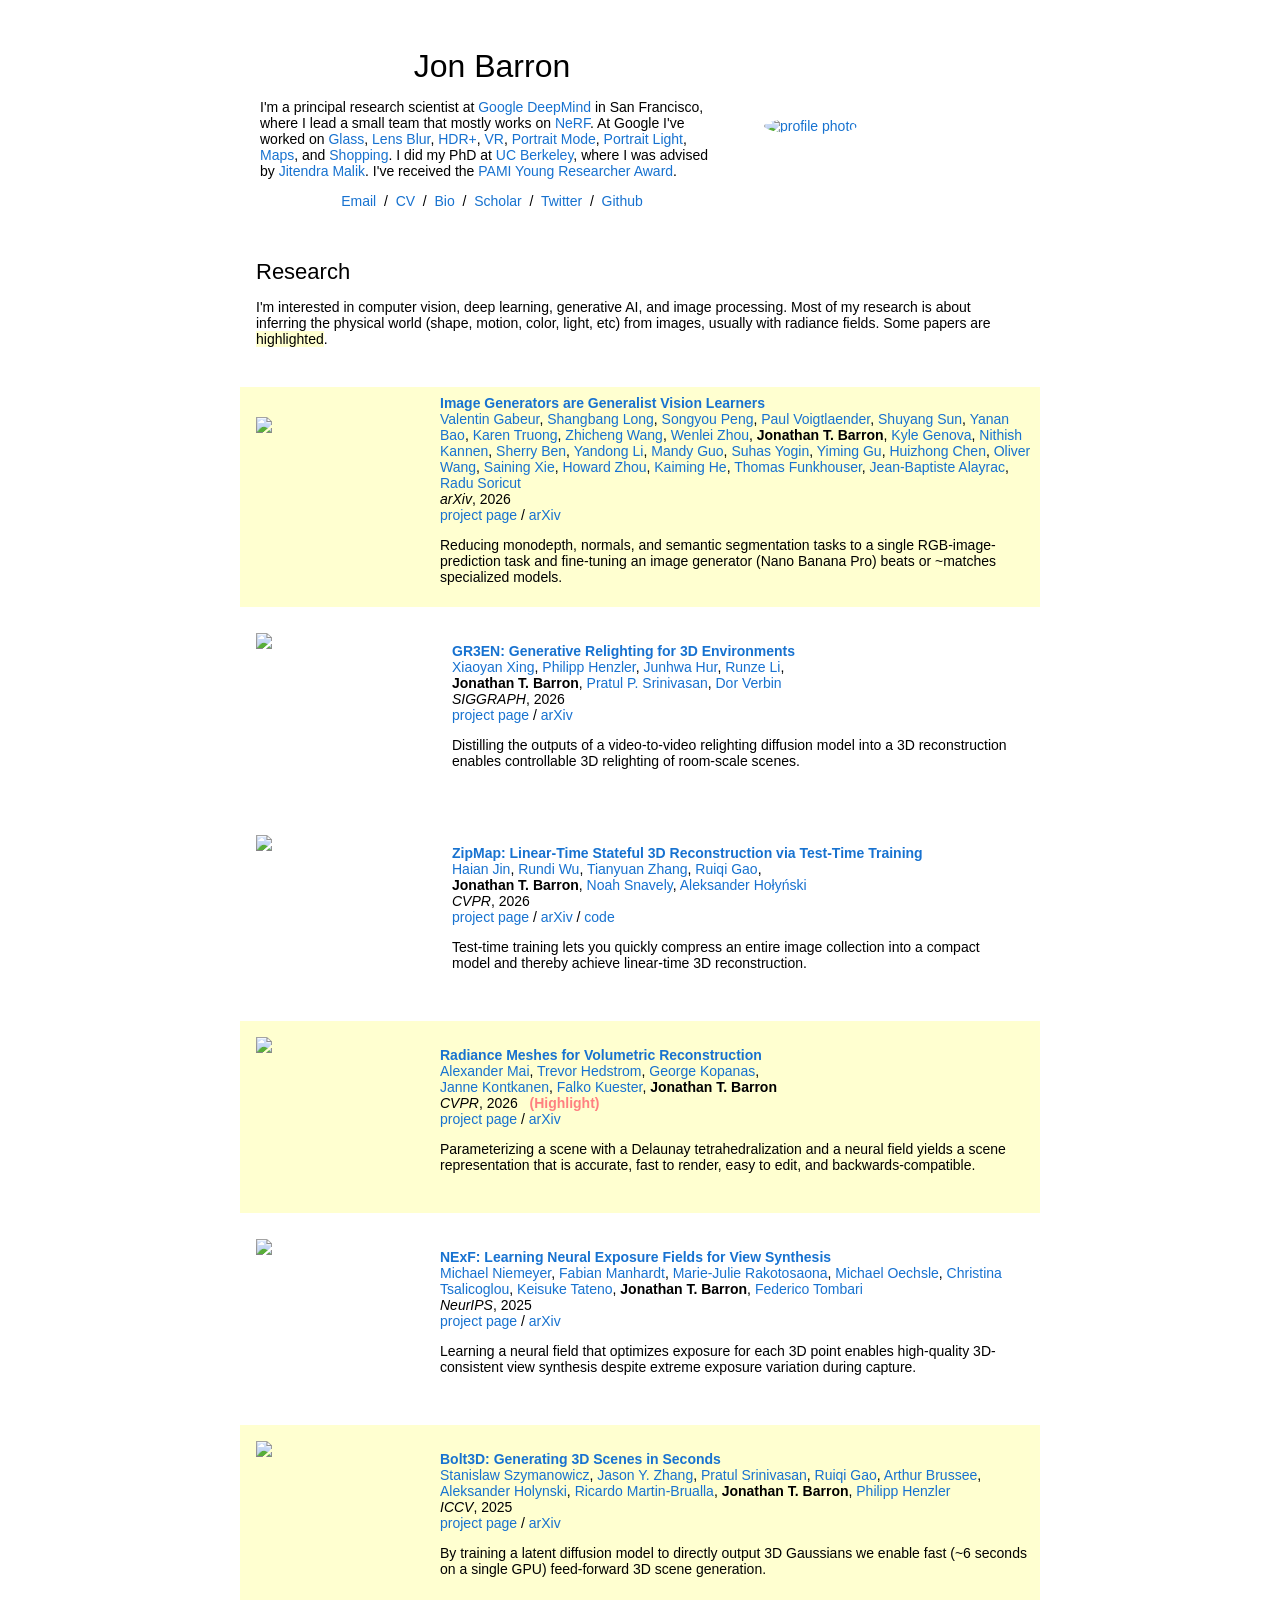
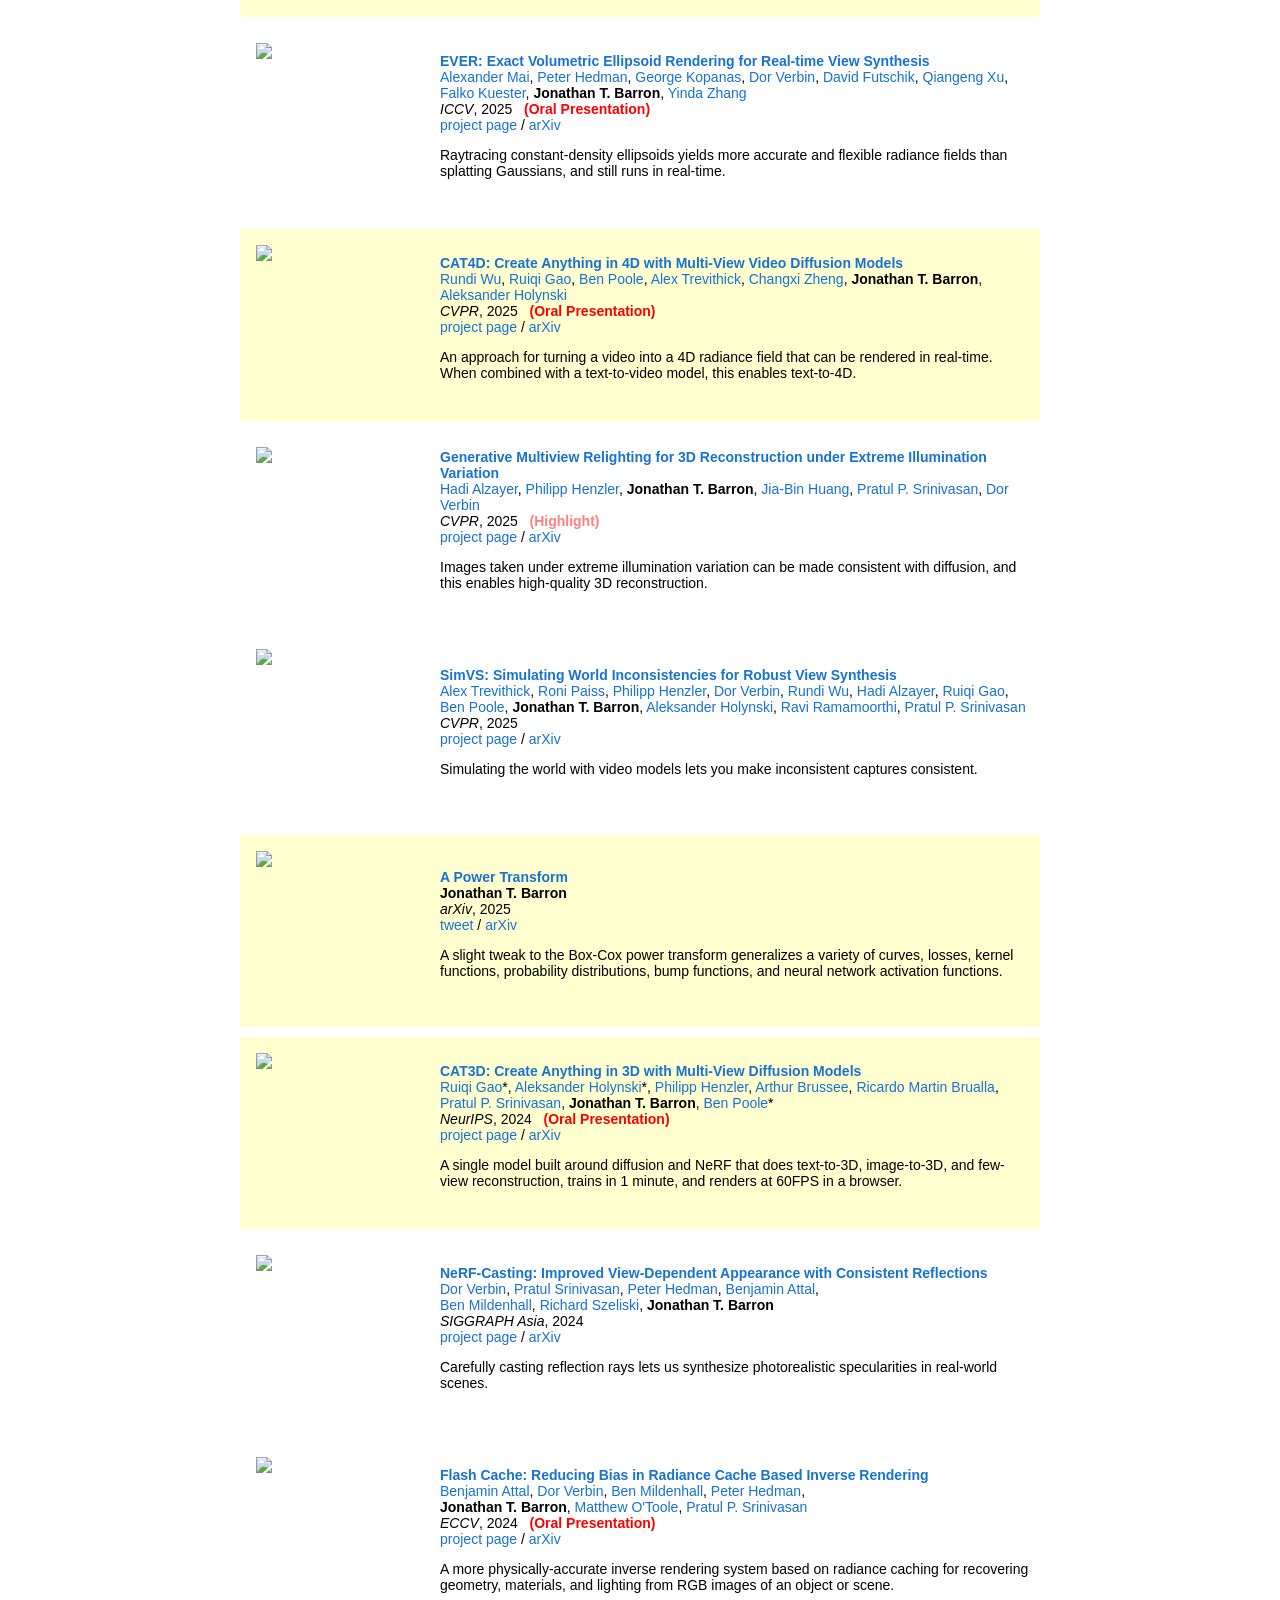
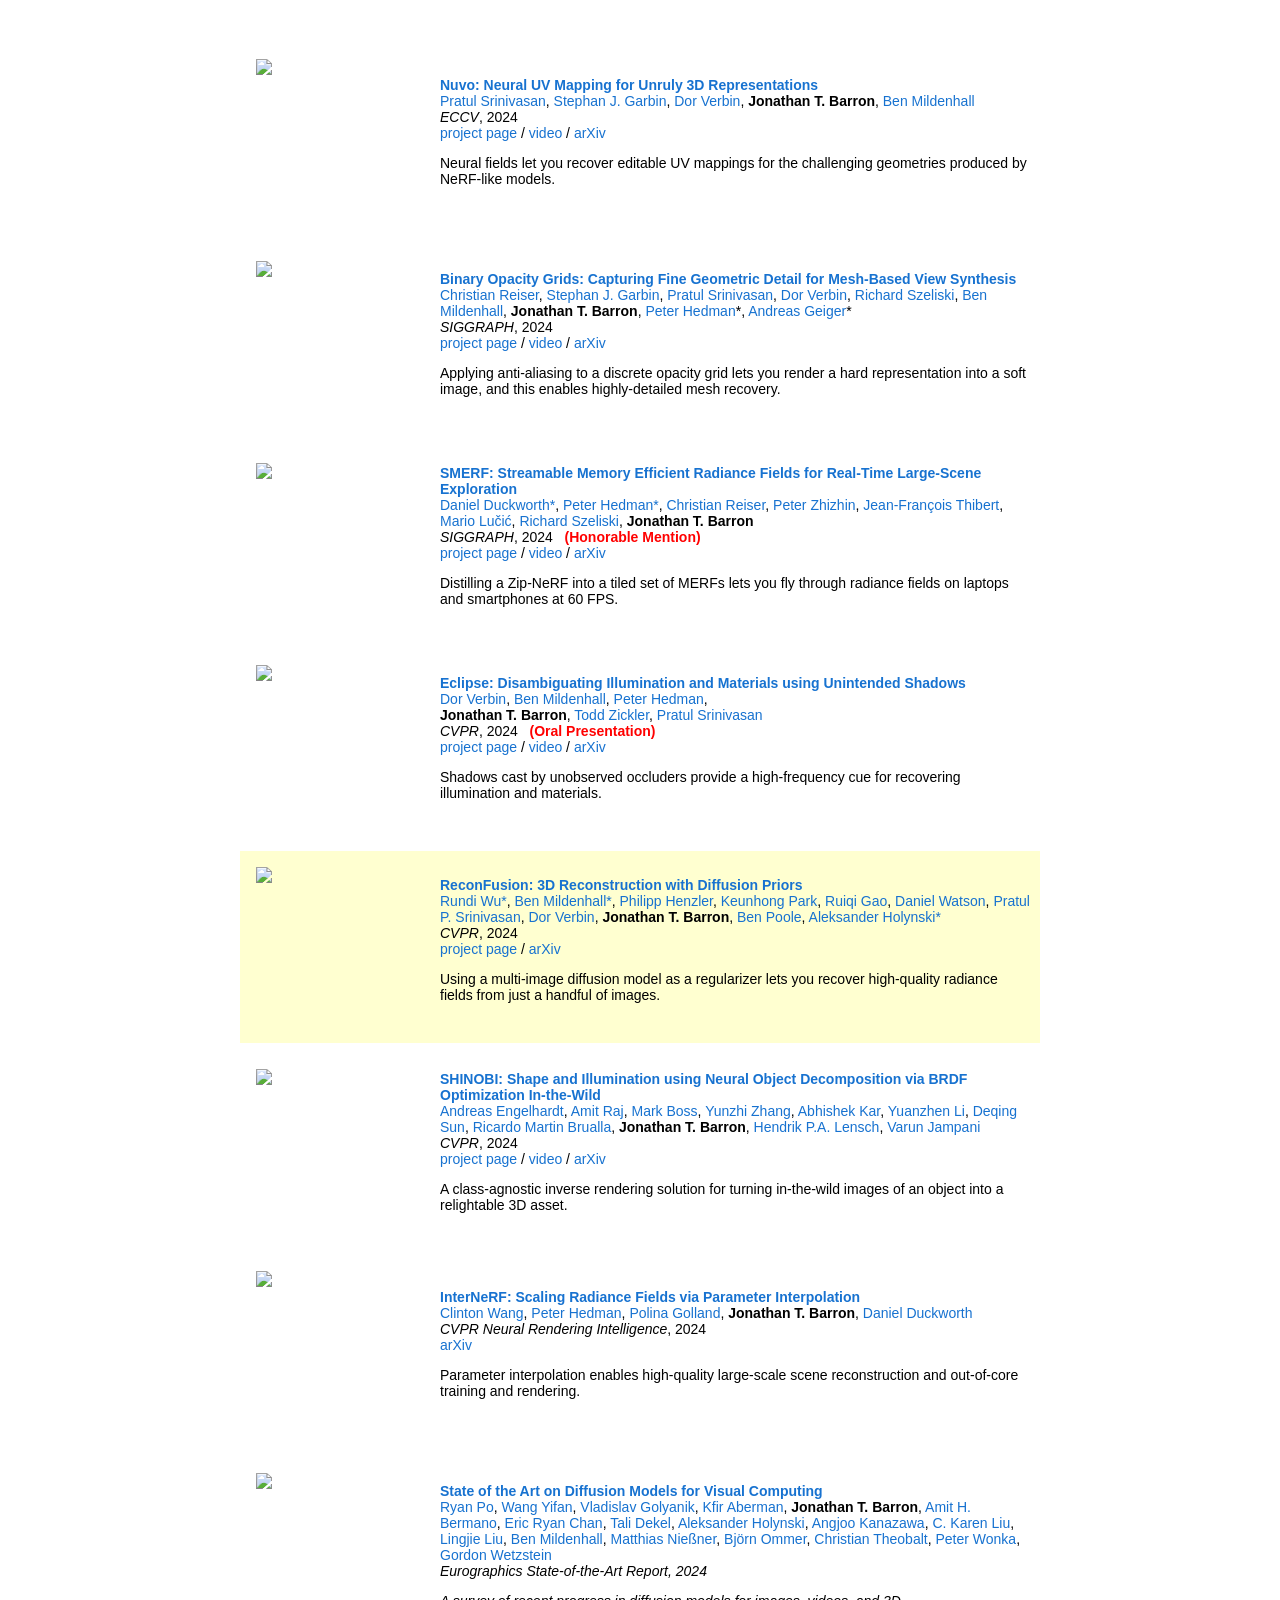
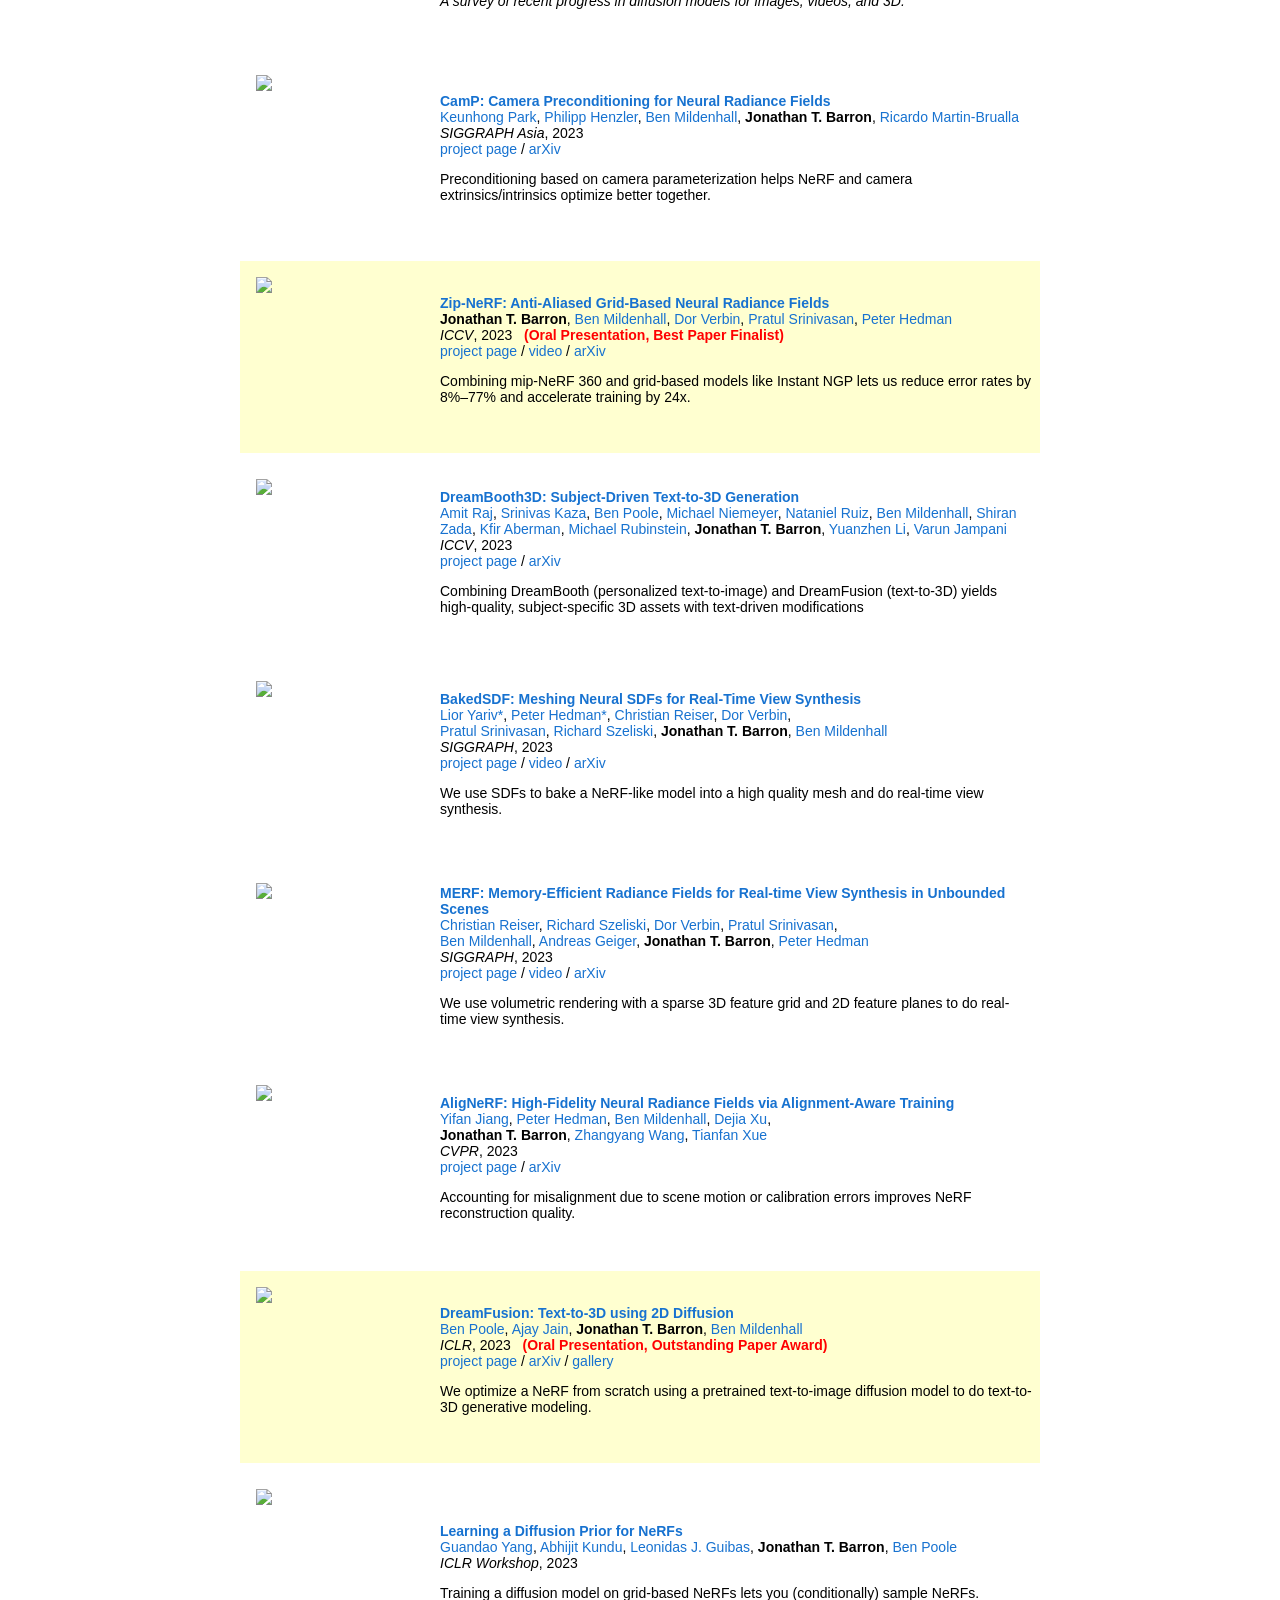
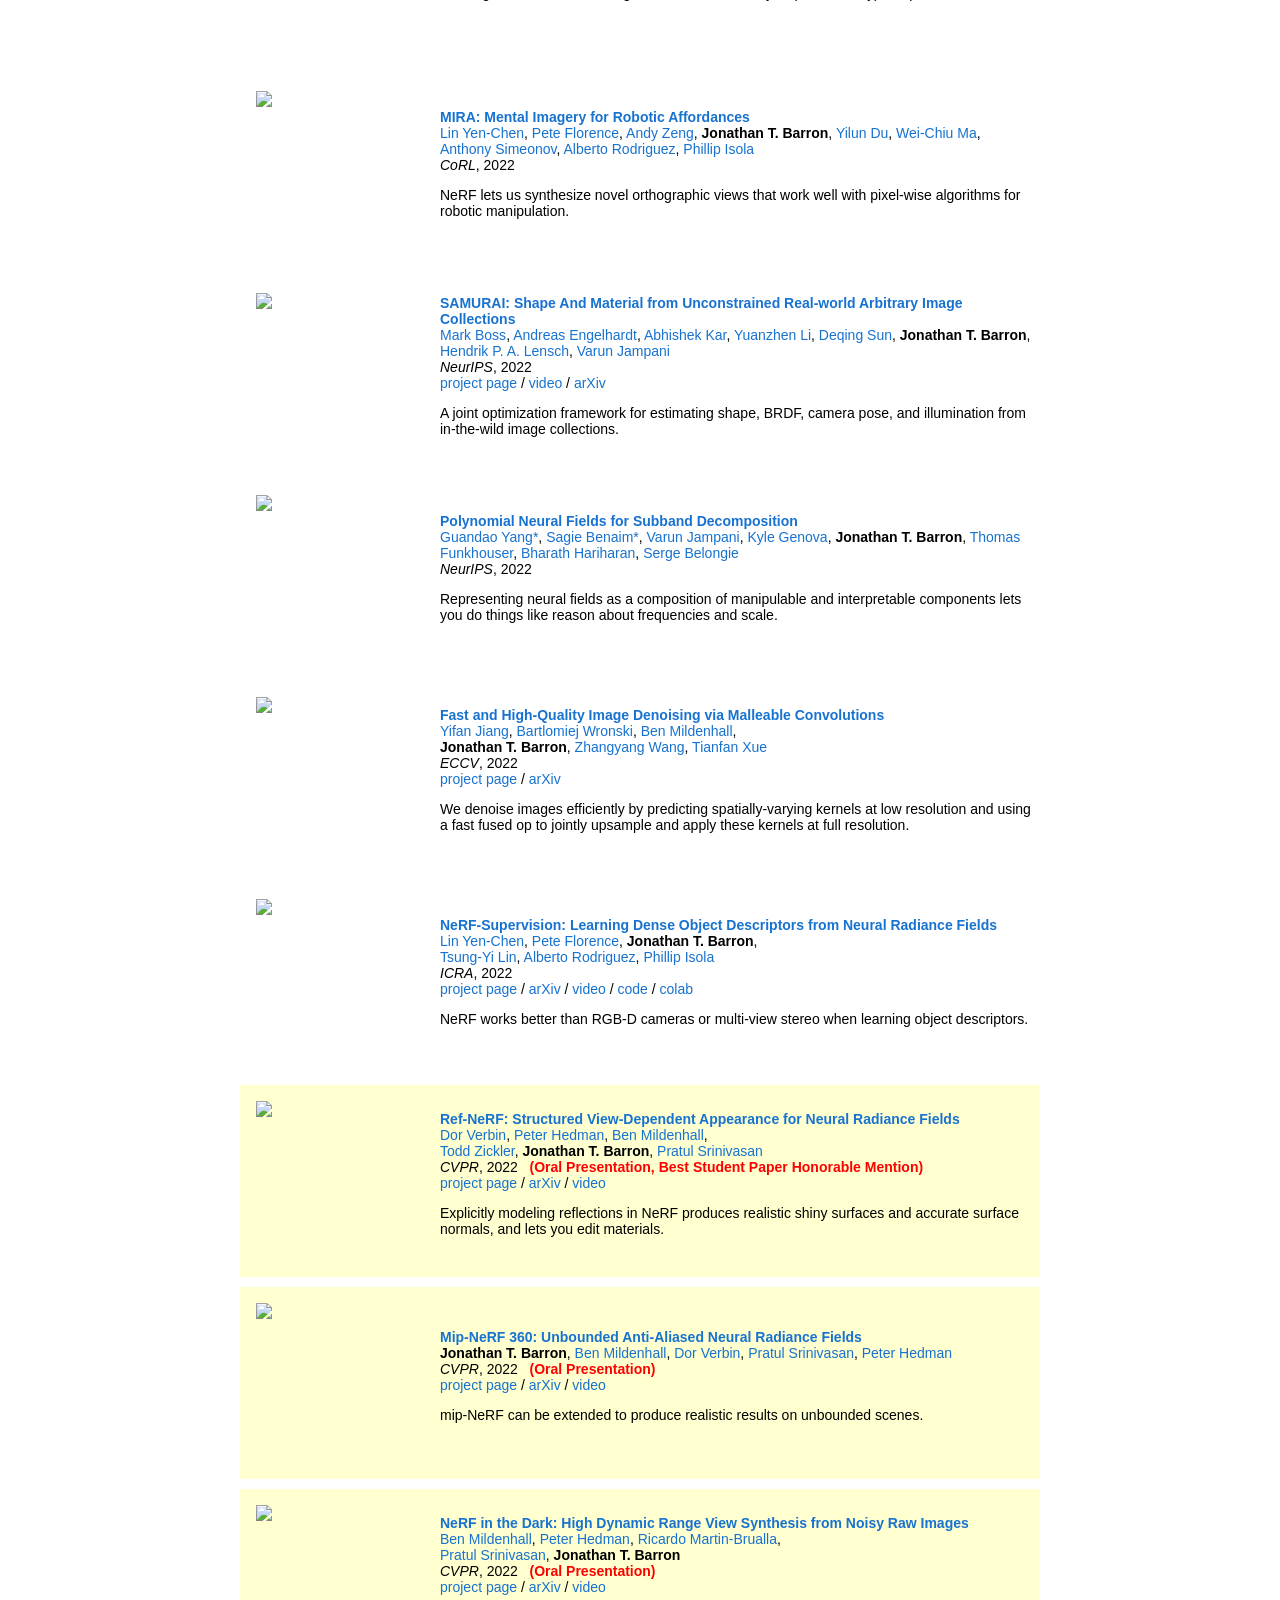
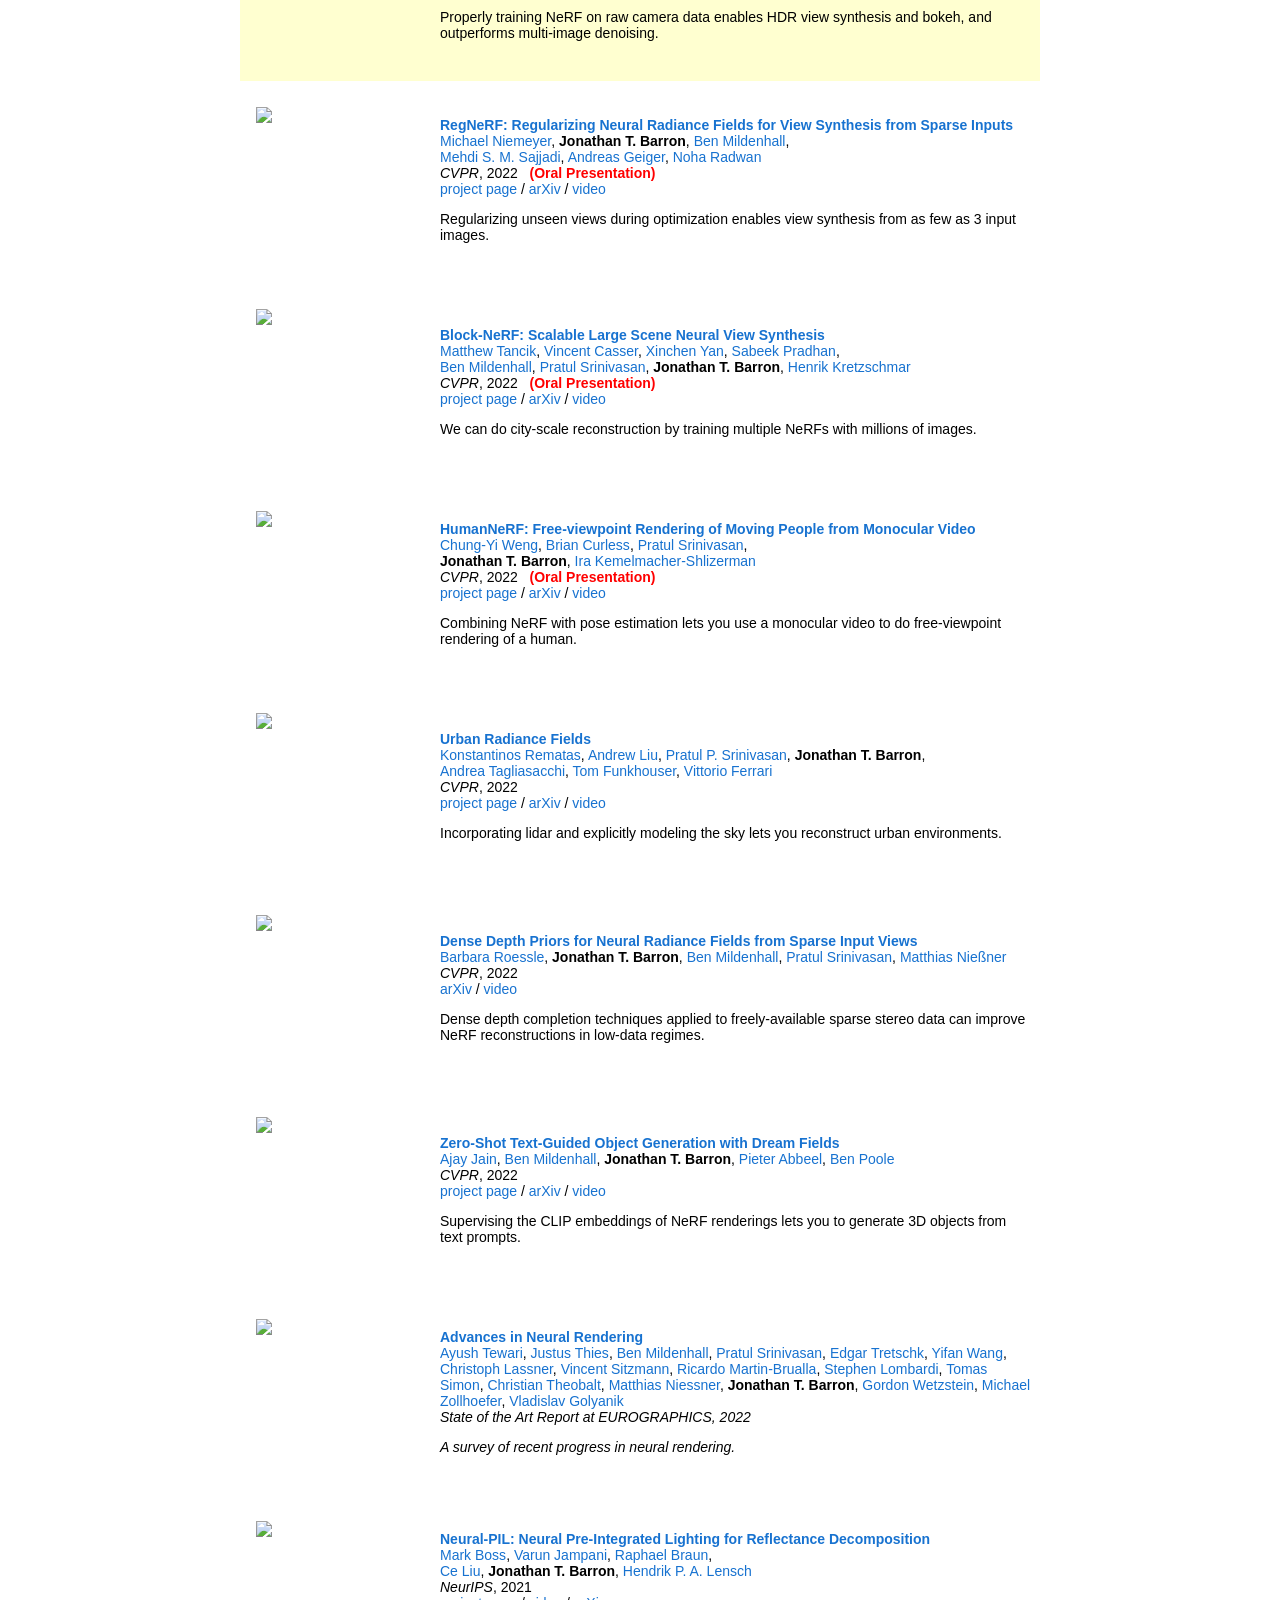
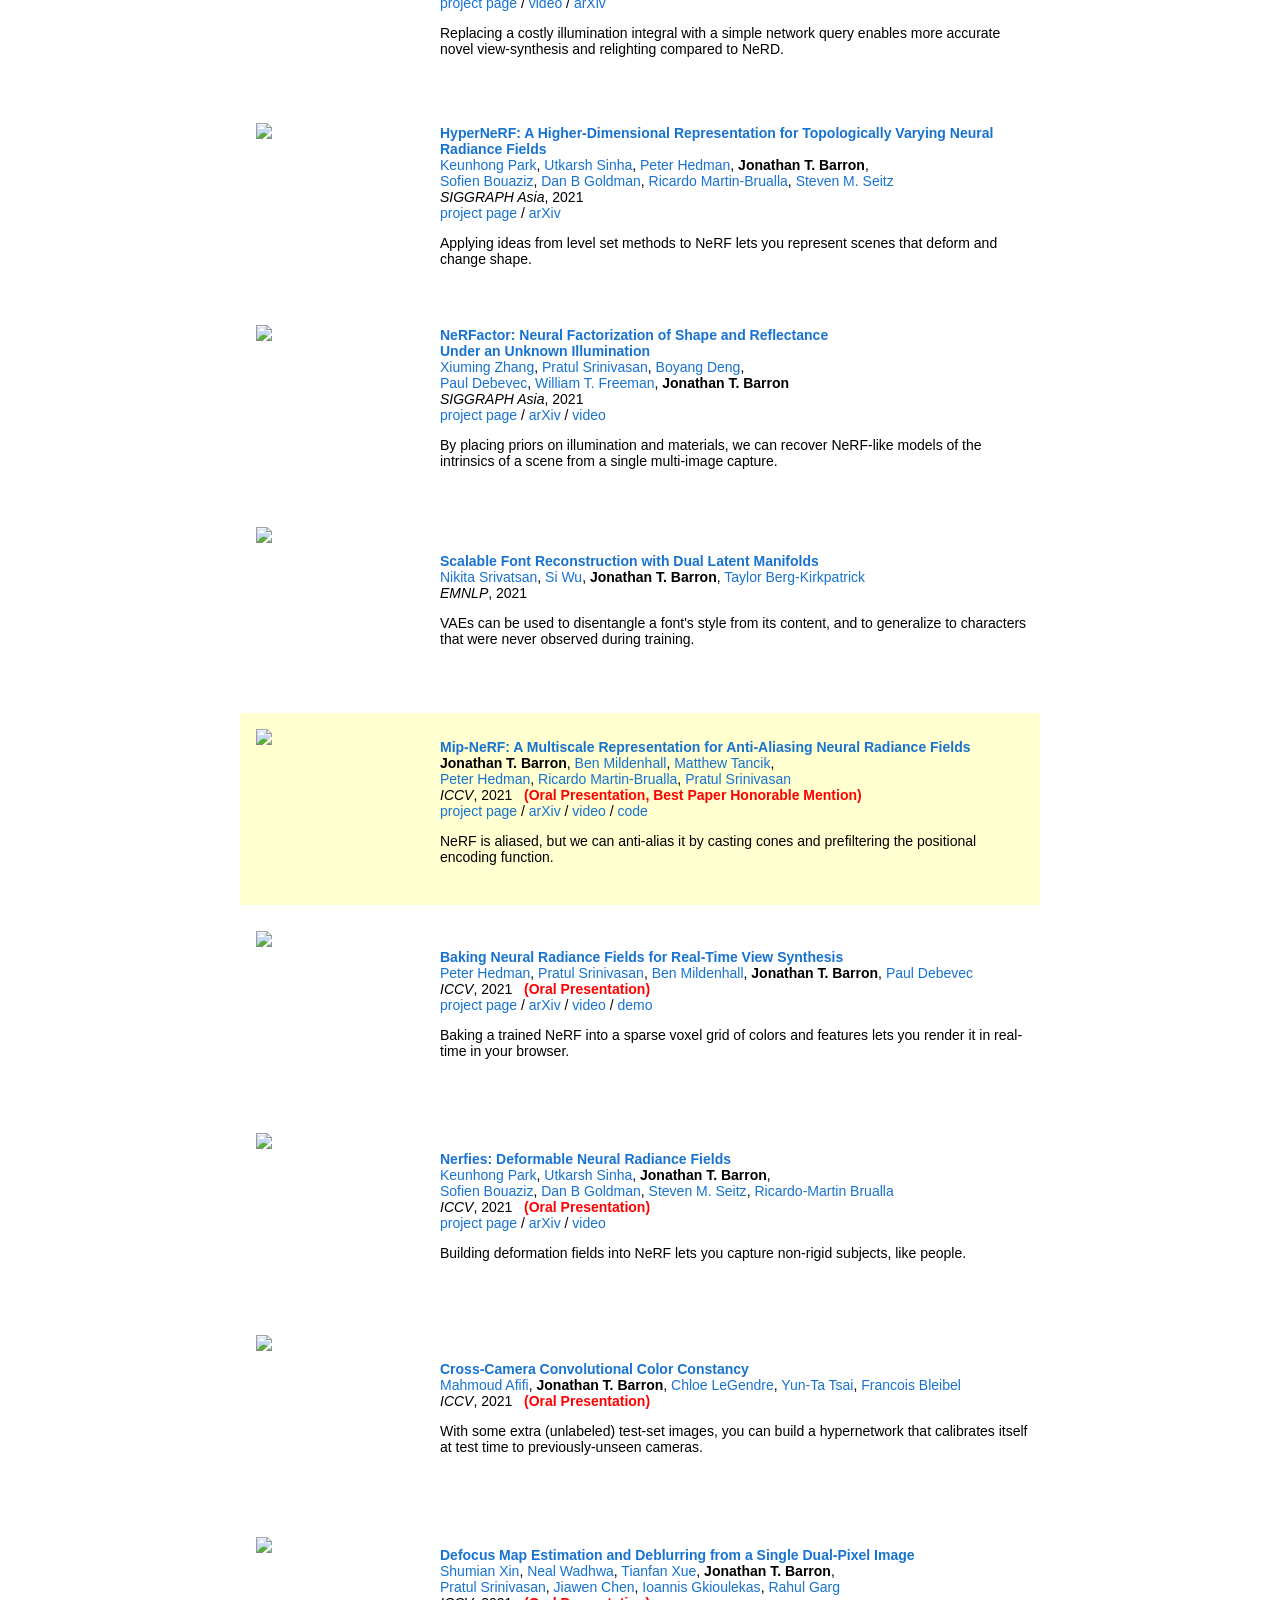
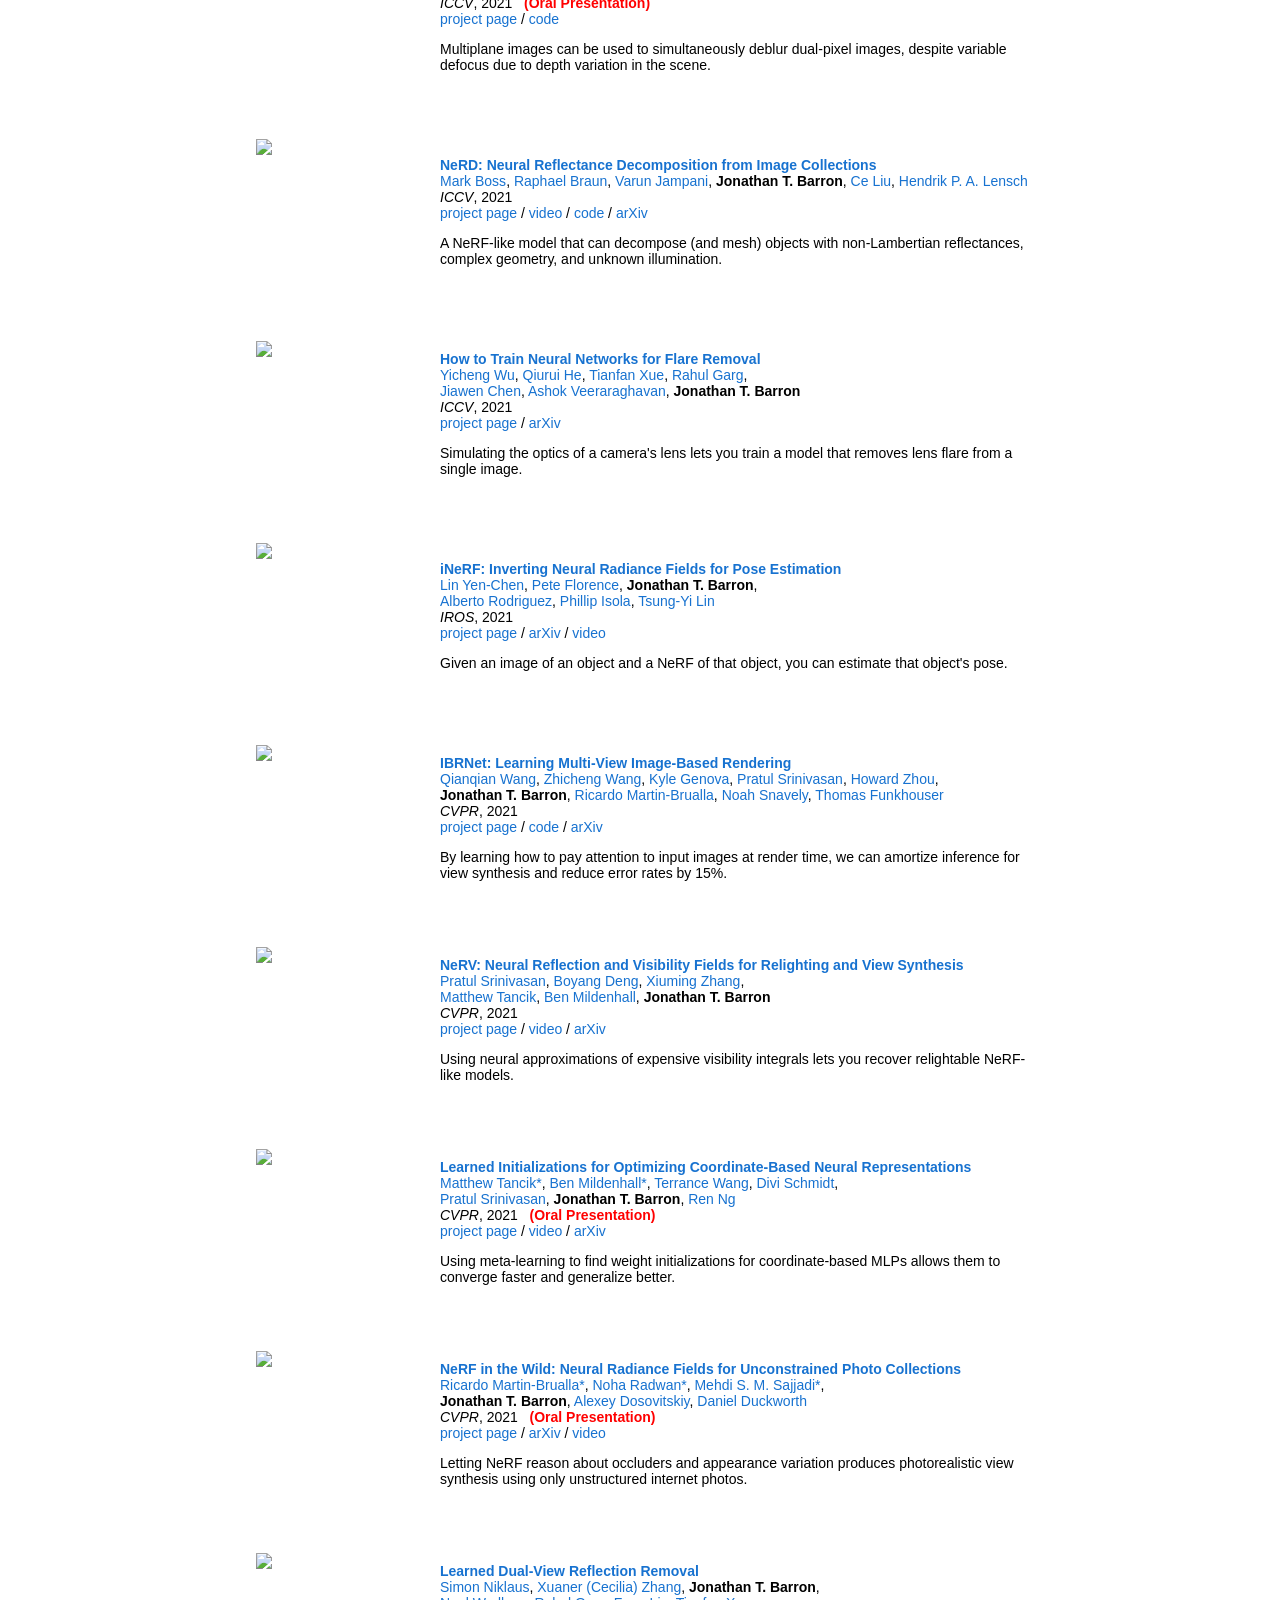
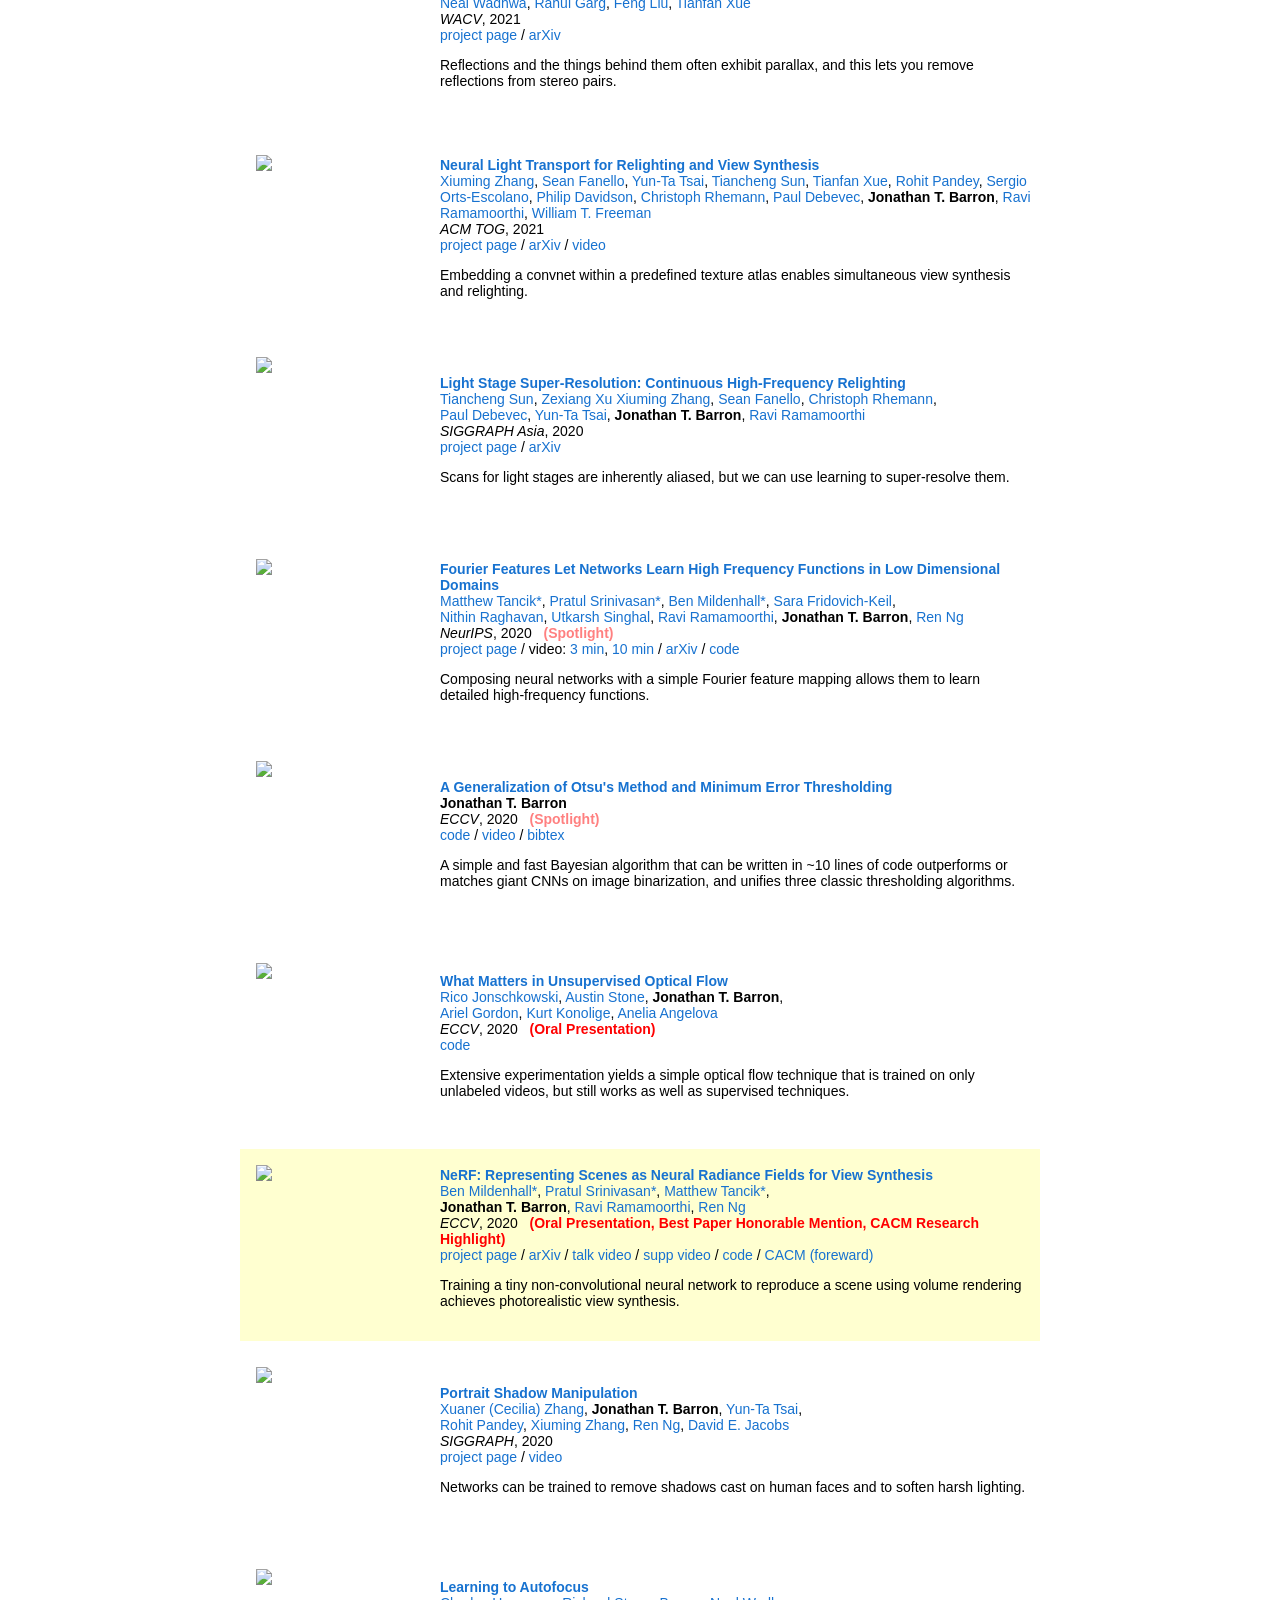
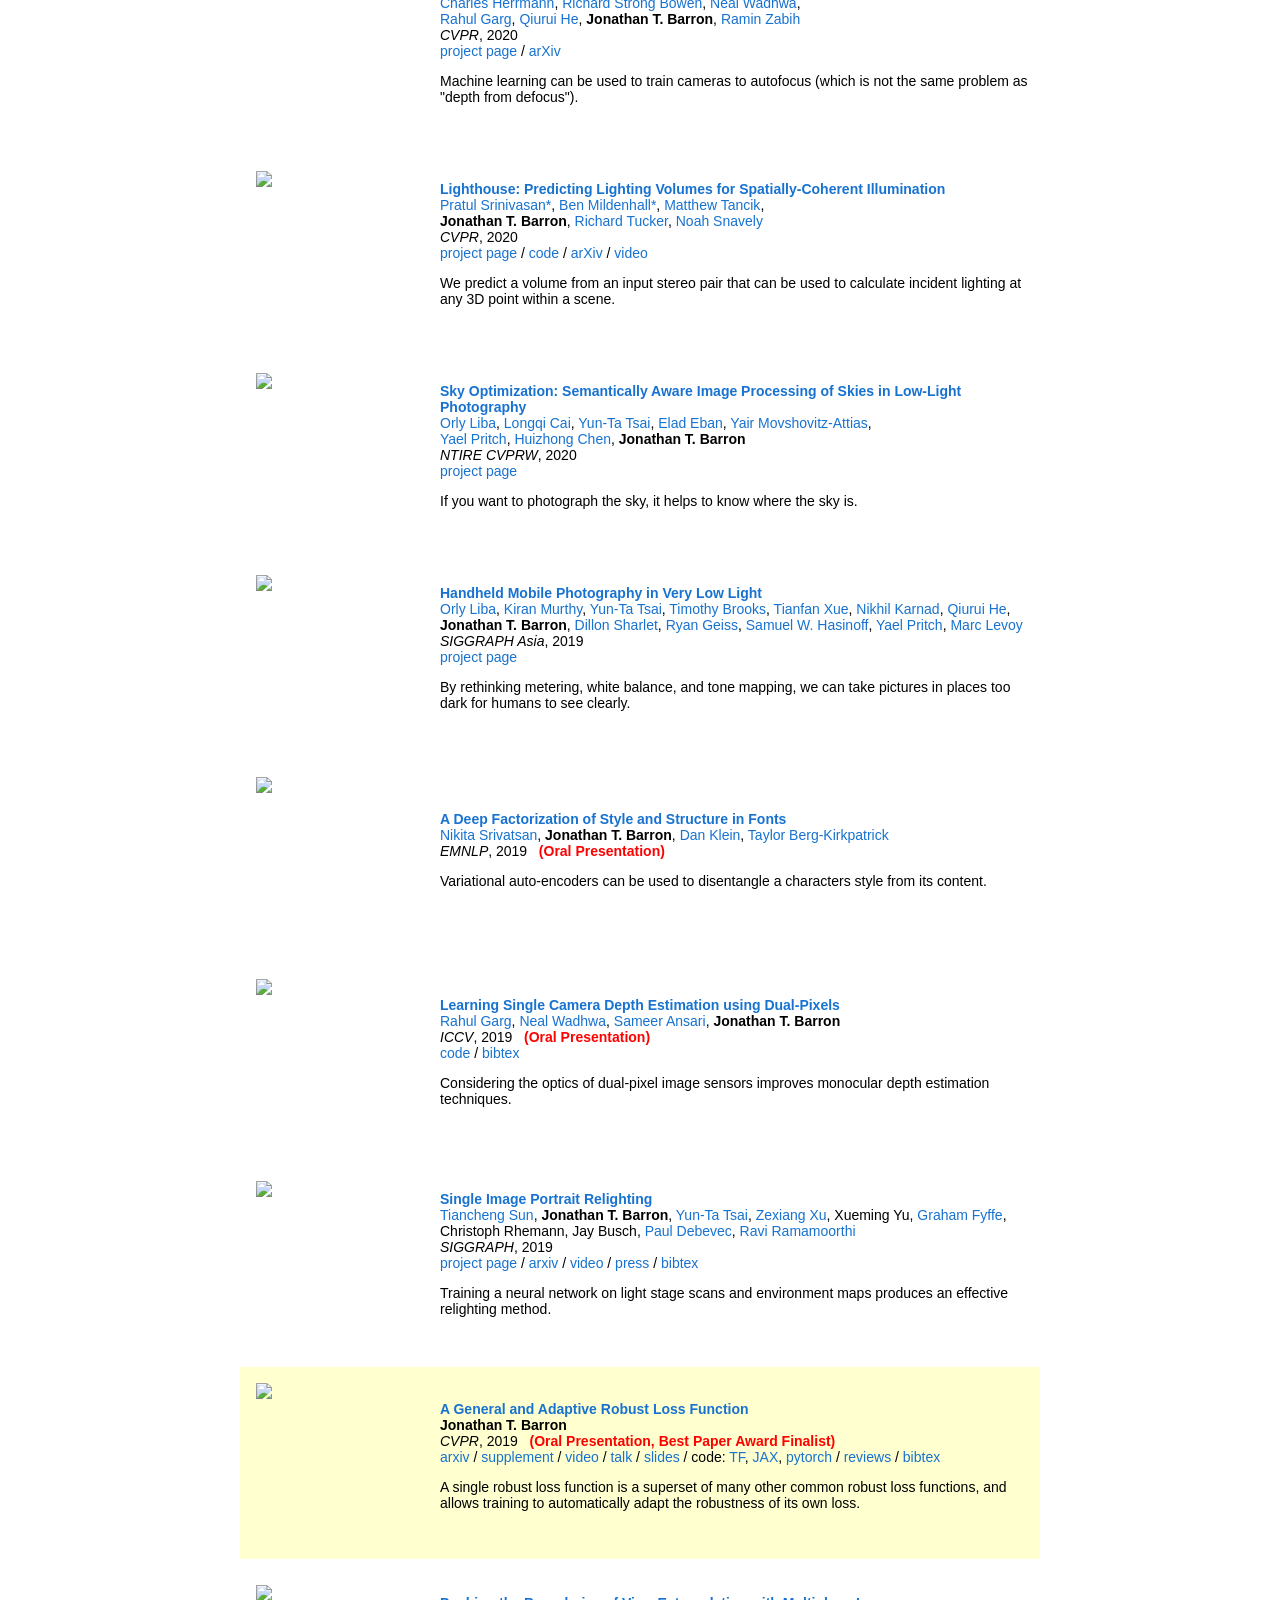
==== index.html @ f756d3bb "Initial commit, based on Jon Barron's template" ====
<!DOCTYPE HTML>
<html lang="en">
  <head>
    <meta http-equiv="Content-Type" content="text/html; charset=UTF-8">

    <title>Jon Barron</title>

    <meta name="author" content="Jon Barron">
    <meta name="viewport" content="width=device-width, initial-scale=1">
    <link rel="shortcut icon" href="images/favicon/favicon.ico" type="image/x-icon">
    <link rel="stylesheet" type="text/css" href="stylesheet.css">
    
  </head>

  <body>
    <table style="width:100%;max-width:800px;border:0px;border-spacing:0px;border-collapse:separate;margin-right:auto;margin-left:auto;"><tbody>
      <tr style="padding:0px">
        <td style="padding:0px">
          <table style="width:100%;border:0px;border-spacing:0px;border-collapse:separate;margin-right:auto;margin-left:auto;"><tbody>
            <tr style="padding:0px">
              <td style="padding:2.5%;width:63%;vertical-align:middle">
                <p class="name" style="text-align: center;">
                  Jon Barron
                </p>
                <p>
		I'm a principal research scientist at <a href="https://deepmind.google/">Google DeepMind</a> in San Francisco, where I lead a small team that mostly works on <a href="https://www.matthewtancik.com/nerf">NeRF</a>.
		At Google I've worked on <a href="https://www.google.com/glass/start/">Glass</a>,  <a href="https://ai.googleblog.com/2014/04/lens-blur-in-new-google-camera-app.html">Lens Blur</a>, <a href="https://ai.googleblog.com/2014/10/hdr-low-light-and-high-dynamic-range.html">HDR+</a>, <a href="https://blog.google/products/google-ar-vr/introducing-next-generation-jump/">VR</a>, <a href="https://ai.googleblog.com/2017/10/portrait-mode-on-pixel-2-and-pixel-2-xl.html">Portrait Mode</a>, <a href="https://ai.googleblog.com/2020/12/portrait-light-enhancing-portrait.html">Portrait Light</a>, <a href="https://blog.google/products/maps/three-maps-updates-io-2022/">Maps</a>, and <a href="https://research.google/blog/bringing-3d-shoppable-products-online-with-generative-ai/">Shopping</a>.
		I did my PhD at <a href="http://www.eecs.berkeley.edu/">UC Berkeley</a>, where I was advised by <a href="http://www.cs.berkeley.edu/~malik/">Jitendra Malik</a>.
		I've received the <a href="https://www.thecvf.com/?page_id=413#YRA">PAMI Young Researcher Award</a>.
                </p>
                <p style="text-align:center">
                  <a href="mailto:jonbarron@gmail.com">Email</a> &nbsp;/&nbsp;
                  <a href="data/JonBarron-CV.pdf">CV</a> &nbsp;/&nbsp;
                  <a href="data/JonBarron-bio.txt">Bio</a> &nbsp;/&nbsp;
                  <a href="https://scholar.google.com/citations?hl=en&user=jktWnL8AAAAJ">Scholar</a> &nbsp;/&nbsp;
                  <a href="https://twitter.com/jon_barron">Twitter</a> &nbsp;/&nbsp;
                  <a href="https://github.com/jonbarron/">Github</a>
                </p>
              </td>
              <td style="padding:2.5%;width:37%;max-width:37%">
                <a href="images/JonBarron.jpg"><img style="width:100%;max-width:100%;object-fit: cover; border-radius: 50%;" alt="profile photo" src="images/JonBarron.jpg" class="hoverZoomLink"></a>
              </td>
            </tr>
          </tbody></table>
          <table style="width:100%;border:0px;border-spacing:0px;border-collapse:separate;margin-right:auto;margin-left:auto;"><tbody>
              <tr>
              <td style="padding:16px;width:100%;vertical-align:middle">
                <h2>Research</h2>
                <p>
                  I'm interested in computer vision, deep learning, generative AI, and image processing. Most of my research is about inferring the physical world (shape, motion, color, light, etc) from images, usually with radiance fields. Some papers are <span class="highlight">highlighted</span>.
                </p>
              </td>
            </tr>
          </tbody></table>
          <table style="width:100%;border:0px;border-spacing:0px 10px;border-collapse:separate;margin-right:auto;margin-left:auto;"><tbody>


<tr onmouseout="vbanana_stop()" onmouseover="vbanana_start()" bgcolor="#ffffd0">
  <td style="padding:16px;width:20%;vertical-align:middle">
    <div class="one">
      <div class="two" id='vbanana_image'>
        <img src='images/vbanana_after.jpg' width=100%>
      </div>
      <img src='images/vbanana_before.jpg' width=100%>
    </div>
    <script type="text/javascript">
      function vbanana_start() {
        document.getElementById('vbanana_image').style.opacity = "1";
      }

      function vbanana_stop() {
        document.getElementById('vbanana_image').style.opacity = "0";
      }
      vbanana_stop()
    </script>
  </td>
  <td style="padding:8px;width:80%;vertical-align:middle">
    <a href="https://vision-banana.github.io/">
      <span class="papertitle">Image Generators are Generalist Vision Learners</span>
    </a>
    <br>
    <a href="https://gabeur.github.io/">Valentin Gabeur</a>,
    <a href="https://scholar.google.com/scholar?q=Shangbang+Long">Shangbang Long</a>,
    <a href="https://pengsongyou.github.io/">Songyou Peng</a>,
    <a href="https://scholar.google.com/scholar?q=Paul+Voigtlaender">Paul Voigtlaender</a>,
    <a href="https://kevinshuyangsun.github.io/">Shuyang Sun</a>,
    <a href="https://scholar.google.com/scholar?q=Yanan+Bao">Yanan Bao</a>,
    <a href="https://scholar.google.com/scholar?q=Karen+Truong">Karen Truong</a>,
    <a href="https://scholar.google.com/scholar?q=Zhicheng+Wang">Zhicheng Wang</a>,
    <a href="https://scholar.google.com/scholar?q=Wenlei+Zhou">Wenlei Zhou</a>,
    <strong>Jonathan T. Barron</strong>,
    <a href="https://kylegenova.com/">Kyle Genova</a>,
    <a href="https://scholar.google.com/scholar?q=Nithish+Kannen">Nithish Kannen</a>,
    <a href="https://scholar.google.com/scholar?q=Sherry+Ben">Sherry Ben</a>,
    <a href="https://scholar.google.com/scholar?q=Yandong+Li">Yandong Li</a>,
    <a href="https://scholar.google.com/scholar?q=Mandy+Guo">Mandy Guo</a>,
    <a href="https://scholar.google.com/scholar?q=Suhas+Yogin">Suhas Yogin</a>,
    <a href="https://scholar.google.com/scholar?q=Yiming+Gu">Yiming Gu</a>,
    <a href="https://scholar.google.com/scholar?q=Huizhong+Chen">Huizhong Chen</a>,
    <a href="https://www.oliverwang.info/">Oliver Wang</a>,
    <a href="https://sainingxie.com/">Saining Xie</a>,
    <a href="https://scholar.google.com/scholar?q=Howard+Zhou">Howard Zhou</a>,
    <a href="https://kaiminghe.github.io/">Kaiming He</a>,
    <a href="https://www.cs.princeton.edu/~funk/">Thomas Funkhouser</a>,
    <a href="https://www.jbalayrac.com/">Jean-Baptiste Alayrac</a>,
    <a href="https://research.google/people/radu-soricut/">Radu Soricut</a>
    <br>
    <em>arXiv</em>, 2026
    <br>
    <a href="https://vision-banana.github.io/">project page</a>
    /
    <a href="https://arxiv.org/abs/2604.20329">arXiv</a>
    <p></p>
    <p>
    Reducing monodepth, normals, and semantic segmentation tasks to a single RGB-image-prediction task and fine-tuning an image generator (Nano Banana Pro) beats or ~matches specialized models.
    </p>
  </td>
</tr>


<tr onmouseout="gr3en_stop()" onmouseover="gr3en_start()">
  <td style="padding:16px;width:20%;vertical-align:middle">
    <div class="one">
      <div class="two" id='gr3en_image'><video  width=100% height=100% muted autoplay loop>
      <source src="images/gr3en.mp4" type="video/mp4">
      Your browser does not support the video tag.
      </video></div>
      <img src='images/gr3en.jpg' width="160">
    </div>
    <script type="text/javascript">
      function gr3en_start() {
        document.getElementById('gr3en_image').style.opacity = "1";
      }

      function gr3en_stop() {
        document.getElementById('gr3en_image').style.opacity = "0";
      }
      gr3en_stop()
    </script>
  </td>
  <td style="padding:20px;width:75%;vertical-align:middle">
    <a href="https://gr3en-relight.github.io/">
      <span class="papertitle">GR3EN: Generative Relighting for 3D Environments</span>
    </a>
    <br>
    <a href="https://xyxingx.github.io/">Xiaoyan Xing</a>,
    <a href="https://henzler.github.io/">Philipp Henzler</a>,
    <a href="https://hurjunhwa.github.io/">Junhwa Hur</a>,
    <a href="https://bragilee.github.io/">Runze Li</a>, <br>
    <strong>Jonathan T. Barron</strong>,
    <a href="https://pratulsrinivasan.github.io/">Pratul P. Srinivasan</a>,
    <a href="https://dorverbin.github.io/">Dor Verbin</a>
    <br>
    <em>SIGGRAPH</em>, 2026
    <br>
    <a href="https://gr3en-relight.github.io/">project page</a> /
    <a href="https://arxiv.org/abs/2601.16272">arXiv</a>
    <p></p>
    <p>
		Distilling the outputs of a video-to-video relighting diffusion model into a 3D reconstruction enables controllable 3D relighting of room-scale scenes.
    </p>
  </td>
</tr>


<tr onmouseout="zipmap_stop()" onmouseover="zipmap_start()">
  <td style="padding:16px;width:20%;vertical-align:middle">
    <div class="one">
      <div class="two" id='zipmap_image'><video  width=100% height=100% muted autoplay loop>
      <source src="images/zipmap.mp4" type="video/mp4">
      Your browser does not support the video tag.
      </video></div>
      <img src='images/zipmap.jpg' width="160">
    </div>
    <script type="text/javascript">
      function zipmap_start() {
        document.getElementById('zipmap_image').style.opacity = "1";
      }

      function zipmap_stop() {
        document.getElementById('zipmap_image').style.opacity = "0";
      }
      zipmap_stop()
    </script>
  </td>
  <td style="padding:20px;width:75%;vertical-align:middle">
    <a href="https://haian-jin.github.io/ZipMap/">
      <span class="papertitle">ZipMap: Linear-Time Stateful 3D Reconstruction via Test-Time Training</span>
    </a>
    <br>
    <a href="https://haian-jin.github.io/">Haian Jin</a>,
    <a href="https://rundiwu.github.io/">Rundi Wu</a>,
    <a href="https://tianyuanzhang.com/">Tianyuan Zhang</a>,
    <a href="https://ruiqigao.github.io/">Ruiqi Gao</a>, <br>
    <strong>Jonathan T. Barron</strong>,
    <a href="https://www.cs.cornell.edu/~snavely/">Noah Snavely</a>,
    <a href="https://holynski.org/">Aleksander Hołyński</a>
    <br>
    <em>CVPR</em>, 2026
    <br>
    <a href="https://haian-jin.github.io/ZipMap/">project page</a> /
    <a href="https://arxiv.org/abs/2603.04385">arXiv</a> /
    <a href="https://github.com/Haian-Jin/ZipMap">code</a>
    <p></p>
    <p>
		Test-time training lets you quickly compress an entire image collection into a compact model and thereby achieve linear-time 3D reconstruction.
    </p>
  </td>
</tr>


<tr onmouseout="radmesh_stop()" onmouseover="radmesh_start()" bgcolor="#ffffd0">
  <td style="padding:16px;width:20%;vertical-align:middle">
    <div class="one">
      <div class="two" id='radmesh_image'>
        <img src='images/radmesh_after.jpg' width=100%>
      </div>
      <img src='images/radmesh_before.jpg' width=100%>
    </div>
    <script type="text/javascript">
      function radmesh_start() {
        document.getElementById('radmesh_image').style.opacity = "1";
      }

      function radmesh_stop() {
        document.getElementById('radmesh_image').style.opacity = "0";
      }
      radmesh_stop()
    </script>
  </td>
  <td style="padding:8px;width:80%;vertical-align:middle">
    <a href="https://half-potato.gitlab.io/rm/">
      <span class="papertitle">Radiance Meshes for Volumetric Reconstruction</span>
    </a>
    <br>
    <a href="https://half-potato.gitlab.io/">Alexander Mai</a>,
    <a href="https://github.com/Shmaug">Trevor Hedstrom</a>,
    <a href="https://grgkopanas.github.io/">George Kopanas</a>, <br>
	<a href="https://mediatech.aalto.fi/~janne/index.php">Janne Kontkanen</a>, 
    <a href="https://jacobsschool.ucsd.edu/faculty/profile?id=253">Falko Kuester</a>,
    <strong>Jonathan T. Barron</strong>
    <br>
    <em>CVPR</em>, 2026 &nbsp <font color=#FF8080><strong>(Highlight)</strong></font>
    <br>
    <a href="https://half-potato.gitlab.io/rm/">project page</a>
    /
    <a href="https://arxiv.org/abs/2512.04076">arXiv</a>
    <p></p>
    <p>
	Parameterizing a scene with a Delaunay tetrahedralization and a neural field yields a scene representation that is accurate, fast to render, easy to edit, and backwards-compatible.
    </p>
  </td>
</tr>

<tr onmouseout="nexf_stop()" onmouseover="nexf_start()">
      <td style="padding:16px;width:20%;vertical-align:middle">
        <div class="one">
          <div class="two" id='nexf_image'>
					  <img src='images/nexf_after.jpg' width=100%>
					</div>
          <img src='images/nexf_before.jpg' width=100%>
        </div>
        <script type="text/javascript">
          function nexf_start() {
            document.getElementById('nexf_image').style.opacity = "1";
          }

          function nexf_stop() {
            document.getElementById('nexf_image').style.opacity = "0";
          }
          nexf_stop()
        </script>
      </td>
      <td style="padding:8px;width:80%;vertical-align:middle">
        <a href="https://m-niemeyer.github.io/nexf/">
          <span class="papertitle">NExF: Learning Neural Exposure Fields for View Synthesis</span>
        </a>
        <br>
        <a href="https://m-niemeyer.github.io/">Michael Niemeyer</a>,
        <a href="https://campar.in.tum.de/Main/FabianManhardt">Fabian Manhardt</a>,
        <a href="http://www.lix.polytechnique.fr/Labo/Marie-Julie.RAKOTOSAONA/">Marie-Julie Rakotosaona</a>,
        <a href="https://moechsle.github.io">Michael Oechsle</a>,
        <a href="https://ait.ethz.ch/people/ctsalico">Christina Tsalicoglou</a>,
        <a href="https://scholar.google.com/citations?user=ml3laqEAAAAJ&hl=ja">Keisuke Tateno</a>,
        <strong>Jonathan T. Barron</strong>,
        <a href="https://federicotombari.github.io/">Federico Tombari</a>
        <br>
        <em>NeurIPS</em>, 2025
        <br>
        <a href="https://m-niemeyer.github.io/nexf/">project page</a>
        /
        <a href="https://arxiv.org/abs/2510.08279">arXiv</a>
        <p></p>
        <p>
		Learning a neural field that optimizes exposure for each 3D point enables high-quality 3D-consistent view synthesis despite extreme exposure variation during capture.
        </p>
      </td>
    </tr>
	
    <tr onmouseout="bolt3d_stop()" onmouseover="bolt3d_start()"  bgcolor="#ffffd0">
      <td style="padding:16px;width:20%;vertical-align:middle">
        <div class="one">
          <div class="two" id='bolt3d_image'><video  width=100% height=100% muted autoplay loop>
          <source src="images/bolt3d.mp4" type="video/mp4">
          Your browser does not support the video tag.

          </video></div>
          <img src='images/bolt3d.jpg' width="160">
        </div>
        <script type="text/javascript">
          function bolt3d_start() {
            document.getElementById('bolt3d_image').style.opacity = "1";
          }

          function bolt3d_stop() {
            document.getElementById('bolt3d_image').style.opacity = "0";
          }
          bolt3d_stop()
        </script>
      </td>
      <td style="padding:8px;width:80%;vertical-align:middle">
        <a href="https://szymanowiczs.github.io/bolt3d">
          <span class="papertitle">Bolt3D: Generating 3D Scenes in Seconds</span>
        </a>
        <br>
        <a href="https://szymanowiczs.github.io/">Stanislaw Szymanowicz</a>,
        <a href="https://jasonyzhang.com">Jason Y. Zhang</a>,
        <a href="https://pratulsrinivasan.github.io">Pratul Srinivasan</a>,
        <a href="https://ruiqigao.github.io">Ruiqi Gao</a>,
        <a href="https://github.com/ArthurBrussee">Arthur Brussee</a>,
        <a href="https://holynski.org">Aleksander Holynski</a>,
        <a href="https://ricardomartinbrualla.com">Ricardo Martin-Brualla</a>,
		<strong>Jonathan T. Barron</strong>,
        <a href="https://henzler.github.io">Philipp Henzler</a>
        <br>
        <em>ICCV</em>, 2025
        <br>
        <a href="https://szymanowiczs.github.io/bolt3d">project page</a>
        /
        <a href="https://szymanowiczs.github.io/bolt3d">arXiv</a>
        <p></p>
        <p>
		By training a latent diffusion model to directly output 3D Gaussians we enable fast (~6 seconds on a single GPU) feed-forward 3D scene generation.
        </p>
      </td>
    </tr>

    <tr onmouseout="ever_stop()" onmouseover="ever_start()">
      <td style="padding:16px;width:20%;vertical-align:middle">
        <div class="one">
          <div class="two" id='ever_image'>
					  <img src='images/ever_after.png' width=100%>
					</div>
          <img src='images/ever_before.png' width=100%>
        </div>
        <script type="text/javascript">
          function ever_start() {
            document.getElementById('ever_image').style.opacity = "1";
          }

          function ever_stop() {
            document.getElementById('ever_image').style.opacity = "0";
          }
          ever_stop()
        </script>
      </td>
      <td style="padding:8px;width:80%;vertical-align:middle">
        <a href="https://half-potato.gitlab.io/posts/ever/">
			<span class="papertitle">EVER: Exact Volumetric Ellipsoid Rendering for Real-time View Synthesis
</span>
        </a>
        <br>
				<a href="https://half-potato.gitlab.io/">Alexander Mai</a>, 
				<a href="https://phogzone.com/">Peter Hedman</a>,
				<a href="https://grgkopanas.github.io/">George Kopanas</a>,
        <a href="https://dorverbin.github.io/">Dor Verbin</a>,
        <a href="https://scholar.google.com/citations?user=ozNFrecAAAAJ&hl=en">David Futschik</a>,
        <a href="https://xharlie.github.io/">Qiangeng Xu</a>,
        <a href="https://jacobsschool.ucsd.edu/faculty/profile?id=253">Falko Kuester</a>,
				<strong>Jonathan T. Barron</strong>,
        <a href="https://www.zhangyinda.com/">Yinda Zhang</a>
				<br>
        <em>ICCV</em>, 2025 &nbsp <font color="red"><strong>(Oral Presentation)</strong></font>
        <br>
        <a href="https://half-potato.gitlab.io/posts/ever/">project page</a>
        /
        <a href="https://arxiv.org/abs/2410.01804">arXiv</a>
        <p></p>
        <p>
				Raytracing constant-density ellipsoids yields more accurate and flexible radiance fields than splatting Gaussians, and still runs in real-time.
        </p>
      </td>
    </tr>


    <tr onmouseout="cat4d_stop()" onmouseover="cat4d_start()" bgcolor="#ffffd0">
      <td style="padding:16px;width:20%;vertical-align:middle">
        <div class="one">
          <div class="two" id='cat4d_image'><video  width=100% height=100% muted autoplay loop>
          <source src="images/cat4d.mp4" type="video/mp4">
          Your browser does not support the video tag.
          </video></div>
          <img src='images/cat4d.jpg' width="160">
        </div>
        <script type="text/javascript">
          function cat4d_start() {
            document.getElementById('cat4d_image').style.opacity = "1";
          }

          function cat4d_stop() {
            document.getElementById('cat4d_image').style.opacity = "0";
          }
          cat4d_stop()
        </script>
      </td>
      <td style="padding:8px;width:80%;vertical-align:middle">
        <a href="https://cat-4d.github.io/">
			<span class="papertitle">CAT4D: Create Anything in 4D with Multi-View Video Diffusion Models
</span>
        </a>
        <br>
				<a href="https://www.cs.columbia.edu/~rundi/">Rundi Wu</a>,
				<a href="https://ruiqigao.github.io/">Ruiqi Gao</a>,
				<a href="https://poolio.github.io/">Ben Poole</a>,
				<a href="https://alextrevithick.github.io/">Alex Trevithick</a>,
				<a href="https://www.cs.columbia.edu/~cxz/index.htm/">Changxi Zheng</a>,
				<strong>Jonathan T. Barron</strong>,
				<a href="https://holynski.org/">Aleksander Holynski</a>
        <br>
        <em>CVPR</em>, 2025 &nbsp <font color="red"><strong>(Oral Presentation)</strong></font>
        <br>
        <a href="https://cat-4d.github.io/">project page</a>
        /
        <a href="https://arxiv.org/abs/2411.18613">arXiv</a>
        <p></p>
        <p>
				An approach for turning a video into a 4D radiance field that can be rendered in real-time. When combined with a text-to-video model, this enables text-to-4D.
        </p>
      </td>
    </tr>


    <tr onmouseout="r2r_stop()" onmouseover="r2r_start()">
      <td style="padding:16px;width:20%;vertical-align:middle">
        <div class="one">
          <div class="two" id='r2r_image'><video  width=100% muted autoplay loop>
          <source src="images/r2r.mp4" type="video/mp4">
          Your browser does not support the video tag.
          </video></div>
          <img src='images/r2r.jpg' width=100%>
        </div>
        <script type="text/javascript">
          function r2r_start() {
            document.getElementById('r2r_image').style.opacity = "1";
          }

          function r2r_stop() {
            document.getElementById('r2r_image').style.opacity = "0";
          }
          r2r_stop()
        </script>
      </td>
      <td style="padding:8px;width:80%;vertical-align:middle">
        <a href="https://relight-to-reconstruct.github.io/">
          <span class="papertitle">Generative Multiview Relighting for
3D Reconstruction under Extreme Illumination Variation</span>
        </a>
        <br>
        <a href="https://hadizayer.github.io/">Hadi Alzayer</a>,
        <a href="https://henzler.github.io/">Philipp Henzler</a>,
				<strong>Jonathan T. Barron</strong>, 
        <a href="https://jbhuang0604.github.io/">Jia-Bin Huang</a>,
        <a href="https://pratulsrinivasan.github.io/">Pratul P. Srinivasan</a>, 
        <a href="https://dorverbin.github.io/">Dor Verbin</a>
        <br>
        <em>CVPR</em>, 2025 &nbsp <font color=#FF8080><strong>(Highlight)</strong></font>
        <br>
        <a href="https://relight-to-reconstruct.github.io/">project page</a>
        /
        <a href="https://arxiv.org/abs/2412.15211">arXiv</a>
        <p></p>
        <p>
				Images taken under extreme illumination variation can be made consistent with diffusion, and this enables high-quality 3D reconstruction.
        </p>
      </td>
    </tr>


    <tr onmouseout="simvs_stop()" onmouseover="simvs_start()">
      <td style="padding:16px;width:20%;vertical-align:middle">
        <div class="one">
          <div class="two" id='simvs_image'><video  width=100% muted autoplay loop>
          <source src="images/simvs.mp4" type="video/mp4">
          Your browser does not support the video tag.
          </video></div>
          <img src='images/simvs.jpg' width=100%>
        </div>
        <script type="text/javascript">
          function simvs_start() {
            document.getElementById('simvs_image').style.opacity = "1";
          }

          function simvs_stop() {
            document.getElementById('simvs_image').style.opacity = "0";
          }
          simvs_stop()
        </script>
      </td>
      <td style="padding:8px;width:80%;vertical-align:middle">
        <a href="https://alextrevithick.github.io/simvs/">
          <span class="papertitle">SimVS: Simulating World Inconsistencies for Robust View Synthesis</span>
        </a>
        <br>
        <a href="https://alextrevithick.github.io/">Alex Trevithick</a>,
        <a href="https://scholar.google.com/citations?user=-KSDNZQAAAAJ&hl=en">Roni Paiss</a>,
        <a href="https://henzler.github.io/">Philipp Henzler</a>,
        <a href="https://dorverbin.github.io/">Dor Verbin</a>,
        <a href="https://www.cs.columbia.edu/~rundi/">Rundi Wu</a>,
        <a href="https://hadizayer.github.io/">Hadi Alzayer</a>,
        <a href="https://ruiqigao.github.io/">Ruiqi Gao</a>,
        <a  href="https://poolio.github.io/">Ben Poole</a>,
				<strong>Jonathan T. Barron</strong>, 
        <a href="https://holynski.org/">Aleksander Holynski</a>,
        <a href="https://cseweb.ucsd.edu/~ravir/">Ravi Ramamoorthi</a>,
        <a href="https://pratulsrinivasan.github.io/">Pratul P. Srinivasan</a>
        <br>
        <em>CVPR</em>, 2025
        <br>
        <a href="https://alextrevithick.github.io/simvs/">project page</a>
        /
        <a href="https://arxiv.org/abs/2412.07696">arXiv</a>
        <p></p>
        <p>
        Simulating the world with video models lets you make inconsistent captures consistent.
        </p>
      </td>
    </tr>


    <tr onmouseout="power_stop()" onmouseover="power_start()" bgcolor="#ffffd0">
      <td style="padding:16px;width:20%;vertical-align:middle">
        <div class="one">
          <div class="two" id='power_image'><video  width=100% height=100% muted autoplay loop>
          <source src="images/power.mp4" type="video/mp4">
          Your browser does not support the video tag.
          </video></div>
          <img src='images/power.png' width="160">
        </div>
        <script type="text/javascript">
          function power_start() {
            document.getElementById('power_image').style.opacity = "1";
          }

          function power_stop() {
            document.getElementById('power_image').style.opacity = "0";
          }
          power_stop()
        </script>
      </td>
      <td style="padding:8px;width:80%;vertical-align:middle">
        <a href="https://x.com/jon_barron/status/1891918200931061996">
			<span class="papertitle">A Power Transform
</span>
        </a>
        <br>
				<strong>Jonathan T. Barron</strong>
        <br>
        <em>arXiv</em>, 2025
        <br>
        <a href="https://x.com/jon_barron/status/1891918200931061996">tweet</a>
        /
        <a href="https://arxiv.org/abs/2502.10647">arXiv</a>
        <p></p>
        <p>
				A slight tweak to the Box-Cox power transform generalizes a variety of curves, losses, kernel functions, probability distributions, bump functions, and neural network activation functions.
        </p>
      </td>
    </tr>


    <tr onmouseout="cat3d_stop()" onmouseover="cat3d_start()" bgcolor="#ffffd0">
      <td style="padding:16px;width:20%;vertical-align:middle">
        <div class="one">
          <div class="two" id='cat3d_image'><video  width=100% height=100% muted autoplay loop>
          <source src="images/cat3d.mp4" type="video/mp4">
          Your browser does not support the video tag.
          </video></div>
          <img src='images/cat3d.jpg' width="160">
        </div>
        <script type="text/javascript">
          function cat3d_start() {
            document.getElementById('cat3d_image').style.opacity = "1";
          }

          function cat3d_stop() {
            document.getElementById('cat3d_image').style.opacity = "0";
          }
          cat3d_stop()
        </script>
      </td>
      <td style="padding:8px;width:80%;vertical-align:middle">
        <a href="https://cat3d.github.io/">
			<span class="papertitle">CAT3D: Create Anything in 3D with Multi-View Diffusion Models
</span>
        </a>
        <br>
				<a href="https://ruiqigao.github.io/">Ruiqi Gao</a>*,
        <a href="https://holynski.org/">Aleksander Holynski</a>*, 
        <a href="https://henzler.github.io/">Philipp Henzler</a>,
        <a href="https://github.com/ArthurBrussee">Arthur Brussee</a>, 
				<a href="http://ricardomartinbrualla.com/">Ricardo Martin Brualla</a>, 
        <a href="https://pratulsrinivasan.github.io/">Pratul P. Srinivasan</a>,
				<strong>Jonathan T. Barron</strong>,
        <a href="https://poolio.github.io/">Ben Poole</a>*

        <br>
        <em>NeurIPS</em>, 2024 &nbsp <font color="red"><strong>(Oral Presentation)</strong></font>
        <br>
        <a href="https://cat3d.github.io/">project page</a>
        /
        <a href="https://arxiv.org/abs/2405.10314">arXiv</a>
        <p></p>
        <p>
				A single model built around diffusion and NeRF that does text-to-3D, image-to-3D, and few-view reconstruction, trains in 1 minute, and renders at 60FPS in a browser.
        </p>
      </td>
    </tr>


    <tr onmouseout="nerfcasting_stop()" onmouseover="nerfcasting_start()">
      <td style="padding:16px;width:20%;vertical-align:middle">
        <div class="one">
          <div class="two" id='nerfcasting_image'><video  width=100% muted autoplay loop>
          <source src="images/nerfcasting.mp4" type="video/mp4">
          Your browser does not support the video tag.
          </video></div>
          <img src='images/nerfcasting.jpg' width=100%>
        </div>
        <script type="text/javascript">
          function nerfcasting_start() {
            document.getElementById('nerfcasting_image').style.opacity = "1";
          }

          function nerfcasting_stop() {
            document.getElementById('nerfcasting_image').style.opacity = "0";
          }
          nerfcasting_stop()
        </script>
      </td>
      <td style="padding:8px;width:80%;vertical-align:middle">
        <a href="https://nerf-casting.github.io/">
          <span class="papertitle">NeRF-Casting: Improved View-Dependent Appearance with Consistent Reflections</span>
        </a>
        <br>
				
        <a href="https://dorverbin.github.io/">Dor Verbin</a>,
        <a href="https://pratulsrinivasan.github.io/">Pratul Srinivasan</a>,
				<a href="https://phogzone.com/">Peter Hedman</a>,
				<a href="https://benattal.github.io/">Benjamin Attal</a>, <br>
				<a href="https://bmild.github.io/">Ben Mildenhall</a>,
				<a href="https://szeliski.org/RichardSzeliski.htm">Richard Szeliski</a>,
				<strong>Jonathan T. Barron</strong>
        <br>
        <em>SIGGRAPH Asia</em>, 2024
        <br>
        <a href="https://nerf-casting.github.io/">project page</a>
        /
        <a href="https://arxiv.org/abs/2405.14871">arXiv</a>
        <p></p>
        <p>
        Carefully casting reflection rays lets us synthesize photorealistic specularities in real-world scenes.
        </p>
      </td>
    </tr>


    <tr onmouseout="flash_cache_stop()" onmouseover="flash_cache_start()">
      <td style="padding:16px;width:20%;vertical-align:middle">
        <div class="one">
          <div class="two" id='flash_cache_image'><video  width=100% muted autoplay loop>
          <source src="images/flash_cache.mp4" type="video/mp4">
          Your browser does not support the video tag.
          </video></div>
          <img src='images/flash_cache.jpg' width=100%>
        </div>
        <script type="text/javascript">
          function flash_cache_start() {
            document.getElementById('flash_cache_image').style.opacity = "1";
          }

          function flash_cache_stop() {
            document.getElementById('flash_cache_image').style.opacity = "0";
          }
          flash_cache_stop()
        </script>
      </td>
      <td style="padding:8px;width:80%;vertical-align:middle">
        <a href="https://benattal.github.io/flash-cache/">
          <span class="papertitle">Flash Cache: Reducing Bias in Radiance Cache Based Inverse Rendering</span>
        </a>
        <br>
				<a href="https://benattal.github.io/">Benjamin Attal</a>,
        <a href="https://dorverbin.github.io/">Dor Verbin</a>,
        <a href="https://bmild.github.io/">Ben Mildenhall</a>,
        <a href="https://phogzone.com/">Peter Hedman</a>, <br>
				<strong>Jonathan T. Barron</strong>,
        <a href="https://www.cs.cmu.edu/~motoole2/">Matthew O'Toole</a>,
        <a href="https://pratulsrinivasan.github.io/">Pratul P. Srinivasan</a>
        <br>
        <em>ECCV</em>, 2024 &nbsp <font color="red"><strong>(Oral Presentation)</strong></font>
        <br>
        <a href="https://benattal.github.io/flash-cache/">project page</a>
        /
        <a href="TODO">arXiv</a>
        <p></p>
        <p>
          A more physically-accurate inverse rendering system based on radiance caching for recovering geometry, materials, and lighting from RGB images of an object or scene.
        </p>
      </td>
    </tr>



    <tr onmouseout="nuvo_stop()" onmouseover="nuvo_start()">
      <td style="padding:16px;width:20%;vertical-align:middle">
        <div class="one">
          <div class="two" id='nuvo_image'><video  width=100% muted autoplay loop>
          <source src="images/nuvo.mp4" type="video/mp4">
          Your browser does not support the video tag.
          </video></div>
          <img src='images/nuvo.jpg' width=100%>
        </div>
        <script type="text/javascript">
          function nuvo_start() {
            document.getElementById('nuvo_image').style.opacity = "1";
          }

          function nuvo_stop() {
            document.getElementById('nuvo_image').style.opacity = "0";
          }
          nuvo_stop()
        </script>
      </td>
      <td style="padding:8px;width:80%;vertical-align:middle">
        <a href="https://pratulsrinivasan.github.io/nuvo/">
          <span class="papertitle">Nuvo: Neural UV Mapping for Unruly 3D Representations</span>
        </a>
        <br>
        <a href="https://pratulsrinivasan.github.io/">Pratul Srinivasan</a>,
        <a href="http://stephangarbin.com/">Stephan J. Garbin</a>,
        <a href="https://dorverbin.github.io/">Dor Verbin</a>,
		<strong>Jonathan T. Barron</strong>,
        <a href="https://bmild.github.io/">Ben Mildenhall</a>
        <br>
        <em>ECCV</em>, 2024
        <br>
        <a href="https://pratulsrinivasan.github.io/nuvo/">project page</a>
        /
        <a href="https://www.youtube.com/watch?v=hmJiOSTDQZI">video</a>
        /
        <a href="http://arxiv.org/abs/2312.05283">arXiv</a>
        <p></p>
        <p>
        Neural fields let you recover editable UV mappings for the challenging geometries produced by NeRF-like models.
        </p>
      </td>
    </tr>


    <tr onmouseout="bog_stop()" onmouseover="bog_start()">
      <td style="padding:16px;width:20%;vertical-align:middle">
        <div class="one">
          <div class="two" id='bog_image'><video  width=100% muted autoplay loop>
          <source src="images/bog.jpg" type="video/mp4">
          Your browser does not support the video tag.
          </video></div>
          <img src='images/bog.jpg' width=100%>
        </div>
        <script type="text/javascript">
          function bog_start() {
            document.getElementById('bog_image').style.opacity = "1";
          }

          function bog_stop() {
            document.getElementById('bog_image').style.opacity = "0";
          }
          bog_stop()
        </script>
      </td>
      <td style="padding:8px;width:80%;vertical-align:middle">
        <a href="https://creiser.github.io/binary_opacity_grid/">
          <span class="papertitle">Binary Opacity Grids: Capturing Fine Geometric Detail for Mesh-Based View Synthesis
</span>
        </a>
        <br>
				<a href="https://creiser.github.io/">Christian Reiser</a>,
				<a href="http://stephangarbin.com/">Stephan J. Garbin</a>,
				<a href="https://pratulsrinivasan.github.io/">Pratul Srinivasan</a>,
				<a href="https://dorverbin.github.io/">Dor Verbin</a>,
				<a href="https://szeliski.org/RichardSzeliski.htm">Richard Szeliski</a>,
				<a href="https://bmild.github.io/">Ben Mildenhall</a>,
				<strong>Jonathan T. Barron</strong>,
				<a href="https://phogzone.com/">Peter Hedman</a>*,
				<a href="https://www.cvlibs.net/">Andreas Geiger</a>*		
        <br>
        <em>SIGGRAPH</em>, 2024
        <br>
        <a href="https://creiser.github.io/binary_opacity_grid/">project page</a>
        /
        <a href="https://www.youtube.com/watch?v=2TPUmGRg8bM">video</a>
        /
        <a href="https://arxiv.org/abs/2402.12377">arXiv</a>
        <p></p>
        <p>
        Applying anti-aliasing to a discrete opacity grid lets you render a hard representation into a soft image, and this enables highly-detailed mesh recovery.
        </p>
      </td>
    </tr>

    <tr onmouseout="smerf_stop()" onmouseover="smerf_start()">
      <td style="padding:16px;width:20%;vertical-align:middle">
        <div class="one">
          <div class="two" id='smerf_image'><video  width=100% muted autoplay loop>
          <source src="images/smerf.mp4" type="video/mp4">
          Your browser does not support the video tag.
          </video></div>
          <img src='images/smerf.jpg' width=100%>
        </div>
        <script type="text/javascript">
          function smerf_start() {
            document.getElementById('smerf_image').style.opacity = "1";
          }

          function smerf_stop() {
            document.getElementById('smerf_image').style.opacity = "0";
          }
          smerf_stop()
        </script>
      </td>
      <td style="padding:8px;width:80%;vertical-align:middle">
        <a href="https://smerf-3d.github.io/">
          <span class="papertitle">SMERF: Streamable Memory Efficient Radiance Fields for Real-Time Large-Scene Exploration</span>
        </a>
        <br>
		<a href="http://www.stronglyconvex.com/about.html">Daniel Duckworth*</a>,
		<a href="https://phogzone.com/">Peter Hedman*</a>,
		<a href="https://creiser.github.io/">Christian Reiser</a>,
		<a href="">Peter Zhizhin</a>,
		<a href="">Jean-François Thibert</a>,
        <a href="https://lucic.ai/">Mario Lučić</a>,
        <a href="https://szeliski.org/">Richard Szeliski</a>,
		<strong>Jonathan T. Barron</strong>
        <br>
        <em>SIGGRAPH</em>, 2024 &nbsp <font color="red"><strong>(Honorable Mention)</strong></font>
        <br>
        <a href="https://smerf-3d.github.io/">project page</a>
        /
        <a href="https://www.youtube.com/watch?v=zhO8iUBpnCc">video</a>
        /
        <a href="https://arxiv.org/abs/2312.07541">arXiv</a>
        <p></p>
        <p>
        Distilling a Zip-NeRF into a tiled set of MERFs lets you fly through radiance fields on laptops and smartphones at 60 FPS.
        </p>
      </td>
    </tr>
	



  <tr onmouseout="eclipse_stop()" onmouseover="eclipse_start()">
    <td style="padding:16px;width:20%;vertical-align:middle">
      <div class="one">
        <div class="two" id='eclipse_image'><video  width=100% height=100% muted autoplay loop>
        <source src="images/eclipse_after.mp4" type="video/mp4">
        Your browser does not support the video tag.
        </video></div>
        <img src='images/eclipse_before.jpg' width="160">
      </div>
      <script type="text/javascript">
        function eclipse_start() {
          document.getElementById('eclipse_image').style.opacity = "1";
        }

        function eclipse_stop() {
          document.getElementById('eclipse_image').style.opacity = "0";
        }
        eclipse_stop()
      </script>
    </td>
    <td style="padding:8px;width:80%;vertical-align:middle">
      <a href="https://dorverbin.github.io/eclipse">
        <span class="papertitle">Eclipse: Disambiguating Illumination and Materials using Unintended Shadows</span>
      </a>
      <br>
      <a href="https://dorverbin.github.io/">Dor Verbin</a>,
      <a href="https://bmild.github.io/">Ben Mildenhall</a>,
      <a href="https://phogzone.com/">Peter Hedman</a>, <br>
      <strong>Jonathan T. Barron</strong>,
      <a href="Todd Zickler">Todd Zickler</a>,
      <a href="https://pratulsrinivasan.github.io/">Pratul Srinivasan</a>
      <br>
      <em>CVPR</em>, 2024 &nbsp <font color="red"><strong>(Oral Presentation)</strong></font>
      <br>
      <a href="https://dorverbin.github.io/eclipse">project page</a>
      /
      <a href="https://www.youtube.com/watch?v=amQLGyza3EU">video</a>
      /
      <a href="https://arxiv.org/abs/2305.16321">arXiv</a>
      <p></p>
      <p>
      Shadows cast by unobserved occluders provide a high-frequency cue for recovering illumination and materials.
      </p>
    </td>
  </tr>

  <tr onmouseout="recon_stop()" onmouseover="recon_start()" bgcolor="#ffffd0">
    <td style="padding:16px;width:20%;vertical-align:middle">
      <div class="one">
        <div class="two" id='recon_image'><video  width=100% height=100% muted autoplay loop>
        <source src="images/recon.mp4" type="video/mp4">
        Your browser does not support the video tag.
        </video></div>
        <img src='images/recon.jpg' width="160">
      </div>
      <script type="text/javascript">
        function recon_start() {
          document.getElementById('recon_image').style.opacity = "1";
        }

        function recon_stop() {
          document.getElementById('recon_image').style.opacity = "0";
        }
        recon_stop()
      </script>
    </td>
    <td style="padding:8px;width:80%;vertical-align:middle">
      <a href="https://reconfusion.github.io/">
		<span class="papertitle">ReconFusion: 3D Reconstruction with Diffusion Priors</span>
      </a>
      <br>
      <a href="https://www.cs.columbia.edu/~rundi/">Rundi Wu*</a>,
	<a href="https://bmild.github.io/">Ben Mildenhall*</a>,
      <a href="https://henzler.github.io/">Philipp Henzler</a>,
      <a href="https://keunhong.com/">Keunhong Park</a>,
      <a href="https://ruiqigao.github.io/">Ruiqi Gao</a>,
      <a href="https://scholar.google.com/citations?user=_pKKv2QAAAAJ&hl=en/">Daniel Watson</a>,
      <a href="https://pratulsrinivasan.github.io/">Pratul P. Srinivasan</a>,
      <a href="https://dorverbin.github.io/">Dor Verbin</a>,
	<strong>Jonathan T. Barron</strong>,
      <a href="https://poolio.github.io/">Ben Poole</a>,
      <a href="https://holynski.org/">Aleksander Holynski*</a>
      <br>
      <em>CVPR</em>, 2024
      <br>
      <a href="https://reconfusion.github.io/">project page</a>
      /
      <a href="https://arxiv.org/abs/2312.02981">arXiv</a>
      <p></p>
      <p>
      Using a multi-image diffusion model as a regularizer lets you recover high-quality radiance fields from just a handful of images.
      </p>
    </td>
  </tr>

  <tr onmouseout="shinobi_stop()" onmouseover="shinobi_start()">
    <td style="padding:16px;width:20%;vertical-align:middle">
      <div class="one">
        <div class="two" id='shinobi_image'><video  width=100% height=100% muted autoplay loop>
        <source src="images/shinobi.mp4" type="video/mp4">
        Your browser does not support the video tag.
        </video></div>
        <img src='images/shinobi.jpg' width="160">
      </div>
      <script type="text/javascript">
        function shinobi_start() {
          document.getElementById('shinobi_image').style.opacity = "1";
        }

        function shinobi_stop() {
          document.getElementById('shinobi_image').style.opacity = "0";
        }
        shinobi_stop()
      </script>
    </td>
    <td style="padding:8px;width:80%;vertical-align:middle">
      <a href="https://shinobi.aengelhardt.com/">
        <span class="papertitle">SHINOBI: Shape and Illumination using Neural Object Decomposition via BRDF Optimization In-the-Wild</span>
      </a>
      <br>
			
			<a href="https://uni-tuebingen.de/fakultaeten/mathematisch-naturwissenschaftliche-fakultaet/fachbereiche/informatik/lehrstuehle/computergrafik/lehrstuhl/mitarbeiter/andreas-engelhardt/">Andreas Engelhardt</a>, 
			<a href="https://amitraj93.github.io/">Amit Raj</a>, 
			<a href="https://markboss.me/">Mark Boss</a>, 
			<a href="https://cs.stanford.edu/~yzzhang/">Yunzhi Zhang</a>, 
			<a href="https://abhishekkar.info/">Abhishek Kar</a>, 
			<a href="https://people.csail.mit.edu/yzli/">Yuanzhen Li</a>, 
			<a href="https://deqings.github.io/">Deqing Sun</a>, 
			<a href="http://ricardomartinbrualla.com/">Ricardo Martin Brualla</a>, 
      <strong>Jonathan T. Barron</strong>,
			<a href="https://uni-tuebingen.de/fakultaeten/mathematisch-naturwissenschaftliche-fakultaet/fachbereiche/informatik/lehrstuehle/computergrafik/lehrstuhl/mitarbeiter/prof-dr-ing-hendrik-lensch/">Hendrik P.A. Lensch</a>, 
			<a href="https://varunjampani.github.io/">Varun Jampani</a>
      <br>
      <em>CVPR</em>, 2024
      <br>
      <a href="https://shinobi.aengelhardt.com/">project page</a>
      /
      <a href="https://www.youtube.com/watch?v=m_5kvtlDnl4">video</a>
      /
      <a href="https://arxiv.org/abs/2401.10171">arXiv</a>
      <p></p>
      <p>
      A class-agnostic inverse rendering solution for turning in-the-wild images of an object into a relightable 3D asset.
      </p>
    </td>
  </tr>
	

    <tr onmouseout="internerf_stop()" onmouseover="internerf_start()">
      <td style="padding:16px;width:20%;vertical-align:middle">
        <div class="one">
          <div class="two" id='internerf_image'>
					  <img src='images/internerf_after.jpg' width=100%>
					</div>
          <img src='images/internerf_before.jpg' width=100%>
        </div>
        <script type="text/javascript">
          function internerf_start() {
            document.getElementById('internerf_image').style.opacity = "1";
          }

          function internerf_stop() {
            document.getElementById('internerf_image').style.opacity = "0";
          }
          internerf_stop()
        </script>
      </td>
      <td style="padding:8px;width:80%;vertical-align:middle">
        <a href="https://arxiv.org/abs/2406.11737">
          <span class="papertitle">InterNeRF: Scaling Radiance Fields via Parameter Interpolation</span>
        </a>
        <br>
		<a href="https://clintonjwang.github.io/">Clinton Wang</a>,
		<a href="https://phogzone.com/">Peter Hedman</a>,
		<a href="https://people.csail.mit.edu/polina/">Polina Golland</a>,
		<strong>Jonathan T. Barron</strong>,
		<a href="http://www.stronglyconvex.com/about.html">Daniel Duckworth</a>
        <br>
        <em>CVPR Neural Rendering Intelligence</em>, 2024
        <br>
        <a href="https://arxiv.org/abs/2406.11737">arXiv</a>
        <p></p>
        <p>
        Parameter interpolation enables high-quality large-scale scene reconstruction and out-of-core training and rendering.
        </p>
      </td>
    </tr>


<tr onmouseout="difsurvey_stop()" onmouseover="difsurvey_start()">
  <td style="padding:16px;width:20%;vertical-align:middle">
    <div class="one">
    <div class="two" id='difsurvey_image'><video  width=100% height=100% muted autoplay loop>
    <source src="images/difsurvey_video.mp4" type="video/mp4">
    Your browser does not support the video tag.
    </video></div>
      <img src='images/difsurvey_image.jpg' width="160">
    </div>
    <script type="text/javascript">
      function difsurvey_start() {
        document.getElementById('difsurvey_image').style.opacity = "1";
      }

      function difsurvey_stop() {
        document.getElementById('difsurvey_image').style.opacity = "0";
      }
      difsurvey_stop()
    </script>
  </td>
  <td style="padding:8px;width:80%;vertical-align:middle">
    <a href="https://arxiv.org/abs/2310.07204">
      <span class="papertitle">State of the Art on Diffusion Models for Visual Computing
</span>
    </a>
    <br>
	<a href="https://ryanpo.com/">Ryan Po</a>,
	<a href="https://yifita.netlify.app/">Wang Yifan</a>,
	<a href="https://people.mpi-inf.mpg.de/~golyanik/">Vladislav Golyanik</a>,
	<a href="https://kfiraberman.github.io/">Kfir Aberman</a>,
	<strong>Jonathan T. Barron</strong>,
	<a href="https://www.cs.tau.ac.il/~amberman/">Amit H. Bermano</a>,
	<a href="https://ericryanchan.github.io/">Eric Ryan Chan</a>,
	<a href="https://www.weizmann.ac.il/math/dekel/home">Tali Dekel</a>,
	<a href="https://holynski.org/">Aleksander Holynski</a>,
	<a href="https://people.eecs.berkeley.edu/~kanazawa/">Angjoo Kanazawa</a>,
	<a href="https://tml.stanford.edu/">C. Karen Liu</a>,
	<a href="https://lingjie0206.github.io/">Lingjie Liu</a>,
	<a href="https://bmild.github.io/">Ben Mildenhall</a>,
    <a href="https://www.niessnerlab.org/">Matthias Nießner</a>,
	<a href="https://ommer-lab.com/people/ommer/">Björn Ommer</a>,
	<a href="https://people.mpi-inf.mpg.de/~theobalt/">Christian Theobalt</a>,
	<a href="https://peterwonka.net/">Peter Wonka</a>,
    <a href="https://stanford.edu/~gordonwz/">Gordon Wetzstein</a>
    <br>
	<em>Eurographics State-of-the-Art Report<em>, 2024
    <br>
    <p></p>
    <p>
    A survey of recent progress in diffusion models for images, videos, and 3D.
    </p>
  </td>
</tr>          

    <tr onmouseout="camp_stop()" onmouseover="camp_start()">
      <td style="padding:16px;width:20%;vertical-align:middle">
        <div class="one">
          <div class="two" id='camp_image'><video  width=100% height=100% muted autoplay loop>
          <source src="images/camp.mp4" type="video/mp4">
          Your browser does not support the video tag.
          </video></div>
          <img src='images/camp.png' width="160">
        </div>
        <script type="text/javascript">
          function camp_start() {
            document.getElementById('camp_image').style.opacity = "1";
          }

          function camp_stop() {
            document.getElementById('camp_image').style.opacity = "0";
          }
          camp_stop()
        </script>
      </td>
      <td style="padding:8px;width:80%;vertical-align:middle">
        <a href="https://camp-nerf.github.io/">
          <span class="papertitle">CamP: Camera Preconditioning for Neural Radiance Fields</span>
        </a>
        <br>
        <a href="https://keunhong.com/">Keunhong Park</a>,
        <a href="https://henzler.github.io/">Philipp Henzler</a>,
        <a href="https://bmild.github.io/">Ben Mildenhall</a>,
        <strong>Jonathan T. Barron</strong>,
        <a href="http://www.ricardomartinbrualla.com/">Ricardo Martin-Brualla</a>
        <br>
        <em>SIGGRAPH Asia</em>, 2023
        <br>
        <a href="https://camp-nerf.github.io/">project page</a>
        /
        <a href="https://arxiv.org/abs/2308.10902">arXiv</a>
        <p></p>
        <p>
        Preconditioning based on camera parameterization helps NeRF and camera extrinsics/intrinsics optimize better together.
        </p>
      </td>
    </tr>

    
      <tr onmouseout="zipnerf_stop()" onmouseover="zipnerf_start()"  bgcolor="#ffffd0">
        <td style="padding:16px;width:20%;vertical-align:middle">
          <div class="one">
            <div class="two" id='zipnerf_image'><video  width=100% height=100% muted autoplay loop>
            <source src="images/zipnerf.mp4" type="video/mp4">
            Your browser does not support the video tag.
            </video></div>
            <img src='images/zipnerf.jpg' width="160">
          </div>
          <script type="text/javascript">
            function zipnerf_start() {
              document.getElementById('zipnerf_image').style.opacity = "1";
            }

            function zipnerf_stop() {
              document.getElementById('zipnerf_image').style.opacity = "0";
            }
            zipnerf_stop()
          </script>
        </td>
        <td style="padding:8px;width:80%;vertical-align:middle">
          <a href="http://jonbarron.info/zipnerf">
            <span class="papertitle">Zip-NeRF: Anti-Aliased Grid-Based Neural Radiance Fields</span>
          </a>
          <br>
          <strong>Jonathan T. Barron</strong>,
          <a href="https://bmild.github.io/">Ben Mildenhall</a>,
          <a href="https://scholar.harvard.edu/dorverbin/home">Dor Verbin</a>,
          <a href="https://pratulsrinivasan.github.io/">Pratul Srinivasan</a>,
          <a href="https://phogzone.com/">Peter Hedman</a>
          <br>
          <em>ICCV</em>, 2023 &nbsp <font color="red"><strong>(Oral Presentation, Best Paper Finalist)</strong></font>
          <br>
          <a href="http://jonbarron.info/zipnerf">project page</a>
          /
          <a href="https://www.youtube.com/watch?v=xrrhynRzC8k">video</a>
          /
          <a href="https://arxiv.org/abs/2304.06706">arXiv</a>
          <p></p>
          <p>
          Combining mip-NeRF 360 and grid-based models like Instant NGP lets us reduce error rates by 8%&ndash;77% and accelerate training by 24x.
          </p>
        </td>
      </tr>
      
      
      <tr onmouseout="db3d_stop()" onmouseover="db3d_start()">
        <td style="padding:16px;width:20%;vertical-align:middle">
          <div class="one">
            <div class="two" id='db3d_image'><video  width=100% height=100% muted autoplay loop>
            <source src="images/owl.mp4" type="video/mp4">
            Your browser does not support the video tag.
            </video></div>
            <img src='images/owl.jpg' width="160">
          </div>
          <script type="text/javascript">
            function db3d_start() {
              document.getElementById('db3d_image').style.opacity = "1";
            }

            function db3d_stop() {
              document.getElementById('db3d_image').style.opacity = "0";
            }
            db3d_stop()
          </script>
        </td>
        <td style="padding:8px;width:80%;vertical-align:middle">
          <a href="https://dreambooth3d.github.io/">
            <span class="papertitle">DreamBooth3D: Subject-Driven Text-to-3D Generation</span>
          </a>
          <br>
          
  <a href="https://amitraj93.github.io/">Amit Raj</a>, <a href="https://www.linkedin.com/in/srinivas-kaza-64223b74">Srinivas Kaza</a>, <a href="https://poolio.github.io/">Ben Poole</a>, <a href="https://m-niemeyer.github.io/">Michael Niemeyer</a>, <a href="https://natanielruiz.github.io/">Nataniel Ruiz</a>, 
  <a href="https://bmild.github.io/">Ben Mildenhall</a>, <a href="https://scholar.google.com/citations?user=I2qheksAAAAJ">Shiran Zada</a>, <a href="https://kfiraberman.github.io/">Kfir Aberman</a>, <a href="http://people.csail.mit.edu/mrub/">Michael Rubinstein</a>, 
          <strong>Jonathan T. Barron</strong>, <a href="http://people.csail.mit.edu/yzli/">Yuanzhen Li</a>, <a href="https://varunjampani.github.io/">Varun Jampani</a>
          <br>
          <em>ICCV</em>, 2023
          <br>
          <a href="https://dreambooth3d.github.io/">project page</a> / 
          <a href="https://arxiv.org/abs/2303.13508">arXiv</a>
          <p></p>
          <p>Combining DreamBooth (personalized text-to-image) and DreamFusion (text-to-3D) yields high-quality, subject-specific 3D assets with text-driven modifications</p>
        </td>
      </tr>

      

      <tr onmouseout="bakedsdf_stop()" onmouseover="bakedsdf_start()">
        <td style="padding:16px;width:20%;vertical-align:middle">
          <div class="one">
            <div class="two" id='bakedsdf_image'><video  width=100% height=100% muted autoplay loop>
            <source src="images/bakedsdf_after.mp4" type="video/mp4">
            Your browser does not support the video tag.
            </video></div>
            <img src='images/bakedsdf_before.jpg' width="160">
          </div>
          <script type="text/javascript">
            function bakedsdf_start() {
              document.getElementById('bakedsdf_image').style.opacity = "1";
            }

            function bakedsdf_stop() {
              document.getElementById('bakedsdf_image').style.opacity = "0";
            }
            bakedsdf_stop()
          </script>
        </td>
        <td style="padding:8px;width:80%;vertical-align:middle">
          <a href="https://bakedsdf.github.io/">
            <span class="papertitle">BakedSDF: Meshing Neural SDFs for Real-Time View Synthesis</span>
          </a>
          <br>
          <a href="https://lioryariv.github.io/">Lior Yariv*</a>,
          <a href="https://phogzone.com/">Peter Hedman*</a>,
          <a href="https://creiser.github.io/">Christian Reiser</a>,
          <a href="https://dorverbin.github.io/">Dor Verbin</a>,  <br>
          <a href="https://pratulsrinivasan.github.io/">Pratul Srinivasan</a>,
          <a href="https://szeliski.org/RichardSzeliski.htm">Richard Szeliski</a>,
          <strong>Jonathan T. Barron</strong>,
          <a href="https://bmild.github.io/">Ben Mildenhall</a>
          <br>
          <em>SIGGRAPH</em>, 2023
          <br>
          <a href="https://bakedsdf.github.io/">project page</a>
          /
          <a href="https://www.youtube.com/watch?v=fThKXZ6uDTk">video</a>
          /
          <a href="https://arxiv.org/abs/2302.14859">arXiv</a>
          <p></p>
          <p>
          We use SDFs to bake a NeRF-like model into a high quality mesh and do real-time view synthesis.
          </p>
        </td>
      </tr>


      <tr onmouseout="merf_stop()" onmouseover="merf_start()">
        <td style="padding:16px;width:20%;vertical-align:middle">
          <div class="one">
            <div class="two" id='merf_image'><video  width=100% height=100% muted autoplay loop>
            <source src="images/merf_after.mp4" type="video/mp4">
            Your browser does not support the video tag.
            </video></div>
            <img src='images/merf_before.jpg' width="160">
          </div>
          <script type="text/javascript">
            function merf_start() {
              document.getElementById('merf_image').style.opacity = "1";
            }

            function merf_stop() {
              document.getElementById('merf_image').style.opacity = "0";
            }
            merf_stop()
          </script>
        </td>
        <td style="padding:8px;width:80%;vertical-align:middle">
          <a href="https://merf42.github.io/">
            <span class="papertitle">MERF: Memory-Efficient Radiance Fields for Real-time View Synthesis in Unbounded Scenes</span>
          </a>
          <br>
          <a href="https://creiser.github.io/">Christian Reiser</a>,
          <a href="https://szeliski.org/RichardSzeliski.htm">Richard Szeliski</a>,
          <a href="https://dorverbin.github.io/">Dor Verbin</a>,
          <a href="https://pratulsrinivasan.github.io/">Pratul Srinivasan</a>, <br>
          <a href="https://bmild.github.io/">Ben Mildenhall</a>,
          <a href="https://www.cvlibs.net/">Andreas Geiger</a>,
          <strong>Jonathan T. Barron</strong>,
          <a href="https://phogzone.com/">Peter Hedman</a>
          <br>
          <em>SIGGRAPH</em>, 2023
          <br>
          <a href="https://merf42.github.io/">project page</a>
          /
          <a href="https://www.youtube.com/watch?v=3EACM2JAcxc">video</a>
          /
          <a href="https://arxiv.org/abs/2302.12249">arXiv</a>
          <p></p>
          <p>
          We use volumetric rendering with a sparse 3D feature grid and 2D feature planes to do real-time view synthesis.
          </p>
        </td>
      </tr>



      <tr onmouseout="alignerf_stop()" onmouseover="alignerf_start()">
        <td style="padding:16px;width:20%;vertical-align:middle">
          <div class="one">
            <div class="two" id='alignerf_image'>
              <img src='images/alignerf_after.jpg' width="160"></div>
            <img src='images/alignerf_before.jpg' width="160">
          </div>
          <script type="text/javascript">
            function alignerf_start() {
              document.getElementById('alignerf_image').style.opacity = "1";
            }

            function alignerf_stop() {
              document.getElementById('alignerf_image').style.opacity = "0";
            }
            alignerf_stop()
          </script>
        </td>
        <td style="padding:8px;width:80%;vertical-align:middle">
          <a href="https://yifanjiang19.github.io/alignerf">
            <span class="papertitle">AligNeRF: High-Fidelity Neural Radiance Fields via Alignment-Aware Training</span>
          </a>
          <br>
          <a href="https://yifanjiang.net/">Yifan Jiang</a>,
          <a href="https://phogzone.com/">Peter Hedman</a>, 
          <a href="https://bmild.github.io/">Ben Mildenhall</a>,
          <a href="https://ir1d.github.io/">Dejia Xu</a>, <br>
          <strong>Jonathan T. Barron</strong>,
          <a href="https://spark.adobe.com/page/CAdrFMJ9QeI2y/">Zhangyang Wang</a>,
          <a href="https://tianfan.info/">Tianfan Xue</a>
          <br>
          <em>CVPR</em>, 2023
          <br>
          <a href="https://yifanjiang19.github.io/alignerf">project page</a>
          /
          <a href="https://arxiv.org/abs/2211.09682">arXiv</a>
          <p></p>
          <p>
          Accounting for misalignment due to scene motion or calibration errors improves NeRF reconstruction quality.
          </p>
        </td>
      </tr>
      
  <tr onmouseout="dreamfusion_stop()" onmouseover="dreamfusion_start()"  bgcolor="#ffffd0">
    <td style="padding:16px;width:20%;vertical-align:middle">
      <div class="one">
        <div class="two" id='dreamfusion_image'><video  width=100% height=100% muted autoplay loop>
        <source src="images/dreamfusion.mp4" type="video/mp4">
        Your browser does not support the video tag.
        </video></div>
        <img src='images/dreamfusion.jpg' width="160">
      </div>
      <script type="text/javascript">
        function dreamfusion_start() {
          document.getElementById('dreamfusion_image').style.opacity = "1";
        }

        function dreamfusion_stop() {
          document.getElementById('dreamfusion_image').style.opacity = "0";
        }
        dreamfusion_stop()
      </script>
    </td>
    <td style="padding:8px;width:80%;vertical-align:middle">
      <a href="https://dreamfusion3d.github.io/">
        <span class="papertitle">DreamFusion: Text-to-3D using 2D Diffusion</span>
      </a>
      <br>
      <a href="https://cs.stanford.edu/~poole/">Ben Poole</a>,
      <a href="https://www.ajayj.com/">Ajay Jain</a>,
      <strong>Jonathan T. Barron</strong>,
      <a href="https://bmild.github.io/">Ben Mildenhall</a>
      <br>
      <em>ICLR</em>, 2023 &nbsp <font color="red"><strong>(Oral Presentation, Outstanding Paper Award)</strong></font>
      <br>
      <a href="https://dreamfusion3d.github.io/">project page</a>
      /
      <a href="https://arxiv.org/abs/2209.14988">arXiv</a>
      /
      <a href="https://dreamfusion3d.github.io/gallery.html">gallery</a>
      <p></p>
      <p>
      We optimize a NeRF from scratch using a pretrained text-to-image diffusion model to do text-to-3D generative modeling.
      </p>
    </td>
  </tr>

  <tr onmouseout="guandao_stop()" onmouseover="guandao_start()">
  <td style="padding:16px;width:20%;vertical-align:middle">
    <div class="one">
      <div class="two" id='guandao_image'>
        <img src='images/guandao_after.png' width="160"></div>
      <img src='images/guandao_before.png' width="160">
    </div>
    <script type="text/javascript">
      function guandao_start() {
        document.getElementById('guandao_image').style.opacity = "1";
      }

      function guandao_stop() {
        document.getElementById('guandao_image').style.opacity = "0";
      }
      guandao_stop()
    </script>
  </td>
  <td style="padding:8px;width:80%;vertical-align:middle">
    <a href="https://arxiv.org/abs/2304.14473">
      <span class="papertitle">Learning a Diffusion Prior for NeRFs</span>
    </a>
    <br>
    <a href="https://www.guandaoyang.com/">Guandao Yang</a>, 
    <a href="https://abhijitkundu.info/">Abhijit Kundu</a>, 
    <a href="https://geometry.stanford.edu/member/guibas/index.html">Leonidas J. Guibas</a>, 
    <strong>Jonathan T. Barron</strong>, 
    <a href="https://cs.stanford.edu/~poole/">Ben Poole</a>
    <br>
    <em>ICLR Workshop</em>, 2023
    <p></p>
    <p>
      Training a diffusion model on grid-based NeRFs lets you (conditionally) sample NeRFs.
    </p>
  </td>
  </tr>

            <tr onmouseout="mira_stop()" onmouseover="mira_start()">
              <td style="padding:16px;width:20%;vertical-align:middle">
                <div class="one">
                  <div class="two" id='mira_image'>
                    <img src='images/mira_after.jpg' width="160"></div>
                  <img src='images/mira_before.jpg' width="160">
                </div>
                <script type="text/javascript">
                  function mira_start() {
                    document.getElementById('mira_image').style.opacity = "1";
                  }

                  function mira_stop() {
                    document.getElementById('mira_image').style.opacity = "0";
                  }
                  mira_stop()
                </script>
              </td>
              <td style="padding:8px;width:80%;vertical-align:middle">
                <a href="https://openreview.net/forum?id=AmPeAFzU3a4">
                  <span class="papertitle">MIRA: Mental Imagery for Robotic Affordances</span>
                </a>
                <br>
                <a href="https://yenchenlin.me/">Lin Yen-Chen</a>, 
                <a href="http://www.peteflorence.com/">Pete Florence</a>, 
                <a href="https://andyzeng.github.io/">Andy Zeng</a>, <strong>Jonathan T. Barron</strong>, 
                <a href="https://yilundu.github.io/">Yilun Du</a>,
                <a href="https://people.csail.mit.edu/weichium/">Wei-Chiu Ma</a>,
                <a href="https://anthonysimeonov.github.io/">Anthony Simeonov</a>,
                <a href="https://meche.mit.edu/people/faculty/ALBERTOR@MIT.EDU">Alberto Rodriguez</a>,
                <a href="http://web.mit.edu/phillipi/">Phillip Isola</a>
                <br>
                <em>CoRL</em>, 2022
                <p></p>
                <p>
                  NeRF lets us synthesize novel orthographic views that work well with pixel-wise algorithms for robotic manipulation.
                </p>
              </td>
            </tr>		
            
            <tr onmouseout="samurai_stop()" onmouseover="samurai_start()">
              <td style="padding:16px;width:20%;vertical-align:middle">
                <div class="one">
                  <div class="two" id='samurai_image'>
                    <img src='images/samurai_after.jpg' width="160"></div>
                  <img src='images/samurai_before.jpg' width="160">
                </div>
                <script type="text/javascript">
                  function samurai_start() {
                    document.getElementById('samurai_image').style.opacity = "1";
                  }

                  function samurai_stop() {
                    document.getElementById('samurai_image').style.opacity = "0";
                  }
                  samurai_stop()
                </script>
              </td>
              <td style="padding:8px;width:80%;vertical-align:middle">
                <a href="https://markboss.me/publication/2022-samurai/">
                  <span class="papertitle">SAMURAI: Shape And Material from Unconstrained Real-world Arbitrary Image Collections</span>
                </a>
                <br>
                <a href="https://markboss.me">Mark Boss</a>, 
                <a href="">Andreas Engelhardt</a>, 
                <a href="https://abhishekkar.info/">Abhishek Kar</a>, 
                <a href="http://people.csail.mit.edu/yzli/">Yuanzhen Li</a>, 
                <a href="https://deqings.github.io/">Deqing Sun</a>, 
                <strong>Jonathan T. Barron</strong>,
                <a href="https://uni-tuebingen.de/en/faculties/faculty-of-science/departments/computer-science/lehrstuehle/computergrafik/computer-graphics/staff/prof-dr-ing-hendrik-lensch/">Hendrik P. A. Lensch</a>,
                <a href="https://varunjampani.github.io">Varun Jampani</a>
                <br>
                <em>NeurIPS</em>, 2022
                <br>
                <a href="https://markboss.me/publication/2022-samurai/">project page</a> /
                <a href="https://www.youtube.com/watch?v=LlYuGDjXp-8">video</a> /
                <a href="https://arxiv.org/abs/2205.15768">arXiv</a>
                <p></p>
                <p>
  A joint optimization framework for estimating shape, BRDF, camera pose, and illumination from in-the-wild image collections.
                </p>
              </td>
            </tr>		

            <tr onmouseout="pnf_stop()" onmouseover="pnf_start()">
            <td style="padding:16px;width:20%;vertical-align:middle">
            <div class="one">
            <div class="two" id='pnf_image'>
              <img src='images/pnf_before.jpg' width="160"></div>
            <img src='images/pnf_after.jpg' width="160">
            </div>
            <script type="text/javascript">
            function pnf_start() {
              document.getElementById('pnf_image').style.opacity = "1";
            }

            function pnf_stop() {
              document.getElementById('pnf_image').style.opacity = "0";
            }
            pnf_stop()
            </script>
            </td>
            <td style="padding:8px;width:80%;vertical-align:middle">
            <a href="TODO">
            <span class="papertitle">Polynomial Neural Fields for Subband Decomposition</span>
            </a> <br>
            <a href="https://www.guandaoyang.com/">Guandao Yang*</a>,
            <a href="https://sagiebenaim.github.io/">Sagie Benaim*</a>,
            <a href="https://varunjampani.github.io/">Varun Jampani</a>,
            <a href="https://www.kylegenova.com/">Kyle Genova</a>,
            <strong>Jonathan T. Barron</strong>,
            <a href="https://www.cs.princeton.edu/~funk/">Thomas Funkhouser</a>,
            <a href="http://home.bharathh.info/">Bharath Hariharan</a>,
            <a href="https://sergebelongie.github.io/">Serge Belongie</a>
            <br>
            <em>NeurIPS</em>, 2022
            <p>
            Representing neural fields as a composition of manipulable and interpretable components lets you do things like reason about frequencies and scale.
            </p>
            </td>
            </tr> 


            <tr onmouseout="malle_stop()" onmouseover="malle_start()">
              <td style="padding:16px;width:20%;vertical-align:middle">
                <div class="one">
                  <div class="two" id='malle_image'>
                    <img src='images/MalleConv_after.jpg' width="160"></div>
                  <img src='images/MalleConv_before.jpg' width="160">
                </div>
                <script type="text/javascript">
                  function malle_start() {
                    document.getElementById('malle_image').style.opacity = "1";
                  }

                  function malle_stop() {
                    document.getElementById('malle_image').style.opacity = "0";
                  }
                  malle_stop()
                </script>
              </td>
              <td style="padding:8px;width:80%;vertical-align:middle">
                <a href="https://yifanjiang.net/MalleConv.html">
                  <span class="papertitle">Fast and High-Quality Image Denoising via Malleable Convolutions</span>
                </a>
                <br>
                <a href="https://yifanjiang.net/">Yifan Jiang</a>,
                <a href="https://bartwronski.com/">Bartlomiej Wronski</a>, 
                <a href="https://bmild.github.io/">Ben Mildenhall</a>, <br>
                <strong>Jonathan T. Barron</strong>,
                <a href="https://spark.adobe.com/page/CAdrFMJ9QeI2y/">Zhangyang Wang</a>,
                <a href="https://tianfan.info/">Tianfan Xue</a>
                <br>
                <em>ECCV</em>, 2022
                <br>
                <a href="https://yifanjiang.net/MalleConv.html">project page</a>
                /
                <a href="https://arxiv.org/abs/2201.00392">arXiv</a>
                <p></p>
                <p>
                We denoise images efficiently by predicting spatially-varying kernels at low resolution and using a fast fused op to jointly upsample and apply these kernels at full resolution.
                </p>
              </td>
            </tr>
            
            <tr onmouseout="nerfsuper_stop()" onmouseover="nerfsuper_start()">
              <td style="padding:16px;width:20%;vertical-align:middle">
                <div class="one">
                  <div class="two" id='nerfsuper_image'><video  width=100% height=100% muted autoplay loop>
                  <source src="images/nerf_supervision.mp4" type="video/mp4">
                  Your browser does not support the video tag.
                  </video></div>
                  <img src='images/nerf_supervision.jpg' width="160">
                </div>
                <script type="text/javascript">
                  function nerfsuper_start() {
                    document.getElementById('nerfsuper_image').style.opacity = "1";
                  }

                  function nerfsuper_stop() {
                    document.getElementById('nerfsuper_image').style.opacity = "0";
                  }
                  nerfsuper_stop()
                </script>
              </td>
              <td style="padding:8px;width:80%;vertical-align:middle">
                <a href="http://yenchenlin.me/nerf-supervision/">
                  <span class="papertitle">NeRF-Supervision: Learning Dense Object Descriptors from Neural Radiance Fields</span>
                </a>
                <br>
                <a href="https://yenchenlin.me/">Lin Yen-Chen</a>, 
                <a href="http://www.peteflorence.com/">Pete Florence</a>, 
                <strong>Jonathan T. Barron</strong>,  <br>
                <a href="https://scholar.google.com/citations?user=_BPdgV0AAAAJ&hl=en">Tsung-Yi Lin</a>, 
                <a href="https://meche.mit.edu/people/faculty/ALBERTOR@MIT.EDU">Alberto Rodriguez</a>,
                <a href="http://web.mit.edu/phillipi/">Phillip Isola</a>
                <br>
                <em>ICRA</em>, 2022  
                <br>
                <a href="http://yenchenlin.me/nerf-supervision/">project page</a> / 
                <a href="https://arxiv.org/abs/2203.01913">arXiv</a> / 
                <a href="https://www.youtube.com/watch?v=_zN-wVwPH1s">video</a> /
                <a href="https://github.com/yenchenlin/nerf-supervision-public">code</a> / 
                <a href="https://colab.research.google.com/drive/13ISri5KD2XeEtsFs25hmZtKhxoDywB5y?usp=sharing">colab</a>				
                <p></p>
                <p>NeRF works better than RGB-D cameras or multi-view stereo when learning object descriptors.</p>
              </td>
            </tr>

            <tr onmouseout="refnerf_stop()" onmouseover="refnerf_start()"  bgcolor="#ffffd0">
              <td style="padding:16px;width:20%;vertical-align:middle">
                <div class="one">
                  <div class="two" id='refnerf_image'><video  width=100% height=100% muted autoplay loop>
                  <source src="images/refnerf.mp4" type="video/mp4">
                  Your browser does not support the video tag.
                  </video></div>
                  <img src='images/refnerf.jpg' width="160">
                </div>
                <script type="text/javascript">
                  function refnerf_start() {
                    document.getElementById('refnerf_image').style.opacity = "1";
                  }

                  function refnerf_stop() {
                    document.getElementById('refnerf_image').style.opacity = "0";
                  }
                  refnerf_stop()
                </script>
              </td>
                    <td style="padding:8px;width:80%;vertical-align:middle">
                  <a href="https://dorverbin.github.io/refnerf/index.html">
                    <span class="papertitle">Ref-NeRF: Structured View-Dependent Appearance for Neural Radiance Fields</span>
                  </a>
                  <br>
                  <a href="https://scholar.harvard.edu/dorverbin/home">Dor Verbin</a>,
                  <a href="https://phogzone.com/">Peter Hedman</a>,
                  <a href="https://bmild.github.io/">Ben Mildenhall</a>, <br>
                  <a href="Todd Zickler">Todd Zickler</a>,
                  <strong>Jonathan T. Barron</strong>,
                  <a href="https://pratulsrinivasan.github.io/">Pratul Srinivasan</a>
                  <br>
            <em>CVPR</em>, 2022 &nbsp <font color="red"><strong>(Oral Presentation, Best Student Paper Honorable Mention)</strong></font>
                  <br>
                  <a href="https://dorverbin.github.io/refnerf/index.html">project page</a>
            /
                  <a href="https://arxiv.org/abs/2112.03907">arXiv</a>
            /
                  <a href="https://youtu.be/qrdRH9irAlk">video</a>
                  <p></p>
                  <p>Explicitly modeling reflections in NeRF produces realistic shiny surfaces and accurate surface normals, and lets you edit materials.</p>
                </td>
              </tr>
              
            <tr onmouseout="mip360_stop()" onmouseover="mip360_start()"  bgcolor="#ffffd0">
              <td style="padding:16px;width:20%;vertical-align:middle">
                <div class="one">
                  <div class="two" id='mip360_image'><video  width=100% height=100% muted autoplay loop>
                  <source src="images/mip360_sat.mp4" type="video/mp4">
                  Your browser does not support the video tag.
                  </video></div>
                  <img src='images/mip360_sat.jpg' width="160">
                </div>
                <script type="text/javascript">
                  function mip360_start() {
                    document.getElementById('mip360_image').style.opacity = "1";
                  }

                  function mip360_stop() {
                    document.getElementById('mip360_image').style.opacity = "0";
                  }
                  mip360_stop()
                </script>
              </td>
              <td style="padding:8px;width:80%;vertical-align:middle">
                <a href="http://jonbarron.info/mipnerf360">
                  <span class="papertitle">Mip-NeRF 360: Unbounded Anti-Aliased Neural Radiance Fields</span>
                </a>
                <br>
                <strong>Jonathan T. Barron</strong>,
                <a href="https://bmild.github.io/">Ben Mildenhall</a>,
                <a href="https://scholar.harvard.edu/dorverbin/home">Dor Verbin</a>,
                <a href="https://pratulsrinivasan.github.io/">Pratul Srinivasan</a>,
                <a href="https://phogzone.com/">Peter Hedman</a>
                <br>
                <em>CVPR</em>, 2022 &nbsp <font color="red"><strong>(Oral Presentation)</strong></font>
                <br>
                <a href="http://jonbarron.info/mipnerf360">project page</a>
                /
                <a href="https://arxiv.org/abs/2111.12077">arXiv</a>
                /
                <a href="https://youtu.be/zBSH-k9GbV4">video</a>
                <p></p>
                <p>mip-NeRF can be extended to produce realistic results on unbounded scenes.</p>
              </td>
            </tr> 

            <tr onmouseout="rawnerf_stop()" onmouseover="rawnerf_start()"  bgcolor="#ffffd0">
              <td style="padding:16px;width:20%;vertical-align:middle">
                <div class="one">
                  <div class="two" id='rawnerf_image'><video  width=100% height=100% muted autoplay loop>
                  <source src="images/rawnerf.mp4" type="video/mp4">
                  Your browser does not support the video tag.
                  </video></div>
                  <img src='images/rawnerf.jpg' width="160">
                </div>
                <script type="text/javascript">
                  function rawnerf_start() {
                    document.getElementById('rawnerf_image').style.opacity = "1";
                  }

                  function rawnerf_stop() {
                    document.getElementById('rawnerf_image').style.opacity = "0";
                  }
                  rawnerf_stop()
                </script>
              </td>
              <td style="padding:8px;width:80%;vertical-align:middle">
                <a href="https://bmild.github.io/rawnerf/index.html">
                  <span class="papertitle">NeRF in the Dark: High Dynamic Range View Synthesis from Noisy Raw Images</span>
                </a>
                <br>
                <a href="https://bmild.github.io/">Ben Mildenhall</a>,
                <a href="https://phogzone.com/">Peter Hedman</a>,
                <a href="http://www.ricardomartinbrualla.com/">Ricardo Martin-Brualla</a>, <br>
                <a href="https://pratulsrinivasan.github.io/">Pratul Srinivasan</a>,
                <strong>Jonathan T. Barron</strong>
                <br>
                <em>CVPR</em>, 2022 &nbsp <font color="red"><strong>(Oral Presentation)</strong></font>
                <br>
                <a href="https://bmild.github.io/rawnerf/index.html">project page</a>
          /
                <a href="https://arxiv.org/abs/2111.13679">arXiv</a>
          /
                <a href="https://www.youtube.com/watch?v=JtBS4KBcKVc">video</a>
                <p></p>
                <p>
                  Properly training NeRF on raw camera data enables HDR view synthesis and bokeh, and outperforms multi-image denoising.</p>
              </td>
            </tr> 
            
    
            <tr onmouseout="regnerf_stop()" onmouseover="regnerf_start()">
              <td style="padding:16px;width:20%;vertical-align:middle">
                <div class="one">
                  <div class="two" id='regnerf_image'><video  width=100% height=100% muted autoplay loop>
                  <source src="images/regnerf_after.mp4" type="video/mp4">
                  Your browser does not support the video tag.
                  </video></div>
                  <img src='images/regnerf_before.jpeg' width="160">
                </div>
                <script type="text/javascript">
                  function regnerf_start() {
                    document.getElementById('regnerf_image').style.opacity = "1";
                  }

                  function regnerf_stop() {
                    document.getElementById('regnerf_image').style.opacity = "0";
                  }
                  regnerf_stop()
                </script>
              </td>
              <td style="padding:8px;width:80%;vertical-align:middle">
                <a href="https://m-niemeyer.github.io/regnerf/index.html">
                  <span class="papertitle">RegNeRF: Regularizing Neural Radiance Fields for View Synthesis from Sparse Inputs</span>
                </a>
                <br>
                <a href="https://m-niemeyer.github.io/">Michael Niemeyer</a>,
                <strong>Jonathan T. Barron</strong>,
                <a href="https://bmild.github.io/">Ben Mildenhall</a>, <br>
                <a href="https://msmsajjadi.github.io/">Mehdi S. M. Sajjadi</a>, 
                <a href="http://www.cvlibs.net/">Andreas Geiger</a>,
                <a href="http://www2.informatik.uni-freiburg.de/~radwann/">Noha Radwan</a>
                <br>
          <em>CVPR</em>, 2022 &nbsp <font color="red"><strong>(Oral Presentation)</strong></font>
                <br>
                <a href="https://m-niemeyer.github.io/regnerf/index.html">project page</a>
          /
                <a href="https://arxiv.org/abs/2112.00724">arXiv</a>
          /
                <a href="https://www.youtube.com/watch?v=QyyyvA4-Kwc">video</a>
                <p></p>
                <p>Regularizing unseen views during optimization enables view synthesis from as few as 3 input images.</p>
              </td>
            </tr> 


            <tr onmouseout="blocknerf_stop()" onmouseover="blocknerf_start()">
              <td style="padding:16px;width:20%;vertical-align:middle">
                <div class="one">
                  <div class="two" id='blocknerf_image'><video  width=100% height=100% muted autoplay loop>
                  <source src="images/blocknerf_after.mp4" type="video/mp4">
                  Your browser does not support the video tag.
                  </video></div>
                  <img src='images/blocknerf_before.jpg' width="160">
                </div>
                <script type="text/javascript">
                  function blocknerf_start() {
                    document.getElementById('blocknerf_image').style.opacity = "1";
                  }

                  function blocknerf_stop() {
                    document.getElementById('blocknerf_image').style.opacity = "0";
                  }
                  blocknerf_stop()
                </script>
              </td>
              <td style="padding:8px;width:80%;vertical-align:middle">
                <a href="https://waymo.com/research/block-nerf/">
                  <span class="papertitle">Block-NeRF: Scalable Large Scene Neural View Synthesis</span>
                </a>
                <br>
                <a href="http://matthewtancik.com/">Matthew Tancik</a>,
                <a href="http://casser.io/">Vincent Casser</a>,
                <a href="https://sites.google.com/site/skywalkeryxc/">Xinchen Yan</a>,
                <a href="https://scholar.google.com/citations?user=5mJUkI4AAAAJ&hl=en">Sabeek Pradhan</a>, <br>
                <a href="https://bmild.github.io/">Ben Mildenhall</a>,
                <a href="https://pratulsrinivasan.github.io/">Pratul Srinivasan</a>,
                <strong>Jonathan T. Barron</strong>,
                <a href="https://www.henrikkretzschmar.com/">Henrik Kretzschmar</a>
                <br>
          <em>CVPR</em>, 2022 &nbsp <font color="red"><strong>(Oral Presentation)</strong></font>
                <br>
                <a href="https://waymo.com/research/block-nerf/">project page</a>
          /
                <a href="https://arxiv.org/abs/2202.05263">arXiv</a>
          /
                <a href="https://www.youtube.com/watch?v=6lGMCAzBzOQ">video</a>
                <p></p>
                <p>We can do city-scale reconstruction by training multiple NeRFs with millions of images.</p>
              </td>
            </tr>
            
            <tr onmouseout="hnerf_stop()" onmouseover="hnerf_start()">
              <td style="padding:16px;width:20%;vertical-align:middle">
                <div class="one">
                  <div class="two" id='hnerf_image'><video  width=100% height=100% muted autoplay loop>
                  <source src="images/hnerf_after.mp4" type="video/mp4">
                  Your browser does not support the video tag.
                  </video></div>
                  <img src='images/hnerf_before.jpg' width="160">
                </div>
                <script type="text/javascript">
                  function hnerf_start() {
                    document.getElementById('hnerf_image').style.opacity = "1";
                  }

                  function hnerf_stop() {
                    document.getElementById('hnerf_image').style.opacity = "0";
                  }
                  hnerf_stop()
                </script>
              </td>
              <td style="padding:8px;width:80%;vertical-align:middle">
                <a href="https://grail.cs.washington.edu/projects/humannerf/">
                  <span class="papertitle">HumanNeRF: Free-viewpoint Rendering of Moving People from Monocular Video</span>
                </a>
                <br>
                <a href="https://homes.cs.washington.edu/~chungyi/">Chung-Yi Weng</a>,
                <a href="https://homes.cs.washington.edu/~curless/">Brian Curless</a>,
                <a href="https://pratulsrinivasan.github.io/">Pratul Srinivasan</a>, <br>
                <strong>Jonathan T. Barron</strong>,
                <a href="https://www.irakemelmacher.com/">Ira Kemelmacher-Shlizerman </a>
                <br>
                <em>CVPR</em>, 2022 &nbsp <font color="red"><strong>(Oral Presentation)</strong></font>
                <br>
                <a href="https://grail.cs.washington.edu/projects/humannerf/">project page</a>
                /
                <a href="https://arxiv.org/abs/2201.04127">arXiv</a>
                /
                <a href="https://youtu.be/GM-RoZEymmw">video</a>
                <p></p>
                <p>Combining NeRF with pose estimation lets you use a monocular video to do free-viewpoint rendering of a human.</p>
              </td>
            </tr>
            
            <tr onmouseout="urf_stop()" onmouseover="urf_start()">
              <td style="padding:16px;width:20%;vertical-align:middle">
                <div class="one">
                  <div class="two" id='urf_image'><video  width=100% height=100% muted autoplay loop>
                  <source src="images/urf.mp4" type="video/mp4">
                  Your browser does not support the video tag.
                  </video></div>
                  <img src='images/urf.jpg' width="160">
                </div>
                <script type="text/javascript">
                  function urf_start() {
                    document.getElementById('urf_image').style.opacity = "1";
                  }

                  function urf_stop() {
                    document.getElementById('urf_image').style.opacity = "0";
                  }
                  urf_stop()
                </script>
              </td>
              <td style="padding:8px;width:80%;vertical-align:middle">
                <a href="https://urban-radiance-fields.github.io/">
                  <span class="papertitle">Urban Radiance Fields</span>
                </a>
                <br>
                <a href="http://www.krematas.com/">Konstantinos Rematas</a>,
                <a href="https://andrewhliu.github.io/">Andrew Liu</a>,
                <a href="https://pratulsrinivasan.github.io/">Pratul P. Srinivasan</a>,
                <strong>Jonathan T. Barron</strong>, <br>
                <a href="https://taiya.github.io/">Andrea Tagliasacchi</a>,
                <a href="https://www.cs.princeton.edu/~funk/">Tom Funkhouser</a>,
                <a href="https://sites.google.com/corp/view/vittoferrari"> Vittorio Ferrari</a>
                <br>
                <em>CVPR</em>, 2022
                <br>
                <a href="https://urban-radiance-fields.github.io/">project page</a>
                /
                <a href="https://arxiv.org/abs/2111.14643">arXiv</a>
                /
                <a href="https://www.youtube.com/watch?v=qGlq5DZT6uc">video</a>
                <p></p>
                <p>
                  Incorporating lidar and explicitly modeling the sky lets you reconstruct urban environments.</p>
              </td>
            </tr> 

    
    <tr onmouseout="ddp_stop()" onmouseover="ddp_start()">
      <td style="padding:16px;width:20%;vertical-align:middle">
        <div class="one">
          <div class="two" id='ddp_image'>
            <img src='images/ddp_after.jpg' width="160"></div>
          <img src='images/ddp_before.jpg' width="160">
        </div>
        <script type="text/javascript">
          function ddp_start() {
            document.getElementById('ddp_image').style.opacity = "1";
          }

          function ddp_stop() {
            document.getElementById('ddp_image').style.opacity = "0";
          }
          ddp_stop()
        </script>
      </td>
      <td style="padding:8px;width:80%;vertical-align:middle">
        <a href="https://arxiv.org/abs/2112.03288">
          <span class="papertitle">Dense Depth Priors for Neural Radiance Fields from Sparse Input Views</span>
        </a>
        <br>
        <a href="https://niessnerlab.org/members/barbara_roessle/profile.html">Barbara Roessle</a>,
        <strong>Jonathan T. Barron</strong>,
        <a href="https://bmild.github.io/">Ben Mildenhall</a>, 
        <a href="https://pratulsrinivasan.github.io/">Pratul Srinivasan</a>, 
        <a href="https://www.niessnerlab.org/">Matthias Nießner</a>
        <br>
        <em>CVPR</em>, 2022
        <br>
        <a href="https://arxiv.org/abs/2112.03288">arXiv</a>
        /
        <a href="https://www.youtube.com/watch?v=zzkvvdcvksc">video</a>
        <p></p>
        <p>
        Dense depth completion techniques applied to freely-available sparse stereo data can improve NeRF reconstructions in low-data regimes.
        </p>
      </td>
    </tr>
    
            <tr onmouseout="clipnerf_stop()" onmouseover="clipnerf_start()">
              <td style="padding:16px;width:20%;vertical-align:middle">
                <div class="one">
                  <div class="two" id='clipnerf_image'><video  width=100% height=100% muted autoplay loop>
                  <source src="images/dreamfield_after.mp4" type="video/mp4">
                  Your browser does not support the video tag.
                  </video></div>
                  <img src='images/dreamfield_before.jpg' width="160">
                </div>
                <script type="text/javascript">
                  function clipnerf_start() {
                    document.getElementById('clipnerf_image').style.opacity = "1";
                  }

                  function clipnerf_stop() {
                    document.getElementById('clipnerf_image').style.opacity = "0";
                  }
                  clipnerf_stop()
                </script>
              </td>
              <td style="padding:8px;width:80%;vertical-align:middle">
                <a href="https://ajayj.com/dreamfields">
                  <span class="papertitle">Zero-Shot Text-Guided Object Generation with Dream Fields</span>
                </a>
                <br>
                <a href="https://www.ajayj.com/">Ajay Jain</a>,
                <a href="https://bmild.github.io/">Ben Mildenhall</a>,
                <strong>Jonathan T. Barron</strong>,
                <a href="https://people.eecs.berkeley.edu/~pabbeel/">Pieter Abbeel</a>,
                <a href="https://cs.stanford.edu/~poole/">Ben Poole</a>
                <br>
          <em>CVPR</em>, 2022
                <br>
                <a href="https://ajayj.com/dreamfields">project page</a>
          /
                <a href="https://arxiv.org/abs/2112.01455">arXiv</a>
          /
                <a href="https://www.youtube.com/watch?v=1Fke6w46tv4">video</a>
                <p></p>
                <p>Supervising the CLIP embeddings of NeRF renderings lets you to generate 3D objects from text prompts.</p>
              </td>
            </tr> 
      
            <tr onmouseout="survey_stop()" onmouseover="survey_start()">
              <td style="padding:16px;width:20%;vertical-align:middle">
                <div class="one">
                  <div class="two" id='survey_image'>
                    <img src='images/survey_after.png' width="160"></div>
                  <img src='images/survey_before.png' width="160">
                </div>
                <script type="text/javascript">
                  function survey_start() {
                    document.getElementById('survey_image').style.opacity = "1";
                  }

                  function survey_stop() {
                    document.getElementById('survey_image').style.opacity = "0";
                  }
                  survey_stop()
                </script>
              </td>
              <td style="padding:8px;width:80%;vertical-align:middle">
                <a href="https://arxiv.org/abs/2111.05849">
                  <span class="papertitle">Advances in Neural Rendering</span>
                </a>
                <br>
                <a href="https://people.mpi-inf.mpg.de/~atewari/">Ayush Tewari</a>, 
                <a href="https://justusthies.github.io/">Justus Thies</a>, 
                <a href="https://bmild.github.io/">Ben Mildenhall</a>, 
                <a href="https://pratulsrinivasan.github.io/">Pratul Srinivasan</a>, 
                <a href="https://people.mpi-inf.mpg.de/~tretschk/">Edgar Tretschk</a>,
                <a href="https://homes.cs.washington.edu/~yifan1/">Yifan Wang</a>,
                <a href="https://christophlassner.de/">Christoph Lassner</a>,
                <a href="https://vsitzmann.github.io/">Vincent Sitzmann</a>,
                <a href="http://ricardomartinbrualla.com/">Ricardo Martin-Brualla</a>,
                <a href="https://stephenlombardi.github.io/">Stephen Lombardi</a>,
                <a href="http://www.cs.cmu.edu/~tsimon/">Tomas Simon</a>,
                <a href="https://www.mpi-inf.mpg.de/departments/visual-computing-and-artificial-intelligence">Christian Theobalt</a>,
                <a href="https://www.niessnerlab.org/">Matthias Niessner</a>,
                <strong>Jonathan T. Barron</strong>,
                <a href="https://stanford.edu/~gordonwz/">Gordon Wetzstein</a>,
                <a href="https://zollhoefer.com/">Michael Zollhoefer</a>,
                <a href="https://people.mpi-inf.mpg.de/~golyanik/">Vladislav Golyanik</a>
                <br>
				<em>State of the Art Report at EUROGRAPHICS<em>, 2022
                <br>
                <p></p>
                <p>
                A survey of recent progress in neural rendering.
                </p>
              </td>
            </tr>
            
            <tr onmouseout="npil_stop()" onmouseover="npil_start()">
              <td style="padding:16px;width:20%;vertical-align:middle">
                <div class="one">
                  <div class="two" id='npil_image'>
                    <img src='images/npil_after.jpg' width="160"></div>
                  <img src='images/npil_before.jpg' width="160">
                </div>
                <script type="text/javascript">
                  function npil_start() {
                    document.getElementById('npil_image').style.opacity = "1";
                  }

                  function npil_stop() {
                    document.getElementById('npil_image').style.opacity = "0";
                  }
                  npil_stop()
                </script>
              </td>
              <td style="padding:8px;width:80%;vertical-align:middle">
                <a href="https://markboss.me/publication/2021-neural-pil/">
                  <span class="papertitle">Neural-PIL: Neural Pre-Integrated Lighting for Reflectance Decomposition</span>
                </a>
                <br>

                <a href="https://markboss.me">Mark Boss</a>, 
                <a href="https://varunjampani.github.io">Varun Jampani</a>,
                <a href="https://uni-tuebingen.de/en/fakultaeten/mathematisch-naturwissenschaftliche-fakultaet/fachbereiche/informatik/lehrstuehle/computergrafik/lehrstuhl/mitarbeiter/raphael-braun/">Raphael Braun</a>, <br>
                <a href="http://people.csail.mit.edu/celiu/">Ce Liu</a>,
                <strong>Jonathan T. Barron</strong>,
                <a href="https://uni-tuebingen.de/en/faculties/faculty-of-science/departments/computer-science/lehrstuehle/computergrafik/computer-graphics/staff/prof-dr-ing-hendrik-lensch/">Hendrik P. A. Lensch</a>
                <br>
                <em>NeurIPS</em>, 2021
                <br>
                <a href="https://markboss.me/publication/2021-neural-pil/">project page</a> /
                <a href="https://www.youtube.com/watch?v=p5cKaNwVp4M">video</a> /
                <a href="https://arxiv.org/abs/2110.14373">arXiv</a>
                <p></p>
                <p>
                Replacing a costly illumination integral with a simple network query enables more accurate novel view-synthesis and relighting compared to NeRD.
                </p>
              </td>
            </tr>
            
            
            <tr onmouseout="hypernerf_stop()" onmouseover="hypernerf_start()">
              <td style="padding:16px;width:20%;vertical-align:middle">
                <div class="one">
                  <div class="two" id='hypernerf_image'><video  width=100% height=100% muted autoplay loop>
                  <source src="images/hypernerf_after.mp4" type="video/mp4">
                  Your browser does not support the video tag.
                  </video></div>
                  <img src='images/hypernerf_before.jpg' width="160">
                </div>
                <script type="text/javascript">
                  function hypernerf_start() {
                    document.getElementById('hypernerf_image').style.opacity = "1";
                  }

                  function hypernerf_stop() {
                    document.getElementById('hypernerf_image').style.opacity = "0";
                  }
                  hypernerf_stop()
                </script>
              </td>
              <td style="padding:8px;width:80%;vertical-align:middle">
                <a href="https://hypernerf.github.io/">
                  <span class="papertitle">HyperNeRF: A Higher-Dimensional Representation
for Topologically Varying Neural Radiance Fields</span>
                </a>
                <br>
                <a href="https://keunhong.com">Keunhong Park</a>,
                <a href="https://utkarshsinha.com">Utkarsh Sinha</a>, 
                <a href="https://phogzone.com/">Peter Hedman</a>,
                <strong>Jonathan T. Barron</strong>, <br>
                <a href="http://sofienbouaziz.com">Sofien Bouaziz</a>,
                <a href="https://www.danbgoldman.com">Dan B Goldman</a>,
                <a href="http://www.ricardomartinbrualla.com">Ricardo Martin-Brualla</a>, 
                <a href="https://homes.cs.washington.edu/~seitz/">Steven M. Seitz</a>
                <br>
                <em>SIGGRAPH Asia</em>, 2021 
                <br>
                <a href="https://hypernerf.github.io/">project page</a>
                /
                <a href="https://arxiv.org/abs/2106.13228">arXiv</a>
                <p></p>
                <p>Applying ideas from level set methods to NeRF lets you represent scenes that deform and change shape.</p>
              </td>
            </tr> 

            <tr onmouseout="nerfactor_stop()" onmouseover="nerfactor_start()">
              <td style="padding:16px;width:20%;vertical-align:middle">
                <div class="one">
                  <div class="two" id='nerfactor_image'>
                    <img src='images/nerfactor_after.png' width="160"></div>
                  <img src='images/nerfactor_before.png' width="160">
                </div>
                <script type="text/javascript">
                  function nerfactor_start() {
                    document.getElementById('nerfactor_image').style.opacity = "1";
                  }

                  function nerfactor_stop() {
                    document.getElementById('nerfactor_image').style.opacity = "0";
                  }
                  nerfactor_stop()
                </script>
              </td>
              <td style="padding:8px;width:80%;vertical-align:middle">
                <a href="https://people.csail.mit.edu/xiuming/projects/nerfactor/">
                <span class="papertitle">NeRFactor: Neural Factorization of Shape and Reflectance<br>
  Under an Unknown Illumination</span>
                </a>
                <br>
                <a href="https://people.csail.mit.edu/xiuming/">Xiuming Zhang</a>,
                <a href="https://pratulsrinivasan.github.io/">Pratul Srinivasan</a>,
                <a href="https://boyangdeng.com/">Boyang Deng</a>,<br>
                <a href="https://www.pauldebevec.com/">Paul Debevec</a>,
                <a href="http://billf.mit.edu/">William T. Freeman</a>,
                <strong>Jonathan T. Barron</strong>
                <br>
                <em>SIGGRAPH Asia</em>, 2021 
                <br>
                <a href="https://people.csail.mit.edu/xiuming/projects/nerfactor/">project page</a>
                /
                <a href="https://arxiv.org/abs/2106.01970">arXiv</a>
                /
                <a href="https://www.youtube.com/watch?v=UUVSPJlwhPg">video</a>
                <p></p>
                <p>By placing priors on illumination and materials, we can recover NeRF-like models of the intrinsics of a scene from a single multi-image capture.</p>
              </td>
              
            <tr onmouseout="dualfont_stop()" onmouseover="dualfont_start()">
              <td style="padding:16px;width:20%;vertical-align:middle">
                <div class="one">
                  <div class="two" id='dualfont_image'><img src='images/dualfont_after.png'></div>
                  <img src='images/dualfont_before.png'>
                </div>
                <script type="text/javascript">
                  function dualfont_start() {
                    document.getElementById('dualfont_image').style.opacity = "1";
                  }

                  function dualfont_stop() {
                    document.getElementById('dualfont_image').style.opacity = "0";
                  }
                  dualfont_stop()
                </script>
              </td>
              <td style="padding:8px;width:80%;vertical-align:middle">
                <a href="https://arxiv.org/abs/2109.06627">
                  <span class="papertitle">Scalable Font Reconstruction with Dual Latent Manifolds</span>
                </a>
                <br>
                <a href="http://www.cs.cmu.edu/~asrivats/">Nikita Srivatsan</a>,
                <a href="http://siwu.io/">Si Wu</a>,
                <strong>Jonathan T. Barron</strong>,
                <a href="http://cseweb.ucsd.edu/~tberg/">Taylor Berg-Kirkpatrick</a>
                <br>
                <em>EMNLP</em>, 2021
                <br>
                <p></p>
                <p>VAEs can be used to disentangle a font's style from its content, and to generalize to characters that were never observed during training.</p>
              </td>
            </tr>
            
            <tr onmouseout="mipnerf_stop()" onmouseover="mipnerf_start()"  bgcolor="#ffffd0">
              <td style="padding:16px;width:20%;vertical-align:middle">
                <div class="one">
                  <div class="two" id='mipnerf_image'><video  width=100% height=100% muted autoplay loop>
                  <source src="images/mipnerf_ipe_yellow.mp4" type="video/mp4">
                  Your browser does not support the video tag.
                  </video></div>
                  <img src='images/mipnerf_ipe_yellow.png' width="160">
                </div>
                <script type="text/javascript">
                  function mipnerf_start() {
                    document.getElementById('mipnerf_image').style.opacity = "1";
                  }

                  function mipnerf_stop() {
                    document.getElementById('mipnerf_image').style.opacity = "0";
                  }
                  mipnerf_stop()
                </script>
              </td>
              <td style="padding:8px;width:80%;vertical-align:middle">
                <a href="http://jonbarron.info/mipnerf">
                  <span class="papertitle">Mip-NeRF: A Multiscale Representation for Anti-Aliasing Neural Radiance Fields</span>
                </a>
                <br>
                <strong>Jonathan T. Barron</strong>,
                <a href="https://bmild.github.io/">Ben Mildenhall</a>,
                <a href="http://matthewtancik.com/">Matthew Tancik</a>, <br>
                <a href="https://phogzone.com/">Peter Hedman</a>,
                <a href="http://www.ricardomartinbrualla.com/">Ricardo Martin-Brualla</a>,
                <a href="https://pratulsrinivasan.github.io/">Pratul Srinivasan</a>
                <br>
                <em>ICCV</em>, 2021 &nbsp <font color="red"><strong>(Oral Presentation, Best Paper Honorable Mention)</strong></font>
                <br>
                <a href="http://jonbarron.info/mipnerf">project page</a>
                /
                <a href="https://arxiv.org/abs/2103.13415">arXiv</a>
                /
                <a href="https://youtu.be/EpH175PY1A0">video</a>
                /
                <a href="https://github.com/google/mipnerf">code</a>
                <p></p>
                <p>NeRF is aliased, but we can anti-alias it by casting cones and prefiltering the positional encoding function.</p>
              </td>
            </tr> 

            <tr onmouseout="nerfbake_stop()" onmouseover="nerfbake_start()">
              <td style="padding:16px;width:20%;vertical-align:middle">
                <div class="one">
                  <div class="two" id='nerfbake_image'><video  width=100% height=100% muted autoplay loop>
                  <source src="images/nerfbake_15.mp4" type="video/mp4">
                  Your browser does not support the video tag.
                  </video></div>
                  <img src='images/nerfbake_160.png' width="160">
                </div>
                <script type="text/javascript">
                  function nerfbake_start() {
                    document.getElementById('nerfbake_image').style.opacity = "1";
                  }

                  function nerfbake_stop() {
                    document.getElementById('nerfbake_image').style.opacity = "0";
                  }
                  nerfbake_stop()
                </script>
              </td>
              <td style="padding:8px;width:80%;vertical-align:middle">
                <a href="http://nerf.live">
                <span class="papertitle">Baking Neural Radiance Fields for Real-Time View Synthesis</span>
                </a>
                <br>
                <a href="https://phogzone.com/">Peter Hedman</a>,
                <a href="https://pratulsrinivasan.github.io/">Pratul Srinivasan</a>,
                <a href="https://bmild.github.io/">Ben Mildenhall</a>,
                <strong>Jonathan T. Barron</strong>,
                <a href="https://www.pauldebevec.com/">Paul Debevec</a>
                <br>
                <em>ICCV</em>, 2021 &nbsp <font color="red"><strong>(Oral Presentation)</strong></font>
                <br>
                <a href="http://nerf.live">project page</a>
                /
                <a href="https://arxiv.org/abs/2103.14645">arXiv</a>
                /
                <a href="https://www.youtube.com/watch?v=5jKry8n5YO8">video</a>
                /
                <a href="https://nerf.live/#demos">demo</a>
                <p></p>
                <p>Baking a trained NeRF into a sparse voxel grid of colors and features lets you render it in real-time in your browser.</p>
              </td>



            <tr onmouseout="nerfie_stop()" onmouseover="nerfie_start()">
              <td style="padding:16px;width:20%;vertical-align:middle">
                <div class="one">
                  <div class="two" id='nerfie_image'><video  width=100% height=100% muted autoplay loop>
                  <source src="images/nerfie_after.mp4" type="video/mp4">
                  Your browser does not support the video tag.
                  </video></div>
                  <img src='images/nerfie_before.jpg' width="160">
                </div>
                <script type="text/javascript">
                  function nerfie_start() {
                    document.getElementById('nerfie_image').style.opacity = "1";
                  }
                  function nerfie_stop() {
                    document.getElementById('nerfie_image').style.opacity = "0";
                  }
                  nerfie_stop()
                </script>
              </td>
              <td style="padding:8px;width:80%;vertical-align:middle">
                <a href="https://nerfies.github.io/">
                  <span class="papertitle">Nerfies: Deformable Neural Radiance Fields</span>
                </a>
                <br>
                
                <a href="https://keunhong.com">Keunhong Park</a>,
                <a href="https://utkarshsinha.com">Utkarsh Sinha</a>,
                <strong>Jonathan T. Barron</strong>, <br>
                <a href="http://sofienbouaziz.com">Sofien Bouaziz</a>,
                <a href="https://www.danbgoldman.com">Dan B Goldman</a>,
                <a href="https://homes.cs.washington.edu/~seitz/">Steven M. Seitz</a>,
                <a href="http://www.ricardomartinbrualla.com">Ricardo-Martin Brualla</a>
                <br>
                <em>ICCV</em>, 2021 &nbsp <font color="red"><strong>(Oral Presentation)</strong></font>
                <br>
                <a href="https://nerfies.github.io/">project page</a> /
                <a href="https://arxiv.org/abs/2011.12948">arXiv</a> /
                <a href="https://www.youtube.com/watch?v=MrKrnHhk8IA">video</a>
                <p></p>
                <p>Building deformation fields into NeRF lets you capture non-rigid subjects, like people.
                </p>
              </td>
            </tr> 


            <tr onmouseout="c5_stop()" onmouseover="c5_start()">
              <td style="padding:16px;width:20%;vertical-align:middle">
                <div class="one">
                  <div class="two" id='c5_image'>
                    <img src='images/c5_after.jpg' width="160"></div>
                  <img src='images/c5_before.jpg' width="160">
                </div>
                <script type="text/javascript">
                  function c5_start() {
                    document.getElementById('c5_image').style.opacity = "1";
                  }

                  function c5_stop() {
                    document.getElementById('c5_image').style.opacity = "0";
                  }
                  c5_stop()
                </script>
              </td>
              <td style="padding:8px;width:80%;vertical-align:middle">
                <a href="https://arxiv.org/abs/2011.11890">
                  <span class="papertitle">Cross-Camera Convolutional Color Constancy</span>
                </a>
                <br>
                <a href="https://sites.google.com/corp/view/mafifi">Mahmoud Afifi</a>,
                <strong>Jonathan T. Barron</strong>,
                <a href="http://www.chloelegendre.com/">Chloe LeGendre</a>,
                <a href="https://research.google/people/105312/">Yun-Ta Tsai</a>,
                <a href="https://www.linkedin.com/in/fbleibel/">Francois Bleibel</a>
                <br>
                <em>ICCV</em>, 2021 &nbsp <font color="red"><strong>(Oral Presentation)</strong></font>
                <br>
                <p></p>
                <p>
                  With some extra (unlabeled) test-set images, you can build a hypernetwork that calibrates itself at test time to previously-unseen cameras.
                </p>
              </td>
            </tr> 


            <tr onmouseout="dualdefocus_stop()" onmouseover="dualdefocus_start()">
              <td style="padding:16px;width:20%;vertical-align:middle">
                <div class="one">
                  <div class="two" id='dualdefocus_image'>
                    <img src='images/dualdefocus_after.jpg' width="160"></div>
                  <img src='images/dualdefocus_before.jpg' width="160">
                </div>
                <script type="text/javascript">
                  function dualdefocus_start() {
                    document.getElementById('dualdefocus_image').style.opacity = "1";
                  }

                  function dualdefocus_stop() {
                    document.getElementById('dualdefocus_image').style.opacity = "0";
                  }
                  dualdefocus_stop()
                </script>
              </td>
              <td style="padding:8px;width:80%;vertical-align:middle">
                <a href="https://imaging.cs.cmu.edu/dual_pixels/">
                  <span class="papertitle">Defocus Map Estimation and Deblurring from a Single Dual-Pixel Image</span>
                </a>
                <br>
                <a href="https://shumianxin.github.io/">Shumian Xin</a>,
                <a href="http://nealwadhwa.com">Neal Wadhwa</a>,
                <a href="https://tianfan.info/">Tianfan Xue</a>,
                <strong>Jonathan T. Barron</strong>, <br>
                <a href="https://pratulsrinivasan.github.io/">Pratul Srinivasan</a>,
                <a href="http://people.csail.mit.edu/jiawen/">Jiawen Chen</a>,
                <a href="https://www.cs.cmu.edu/~igkioule/">Ioannis Gkioulekas</a>,
                <a href="http://rahuldotgarg.appspot.com/">Rahul Garg</a>
                <br>
                <em>ICCV</em>, 2021 &nbsp <font color="red"><strong>(Oral Presentation)</strong></font>
                <br>
                <a href="https://imaging.cs.cmu.edu/dual_pixels/">project page</a> /
                <a href="https://github.com/cmu-ci-lab/dual_pixel_defocus_estimation_deblurring">code</a>
                <br>
                <p></p>
                <p>
                  Multiplane images can be used to simultaneously deblur dual-pixel images, despite variable defocus due to depth variation in the scene.
                </p>
              </td>
            </tr> 


            <tr onmouseout="nerd_stop()" onmouseover="nerd_start()">
              <td style="padding:16px;width:20%;vertical-align:middle">
                <div class="one">
                  <div class="two" id='nerd_image'><video  width=100% height=100% muted autoplay loop>
                  <source src="images/nerd_160.mp4" type="video/mp4">
                  Your browser does not support the video tag.
                  </video></div>
                  <img src='images/nerd_160.jpg' width="160">
                </div>
                <script type="text/javascript">
                  function nerd_start() {
                    document.getElementById('nerd_image').style.opacity = "1";
                  }

                  function nerd_stop() {
                    document.getElementById('nerd_image').style.opacity = "0";
                  }
                  nerd_stop()
                </script>
              </td>
              <td style="padding:8px;width:80%;vertical-align:middle">
                <a href="https://markboss.me/publication/2021-nerd/">
                  <span class="papertitle">NeRD: Neural Reflectance Decomposition from Image Collections</span>
                </a>
                <br>

                <a href="https://markboss.me">Mark Boss</a>, 
                <a href="https://uni-tuebingen.de/en/fakultaeten/mathematisch-naturwissenschaftliche-fakultaet/fachbereiche/informatik/lehrstuehle/computergrafik/lehrstuhl/mitarbeiter/raphael-braun/">Raphael Braun</a>,
                <a href="https://varunjampani.github.io">Varun Jampani</a>,
                <strong>Jonathan T. Barron</strong>,
                <a href="http://people.csail.mit.edu/celiu/">Ce Liu</a>,
                <a href="https://uni-tuebingen.de/en/faculties/faculty-of-science/departments/computer-science/lehrstuehle/computergrafik/computer-graphics/staff/prof-dr-ing-hendrik-lensch/">Hendrik P. A. Lensch</a>
                <br>
                <em>ICCV</em>, 2021
                <br>
                <a href="https://markboss.me/publication/2021-nerd/">project page</a> /
                <a href="https://www.youtube.com/watch?v=JL-qMTXw9VU">video</a> /
                <a href="https://github.com/cgtuebingen/NeRD-Neural-Reflectance-Decomposition">code</a> /
                <a href="https://arxiv.org/abs/2012.03918">arXiv</a>
                <p></p>
                <p>
                A NeRF-like model that can decompose (and mesh) objects with non-Lambertian reflectances, complex geometry, and unknown illumination.
                </p>
              </td>
            </tr>

            <tr onmouseout="flare_stop()" onmouseover="flare_start()">
              <td style="padding:16px;width:20%;vertical-align:middle">
                <div class="one">
                  <div class="two" id='flare_image'>
                    <img src='images/flare_after.jpg' width="160"></div>
                  <img src='images/flare_before.jpg' width="160">
                </div>
                <script type="text/javascript">
                  function flare_start() {
                    document.getElementById('flare_image').style.opacity = "1";
                  }

                  function flare_stop() {
                    document.getElementById('flare_image').style.opacity = "0";
                  }
                  flare_stop()
                </script>
              </td>
              <td style="padding:8px;width:80%;vertical-align:middle">
                <a href="https://arxiv.org/abs/2011.12485">
                  <span class="papertitle">How to Train Neural Networks for Flare Removal</span>
                </a>
                <br>
                <a href="http://yicheng.rice.edu/">Yicheng Wu</a>,
                <a href="https://scholar.google.com/citations?user=BxqV_RsAAAAJ">Qiurui He</a>,
                <a href="https://tianfan.info/">Tianfan Xue</a>,
                <a href="http://rahuldotgarg.appspot.com/">Rahul Garg</a>, <br>
                <a href="http://people.csail.mit.edu/jiawen/">Jiawen Chen</a>,
                <a href="https://computationalimaging.rice.edu/team/ashok-veeraraghavan/">Ashok Veeraraghavan</a>,
                <strong>Jonathan T. Barron</strong>
                <br>
                <em>ICCV</em>, 2021
                <br>
                <a href="https://yichengwu.github.io/flare-removal/">project page</a>  / 
                <a href="https://arxiv.org/abs/2011.12485">arXiv</a> 
                <p></p>
                <p>
                  Simulating the optics of a camera's lens lets you train a model that removes lens flare from a single image.
                </p>
              </td>
            </tr> 


            <tr onmouseout="inerf_stop()" onmouseover="inerf_start()">
              <td style="padding:16px;width:20%;vertical-align:middle">
                <div class="one">
                  <div class="two" id='inerf_image'><video  width=100% height=100% muted autoplay loop>
                  <source src="images/inerf_after.mp4" type="video/mp4">
                  Your browser does not support the video tag.
                  </video></div>
                  <img src='images/inerf_before.jpg' width="160">
                </div>
                <script type="text/javascript">
                  function inerf_start() {
                    document.getElementById('inerf_image').style.opacity = "1";
                  }
                  function inerf_stop() {
                    document.getElementById('inerf_image').style.opacity = "0";
                  }
                  inerf_stop()
                </script>
              </td>
              <td style="padding:8px;width:80%;vertical-align:middle">
                <a href="http://yenchenlin.me/inerf/">
                  <span class="papertitle">iNeRF: Inverting Neural Radiance Fields for Pose Estimation</span>
                </a>
                <br>
                <a href="https://yenchenlin.me/">Lin Yen-Chen</a>, 
                <a href="http://www.peteflorence.com/">Pete Florence</a>, 
                <strong>Jonathan T. Barron</strong>,  <br>
                <a href="https://meche.mit.edu/people/faculty/ALBERTOR@MIT.EDU">Alberto Rodriguez</a>,
                <a href="http://web.mit.edu/phillipi/">Phillip Isola</a>,
                <a href="https://scholar.google.com/citations?user=_BPdgV0AAAAJ&hl=en">Tsung-Yi Lin</a>
                <br>
                <em>IROS</em>, 2021  
                <br>
                <a href="http://yenchenlin.me/inerf/">project page</a> /
                <a href="https://arxiv.org/abs/2012.05877">arXiv</a> /
                <a href="https://www.youtube.com/watch?v=eQuCZaQN0tI">video</a>
                <p></p>
                <p>Given an image of an object and a NeRF of that object, you can estimate that object's pose.
                </p>
              </td>
            </tr> 

            <tr onmouseout="ibrnet_stop()" onmouseover="ibrnet_start()">
              <td style="padding:16px;width:20%;vertical-align:middle">
                <div class="one">
                  <div class="two" id='ibrnet_image'><video  width=100% height=100% muted autoplay loop>
                  <source src="images/ibrnet_after.mp4" type="video/mp4">
                  Your browser does not support the video tag.
                  </video></div>
                  <img src='images/ibrnet_before.jpg' width="160">
                </div>
                <script type="text/javascript">
                  function ibrnet_start() {
                    document.getElementById('ibrnet_image').style.opacity = "1";
                  }

                  function ibrnet_stop() {
                    document.getElementById('ibrnet_image').style.opacity = "0";
                  }
                  ibrnet_stop()
                </script>
              </td>
              <td style="padding:8px;width:80%;vertical-align:middle">
                <a href="https://ibrnet.github.io/">
                  <span class="papertitle">IBRNet: Learning Multi-View Image-Based Rendering</span>
                </a>
                <br>
                <a href="https://www.cs.cornell.edu/~qqw/">Qianqian Wang</a>,
                <a href="https://www.linkedin.com/in/zhicheng-wang-96116897/">Zhicheng Wang</a>,
                <a href="https://www.kylegenova.com/">Kyle Genova</a>,
                <a href="https://pratulsrinivasan.github.io/">Pratul Srinivasan</a>,
                <a href="https://scholar.google.com/citations?user=Rh9T3EcAAAAJ&hl=en">Howard Zhou</a>, <br>
                <strong>Jonathan T. Barron</strong>, 
                <a href="http://www.ricardomartinbrualla.com/">Ricardo Martin-Brualla</a>,
                <a href="https://www.cs.cornell.edu/~snavely/">Noah Snavely</a>, 
                <a href="https://www.cs.princeton.edu/~funk/">Thomas Funkhouser</a>
                <br>
                <em>CVPR</em>, 2021
                <br>
                <a href="https://ibrnet.github.io/">project page</a> /
                <a href="https://github.com/googleinterns/IBRNet">code</a> / 
                <a href="https://arxiv.org/abs/2102.13090">arXiv</a>
                <p></p>
                <p>By learning how to pay attention to input images at render time, 
                    we can amortize inference for view synthesis and reduce error rates by 15%.</p>
              </td>
            </tr>

            <tr onmouseout="nerv_stop()" onmouseover="nerv_start()">
              <td style="padding:16px;width:20%;vertical-align:middle">
                <div class="one">
                  <div class="two" id='nerv_image'><video  width=100% height=100% muted autoplay loop>
                  <source src="images/hotdog.mp4" type="video/mp4">
                  Your browser does not support the video tag.
                  </video></div>
                  <img src='images/hotdog.jpg' width="160">
                </div>
                <script type="text/javascript">
                  function nerv_start() {
                    document.getElementById('nerv_image').style.opacity = "1";
                  }

                  function nerv_stop() {
                    document.getElementById('nerv_image').style.opacity = "0";
                  }
                  nerv_stop()
                </script>
              </td>
              <td style="padding:8px;width:80%;vertical-align:middle">
                <a href="https://pratulsrinivasan.github.io/nerv/">
                  <span class="papertitle">NeRV: Neural Reflection and Visibility Fields for Relighting and View Synthesis</span>
                </a>
                <br>
                <a href="https://pratulsrinivasan.github.io/">Pratul Srinivasan</a>,
                <a href="https://boyangdeng.com/">Boyang Deng</a>,
                <a href="https://people.csail.mit.edu/xiuming/">Xiuming Zhang</a>, <br>
                <a href="http://matthewtancik.com/">Matthew Tancik</a>,
                <a href="https://bmild.github.io/">Ben Mildenhall</a>,
                <strong>Jonathan T. Barron</strong>
                <br>
                <em>CVPR</em>, 2021
                <br>
                <a href="https://pratulsrinivasan.github.io/nerv/">project page</a> /
                <a href="https://www.youtube.com/watch?v=4XyDdvhhjVo">video</a> /
                <a href="https://arxiv.org/abs/2012.03927">arXiv</a>
                <p></p>
                <p>Using neural approximations of expensive visibility integrals lets you recover relightable NeRF-like models.</p>
              </td>
            </tr>


            <tr onmouseout="winr_stop()" onmouseover="winr_start()">
              <td style="padding:16px;width:20%;vertical-align:middle">
                <div class="one">
                  <div class="two" id='winr_image'><video  width=100% height=100% muted autoplay loop>
                  <source src="images/notre_160.mp4" type="video/mp4">
                  Your browser does not support the video tag.
                  </video></div>
                  <img src='images/notre.jpg' width="160">
                </div>
                <script type="text/javascript">
                  function winr_start() {
                    document.getElementById('winr_image').style.opacity = "1";
                  }
                  function winr_stop() {
                    document.getElementById('winr_image').style.opacity = "0";
                  }
                  winr_stop()
                </script>
              </td>
              <td style="padding:8px;width:80%;vertical-align:middle">
                <a href="http://www.matthewtancik.com/learnit">
                  <span class="papertitle">Learned Initializations for Optimizing Coordinate-Based Neural Representations</span>
                </a>
                <br>
                <a href="http://matthewtancik.com/">Matthew Tancik*</a>,
                <a href="https://bmild.github.io/">Ben Mildenhall*</a>,
                <a href="https://www.linkedin.com/in/terrance-wang/">Terrance Wang</a>,
                <a href="https://www.linkedin.com/in/divi-schmidt-262044180/">Divi Schmidt</a>, <br>
                <a href="https://pratulsrinivasan.github.io/">Pratul Srinivasan</a>,
                <strong>Jonathan T. Barron</strong>,
                <a href="https://www2.eecs.berkeley.edu/Faculty/Homepages/yirenng.html">Ren Ng</a>
                <br>
                <em>CVPR</em>, 2021 &nbsp <font color="red"><strong>(Oral Presentation)</strong></font>
                <br>
                <a href="http://www.matthewtancik.com/learnit">project page</a> /
                <a href="https://www.youtube.com/watch?v=A-r9itCzcyo">video</a> /
                <a href="https://arxiv.org/abs/2012.02189">arXiv</a> 
                <p></p>
                <p>Using meta-learning to find weight initializations for coordinate-based MLPs allows them to converge faster and generalize better.</p>
              </td>
            </tr>

            <tr onmouseout="nerfw_stop()" onmouseover="nerfw_start()">
              <td style="padding:16px;width:20%;vertical-align:middle">
                <div class="one">
                  <div class="two" id='nerfw_image'><video  width=100% height=100% muted autoplay loop>
                  <source src="images/nerfw_after.mp4" type="video/mp4">
                  Your browser does not support the video tag.
                  </video></div>
                  <img src='images/nerfw_before.jpg' width="160">
                </div>
                <script type="text/javascript">
                  function nerfw_start() {
                    document.getElementById('nerfw_image').style.opacity = "1";
                  }

                  function nerfw_stop() {
                    document.getElementById('nerfw_image').style.opacity = "0";
                  }
                  nerfw_stop()
                </script>
              </td>
              <td style="padding:8px;width:80%;vertical-align:middle">
                <a href="https://nerf-w.github.io/">
                  <span class="papertitle">NeRF in the Wild: Neural Radiance Fields for Unconstrained Photo Collections</span>
                </a>
                <br>
                <a href="http://www.ricardomartinbrualla.com/">Ricardo Martin-Brualla*</a>,
                <a href="https://scholar.google.com/citations?user=g98QcZUAAAAJ&hl=en">Noha Radwan*</a>,
                <a href="https://research.google/people/105804/">Mehdi S. M. Sajjadi*</a>, <br>
                <strong>Jonathan T. Barron</strong>,
                <a href="https://scholar.google.com/citations?user=FXNJRDoAAAAJ&hl=en">Alexey Dosovitskiy</a>,
                <a href="http://www.stronglyconvex.com/about.html">Daniel Duckworth</a>
                <br>
                <em>CVPR</em>, 2021 &nbsp <font color="red"><strong>(Oral Presentation)</strong></font>
                <br>
                <a href="https://nerf-w.github.io/">project page</a> /
                <a href="https://arxiv.org/abs/2008.02268">arXiv</a> /
                <a href="https://www.youtube.com/watch?v=mRAKVQj5LRA">video</a>
                <p></p>
                <p>Letting NeRF reason about occluders and appearance variation produces photorealistic view synthesis using only unstructured internet photos.</p>
              </td>
            </tr> 

            <tr onmouseout="dualrefl_stop()" onmouseover="dualrefl_start()">
              <td style="padding:16px;width:20%;vertical-align:middle">
                <div class="one">
                  <div class="two" id='dualrefl_image'>
                    <img src='images/dualrefl_after.jpg' width="160"></div>
                  <img src='images/dualrefl_before.jpg' width="160">
                </div>
                <script type="text/javascript">
                  function dualrefl_start() {
                    document.getElementById('dualrefl_image').style.opacity = "1";
                  }

                  function dualrefl_stop() {
                    document.getElementById('dualrefl_image').style.opacity = "0";
                  }
                  dualrefl_stop()
                </script>
              </td>
              <td style="padding:8px;width:80%;vertical-align:middle">
                <a href="http://sniklaus.com/dualref">
                  <span class="papertitle">Learned Dual-View Reflection Removal</span>
                </a>
                <br>
                <a href="http://sniklaus.com/welcome">Simon Niklaus</a>,
                <a href="https://people.eecs.berkeley.edu/~cecilia77/">Xuaner (Cecilia) Zhang</a>,
                <strong>Jonathan T. Barron</strong>, <br>
                <a href="http://nealwadhwa.com">Neal Wadhwa</a>,
                <a href="http://rahuldotgarg.appspot.com/">Rahul Garg</a>,
                <a href="http://web.cecs.pdx.edu/~fliu/">Feng Liu</a>,
                <a href="https://tianfan.info/">Tianfan Xue</a>
                <br>
                <em>WACV</em>, 2021
                <br>
                <a href="http://sniklaus.com/dualref">project page</a> /
                <a href="https://arxiv.org/abs/2010.00702">arXiv</a>
                <p></p>
                <p>
                  Reflections and the things behind them often exhibit parallax, and this lets you remove reflections from stereo pairs.
                </p>
              </td>
            </tr> 


            <tr onmouseout="nlt_stop()" onmouseover="nlt_start()">
              <td style="padding:16px;width:20%;vertical-align:middle">
                <div class="one">
                  <div class="two" id='nlt_image'><video  width=100% height=100% muted autoplay loop>
                  <source src="images/nlt_after.mp4" type="video/mp4">
                  Your browser does not support the video tag.
                  </video></div>
                  <img src='images/nlt_before.jpg' width="160">
                </div>
                <script type="text/javascript">
                  function nlt_start() {
                    document.getElementById('nlt_image').style.opacity = "1";
                  }

                  function nlt_stop() {
                    document.getElementById('nlt_image').style.opacity = "0";
                  }
                  nlt_stop()
                </script>
              </td>
              <td style="padding:8px;width:80%;vertical-align:middle">
                <a href="http://nlt.csail.mit.edu/">
                  <span class="papertitle">Neural Light Transport for Relighting and View Synthesis</span>
                </a>
                <br>
                <a href="http://people.csail.mit.edu/xiuming/">Xiuming Zhang</a>,
                <a href="http://www.seanfanello.it/">Sean Fanello</a>,
                <a href="https://research.google/people/105312/">Yun-Ta Tsai</a>,
                <a href="http://kevinkingo.com/">Tiancheng Sun</a>,
                <a href="https://tianfan.info/">Tianfan Xue</a>,
                <a href="https://research.google/people/106687/">Rohit Pandey</a>,
                <a href="https://www.dtic.ua.es/~sorts/">Sergio Orts-Escolano</a>,
                <a href="https://dl.acm.org/profile/99659224296">Philip Davidson</a>,
                <a href="https://scholar.google.com/citations?user=5D0_pjcAAAAJ&hl=en">Christoph Rhemann</a>,
                <a href="http://www.pauldebevec.com/">Paul Debevec</a>,
                <strong>Jonathan T. Barron</strong>,
                <a href="http://cseweb.ucsd.edu/~ravir/">Ravi Ramamoorthi</a>,
                <a href="http://billf.mit.edu/">William T. Freeman</a>
                <br>
                <em>ACM TOG</em>, 2021
                <br>
                <a href="http://nlt.csail.mit.edu/">project page</a> /
                <a href="https://arxiv.org/abs/2008.03806">arXiv</a> /
                <a href="https://www.youtube.com/watch?v=OGEnCWZihHE">video</a>
                <p></p>
                <p>Embedding a convnet within a predefined texture atlas enables simultaneous view synthesis and relighting.</p>
              </td>
            </tr> 

            <tr onmouseout="lssr_stop()" onmouseover="lssr_start()">
              <td style="padding:16px;width:20%;vertical-align:middle">
                <div class="one">
                  <div class="two" id='lssr_image'>
                    <img src='images/lssr_after.jpg' width="160"></div>
                  <img src='images/lssr_before.jpg' width="160">
                </div>
                <script type="text/javascript">
                  function lssr_start() {
                    document.getElementById('lssr_image').style.opacity = "1";
                  }

                  function lssr_stop() {
                    document.getElementById('lssr_image').style.opacity = "0";
                  }
                  lssr_stop()
                </script>
              </td>
              <td style="padding:8px;width:80%;vertical-align:middle">
                <a href="http://cseweb.ucsd.edu/~viscomp/projects/SIGA20LightstageSuperres/">
                  <span class="papertitle">Light Stage Super-Resolution: Continuous High-Frequency Relighting</span>
                </a>
                <br>
                <a href="http://kevinkingo.com/">Tiancheng Sun</a>,
                <a href="https://cseweb.ucsd.edu/~zex014/">Zexiang Xu</a>
                <a href="http://people.csail.mit.edu/xiuming/">Xiuming Zhang</a>,
                <a href="http://www.seanfanello.it/">Sean Fanello</a>,
                <a href="https://scholar.google.com/citations?user=5D0_pjcAAAAJ&hl=en">Christoph Rhemann</a>, <br>
                <a href="https://www.pauldebevec.com/">Paul Debevec</a>,
                <a href="https://research.google/people/105312/">Yun-Ta Tsai</a>,
                <strong>Jonathan T. Barron</strong>,
                <a href="https://cseweb.ucsd.edu/~ravir/">Ravi Ramamoorthi</a>
                <br>
                <em>SIGGRAPH Asia</em>, 2020  
                <br>
                <a href="http://cseweb.ucsd.edu/~viscomp/projects/SIGA20LightstageSuperres/">project page</a> / 
                <a href="https://arxiv.org/abs/2010.08888">arXiv</a>
                <p></p>
                <p>
                  Scans for light stages are inherently aliased, but we can use learning to super-resolve them.
                </p>
              </td>
            </tr> 


            <tr onmouseout="ff_stop()" onmouseover="ff_start()">
              <td style="padding:16px;width:20%;vertical-align:middle">
                <div class="one">
                  <div class="two" id='ff_image'>
                    <img src='images/lion_ff.jpg' width="160"></div>
                  <img src='images/lion_none.jpg' width="160">
                </div>
                <script type="text/javascript">
                  function ff_start() {
                    document.getElementById('ff_image').style.opacity = "1";
                  }

                  function ff_stop() {
                    document.getElementById('ff_image').style.opacity = "0";
                  }
                  ff_stop()
                </script>
              </td>
              <td style="padding:8px;width:80%;vertical-align:middle">
                <a href="https://bmild.github.io/fourfeat/index.html">
                  <span class="papertitle">Fourier Features Let Networks Learn High Frequency Functions in Low Dimensional Domains</span>
                </a>
                <br>
                <a href="http://matthewtancik.com/">Matthew Tancik*</a>,
                <a href="https://pratulsrinivasan.github.io/">Pratul Srinivasan*</a>,
                <a href="https://bmild.github.io/">Ben Mildenhall*</a>,
                <a href="https://people.eecs.berkeley.edu/~sfk/">Sara Fridovich-Keil</a>, <br>
                <a href="https://www.linkedin.com/in/nithinraghavan">Nithin Raghavan</a>,
                <a href="https://scholar.google.com/citations?user=lvA86MYAAAAJ&hl=en">Utkarsh Singhal</a>,
                <a href="http://cseweb.ucsd.edu/~ravir/">Ravi Ramamoorthi</a>,
                <strong>Jonathan T. Barron</strong>,
                <a href="https://www2.eecs.berkeley.edu/Faculty/Homepages/yirenng.html">Ren Ng</a>
                <br>
                <em>NeurIPS</em>, 2020 &nbsp <font color=#FF8080><strong>(Spotlight)</strong></font>
                <br>
                <a href="https://bmild.github.io/fourfeat/">project page</a> /
                video: <a href="https://www.youtube.com/watch?v=nVA6K6Sn2S4">3 min</a>, <a href="https://www.youtube.com/watch?v=iKyIJ_EtSkw">10 min</a> /
                <a href="https://arxiv.org/abs/2006.10739">arXiv</a> /
                <a href="https://github.com/tancik/fourier-feature-networks">code</a>
                <p></p>
                <p>Composing neural networks with a simple Fourier feature mapping allows them to learn detailed high-frequency functions.</p>
              </td>
            </tr> 

      
            <tr onmouseout="thresh_stop()" onmouseover="thresh_start()">
              <td style="padding:16px;width:20%;vertical-align:middle">
                <div class="one">
                  <div class="two" id='thresh_image'>
                    <img src='images/thresh_after.png' width="160"></div>
                  <img src='images/thresh_before.jpg' width="160">
                </div>
                <script type="text/javascript">
                  function thresh_start() {
                    document.getElementById('thresh_image').style.opacity = "1";
                  }

                  function thresh_stop() {
                    document.getElementById('thresh_image').style.opacity = "0";
                  }
                  thresh_stop()
                </script>
              </td>
              <td style="padding:8px;width:80%;vertical-align:middle">
                <a href="https://arxiv.org/abs/2007.07350">
                  <span class="papertitle">A Generalization of Otsu's Method and Minimum Error Thresholding</span>
                </a>
                <br>
                <strong>Jonathan T. Barron</strong>
                <br>
                <em>ECCV</em>, 2020 &nbsp <font color=#FF8080><strong>(Spotlight)</strong></font>
                <br>
                <a href="https://github.com/jonbarron/hist_thresh">code</a> / 
                <a href="https://www.youtube.com/watch?v=rHtQQlQo1Q4">video</a> / 
                <a href="data/BarronECCV2020.bib">bibtex</a>
                <br>
                <p></p>
                <p>
                A simple and fast Bayesian algorithm that can be written in ~10 lines of code outperforms or matches giant CNNs on image binarization, and unifies three classic thresholding algorithms.
                </p>
              </td>
            </tr>  
      
      
            <tr onmouseout="uflow_stop()" onmouseover="uflow_start()">
              <td style="padding:16px;width:20%;vertical-align:middle">
                <div class="one">
                  <div class="two" id='uflow_image'>
                    <img src='images/uflow_after.png' width="160"></div>
                  <img src='images/uflow_before.jpg' width="160">
                </div>
                <script type="text/javascript">
                  function uflow_start() {
                    document.getElementById('uflow_image').style.opacity = "1";
                  }

                  function uflow_stop() {
                    document.getElementById('uflow_image').style.opacity = "0";
                  }
                  uflow_stop()
                </script>
              </td>
              <td style="padding:8px;width:80%;vertical-align:middle">
                <a href="https://arxiv.org/abs/2006.04902">
                  <span class="papertitle">What Matters in Unsupervised Optical Flow</span>
                </a>
                <br>
                <a href="http://ricojonschkowski.com/">Rico Jonschkowski</a>,
                <a href="https://www.linkedin.com/in/austin-charles-stone-1ba33b138/">Austin Stone</a>,
                <strong>Jonathan T. Barron</strong>, <br>
                <a href="https://research.google/people/ArielGordon/">Ariel Gordon</a>,
                <a href="https://www.linkedin.com/in/kurt-konolige/">Kurt Konolige</a>,
                <a href="https://research.google/people/AneliaAngelova/">Anelia Angelova</a>
                <br>
                <em>ECCV</em>, 2020 &nbsp <font color="red"><strong>(Oral Presentation)</strong></font>
                <br>
                <a href="https://github.com/google-research/google-research/tree/master/uflow">code</a>
                <br>
                <p></p>
                <p>
                Extensive experimentation yields a simple optical flow technique that is trained on only unlabeled videos, but still works as well as supervised techniques.
                </p>
              </td>
            </tr>  
      
            <tr onmouseout="nerf_stop()" onmouseover="nerf_start()"  bgcolor="#ffffd0">
              <td style="padding:16px;width:20%;vertical-align:middle">
                <div class="one">
                  <div class="two" id='nerf_image'><video  width=100% height=100% muted autoplay loop>
                  <source src="images/vase_small.mp4" type="video/mp4">
                  Your browser does not support the video tag.
                  </video></div>
                  <img src='images/vase_still.png' width="160">
                </div>
                <script type="text/javascript">
                  function nerf_start() {
                    document.getElementById('nerf_image').style.opacity = "1";
                  }

                  function nerf_stop() {
                    document.getElementById('nerf_image').style.opacity = "0";
                  }
                  nerf_stop()
                </script>
              </td>
              <td style="padding:8px;width:80%;vertical-align:middle">
                <a href="http://www.matthewtancik.com/nerf">
                  <span class="papertitle">NeRF: Representing Scenes as Neural Radiance Fields for View Synthesis</span>
                </a>
                <br>
                <a href="https://bmild.github.io/">Ben Mildenhall*</a>,
                <a href="https://pratulsrinivasan.github.io/">Pratul Srinivasan*</a>,
                <a href="http://matthewtancik.com/">Matthew Tancik*</a>, <br>
                <strong>Jonathan T. Barron</strong>,
                <a href="http://cseweb.ucsd.edu/~ravir/">Ravi Ramamoorthi</a>,
                <a href="https://www2.eecs.berkeley.edu/Faculty/Homepages/yirenng.html">Ren Ng</a>
                <br>
                <em>ECCV</em>, 2020 &nbsp <font color="red"><strong>(Oral Presentation, Best Paper Honorable Mention, CACM Research Highlight)</strong></font>
                <br>
                <a href="http://www.matthewtancik.com/nerf">project page</a>
                /
                <a href="https://arxiv.org/abs/2003.08934">arXiv</a>
                /
                <a href="https://www.youtube.com/watch?v=LRAqeM8EjOo&t">talk video</a>
                /
                <a href="https://www.youtube.com/watch?v=JuH79E8rdKc">supp video</a>
                /
                <a href="https://github.com/bmild/nerf">code</a>
                /
                <a href="https://cacm.acm.org/magazines/2022/1/257450-nerf/fulltext">CACM</a> <a href="https://cacm.acm.org/magazines/2022/1/257453-technical-perspective-neural-radiance-fields-explode-on-the-scene/fulltext">(foreward)</a>
                <p></p>
                <p>
                Training a tiny non-convolutional neural network to reproduce a scene using volume rendering achieves photorealistic view synthesis.</p>
              </td>
            </tr> 

            <tr onmouseout="porshadmanip_stop()" onmouseover="porshadmanip_start()">
              <td style="padding:16px;width:20%;vertical-align:middle">
                <div class="one">
                  <div class="two" id='porshadmanip_image'>
                    <img src='images/porshadmanip_after.jpg' width="160"></div>
                  <img src='images/porshadmanip_before.jpg' width="160">
                </div>
                <script type="text/javascript">
                  function porshadmanip_start() {
                    document.getElementById('porshadmanip_image').style.opacity = "1";
                  }

                  function porshadmanip_stop() {
                    document.getElementById('porshadmanip_image').style.opacity = "0";
                  }
                  porshadmanip_stop()
                </script>
              </td>
              <td style="padding:8px;width:80%;vertical-align:middle">
                <a href="https://arxiv.org/abs/2005.08925">
                  <span class="papertitle">Portrait Shadow Manipulation</span>
                </a>
                <br>
                <a href="https://people.eecs.berkeley.edu/~cecilia77/">Xuaner (Cecilia) Zhang</a>,
                <strong>Jonathan T. Barron</strong>,
                <a href="https://ai.google/research/people/105312/">Yun-Ta Tsai</a>, <br>
                <a href="https://www.linkedin.com/in/rohit-pandey-bab10b7a/">Rohit Pandey</a>,
                <a href="http://people.csail.mit.edu/xiuming/">Xiuming Zhang</a>,
                <a href="http://graphics.stanford.edu/~renng/">Ren Ng</a>,
                <a href="http://graphics.stanford.edu/~dejacobs/">David E. Jacobs</a>
                <br>
                <em>SIGGRAPH</em>, 2020  
                <br>
                <a href="https://people.eecs.berkeley.edu/~cecilia77/project-pages/portrait">project page</a> / 
                <a href="https://www.youtube.com/watch?v=M_qYTXhzyac">video</a>
                <p></p>
                <p>Networks can be trained to remove shadows cast on human faces and to soften harsh lighting.</p>
              </td>
            </tr>  

            <tr onmouseout="learnaf_stop()" onmouseover="learnaf_start()">
              <td style="padding:16px;width:20%;vertical-align:middle">
                <div class="one">
                  <div class="two" id='learnaf_image'>
                    <img src='images/learnaf_after.jpg' width="160"></div>
                  <img src='images/learnaf_before.jpg' width="160">
                </div>
                <script type="text/javascript">
                  function learnaf_start() {
                    document.getElementById('learnaf_image').style.opacity = "1";
                  }

                  function learnaf_stop() {
                    document.getElementById('learnaf_image').style.opacity = "0";
                  }
                  learnaf_stop()
                </script>
              </td>
              <td style="padding:8px;width:80%;vertical-align:middle">
                <a href="https://arxiv.org/abs/2004.12260">
                  <span class="papertitle">Learning to Autofocus</span>
                </a>
                <br>
                <a href="">Charles Herrmann</a>,
                <a href="">Richard Strong Bowen</a>,
                <a href="http://nealwadhwa.com">Neal Wadhwa</a>, <br>
                <a href="http://rahuldotgarg.appspot.com/">Rahul Garg</a>,
                <a href="https://scholar.google.com/citations?user=BxqV_RsAAAAJ">Qiurui He</a>,
                <strong>Jonathan T. Barron</strong>,
                <a href="http://www.cs.cornell.edu/~rdz/index.htm">Ramin Zabih</a>
                <br>
                <em>CVPR</em>, 2020  
                <br>
                <a href="https://learntoautofocus-google.github.io/">project page</a>
                /
                <a href="https://arxiv.org/abs/2004.12260">arXiv</a>
                <p></p>
                <p>Machine learning can be used to train cameras to autofocus (which is not the same problem as "depth from defocus").</p>
              </td>
            </tr>  

      
            <tr onmouseout="lighthouse_stop()" onmouseover="lighthouse_start()">
              <td style="padding:16px;width:20%;vertical-align:middle">
                <div class="one">
                  <div class="two" id='lh_image'><video width=100% height=100% muted autoplay loop>
                  <source src="images/rings_crop.mp4" type="video/mp4">
                  Your browser does not support the video tag.
                  </video></div>
                  <img src='images/rings.jpg' width="160">
                </div>
                <script type="text/javascript">
                  function lighthouse_start() {
                    document.getElementById('lh_image').style.opacity = "1";
                  }

                  function lighthouse_stop() {
                    document.getElementById('lh_image').style.opacity = "0";
                  }
                  lighthouse_stop()
                </script>
              </td>
              <td style="padding:8px;width:80%;vertical-align:middle">
                <a href="https://pratulsrinivasan.github.io/lighthouse/">
                  <span class="papertitle">Lighthouse: Predicting Lighting Volumes for Spatially-Coherent Illumination</span>
                </a>
                <br>
                <a href="https://pratulsrinivasan.github.io/">Pratul Srinivasan*</a>,
                <a href="https://bmild.github.io/">Ben Mildenhall*</a>,
                <a href="http://matthewtancik.com/">Matthew Tancik</a>, <br>
                <strong>Jonathan T. Barron</strong>,
                <a href="https://research.google/people/RichardTucker/">Richard Tucker</a>,
                <a href="https://www.cs.cornell.edu/~snavely/">Noah Snavely</a>
                <br>
          <em>CVPR</em>, 2020  
                <br>
                <a href="https://pratulsrinivasan.github.io/lighthouse/">project page</a>
          /
                <a href="https://github.com/pratulsrinivasan/lighthouse">code</a>
          /
                <a href="https://arxiv.org/abs/2003.08367">arXiv</a>
          /
                <a href="https://www.youtube.com/watch?v=KsiZpUFPqIU">video</a>
                <p></p>
                <p>We predict a volume from an input stereo pair that can be used to calculate incident lighting at any 3D point within a scene.</p>
              </td>
            </tr>  

            <tr onmouseout="skyopt_stop()" onmouseover="skyopt_start()">
              <td style="padding:16px;width:20%;vertical-align:middle">
                <div class="one">
                  <div class="two" id='skyopt_image'>
                    <img src='images/skyopt_after.jpg' width="160"></div>
                  <img src='images/skyopt_before.jpg' width="160">
                </div>
                <script type="text/javascript">
                  function skyopt_start() {
                    document.getElementById('skyopt_image').style.opacity = "1";
                  }

                  function skyopt_stop() {
                    document.getElementById('skyopt_image').style.opacity = "0";
                  }
                  skyopt_stop()
                </script>
              </td>
              <td style="padding:8px;width:80%;vertical-align:middle">
                <a href="https://arxiv.org/abs/2006.10172">
                  <span class="papertitle">Sky Optimization: Semantically Aware Image Processing of Skies in Low-Light Photography</span>
                </a>
                <br>
                <a href="https://sites.google.com/corp/view/orly-liba/">Orly Liba</a>,
                <a href="https://www.linkedin.com/in/longqicai/en-us">Longqi Cai</a>,
                <a href="https://ai.google/research/people/105312/">Yun-Ta Tsai</a>,
                <a href="https://research.google/people/EladEban/">Elad Eban</a>,
                <a href="https://research.google/people/YairMovshovitzAttias/">Yair Movshovitz-Attias</a>, <br>
                <a href="https://scholar.google.com/citations?user=2jXxOYQAAAAJ">Yael Pritch</a>,
                <a href="https://www.linkedin.com/in/huizhong-chen-00776432">Huizhong Chen</a>,
                <strong>Jonathan T. Barron</strong>
                <br>
                <em>NTIRE CVPRW</em>, 2020  
                <br>
                <a href="https://google.github.io/sky-optimization/">project page</a>
                <p></p>
                <p>If you want to photograph the sky, it helps to know where the sky is.</p>
              </td>
            </tr>  

            <tr onmouseout="nightsight_stop()" onmouseover="nightsight_start()">
              <td style="padding:16px;width:20%;vertical-align:middle">
                <div class="one">
                  <div class="two" id='nightsight_image'><img src='images/nightsight_after.jpg'></div>
                  <img src='images/nightsight_before.jpg'>
                </div>
                <script type="text/javascript">
                  function nightsight_start() {
                    document.getElementById('nightsight_image').style.opacity = "1";
                  }

                  function nightsight_stop() {
                    document.getElementById('nightsight_image').style.opacity = "0";
                  }
                  nightsight_stop()
                </script>
              </td>
              <td style="padding:8px;width:80%;vertical-align:middle">
                <a href="https://arxiv.org/abs/1910.11336">
                  <span class="papertitle">Handheld Mobile Photography in Very Low Light</span>
                </a>
                <br>
                <a href="https://sites.google.com/site/orlylibaprofessional/">Orly Liba</a>,
                <a href="https://scholar.google.com/citations?user=6PhlPWMAAAAJ">Kiran Murthy</a>,
                <a href="https://ai.google/research/people/105312/">Yun-Ta Tsai</a>,
                <a href="https://www.timothybrooks.com/">Timothy Brooks</a>,
                <a href="https://tianfan.info/">Tianfan Xue</a>,
                <a href="https://scholar.google.com/citations?user=qgc_jY0AAAAJ">Nikhil Karnad</a>,
                <a href="https://scholar.google.com/citations?user=BxqV_RsAAAAJ">Qiurui He</a>,
                <strong>Jonathan T. Barron</strong>,
                <a href="https://ai.google/research/people/105641/">Dillon Sharlet</a>,
                <a href="http://www.geisswerks.com/">Ryan Geiss</a>,
                <a href="https://people.csail.mit.edu/hasinoff/">Samuel W. Hasinoff</a>,
                <a href="https://scholar.google.com/citations?user=2jXxOYQAAAAJ">Yael Pritch</a>,
                <a href="http://graphics.stanford.edu/~levoy/">Marc Levoy</a>
                <br>
                <em>SIGGRAPH Asia</em>, 2019
                <br>
                <a href="https://github.com/google/night-sight/tree/master/docs">project page</a>
                <br>
                <p></p>
                <p>By rethinking metering, white balance, and tone mapping, we can take pictures in places too dark for humans to see clearly.</p>
              </td>
            </tr>

            <tr onmouseout="font_stop()" onmouseover="font_start()">
              <td style="padding:16px;width:20%;vertical-align:middle">
                <div class="one">
                  <div class="two" id='font_image'><img src='images/font_after.png'></div>
                  <img src='images/font_before.png'>
                </div>
                <script type="text/javascript">
                  function font_start() {
                    document.getElementById('font_image').style.opacity = "1";
                  }

                  function font_stop() {
                    document.getElementById('font_image').style.opacity = "0";
                  }
                  font_stop()
                </script>
              </td>
              <td style="padding:8px;width:80%;vertical-align:middle">
                <a href="https://arxiv.org/abs/1910.00748">
                  <span class="papertitle">A Deep Factorization of Style and Structure in Fonts</span>
                </a>
                <br>
                <a href="http://www.cs.cmu.edu/~asrivats/">Nikita Srivatsan</a>,
                <strong>Jonathan T. Barron</strong>,
                <a href="https://people.eecs.berkeley.edu/~klein/">Dan Klein</a>,
                <a href="http://cseweb.ucsd.edu/~tberg/">Taylor Berg-Kirkpatrick</a>
                <br>
                <em>EMNLP</em>, 2019 &nbsp <font color="red"><strong>(Oral Presentation)</strong></font>
                <br>
                <p></p>
                <p>Variational auto-encoders can be used to disentangle a characters style from its content.</p>
              </td>
            </tr>
            
            <tr onmouseout="dpzlearn_stop()" onmouseover="dpzlearn_start()">
              <td style="padding:16px;width:20%;vertical-align:middle">
                <div class="one">
                  <div class="two" id='dpzlearn_image'><img src='images/dpzlearn_after.jpg'></div>
                  <img src='images/dpzlearn_before.jpg'>
                </div>
                <script type="text/javascript">
                  function dpzlearn_start() {
                    document.getElementById('dpzlearn_image').style.opacity = "1";
                  }

                  function dpzlearn_stop() {
                    document.getElementById('dpzlearn_image').style.opacity = "0";
                  }
                  dpzlearn_stop()
                </script>
              </td>
              <td style="padding:8px;width:80%;vertical-align:middle">
                <a href="https://arxiv.org/abs/1904.05822">
                  <span class="papertitle">Learning Single Camera Depth Estimation using Dual-Pixels</span>
                </a>
                <br>
                <a href="http://rahuldotgarg.appspot.com/">Rahul Garg</a>,
                <a href="http://nealwadhwa.com">Neal Wadhwa</a>,
                <a href="">Sameer Ansari</a>,
                <strong>Jonathan T. Barron</strong>
                <br>
                <em>ICCV</em>, 2019 &nbsp <font color="red"><strong>(Oral Presentation)</strong></font>
                <br>
                <a href="https://github.com/google-research/google-research/tree/master/dual_pixels">code</a> /
                <a href="data/GargICCV2019.bib">bibtex</a>
                <p></p>
                <p>Considering the optics of dual-pixel image sensors improves monocular depth estimation techniques.</p>
              </td>
            </tr>
            
            <tr onmouseout="porlight_stop()" onmouseover="porlight_start()">
              <td style="padding:16px;width:20%;vertical-align:middle">
                <div class="one">
                  <div class="two" id='porlight_image'><img src='images/porlight_after.jpg'></div>
                  <img src='images/porlight_before.jpg'>
                </div>
                <script type="text/javascript">
                  function porlight_start() {
                    document.getElementById('porlight_image').style.opacity = "1";
                  }

                  function porlight_stop() {
                    document.getElementById('porlight_image').style.opacity = "0";
                  }
                  porlight_stop()
                </script>
              </td>
              <td style="padding:8px;width:80%;vertical-align:middle">
                <a href="http://cseweb.ucsd.edu/~viscomp/projects/SIG19PortraitRelighting/">
                  <span class="papertitle">Single Image Portrait Relighting</span>
                </a>
                <br>
                <a href="http://kevinkingo.com/">Tiancheng Sun</a>,
                <strong>Jonathan T. Barron</strong>,
                <a href="https://ai.google/research/people/105312/">Yun-Ta Tsai</a>,
                <a href="https://cseweb.ucsd.edu/~zex014/">Zexiang Xu</a>, Xueming Yu,
                <a href="http://ict.usc.edu/profile/graham-fyffe/">Graham Fyffe</a>, Christoph Rhemann, Jay Busch,
                <a href="https://www.pauldebevec.com/">Paul Debevec</a>,
                <a href="https://cseweb.ucsd.edu/~ravir/">Ravi Ramamoorthi</a>
                <br>
                <em>SIGGRAPH</em>, 2019
                <br>
                <a href="http://cseweb.ucsd.edu/~viscomp/projects/SIG19PortraitRelighting/">project page</a> / 
                <a href="https://arxiv.org/abs/1905.00824">arxiv</a> / 
                <a href="https://www.youtube.com/watch?v=yxhGWds_g4I">video</a> /
                <a href="https://petapixel.com/2019/07/16/researchers-developed-an-ai-that-can-relight-portraits-after-the-fact/">press</a> /
                <a href="data/SunSIGGRAPH2019.bib">bibtex</a>
                <br>
                <p></p>
                <p>Training a neural network on light stage scans and environment maps produces an effective relighting method.</p>
              </td>
            </tr>

            <tr onmouseout="loss_stop()" onmouseover="loss_start()" bgcolor="#ffffd0">
              <td style="padding:16px;width:20%;vertical-align:middle">
                <div class="one">
                  <div class="two" id='loss_image'><img src='images/loss_after.png'></div>
                  <img src='images/loss_before.png'>
                </div>
                <script type="text/javascript">
                  function loss_start() {
                    document.getElementById('loss_image').style.opacity = "1";
                  }

                  function loss_stop() {
                    document.getElementById('loss_image').style.opacity = "0";
                  }
                  loss_stop()
                </script>
              </td>
              <td style="padding:8px;width:80%;vertical-align:middle">
                <a href="https://drive.google.com/open?id=1xpZ0fL9h1y9RfcTyPgVkxUrF3VwdkBvq">
                  <span class="papertitle">A General and Adaptive Robust Loss Function</span>
                </a>
                <br>
                <strong>Jonathan T. Barron</strong>
                <br>
                <em>CVPR</em>, 2019 &nbsp <font color="red"><strong>(Oral Presentation, Best Paper Award Finalist)</strong></font>
                <br>
                <a href="https://arxiv.org/abs/1701.03077">arxiv</a> /
                <a href="https://drive.google.com/open?id=1HNveL7xSNh6Ss7sxLK8Mw2L1Fc-rRhL4">supplement</a> /
                <a href="https://youtu.be/BmNKbnF69eY">video</a> /
                <a href="https://www.youtube.com/watch?v=4IInDT_S0ow&t=37m22s">talk</a> / 
                <a href="https://drive.google.com/file/d/1GzRYRIfLHvNLT_QwjHoBjHkBbs3Nbf0x/view?usp=sharing">slides</a> / 
                code: <a href="https://github.com/google-research/google-research/tree/master/robust_loss">TF</a>, <a href="https://github.com/google-research/google-research/tree/master/robust_loss_jax">JAX</a>, <a href="https://github.com/jonbarron/robust_loss_pytorch">pytorch</a> /
                <a href="data/BarronCVPR2019_reviews.txt">reviews</a> /
                <a href="data/BarronCVPR2019.bib">bibtex</a>
                <p></p>
                <p>A single robust loss function is a superset of many other common robust loss functions, and allows training to automatically adapt the robustness of its own loss.</p>
              </td>
            </tr>

            <tr onmouseout="mpi_stop()" onmouseover="mpi_start()">
              <td style="padding:16px;width:20%;vertical-align:middle">
                <div class="one">
                  <div class="two" id='mpi_image'><img src='images/mpi_after.jpg'></div>
                  <img src='images/mpi_before.jpg'>
                </div>
                <script type="text/javascript">
                  function mpi_start() {
                    document.getElementById('mpi_image').style.opacity = "1";
                  }

                  function mpi_stop() {
                    document.getElementById('mpi_image').style.opacity = "0";
                  }
                  mpi_stop()
                </script>
              </td>
              <td style="padding:8px;width:80%;vertical-align:middle">
                <a href="https://drive.google.com/file/d/1TU5L6fnt4Kd49IUOU7aNxor5NIgdHuNG/view?usp=sharing">
                  <span class="papertitle">Pushing the Boundaries of View Extrapolation with Multiplane Images</span>
                </a>
                <br>
                <a href="https://pratulsrinivasan.github.io/">Pratul P. Srinivasan</a>, Richard Tucker,
                <strong>Jonathan T. Barron</strong>,
                <a href="http://cseweb.ucsd.edu/~ravir/">Ravi Ramamoorthi</a>,
                <a href="http://graphics.stanford.edu/~renng/">Ren Ng</a>,
                <a href="https://www.cs.cornell.edu/~snavely/">Noah Snavely</a>
                <br>
                <em>CVPR</em>, 2019 &nbsp <font color="red"><strong>(Oral Presentation, Best Paper Award Finalist)</strong></font>
                <br>
                <a href="https://drive.google.com/file/d/1GUW_n-BAn9Q4VntEA_OTHNJiHO7XfC62/view?usp=sharing">supplement</a> /
                <a href="https://www.youtube.com/watch?v=aJqAaMNL2m4">video</a> /
                <a href="data/SrinivasanCVPR2019.bib">bibtex</a>
                <p></p>
                <p>View extrapolation with multiplane images works better if you reason about disocclusions and disparity sampling frequencies.</p>
              </td>
            </tr>

            <tr onmouseout="unprocessing_stop()" onmouseover="unprocessing_start()">
              <td style="padding:16px;width:20%;vertical-align:middle">
                <div class="one">
                  <div class="two" id='unprocessing_image'><img src='images/unprocessing_after.jpg'></div>
                  <img src='images/unprocessing_before.jpg'>
                </div>
                <script type="text/javascript">
                  function unprocessing_start() {
                    document.getElementById('unprocessing_image').style.opacity = "1";
                  }

                  function unprocessing_stop() {
                    document.getElementById('unprocessing_image').style.opacity = "0";
                  }
                  unprocessing_stop()
                </script>
              </td>
              <td style="padding:8px;width:80%;vertical-align:middle">
                <a href="https://drive.google.com/file/d/1H0Wtd--un2JN76dUJN8iC9fWfkA16n8D/view?usp=sharing">
                  <span class="papertitle">Unprocessing Images for Learned Raw Denoising</span>
                </a>
                <br>
                <a href="http://timothybrooks.com/">Tim Brooks</a>,
                <a href="https://bmild.github.io/">Ben Mildenhall</a>,
                <a href="https://tianfan.info/">Tianfan Xue</a>,
                <a href="http://people.csail.mit.edu/jiawen/">Jiawen Chen</a>,
                <a href="http://www.dsharlet.com/">Dillon Sharlet</a>,
                <strong>Jonathan T. Barron</strong>
                <br>
                <em>CVPR</em>, 2019 &nbsp <font color="red"><strong>(Oral Presentation)</strong></font>
                <br>
                <a href="https://arxiv.org/abs/1811.11127">arxiv</a> /
                <a href="http://timothybrooks.com/tech/unprocessing/">project page</a> /
                <a href="https://github.com/google-research/google-research/tree/master/unprocessing">code</a> / 
                <a href="data/BrooksCVPR2019.bib">bibtex</a>
                <p></p>
                <p>We can learn a better denoising model by processing and unprocessing images the same way a camera does.</p>
              </td>
            </tr>

            <tr onmouseout="motionblur_stop()" onmouseover="motionblur_start()">
              <td style="padding:16px;width:20%;vertical-align:middle">
                <div class="one">
                  <div class="two" id='motionblur_image'><img src='images/motionblur_after.jpg'></div>
                  <img src='images/motionblur_before.jpg'>
                </div>
                <script type="text/javascript">
                  function motionblur_start() {
                    document.getElementById('motionblur_image').style.opacity = "1";
                  }

                  function motionblur_stop() {
                    document.getElementById('motionblur_image').style.opacity = "0";
                  }
                  motionblur_stop()
                </script>
              </td>
              <td style="padding:8px;width:80%;vertical-align:middle">
                <a href="https://drive.google.com/file/d/1hWpA4f6iLVcOkZI3zEAAWKARSQhnVgbY/view?usp=sharing">
                  <span class="papertitle">Learning to Synthesize Motion Blur</span>
                </a>
                <br>
                <a href="http://timothybrooks.com/">Tim Brooks</a>,
                <strong>Jonathan T. Barron</strong>
                <br>
                <em>CVPR</em>, 2019 &nbsp <font color="red"><strong>(Oral Presentation)</strong></font>
                <br>
                <a href="https://arxiv.org/abs/1811.11745">arxiv</a> /
                <a href="https://drive.google.com/file/d/1dUQwBMmQdYYIP0zHR_nDQY-uQbaMdcSN/view?usp=sharing">supplement</a> /
                <a href="http://timothybrooks.com/tech/motion-blur/">project page</a> /
                <a href="https://www.youtube.com/watch?v=8T1jjSz-2V8">video</a> /
                <a href="https://github.com/google-research/google-research/tree/master/motion_blur">code</a> / 
                <a href="data/BrooksBarronCVPR2019.bib">bibtex</a>
                <p></p>
                <p>Frame interpolation techniques can be used to train a network that directly synthesizes linear blur kernels.</p>
              </td>
            </tr>

            <tr onmouseout="darkflash_stop()" onmouseover="darkflash_start()">
              <td style="padding:16px;width:20%;vertical-align:middle">
                <div class="one">
                  <div class="two" id='darkflash_image'><img src='images/darkflash_after.png'></div>
                  <img src='images/darkflash_before.png'>
                </div>
                <script type="text/javascript">
                  function darkflash_start() {
                    document.getElementById('darkflash_image').style.opacity = "1";
                  }

                  function darkflash_stop() {
                    document.getElementById('darkflash_image').style.opacity = "0";
                  }
                  darkflash_stop()
                </script>
              </td>
              <td style="padding:8px;width:80%;vertical-align:middle">
                <a href="https://arxiv.org/abs/1901.01370">
                  <span class="papertitle">Stereoscopic Dark Flash for Low-light Photography</span>
                </a>
                <br>
                <a href="https://www.andrew.cmu.edu/user/jianwan2/">Jian Wang</a>,
                <a href="https://tianfan.info/">Tianfan Xue</a>,
                <strong>Jonathan T. Barron</strong>,
                <a href="http://people.csail.mit.edu/jiawen/">Jiawen Chen</a>
                <br>
                <em>ICCP</em>, 2019
                <br>
                <p></p>
                <p>
                  By making one camera in a stereo pair hyperspectral we can multiplex dark flash pairs in space instead of time.
                </p>
              </td>
            </tr>

            <tr onmouseout="motionstereo_stop()" onmouseover="motionstereo_start()">
              <td style="padding:16px;width:20%;vertical-align:middle">
                <div class="one">
                  <div class="two" id='motionstereo_image'><img src='images/motionstereo_after.png'></div>
                  <img src='images/motionstereo_before.png'>
                </div>
                <script type="text/javascript">
                  function motionstereo_start() {
                    document.getElementById('motionstereo_image').style.opacity = "1";
                  }

                  function motionstereo_stop() {
                    document.getElementById('motionstereo_image').style.opacity = "0";
                  }
                  motionstereo_stop()
                </script>
              </td>
              <td style="padding:8px;width:80%;vertical-align:middle">
                <a href="https://drive.google.com/file/d/1AABFJ3NgD5DAo5JEpEjWZrcQNzjZnvW9/view?usp=sharing">
                  <span class="papertitle">Depth from Motion for Smartphone AR</span>
                </a>
                <br>
                <a href="https://www.linkedin.com/in/valentinjulien/">Julien Valentin</a>,
                <a href="https://www.linkedin.com/in/adarshkowdle/">Adarsh Kowdle</a>,
                <strong>Jonathan T. Barron</strong>, <a href="http://nealwadhwa.com">Neal Wadhwa</a>, and others
                <br>
                <em>SIGGRAPH Asia</em>, 2018
                <br>
                <a href="https://github.com/jonbarron/planar_filter">planar filter toy code</a> / 
                <a href="data/Valentin2018.bib">bibtex</a>
                <p></p>
                <p>Depth cues from camera motion allow for real-time occlusion effects in augmented reality applications.</p>
              </td>
            </tr>

            <tr onmouseout="portrait_stop()" onmouseover="portrait_start()">
              <td style="padding:16px;width:20%;vertical-align:middle">
                <div class="one">
                  <div class="two" id='portrait_image'><img src='images/portrait_after.jpg'></div>
                  <img src='images/portrait_before.jpg'>
                </div>
                <script type="text/javascript">
                  function portrait_start() {
                    document.getElementById('portrait_image').style.opacity = "1";
                  }

                  function portrait_stop() {
                    document.getElementById('portrait_image').style.opacity = "0";
                  }
                  portrait_stop()
                </script>
              </td>
              <td style="padding:8px;width:80%;vertical-align:middle">
                <a href="https://drive.google.com/file/d/13i6DlS9UhGVKmwslLUFnKBwdxFRVQeQj/view?usp=sharing">
                  <span class="papertitle">Synthetic Depth-of-Field with a Single-Camera Mobile Phone</span>
                </a>
                <br>
                <a href="http://nealwadhwa.com">Neal Wadhwa</a>,
                <a href="http://rahuldotgarg.appspot.com/">Rahul Garg</a>,
                <a href="http://graphics.stanford.edu/~dejacobs/">David E. Jacobs</a>, Bryan E. Feldman, Nori Kanazawa, Robert Carroll,
                <a href="http://www.cs.cmu.edu/~ymovshov/">Yair Movshovitz-Attias</a>,
                <strong>Jonathan T. Barron</strong>, Yael Pritch,
                <a href="http://graphics.stanford.edu/~levoy/">Marc Levoy</a>
                <br>
                <em>SIGGRAPH</em>, 2018
                <br>
                <a href="https://arxiv.org/abs/1806.04171">arxiv</a> /
                <a href="https://ai.googleblog.com/2017/10/portrait-mode-on-pixel-2-and-pixel-2-xl.html">blog post</a> /
                <a href="data/Wadhwa2018.bib">bibtex</a>
                <p></p>
                <p>Dual pixel cameras and semantic segmentation algorithms can be used for shallow depth of field effects.</p>
                <p>This system is the basis for "Portrait Mode" on the Google Pixel 2 smartphones</p>
              </td>
            </tr>

            <tr onmouseout="aperture_stop()" onmouseover="aperture_start()">
              <td style="padding:16px;width:20%;vertical-align:middle">
                <div class="one">
                  <div class="two" id='aperture_image'><img src='images/aperture_after.jpg'></div>
                  <img src='images/aperture_before.jpg'>
                </div>
                <script type="text/javascript">
                  function aperture_start() {
                    document.getElementById('aperture_image').style.opacity = "1";
                  }

                  function aperture_stop() {
                    document.getElementById('aperture_image').style.opacity = "0";
                  }
                  aperture_stop()
                </script>
              </td>
              <td style="padding:8px;width:80%;vertical-align:middle">
                <a href="https://drive.google.com/file/d/1MpvxcW7OTJP321QL_q4ZLQ8D653bZZzy/view?usp=sharing">
                  <span class="papertitle">Aperture Supervision for Monocular Depth Estimation</span>
                </a>
                <br>
                <a href="https://pratulsrinivasan.github.io/">Pratul P. Srinivasan</a>,
                <a href="http://rahuldotgarg.appspot.com/">Rahul Garg</a>,
                <a href="http://nealwadhwa.com">Neal Wadhwa</a>,
                <a href="http://graphics.stanford.edu/~renng/">Ren Ng</a>,
                <strong>Jonathan T. Barron</strong>
                <br>
                <em>CVPR</em>, 2018
                <br>
                <a href="https://github.com/google/aperture_supervision">code</a> /
                <a href="data/Srinivasan2018.bib">bibtex</a>
                <p></p>
                <p>Varying a camera's aperture provides a supervisory signal that can teach a neural network to do monocular depth estimation.</p>
              </td>
            </tr>

            <tr onmouseout="deepburst_stop()" onmouseover="deepburst_start()">
              <td style="padding:16px;width:20%;vertical-align:middle">
                <div class="one">
                  <div class="two" id='deepburst_image'><img src='images/deepburst_after.png'></div>
                  <img src='images/deepburst_before.png'>
                </div>
                <script type="text/javascript">
                  function deepburst_start() {
                    document.getElementById('deepburst_image').style.opacity = "1";
                  }

                  function deepburst_stop() {
                    document.getElementById('deepburst_image').style.opacity = "0";
                  }
                  deepburst_stop()
                </script>
              </td>
              <td style="padding:8px;width:80%;vertical-align:middle">
                <a href="https://drive.google.com/file/d/1GAH8ijyZ7GnoBnQFANEzdXinHrE4vvXn/view?usp=sharing">
                  <span class="papertitle">Burst Denoising with Kernel Prediction Networks</span>
                </a>
                <br>
                <a href="https://bmild.github.io/">Ben Mildenhall</a>,
                <strong>Jonathan T. Barron</strong>,
                <a href="http://people.csail.mit.edu/jiawen/">Jiawen Chen</a>,
                <a href="http://www.dsharlet.com/">Dillon Sharlet</a>,
                <a href="http://graphics.stanford.edu/~renng/">Ren Ng</a>, Robert Carroll
                <br>
                <em>CVPR</em>, 2018 &nbsp <font color=#FF8080><strong>(Spotlight)</strong></font>
                <br>
                <a href="https://drive.google.com/file/d/1aqk3Q-L2spjLZh2yRWKUWIDcZkGjQ7US/view?usp=sharing">supplement</a> /
                <a href="https://github.com/google/burst-denoising">code</a> /
                <a href="data/Mildenhall2018.bib">bibtex</a>
                <p></p>
                <p>We train a network to predict linear kernels that denoise noisy bursts from cellphone cameras.</p>
              </td>
            </tr>

            <tr onmouseout="friendly_stop()" onmouseover="friendly_start()">
              <td style="padding:16px;width:20%;vertical-align:middle">
                <div class="one">
                  <div class="two" id='friendly_image'><img src='images/friendly_after.png'></div>
                  <img src='images/friendly_before.png'>
                </div>
                <script type="text/javascript">
                  function friendly_start() {
                    document.getElementById('friendly_image').style.opacity = "1";
                  }

                  function friendly_stop() {
                    document.getElementById('friendly_image').style.opacity = "0";
                  }
                  friendly_stop()
                </script>
              </td>
              <td style="padding:8px;width:80%;vertical-align:middle">
                <a href="https://drive.google.com/file/d/1w_0djhL0QgC_fbehnJ0c-J23_kW_420p/view?usp=sharing">
                  <span class="papertitle">A Hardware-Friendly Bilateral Solver for Real-Time Virtual Reality Video</span>
                </a>
                <br>
                <a href="https://homes.cs.washington.edu/~amrita/">Amrita Mazumdar</a>, <a href="http://homes.cs.washington.edu/~armin/">Armin Alaghi</a>, <strong>Jonathan T. Barron</strong>, <a href="https://www.cs.unc.edu/~gallup/">David Gallup</a>, <a href="https://homes.cs.washington.edu/~luisceze/">Luis Ceze</a>, <a href="https://homes.cs.washington.edu/~oskin/">Mark Oskin</a>, <a href="http://homes.cs.washington.edu/~seitz/">Steven M. Seitz</a>
                <br>
                <em>High-Performance Graphics (HPG)</em>, 2017
                <br>
                <a href="https://sampa.cs.washington.edu/projects/vr-hw.html">project page</a>
                <p></p>
                <p>A reformulation of the bilateral solver can be implemented efficiently on GPUs and FPGAs.</p>
              </td>
            </tr>

            <tr onmouseout="hdrnet_stop()" onmouseover="hdrnet_start()">
              <td style="padding:16px;width:20%;vertical-align:middle">
                <div class="one">
                  <div class="two" id='hdrnet_image'><img src='images/hdrnet_after.jpg'></div>
                  <img src='images/hdrnet_before.jpg'>
                </div>
                <script type="text/javascript">
                  function hdrnet_start() {
                    document.getElementById('hdrnet_image').style.opacity = "1";
                  }

                  function hdrnet_stop() {
                    document.getElementById('hdrnet_image').style.opacity = "0";
                  }
                  hdrnet_stop()
                </script>
              </td>
              <td style="padding:8px;width:80%;vertical-align:middle">
                <a href="https://drive.google.com/file/d/1jQY3CTMnLX7PeGUzYLso9H1eCsZyWbwg/view?usp=sharing">
                  <span class="papertitle">Deep Bilateral Learning for Real-Time Image Enhancement</span>
                </a>
                <br>
                <a href="http://www.mgharbi.com">Micha&euml;l Gharbi</a>, <a href="http://people.csail.mit.edu/jiawen/">Jiawen Chen</a>, <strong>Jonathan T. Barron</strong>, <a href="https://people.csail.mit.edu/hasinoff/">Samuel W. Hasinoff</a>, <a href="http://people.csail.mit.edu/fredo/">Fr&eacute;do Durand </a>
                <br>
                <em>SIGGRAPH</em>, 2017
                <br>
                <a href="https://groups.csail.mit.edu/graphics/hdrnet/">project page</a> /
                <a href="https://www.youtube.com/watch?v=GAe0qKKQY_I">video</a> /
                <a href="data/GharbiSIGGRAPH2017.bib">bibtex</a> /
                <a href="http://news.mit.edu/2017/automatic-image-retouching-phone-0802">p</a><a href="https://www.wired.com/story/googles-new-algorithm-perfects-photos-before-you-even-take-them/">r</a><a href="https://petapixel.com/2017/08/02/new-ai-can-retouch-photos-snap/">e</a><a href="https://www.theverge.com/2017/8/2/16082272/google-mit-retouch-photos-machine-learning">s</a><a href="http://gizmodo.com/clever-camera-app-uses-deep-learning-to-perfectly-retou-1797474282">s</a>
                <p></p>
                <p>By training a deep network in bilateral space we can learn a model for high-resolution and real-time image enhancement.</p>
              </td>
            </tr>

            <tr onmouseout="ffcc_stop()" onmouseover="ffcc_start()">
              <td style="padding:16px;width:20%;vertical-align:middle">
                <div class="one">
                  <div class="two" id='ffcc_image'><img src='images/ffcc_after.jpg'></div>
                  <img src='images/ffcc_before.jpg'>
                </div>
                <script type="text/javascript">
                  function ffcc_start() {
                    document.getElementById('ffcc_image').style.opacity = "1";
                  }

                  function ffcc_stop() {
                    document.getElementById('ffcc_image').style.opacity = "0";
                  }
                  ffcc_stop()
                </script>
              </td>
              <td style="padding:8px;width:80%;vertical-align:middle">
                <a href="https://arxiv.org/abs/1611.07596">
                  <span class="papertitle">Fast Fourier Color Constancy</span>
                </a>
                <br>
                <strong>Jonathan T. Barron</strong>,
                <a href="https://ai.google/research/people/105312/">Yun-Ta Tsai</a>,
                <br>
                <em>CVPR</em>, 2017
                <br>
                <a href="https://youtu.be/rZCXSfl13rY">video</a> /
                <a href="data/BarronTsaiCVPR2017.bib">bibtex</a> /
                <a href="https://github.com/google/ffcc">code</a> /
                <a href="https://drive.google.com/open?id=0B4nuwEMaEsnmWkJQMlFPSFNzbEk">output</a> /
                <a href="https://blog.google/products/photos/six-tips-make-your-photos-pop/">blog post</a> /
                <a href="https://9to5google.com/2017/03/03/google-photos-auto-white-balance/">p</a><a href="https://www.engadget.com/2017/03/03/google-photos-automatically-fixes-your-pictures-white-balance/">r</a><a href="https://lifehacker.com/google-photos-will-now-automatically-adjust-the-white-b-1793009155">e</a><a href="https://petapixel.com/2017/03/06/google-photos-will-now-automatically-white-balance-snapshots/">s</a><a href="http://www.theverge.com/2017/3/3/14800062/google-photos-auto-white-balance-android">s</a>
                <p></p>
                <p>Color space can be aliased, allowing white balance models to be learned and evaluated in the frequency domain. This improves accuracy by 13-20% and speed by 250-3000x.</p>
                <p>This technology is used by <a href="https://store.google.com/product/pixel_compare">Google Pixel</a>, <a href="https://photos.google.com/">Google Photos</a>, and <a href="https://www.google.com/maps">Google Maps</a>.</p>
              </td>
            </tr>



    <tr onmouseout="jump_stop()" onmouseover="jump_start()" bgcolor="#ffffd0">
      <td style="padding:16px;width:20%;vertical-align:middle">
        <div class="one">
          <div class="two" id='jump_image'><video  width=100% height=100% muted autoplay loop>
          <source src="images/jump_anim.mp4" type="video/mp4">
          Your browser does not support the video tag.
          </video></div>
          <img src='images/jump_still.png' width="160">
        </div>
        <script type="text/javascript">
          function jump_start() {
            document.getElementById('jump_image').style.opacity = "1";
          }

          function jump_stop() {
            document.getElementById('jump_image').style.opacity = "0";
          }
          jump_stop()
        </script>
      </td>
              <td style="padding:8px;width:80%;vertical-align:middle">
                <a href="https://drive.google.com/file/d/1RBnTrtzqmuO8uj3GQaR5vBJZjIC3Jxjn/view?usp=sharing">
                  <span class="papertitle">Jump: Virtual Reality Video</span>
                </a>
                <br>
                <a href="http://mi.eng.cam.ac.uk/~ra312/">Robert Anderson</a>, <a href="https://www.cs.unc.edu/~gallup/">David Gallup</a>, <strong>Jonathan T. Barron</strong>, <a href="https://mediatech.aalto.fi/~janne/index.php">Janne Kontkanen</a>, <a href="https://www.cs.cornell.edu/~snavely/">Noah Snavely</a>, <a href="http://carlos-hernandez.org/">Carlos Hern&aacutendez</a>, <a href="https://homes.cs.washington.edu/~sagarwal/">Sameer Agarwal</a>, <a href="https://homes.cs.washington.edu/~seitz/">Steven M Seitz</a>
                <br>
                <em>SIGGRAPH Asia</em>, 2016
                <br>
                <a href="https://drive.google.com/file/d/11D4eCDXqqFTtZT0WS2COJE0hsAN3QEww/view?usp=sharing">supplement</a> /
                <a href="https://www.youtube.com/watch?v=O0qUYynupTI">video</a> /
                <a href="data/Anderson2016.bib">bibtex</a> /
                <a href="https://blog.google/products/google-vr/jump-using-omnidirectional-stereo-vr-video/">blog post</a>
                <p></p>
                <p>Using computer vision and a ring of cameras, we can make video for virtual reality headsets that is both stereo and 360&deg;.</p>
                <p>This technology is used by <a href="https://vr.google.com/jump/">Jump</a>. </p>
              </td>
            </tr>

            <tr onmouseout="hdrp_stop()" onmouseover="hdrp_start()">
              <td style="padding:16px;width:20%;vertical-align:middle">
                <div class="one">
                  <div class="two" id='hdrp_image'><img src='images/hdrp_after.jpg'></div>
                  <img src='images/hdrp_before.jpg'>
                </div>
                <script type="text/javascript">
                  function hdrp_start() {
                    document.getElementById('hdrp_image').style.opacity = "1";
                  }

                  function hdrp_stop() {
                    document.getElementById('hdrp_image').style.opacity = "0";
                  }
                  hdrp_stop()
                </script>
              </td>
              <td style="padding:8px;width:80%;vertical-align:middle">
                <a href="https://drive.google.com/file/d/1SSSmVHWbMQ7sZMOredSVWVJXbXobkyzA/view?usp=sharing">
                  <span class="papertitle">Burst Photography for High Dynamic Range and Low-Light Imaging on Mobile Cameras</span>
                </a>
                <br>
                <a href="http://people.csail.mit.edu/hasinoff/">Samuel W. Hasinoff</a>, <a href="http://www.dsharlet.com/">Dillon Sharlet</a>, <a href="http://www.geisswerks.com/">Ryan Geiss</a>, <a href="http://people.csail.mit.edu/abadams/">Andrew Adams</a>, <strong>Jonathan T. Barron</strong>, Florian Kainz, <a href="http://people.csail.mit.edu/jiawen/">Jiawen Chen</a>, <a href="http://graphics.stanford.edu/~levoy/">Marc Levoy</a>
                <br>
                <em>SIGGRAPH Asia</em>, 2016, &nbsp <font color="red"><strong>(Test of Time Award Winner)</strong></font>
                <br>
                <a href="http://hdrplusdata.org/">project page</a> /
                <a href="https://drive.google.com/open?id=15EUuSDi1BtHUgQCaiooVrD44qYKIC3vx">supplement</a> /
                <a href="data/Hasinoff2016.bib">bibtex</a>
                <p></p>
                <p>Mobile phones can take beautiful photographs in low-light or high dynamic range environments by aligning and merging a burst of images.</p>
                <p>This technology is used by the <a href="https://research.googleblog.com/2014/10/hdr-low-light-and-high-dynamic-range.html">Nexus HDR+</a> feature.</p>
              </td>
            </tr>

            <tr onmouseout="bs_stop()" onmouseover="bs_start()" bgcolor="#ffffd0">
              <td style="padding:16px;width:20%;vertical-align:middle">
                <div class="one">
                  <div class="two" id='bs_image'><img src='images/BS_after.jpg'></div>
                  <img src='images/BS_before.jpg'>
                </div>
                <script type="text/javascript">
                  function bs_start() {
                    document.getElementById('bs_image').style.opacity = "1";
                  }

                  function bs_stop() {
                    document.getElementById('bs_image').style.opacity = "0";
                  }
                  bs_stop()
                </script>
              </td>
              <td style="padding:8px;width:80%;vertical-align:middle">
                <a href="https://drive.google.com/file/d/1zFzCaFwkGK1EGmJ_KEqb-ZsRJhfUKN2S/view?usp=sharing">
                  <span class="papertitle">The Fast Bilateral Solver</span>
                </a>
                <br>
                <strong>Jonathan T. Barron</strong>,
                <a href="https://cs.stanford.edu/~poole/">Ben Poole</a>
                <br>
                <em>ECCV</em>, 2016 &nbsp <font color="red"><strong>(Oral Presentation, Best Paper Honorable Mention)</strong></font>
                <br>
                <a href="http://arxiv.org/abs/1511.03296">arXiv</a> /
                <a href="data/BarronPooleECCV2016.bib">bibtex</a> /
                <a href="http://videolectures.net/eccv2016_barron_bilateral_solver/">video (they messed up my slides, use &rarr;)</a> /
                <a href="https://drive.google.com/file/d/19x1AeN0PFus6Pjrd8nR-vCmJ6bNEefsC/view?usp=sharing">keynote</a> (or <a href="https://drive.google.com/file/d/1p9nduiymK9jUh7WfwlsMjBfW8RoNe_61/view?usp=sharing">PDF</a>) /
                <a href="https://github.com/poolio/bilateral_solver">code</a> /
                <a href="https://drive.google.com/file/d/0B4nuwEMaEsnmaDI3bm5VeDRxams/view?usp=sharing&resourcekey=0-pmkbnOuy8caA7-3GGSfeNQ">depth super-res results</a> /
                <a href="data/BarronPooleECCV2016_reviews.txt">reviews</a>
                <p></p>
                <p>Our solver smooths things better than other filters and faster than other optimization algorithms, and you can backprop through it.</p>
              </td>
            </tr>

            <tr onmouseout="diverdi_stop()" onmouseover="diverdi_start()">
              <td style="padding:16px;width:20%;vertical-align:middle">
                <div class="one">
                  <div class="two" id='diverdi_image'><img src='images/diverdi_after.jpg'></div>
                  <img src='images/diverdi_before.jpg'>
                </div>
                <script type="text/javascript">
                  function diverdi_start() {
                    document.getElementById('diverdi_image').style.opacity = "1";
                  }

                  function diverdi_stop() {
                    document.getElementById('diverdi_image').style.opacity = "0";
                  }
                  diverdi_stop()
                </script>
              </td>
              <td style="padding:8px;width:80%;vertical-align:middle">
                <a href="https://drive.google.com/file/d/1mmT-LuK_eBZsl3qp4-fAshEPdgfbgvNE/view?usp=sharing">
                  <span class="papertitle">Geometric Calibration for Mobile, Stereo, Autofocus Cameras</span>
                </a>
                <br>
                <a href="http://www.stephendiverdi.com/">Stephen DiVerdi</a>,
                <strong>Jonathan T. Barron</strong>
                <br>
                <em>WACV</em>, 2016
                <br>
                <a href="data/Diverdi2016.bib">bibtex</a>
                <p></p>
                <p>Standard techniques for stereo calibration don't work for cheap mobile cameras.</p>
              </td>
            </tr>

            <tr onmouseout="dt_stop()" onmouseover="dt_start()">
              <td style="padding:16px;width:20%;vertical-align:middle">
                <div class="one">
                  <div class="two" id='dt_image'><img src='images/DT_edge.jpg'></div>
                  <img src='images/DT_image.jpg'>
                </div>
                <script type="text/javascript">
                  function dt_start() {
                    document.getElementById('dt_image').style.opacity = "1";
                  }

                  function dt_stop() {
                    document.getElementById('dt_image').style.opacity = "0";
                  }
                  dt_stop()
                </script>
              </td>
              <td style="padding:8px;width:80%;vertical-align:middle">
                <a href="https://drive.google.com/file/d/178Xj2PZ1w6hZJpucU-TiZOoCemJmvsVQ/view?usp=sharing">
                  <span class="papertitle">Semantic Image Segmentation with Task-Specific Edge Detection Using CNNs and a Discriminatively Trained Domain Transform</span>
                </a>
                <br>
                <em>CVPR</em>, 2016
                <br>
                <a href="http://liangchiehchen.com/">Liang-Chieh Chen</a>, <strong>Jonathan T. Barron</strong>, <a href="http://ttic.uchicago.edu/~gpapan/">George Papandreou</a>, <a href="http://www.cs.ubc.ca/~murphyk/">Kevin Murphy</a>, <a href="http://www.stat.ucla.edu/~yuille/">Alan L. Yuille</a>
                <br>
                <a href="data/Chen2016.bib">bibtex</a> /
                <a href="http://liangchiehchen.com/projects/DeepLab.html">project page</a> /
                <a href="https://bitbucket.org/aquariusjay/deeplab-public-ver2">code</a>
                <p></p>
                <p>By integrating an edge-aware filter into a convolutional neural network we can learn an edge-detector while improving semantic segmentation.</p>
              </td>
            </tr>

            <tr onmouseout="ccc_stop()" onmouseover="ccc_start()" bgcolor="#ffffd0">
              <td style="padding:16px;width:20%;vertical-align:middle">
                <div class="one">
                  <div class="two" id='ccc_image'><img src='images/ccc_after.jpg'></div>
                  <img src='images/ccc_before.jpg'>
                </div>
                <script type="text/javascript">
                  function ccc_start() {
                    document.getElementById('ccc_image').style.opacity = "1";
                  }

                  function ccc_stop() {
                    document.getElementById('ccc_image').style.opacity = "0";
                  }
                  ccc_stop()
                </script>
              </td>
              <td style="padding:8px;width:80%;vertical-align:middle">
                <a href="https://drive.google.com/file/d/1id74VNDL8ACrrWf6vYgN2M4kS8gd4n7w/view?usp=sharing">
                  <span class="papertitle">Convolutional Color Constancy</span>
                </a>
                <br>
                <strong>Jonathan T. Barron</strong>
                <br>
                <em>ICCV</em>, 2015
                <br>
                <a href="https://drive.google.com/file/d/1vO3sVOMihmpNqsuASeR46Y_iME0lOANR/view?usp=sharing">supplement</a> / <a href="data/BarronICCV2015.bib">bibtex</a> / <a href="https://youtu.be/saHwKY9rfx0">video</a> (or <a href="https://drive.google.com/file/d/0B4nuwEMaEsnmalBNUzlENUJSVDg/view?usp=sharing">mp4</a>)
                <p></p>
                <p>By framing white balance as a chroma localization task we can discriminatively learn a color constancy model that beats the state-of-the-art by 40%.</p>
              </td>
            </tr>

            <tr>
              <td style="padding:16px;width:20%;vertical-align:middle">
                <img src='images/Shelhamer2015.jpg'>
              </td>
              <td style="padding:8px;width:80%;vertical-align:middle">
                <a href="https://drive.google.com/file/d/1stygV71uBruD7Ck9CaAQr7nREvr3DtUL/view?usp=sharing">
                  <span class="papertitle">Scene Intrinsics and Depth from a Single Image</span>
                </a>
                <br>
                <a href="http://imaginarynumber.net/">Evan Shelhamer</a>, <strong>Jonathan T. Barron</strong>, <a href="http://www.eecs.berkeley.edu/%7Etrevor/">Trevor Darrell</a>
                <br>
                <em>ICCV Workshop</em>, 2015
                <br>
                <a href="data/Shelhamer2015.bib">bibtex</a>
                <p></p>
                <p>The monocular depth estimates produced by fully convolutional networks can be used to inform intrinsic image estimation.</p>
              </td>
            </tr>


    <tr onmouseout="defocus_stop()" onmouseover="defocus_start()" bgcolor="#ffffd0">
      <td style="padding:16px;width:20%;vertical-align:middle">
        <div class="one">
          <div class="two" id='defocus_image'><video  width=100% height=100% muted autoplay loop>
          <source src="images/BarronCVPR2015_anim.mp4" type="video/mp4">
          Your browser does not support the video tag.
          </video></div>
          <img src='images/BarronCVPR2015_still.jpg' width="160">
        </div>
        <script type="text/javascript">
          function defocus_start() {
            document.getElementById('defocus_image').style.opacity = "1";
          }

          function defocus_stop() {
            document.getElementById('defocus_image').style.opacity = "0";
          }
          defocus_stop()
        </script>
      </td>
              <td style="padding:8px;width:80%;vertical-align:middle">
                <a href="https://drive.google.com/file/d/1R4RdaBZIs-uJobhIFs9yKf3jIsaHQNH0/view?usp=sharing">
                  <span class="papertitle">Fast Bilateral-Space Stereo for Synthetic Defocus</span>
                </a>
                <br>
                <strong>Jonathan T. Barron</strong>, <a href="http://people.csail.mit.edu/abadams/">Andrew Adams</a>, <a href="http://people.csail.mit.edu/yichangshih/">YiChang Shih</a>, <a href="http://carlos-hernandez.org/">Carlos Hern&aacutendez</a>
                <br>
                <em>CVPR</em>, 2015 &nbsp <font color="red"><strong>(Oral Presentation)</strong></font>
                <br>
                <a href="https://drive.google.com/file/d/125qgMdqeT1vojMIijIKcOF099LjUgUOL/view?usp=sharing">abstract</a> /
                <a href="https://drive.google.com/file/d/1HGGvVOGxmPjvgdK5q3UD1Qb5Nttg6kq9/view?usp=sharing">supplement</a> /
                <a href="data/BarronCVPR2015.bib">bibtex</a> /
                <a href="http://techtalks.tv/talks/fast-bilateral-space-stereo-for-synthetic-defocus/61624/">talk</a> /
                <a href="https://drive.google.com/file/d/0B4nuwEMaEsnmSzZZdUJSMllSUkE/view?usp=sharing">keynote</a> (or <a href="https://drive.google.com/open?id=0B4nuwEMaEsnmZ1ZXUzBCWDJYeFU">PDF</a>)
                <p></p>
                <p>By embedding a stereo optimization problem in "bilateral-space" we can very quickly solve for an edge-aware depth map, letting us render beautiful depth-of-field effects.</p>
                <p>This technology is used by the <a href="http://googleresearch.blogspot.com/2014/04/lens-blur-in-new-google-camera-app.html">Google Camera "Lens Blur"</a> feature. </p>
              </td>
            </tr>




            <tr>
              <td style="padding:16px;width:20%;vertical-align:middle">
                <img src="images/PABMM2015.jpg" alt="PontTuset" width="160" style="border-style: none">
              </td>
              <td style="padding:8px;width:80%;vertical-align:middle">
                <a href="https://arxiv.org/abs/1503.00848" id="MCG_journal">
                  <span class="papertitle">Multiscale Combinatorial Grouping for Image Segmentation and Object Proposal Generation</span>
                </a>
                <br>
                <a href="http://imatge.upc.edu/web/people/jordi-pont-tuset">Jordi Pont-Tuset</a>, <a href="http://www.cs.berkeley.edu/~arbelaez/">Pablo Arbel&aacuteez</a>, <strong>Jonathan T. Barron</strong>, <a href="http://imatge.upc.edu/web/ferran">Ferran Marqu&eacutes</a>, <a href="http://www.cs.berkeley.edu/~malik/">Jitendra Malik</a>
                <br>
                <em>TPAMI</em>, 2017
                <br>
                <a href="http://www.eecs.berkeley.edu/Research/Projects/CS/vision/grouping/mcg/">project page</a> /
                <a href="data/PontTusetTPAMI2017.bib">bibtex</a> /
                <a href="https://drive.google.com/file/d/1AiB78Fy7QVA3KqgcooyzMAC5L8HhNzjz/view?usp=sharing">fast eigenvector code</a>
                <p></p>
                <p>We produce state-of-the-art contours, regions and object candidates, and we compute normalized-cuts eigenvectors 20&times faster.</p>
                <p>This paper subsumes our CVPR 2014 paper.</p>
              </td>
            </tr>

            <tr bgcolor="#ffffd0" onmouseout="sirfs_stop()" onmouseover="sirfs_start()">
              <td style="padding:16px;width:20%;vertical-align:middle">
                <div class="one">
                  <div class="two" id='sirfs_image'>
                    <a href="images/Estee.png"><img src='images/Estee_160.png' style="border-style: none"></a>
                  </div>
                  <a href="images/Estee.png"><img src='images/Estee_160_prodB2.png' style="border-style: none"></a>
                </div>
                <script type="text/javascript">
                  function sirfs_start() {
                    document.getElementById('sirfs_image').style.opacity = "1";
                  }

                  function sirfs_stop() {
                    document.getElementById('sirfs_image').style.opacity = "0";
                  }
                  sirfs_stop()
                </script>
              </td>
              <td style="padding:8px;width:80%;vertical-align:middle">
                <p>
                  <a href="https://arxiv.org/abs/2010.03592" id="SIRFS">
                    <span class="papertitle">Shape, Illumination, and Reflectance from Shading</span>
                  </a>
                  <br>
                  <strong>Jonathan T. Barron</strong>, <a href="http://www.cs.berkeley.edu/~malik/">Jitendra Malik</a>
                  <br>
                  <em>TPAMI</em>, 2015
                  <br>
                  <a href="data/BarronMalikTPAMI2015.bib">bibtex</a> / <a href="https://drive.google.com/file/d/0B4nuwEMaEsnmVWpfa19mbUxIYW8/view?usp=sharing">keynote</a> (or <a href="https://drive.google.com/file/d/0B4nuwEMaEsnmazJvLXJUb0NuM1U/view?usp=sharing">powerpoint</a>, <a href="https://drive.google.com/file/d/0B4nuwEMaEsnmTDBUWE96VHJndjg/view?usp=sharing">PDF</a>) / <a href="http://www.youtube.com/watch?v=NnePYprvFvA">video</a> / <a href="https://drive.google.com/file/d/1vg9Rb-kBntSTnTCzVgFlskkPXvTB_5aq/view?usp=sharing">code &amp; data</a> / <a href="https://drive.google.com/file/d/11X5Zfjy7Q7oP_V2rtqy2f5-x9YgQUAFd/view?usp=sharing">kudos</a>
                </p>
                <p>
                  We present <strong>SIRFS</strong>, which can estimate shape, chromatic illumination, reflectance, and shading from a single image of an masked object.
                </p>
                <p>
                  This paper subsumes our CVPR 2011, CVPR 2012, and ECCV 2012 papers.
                </p>
              </td>
            </tr>

            <tr>
              <td style="padding:16px;width:20%;vertical-align:middle">
                <img src="images/ArbalaezCVPR2014.jpg" alt="ArbalaezCVPR2014" width="160" height="120" style="border-style: none">
              </td>
              <td style="padding:8px;width:80%;vertical-align:middle">
                <a href="https://drive.google.com/file/d/1M0wijHY134F9ETBgO8mjeuKUSblTRLG0/view?usp=sharing">
                  <span class="papertitle">Multiscale Combinatorial Grouping</span>
                </a>
                <br>
                <a href="http://www.cs.berkeley.edu/~arbelaez/">Pablo Arbel&aacuteez</a>, <a href="http://imatge.upc.edu/web/people/jordi-pont-tuset">Jordi Pont-Tuset</a>, <strong>Jonathan T. Barron</strong>, <a href="http://imatge.upc.edu/web/ferran">Ferran Marqu&eacutes</a>, <a href="http://www.cs.berkeley.edu/~malik/">Jitendra Malik</a>
                <br>
                <em>CVPR</em>, 2014
                <br>
                <a href="http://www.eecs.berkeley.edu/Research/Projects/CS/vision/grouping/mcg/">project page</a> /
                <a href="data/ArbelaezCVPR2014.bib">bibtex</a>
                <p>This paper is subsumed by <a href="#MCG_journal">our journal paper</a>.</p>
              </td>
            </tr>

    <tr onmouseout="flyspin_stop()" onmouseover="flyspin_start()">
      <td style="padding:16px;width:20%;vertical-align:middle">
        <div class="one">
          <div class="two" id='flyspin_image'>
			  <a href="images/BarronICCV2013.mp4"><video  width=100% muted autoplay loop>
          <source src="images/BarronICCV2013_160.mp4" type="video/mp4">
          Your browser does not support the video tag.
          </video></a></div>
          <img src='images/BarronICCV2013_160.jpg' width=100%>
        </div>
        <script type="text/javascript">
          function flyspin_start() {
            document.getElementById('flyspin_image').style.opacity = "1";
          }

          function flyspin_stop() {
            document.getElementById('flyspin_image').style.opacity = "0";
          }
          flyspin_stop()
        </script>
      </td>
              <td style="padding:8px;width:80%;vertical-align:middle">
                <a href="https://drive.google.com/file/d/1shvItvx_8Sb8QNXhrOXkuRmx2618iwNJ/view?usp=sharing">
                  <span class="papertitle">Volumetric Semantic Segmentation using Pyramid Context Features</span>
                </a>
                <br>
                <strong>Jonathan T. Barron</strong>, <a href="http://www.cs.berkeley.edu/~arbelaez/">Pablo Arbel&aacuteez</a>, <a href="http://big.lbl.gov/">Soile V. E. Ker&aumlnen</a>, <a href="http://www.lbl.gov/gsd/biggin.html">Mark D. Biggin</a>,
                <br> <a href="http://dwknowles.lbl.gov/">David W. Knowles</a>, <a href="http://www.cs.berkeley.edu/~malik/">Jitendra Malik</a>
                <br>
                <em>ICCV</em>, 2013
                <br>
                <a href="https://drive.google.com/file/d/1htiLpMAcYLtuBthmAb4XHnOYxUbkfnqR/view?usp=sharing">supplement</a> /
                <a href="https://drive.google.com/file/d/1qoYeFNa443myn2SfcdhmCsYBqE9xQrPD/view?usp=sharing">poster</a> /
                <a href="data/BarronICCV2013.bib">bibtex</a> / <a href="http://www.youtube.com/watch?v=Y56-FcfnlVA&hd=1">video 1</a> (or <a href="https://drive.google.com/file/d/0B4nuwEMaEsnmZ1ZLaHdQYzAxNlU/view?usp=sharing">mp4</a>) / <a href="http://www.youtube.com/watch?v=mvRoYuP6-l4&hd=1">video 2</a> (or <a href="https://drive.google.com/file/d/0B4nuwEMaEsnmZ1ZLaHdQYzAxNlU/view?usp=sharing">mp4</a>) / <a href="https://drive.google.com/file/d/0B4nuwEMaEsnmSF9YdWJjQmh4QW8/view?usp=sharing">code &amp; data</a>
                <p>
                  We present a technique for efficient per-voxel linear classification, which enables accurate and fast semantic segmentation of volumetric Drosophila imagery.
                </p>
              </td>
            </tr>

            <tr>
              <td style="padding:16px;width:20%;vertical-align:middle">
                <img src="images/3DSP.jpg" alt="3DSP" width="160" height="160" style="border-style: none">
              </td>
              <td style="padding:8px;width:80%;vertical-align:middle">
                <a href="https://drive.google.com/file/d/0B4nuwEMaEsnmbG1tOGIta3N1Wjg/view?usp=sharing" id="3DSP">
                  <span class="papertitle">3D Self-Portraits</span>
                </a>
                <br>
                <a href="http://www.hao-li.com/">Hao Li</a>, <a href="http://www.evouga.com/">Etienne Vouga</a>, Anton Gudym, <a href="http://www.cs.princeton.edu/~linjiel/">Linjie Luo</a>, <strong>Jonathan T. Barron</strong>, Gleb Gusev
                <br>
                <em>SIGGRAPH Asia</em>, 2013
                <br>
                <a href="http://www.youtube.com/watch?v=DmUkbZ0QMCA">video</a> / <a href="http://shapify.me/">shapify.me</a> / <a href="data/3DSP_siggraphAsia2013.bib">bibtex</a>
                <p>Our system allows users to create textured 3D models of themselves in arbitrary poses using only a single 3D sensor.</p>
              </td>
            </tr>



    <tr onmouseout="scenesirfs_stop()" onmouseover="scenesirfs_start()">
      <td style="padding:16px;width:20%;vertical-align:middle">
        <div class="one">
          <div class="two" id='scenesirfs_image'><video  width=100% muted autoplay loop>
          <source src="images/SceneSIRFS.mp4" type="video/mp4">
          Your browser does not support the video tag.
          </video></div>
          <img src='images/SceneSIRFS-still.jpg' width=100%>
        </div>
        <script type="text/javascript">
          function scenesirfs_start() {
            document.getElementById('scenesirfs_image').style.opacity = "1";
          }

          function scenesirfs_stop() {
            document.getElementById('scenesirfs_image').style.opacity = "0";
          }
          scenesirfs_stop()
        </script>
      </td>
              <td style="padding:8px;width:80%;vertical-align:middle">
                <a href="https://drive.google.com/file/d/1snypSLhzC0jXCchJRsWpcDZ7Es5hDmXo/view?usp=sharing">
                  <span class="papertitle">Intrinsic Scene Properties from a Single RGB-D Image</span>
                </a>
                <br>
                <strong>Jonathan T. Barron</strong>, <a href="http://www.cs.berkeley.edu/~malik/">Jitendra Malik</a>
                <br>
                <em>CVPR</em>, 2013 &nbsp <font color="red"><strong>(Oral Presentation)</strong></font>
                <br>
                <a href="https://drive.google.com/file/d/1cLUw72WpgdZ_3TQAjJABdgywqjBfn_Mq/view?usp=sharing">supplement</a> / <a href="data/BarronMalikCVPR2013.bib">bibtex</a> / <a href="http://techtalks.tv/talks/intrinsic-scene-properties-from-a-single-rgb-d-image/58614/">talk</a> / <a href="https://drive.google.com/file/d/0B4nuwEMaEsnmWW1CZGJPbi12R0k/view?usp=sharing">keynote</a> (or <a href="https://drive.google.com/file/d/19q3EFf6GIb4UFcCN2DVU2jVKpxRj5kxf/view?usp=sharing">powerpoint</a>, <a href="https://drive.google.com/file/d/0B4nuwEMaEsnmMzQ4ZVp1SWdnVkk/view?usp=sharing">PDF</a>) / <a href="https://drive.google.com/open?id=1ZbPScVA6Efqd-ESvojl92sw8K-82Xxry">code &amp; data</a>
                <p>By embedding mixtures of shapes &amp; lights into a soft segmentation of an image, and by leveraging the output of the Kinect, we can extend SIRFS to scenes.
                  <br>
                  <br>TPAMI Journal version: <a href="https://drive.google.com/file/d/1iQiUxZvjPPnb8rFCwXYesTgFSRk7mkAq/view?usp=sharing">version</a> / <a href="data/BarronMalikTPAMI2015B.bib">bibtex</a>
                </p>
              </td>
            </tr>

            <tr>
              <td style="padding:16px;width:20%;vertical-align:middle">
                <img src="images/Boundary.jpg" alt="Boundary_png" style="border-style: none">
              </td>
              <td style="padding:8px;width:80%;vertical-align:middle">
                <a href="https://drive.google.com/file/d/1H4YPovfrvcce3HGMEhidwU2l2fTcNR5y/view?usp=sharing">
                  <span class="papertitle">Boundary Cues for 3D Object Shape Recovery</span>
                </a>
                <br>
                <a href="http://www.kevinkarsch.com/">Kevin Karsch</a>,
                <a href="http://web.engr.illinois.edu/~liao17/">Zicheng Liao</a>,
                <a href="http://web.engr.illinois.edu/~jjrock2/">Jason Rock</a>,
                <strong>Jonathan T. Barron</strong>,
                <a href="http://www.cs.illinois.edu/homes/dhoiem/">Derek Hoiem</a>
                <br>
                <em>CVPR</em>, 2013
                <br>
                <a href="https://drive.google.com/file/d/0B4nuwEMaEsnmLUQ5SVJTcUZIYXc/view?usp=sharing">supplement</a> / <a href="data/KarschCVPR2013.bib">bibtex</a>
                <p>Boundary cues (like occlusions and folds) can be used for shape reconstruction, which improves object recognition for humans and computers.</p>
              </td>
            </tr>




    <tr onmouseout="eccv12_stop()" onmouseover="eccv12_start()">
      <td style="padding:16px;width:20%;vertical-align:middle">
        <div class="one">
          <div class="two" id='eccv12_image'>
			  <a href="https://drive.google.com/file/d/1brxb58CfRPe7KEER4Q_fYS9B_J-hiS0t/view?usp=sharing">
			  <video  width=100% muted autoplay loop>
          <source src="images/ECCV2012_small.mp4" type="video/mp4">
          Your browser does not support the video tag.
          </video>
	  </a></div>
          <img src='images/ECCV2012_still.jpg' width=100%>
        </div>
        <script type="text/javascript">
          function eccv12_start() {
            document.getElementById('eccv12_image').style.opacity = "1";
          }

          function eccv12_stop() {
            document.getElementById('eccv12_image').style.opacity = "0";
          }
          eccv12_stop()
        </script>
      </td>
      <td style="padding:8px;width:80%;vertical-align:middle">
        <a href="https://drive.google.com/file/d/1NczR4pJ-s0YBjCe0rCevMt8IM5JPuUrc/view?usp=sharing">
          <span class="papertitle">Color Constancy, Intrinsic Images, and Shape Estimation</span>
        </a>
        <br>
        <strong>Jonathan T. Barron</strong>, <a href="http://www.cs.berkeley.edu/~malik/">Jitendra Malik</a>
        <br>
        <em>ECCV</em>, 2012
        <br>
        <a href="https://drive.google.com/file/d/1zuxhWZ3i6THvuRRBeE7dM_BJfDxO72Fq/view?usp=sharing">supplement</a> /
        <a href="data/BarronMalikECCV2012.bib">bibtex</a> /
        <a href="https://drive.google.com/file/d/12x8mhqpFsA6p0u6ZQW-ieRKF8hlQBKKe/view?usp=sharing">poster</a> /
        <a href="http://www.youtube.com/watch?v=NnePYprvFvA">video</a>
        <p>This paper is subsumed by <a href="#SIRFS">SIRFS</a>.</p>
      </td>
    </tr>


            <tr onmouseout="cvpr12_stop()" onmouseover="cvpr12_start()">
              <td style="padding:16px;width:20%;vertical-align:middle">
                <div class="one" style="height: 120px">
                  <div class="two" id='cvpr12_image' style="height: 120px">
                    <img src='images/BarronCVPR2012_after.jpg' style="border-style: none">
                  </div>
                  <img src='images/BarronCVPR2012_before.jpg' style="border-style: none">
                </div>
                <script type="text/javascript">
                  function cvpr12_start() {
                    document.getElementById('cvpr12_image').style.opacity = "1";
                  }

                  function cvpr12_stop() {
                    document.getElementById('cvpr12_image').style.opacity = "0";
                  }
                  cvpr12_stop()
                </script>
              </td>
              <td style="padding:8px;width:80%;vertical-align:middle">
                <a href="https://drive.google.com/file/d/17RfINbE2dr2EjXp9MtGO0MHJLQmQVhvT/view?usp=sharing">
                  <span class="papertitle">Shape, Albedo, and Illumination from a Single Image of an Unknown Object</span>
                </a>
                <br>
                <strong>Jonathan T. Barron</strong>, <a href="http://www.cs.berkeley.edu/~malik/">Jitendra Malik</a>
                <br>
                <em>CVPR</em>, 2012
                <br>
                <a href="https://drive.google.com/file/d/1Im_bUI42AP9VPoNtsjLajvtLRiwv39k3/view?usp=sharing">supplement</a> /
                <a href="data/BarronMalikCVPR2012.bib">bibtex</a> /
                <a href="https://drive.google.com/file/d/1IAlSF4k3_CEL9dfbaMiNTFPBoEkLhsRl/view?usp=sharing">poster</a>
                <p>This paper is subsumed by <a href="#SIRFS">SIRFS</a>.</p>
              </td>
            </tr>

            <tr>
              <td style="padding:16px;width:20%;vertical-align:middle">
                <img src="images/B3DO.jpg" alt="b3do" width="160" style="border-style: none">
              </td>
              <td style="padding:8px;width:80%;vertical-align:middle">
                <a href="https://drive.google.com/file/d/1_S8EQyngbHQrB415o0XkQ4V9SMzdEgWT/view?usp=sharing">
                  <span class="papertitle">A Category-Level 3-D Object Dataset: Putting the Kinect to Work</span>
                </a>
                <br>
                <a href="http://www.eecs.berkeley.edu/%7Eallie/">Allison Janoch</a>,
                <a href="http://sergeykarayev.com/">Sergey Karayev</a>,
                <a href="http://www.eecs.berkeley.edu/%7Ejiayq/">Yangqing Jia</a>,
                <strong>Jonathan T. Barron</strong>,
                <a href="http://www.cs.berkeley.edu/%7Emfritz/">Mario Fritz</a>,
                <a href="http://www.icsi.berkeley.edu/%7Esaenko/">Kate Saenko</a>,
                <a href="http://www.eecs.berkeley.edu/%7Etrevor/">Trevor Darrell</a>
                <br>
                <em>ICCV 3DRR Workshop</em>, 2011
                <br>
                <a href="data/B3DO_ICCV_2011.bib">bibtex</a> /
                <a href="https://drive.google.com/file/d/1qf4-U5RhSw12O7gzQwW66SMQhs2FWYDW/view?usp=sharing">"smoothing" code</a>
                <p>We present a large RGB-D dataset of indoor scenes and investigate ways to improve object detection using depth information.</p>
              </td>
            </tr>

            <tr>
              <td style="padding:16px;width:20%;vertical-align:middle">
                <img src="images/safs.jpg" alt="safs_small" width="160" height="160" style="border-style: none">
              </td>
              <td style="padding:8px;width:80%;vertical-align:middle">
                <a href="https://drive.google.com/file/d/1EZTOO5xezLYcyIFgAzs4KuZFLbTcwTDH/view?usp=sharing">
                  <span class="papertitle">High-Frequency Shape and Albedo from Shading using Natural Image Statistics</span>
                </a>
                <br>
                <strong>Jonathan T. Barron</strong>, <a href="http://www.cs.berkeley.edu/~malik/">Jitendra Malik</a>
                <br>
                <em>CVPR</em>, 2011
                <br>
                <a href="data/BarronMalikCVPR2011.bib">bibtex</a>
                <p>This paper is subsumed by <a href="#SIRFS">SIRFS</a>.</p>
              </td>
            </tr>

            <tr>
              <td style="padding:16px;width:20%;vertical-align:middle">
                <img src="images/fast_texture.jpg" alt="fast-texture" width="160" height="160">
              </td>
              <td style="padding:8px;width:80%;vertical-align:middle">
                <a href="https://drive.google.com/file/d/1rc05NatkQVmUDlGCAYcHSrvAzTpU9knT/view?usp=sharing">
                  <span class="papertitle">Discovering Efficiency in Coarse-To-Fine Texture Classification</span>
                </a>
                <br>
                <strong>Jonathan T. Barron</strong>, <a href="http://www.cs.berkeley.edu/~malik/">Jitendra Malik</a>
                <br>
                <em>Technical Report</em>, 2010
                <br>
                <a href="data/BarronTR2010.bib">bibtex</a>
                <p>A model and feature representation that allows for sub-linear coarse-to-fine semantic segmentation.
                </p>
              </td>
            </tr>

            <tr>
              <td style="padding:16px;width:20%;vertical-align:middle">
                <img src="images/prl.jpg" alt="prl" width="160" height="160">
              </td>
              <td style="padding:8px;width:80%;vertical-align:middle">
                <a href="https://drive.google.com/file/d/13rVuJpcytRdLYCnKpq46g7B7IzSrPQ2P/view?usp=sharing">
                  <span class="papertitle">Parallelizing Reinforcement Learning</span>
                </a>
                <br>
                <strong>Jonathan T. Barron</strong>, <a href="http://www.eecs.berkeley.edu/~dsg/">Dave Golland</a>, <a href="http://www.cs.berkeley.edu/~nickjhay/">Nicholas J. Hay</a>
                <br>
                <em>Technical Report</em>, 2009
                <br>
                <a href="data/BarronPRL2009.bib">bibtex</a>
                <p>Markov Decision Problems which lie in a low-dimensional latent space can be decomposed, allowing modified RL algorithms to run orders of magnitude faster in parallel.</p>
              </td>
            </tr>

            <tr>
              <td style="padding:16px;width:20%;vertical-align:middle">
                <img src="images/bd_promo.jpg" alt="blind-date" width="160" height="160">
              </td>
              <td style="padding:8px;width:80%;vertical-align:middle">
                <a href="https://drive.google.com/file/d/1PQjzKgFcrAesMIDJr-WDlCwuGUxZJZwO/view?usp=sharing">
                  <span class="papertitle">Blind Date: Using Proper Motions to Determine the Ages of Historical Images</span>
                </a>
                <br>
                <strong>Jonathan T. Barron</strong>, <a href="http://cosmo.nyu.edu/hogg/">David W. Hogg</a>, <a href="http://www.astro.princeton.edu/~dstn/">Dustin Lang</a>, <a href="http://cs.nyu.edu/~roweis/">Sam Roweis</a>
                <br>
                <em>The Astronomical Journal</em>, 136, 2008
                <p>Using the relative motions of stars we can accurately estimate the date of origin of historical astronomical images.</p>
              </td>
            </tr>

            <tr>
              <td style="padding:16px;width:20%;vertical-align:middle">
                <img src="images/clean_promo.jpg" alt="clean-usnob" width="160" height="160">
              </td>
              <td style="padding:8px;width:80%;vertical-align:middle">
                <a href="https://drive.google.com/file/d/1YvRx-4hrZoCk-nl6OgVJZlHAqOiN5hWq/view?usp=sharing">
                  <span class="papertitle">Cleaning the USNO-B Catalog Through Automatic Detection of Optical Artifacts</span>
                </a>
                <br>
                <strong>Jonathan T. Barron</strong>, <a href="http://stumm.ca/">Christopher Stumm</a>, <a href="http://cosmo.nyu.edu/hogg/">David W. Hogg</a>, <a href="http://www.astro.princeton.edu/~dstn/">Dustin Lang</a>, <a href="http://cs.nyu.edu/~roweis/">Sam Roweis</a>
                <br>
                <em>The Astronomical Journal</em>, 135, 2008
                <p>We use computer vision techniques to identify and remove diffraction spikes and reflection halos in the USNO-B Catalog.</p>
                <p>In use at <a href="http://www.astrometry.net">Astrometry.net</a></p>
              </td>
            </tr>

          </tbody></table>

          
					<table style="width:100%; margin:0 auto; border:0; border-spacing:0; padding:16px;"><tbody>
            <tr>
              <td>
                <h2>Miscellanea</h2>
              </td>
            </tr>
          </tbody></table>
          <table style="width:100%;border:0px;border-spacing:0px;border-collapse:separate;margin-right:auto;margin-left:auto;"><tbody>
            
           
            <tr>
              <td align="center" style="padding:16px;width:20%;vertical-align:middle">
						     <div class="colored-box" style="background-color: #fcb97d;">
								 <h2>Micropapers</h2>
								 </div>
              </td>
              <td style="padding:8px;width:80%;vertical-align:middle">
                <a href="https://arxiv.org/abs/2112.11687">Squareplus: A Softplus-Like Algebraic Rectifier</a>
                <br>
                <a href="https://arxiv.org/abs/2010.09714">A Convenient Generalization of Schlick's Bias and Gain Functions</a>
                <br>
                <a href="https://arxiv.org/abs/1704.07483">Continuously Differentiable Exponential Linear Units</a>
                <br>
                <a href="https://jonbarron.info/data/cvpr2023_llm_workshop_annotated.pdf">Scholars & Big Models: How Can Academics Adapt?</a>
              </td>
            </tr>


            <tr>
              <td align="center" style="padding:16px;width:20%;vertical-align:middle">
						     <div class="colored-box" style="background-color: #aaba9e;">
								 <h2>Recorded Talks</h2>
								 </div>
              </td>
              <td style="padding:8px;width:80%;vertical-align:center">
                <a href="https://www.youtube.com/watch?v=hFlF33JZbA0">Radiance Fields and the Future of Generative Media, 2025</a><br>				  
                <a href="https://www.youtube.com/watch?v=h9vq_65eDas">View Dependent Podcast, 2024</a><br>
                <a href="https://www.youtube.com/watch?v=4tDhYsFuEqo">Bay Area Robotics Symposium, 2023
</a><br>
                <a href="https://youtu.be/TvWkwDYtBP4?t=7604">EGSR Keynote, 2021</a><br>
				<a href="https://www.youtube.com/watch?v=nRyOzHpcr4Q">TUM AI Lecture Series, 2020</a><br>
				<a href="https://www.youtube.com/watch?v=HfJpQCBTqZs">Vision & Graphics Seminar at MIT, 2020</a>
              </td>
            </tr>

            <tr>
              <td align="center" style="padding:16px;width:20%;vertical-align:middle">
						     <div class="colored-box" style="background-color: #c6b89e;">
								 <h2>Academic Service</h2>
								 </div>
              </td>
              <td style="padding:8px;width:80%;vertical-align:center">
                <a href="https://iccv.thecvf.com/">Lead Area Chair, ICCV 2025</a>
                <br>
                <a href="https://cvpr.thecvf.com/Conferences/2025/Organizers">Lead Area Chair, CVPR 2025</a>
                <br>
                <a href="https://cvpr.thecvf.com/Conferences/2024/Organizers">Area Chair, CVPR 2024</a>
                <br>
                <a href="https://cvpr2023.thecvf.com/Conferences/2023/Organizers">Demo Chair, CVPR 2023</a>
                <br>
                <a href="https://cvpr2022.thecvf.com/area-chairs">Area Chair, CVPR 2022</a>
                <br>
                <a href="http://cvpr2021.thecvf.com/area-chairs">Area Chair & Award Committee Member, CVPR 2021</a>
                <br>
                <a href="http://cvpr2019.thecvf.com/area_chairs">Area Chair, CVPR 2019</a>
                <br>
                <a href="http://cvpr2018.thecvf.com/organizers/area_chairs">Area Chair, CVPR 2018</a>
              </td>
            </tr>
						
						
           
            <tr>
              <td align="center" style="padding:16px;width:20%;vertical-align:middle">
						     <div class="colored-box" style="background-color: #edd892;">
								 <h2>Teaching</h2>
								 </div>
              </td>
              <td style="padding:8px;width:80%;vertical-align:center">
                <a href="http://inst.eecs.berkeley.edu/~cs188/sp11/announcements.html">Graduate Student Instructor, CS188 Spring 2011</a>
                <br>
                <a href="http://inst.eecs.berkeley.edu/~cs188/fa10/announcements.html">Graduate Student Instructor, CS188 Fall 2010</a>
                <br>
                <a href="http://aima.cs.berkeley.edu/">Figures, "Artificial Intelligence: A Modern Approach", 3rd Edition</a>
              </td>
            </tr>
            
          </tbody></table>
          <table style="width:100%;border:0px;border-spacing:0px;border-collapse:separate;margin-right:auto;margin-left:auto;"><tbody>
            <tr>
              <td style="padding:0px">
                <br>
                <p style="text-align:right;font-size:small;">
                  Feel free to steal this website's <a href="https://github.com/jonbarron/jonbarron_website">source code</a>. <strong>Do not</strong> scrape the HTML from this page itself, as it includes analytics tags that you do not want on your own website &mdash; use the github code instead. Also, consider using <a href="https://leonidk.com/">Leonid Keselman</a>'s <a href="https://github.com/leonidk/new_website">Jekyll fork</a> of this page.
                </p>
              </td>
            </tr>
          </tbody></table>
        </td>
      </tr>
    </table>
  </body>
</html>
---- stylesheet.css ----
/* latin-ext */
@font-face {
  font-family: 'Lato';
  font-style: italic;
  font-weight: 400;
  src: local('Lato Italic'), local('Lato-Italic'), url(https://fonts.gstatic.com/s/lato/v15/S6u8w4BMUTPHjxsAUi-qNiXg7eU0.woff2) format('woff2');
  unicode-range: U+0100-024F, U+0259, U+1E00-1EFF, U+2020, U+20A0-20AB, U+20AD-20CF, U+2113, U+2C60-2C7F, U+A720-A7FF;
}
/* latin */
@font-face {
  font-family: 'Lato';
  font-style: italic;
  font-weight: 400;
  src: local('Lato Italic'), local('Lato-Italic'), url(https://fonts.gstatic.com/s/lato/v15/S6u8w4BMUTPHjxsAXC-qNiXg7Q.woff2) format('woff2');
  unicode-range: U+0000-00FF, U+0131, U+0152-0153, U+02BB-02BC, U+02C6, U+02DA, U+02DC, U+2000-206F, U+2074, U+20AC, U+2122, U+2191, U+2193, U+2212, U+2215, U+FEFF, U+FFFD;
}
/* latin-ext */
@font-face {
  font-family: 'Lato';
  font-style: italic;
  font-weight: 700;
  src: local('Lato Bold Italic'), local('Lato-BoldItalic'), url(https://fonts.gstatic.com/s/lato/v15/S6u_w4BMUTPHjxsI5wq_FQftx9897sxZ.woff2) format('woff2');
  unicode-range: U+0100-024F, U+0259, U+1E00-1EFF, U+2020, U+20A0-20AB, U+20AD-20CF, U+2113, U+2C60-2C7F, U+A720-A7FF;
}
/* latin */
@font-face {
  font-family: 'Lato';
  font-style: italic;
  font-weight: 700;
  src: local('Lato Bold Italic'), local('Lato-BoldItalic'), url(https://fonts.gstatic.com/s/lato/v15/S6u_w4BMUTPHjxsI5wq_Gwftx9897g.woff2) format('woff2');
  unicode-range: U+0000-00FF, U+0131, U+0152-0153, U+02BB-02BC, U+02C6, U+02DA, U+02DC, U+2000-206F, U+2074, U+20AC, U+2122, U+2191, U+2193, U+2212, U+2215, U+FEFF, U+FFFD;
}
/* latin-ext */
@font-face {
  font-family: 'Lato';
  font-style: normal;
  font-weight: 400;
  src: local('Lato Regular'), local('Lato-Regular'), url(https://fonts.gstatic.com/s/lato/v15/S6uyw4BMUTPHjxAwXiWtFCfQ7A.woff2) format('woff2');
  unicode-range: U+0100-024F, U+0259, U+1E00-1EFF, U+2020, U+20A0-20AB, U+20AD-20CF, U+2113, U+2C60-2C7F, U+A720-A7FF;
}
/* latin */
@font-face {
  font-family: 'Lato';
  font-style: normal;
  font-weight: 400;
  src: local('Lato Regular'), local('Lato-Regular'), url(https://fonts.gstatic.com/s/lato/v15/S6uyw4BMUTPHjx4wXiWtFCc.woff2) format('woff2');
  unicode-range: U+0000-00FF, U+0131, U+0152-0153, U+02BB-02BC, U+02C6, U+02DA, U+02DC, U+2000-206F, U+2074, U+20AC, U+2122, U+2191, U+2193, U+2212, U+2215, U+FEFF, U+FFFD;
}
/* latin-ext */
@font-face {
  font-family: 'Lato';
  font-style: normal;
  font-weight: 700;
  src: local('Lato Bold'), local('Lato-Bold'), url(https://fonts.gstatic.com/s/lato/v15/S6u9w4BMUTPHh6UVSwaPGQ3q5d0N7w.woff2) format('woff2');
  unicode-range: U+0100-024F, U+0259, U+1E00-1EFF, U+2020, U+20A0-20AB, U+20AD-20CF, U+2113, U+2C60-2C7F, U+A720-A7FF;
}
/* latin */
@font-face {
  font-family: 'Lato';
  font-style: normal;
  font-weight: 700;
  src: local('Lato Bold'), local('Lato-Bold'), url(https://fonts.gstatic.com/s/lato/v15/S6u9w4BMUTPHh6UVSwiPGQ3q5d0.woff2) format('woff2');
  unicode-range: U+0000-00FF, U+0131, U+0152-0153, U+02BB-02BC, U+02C6, U+02DA, U+02DC, U+2000-206F, U+2074, U+20AC, U+2122, U+2191, U+2193, U+2212, U+2215, U+FEFF, U+FFFD;
}

a {
  color: #1772d0;
  text-decoration: none;
}

a:focus,
a:hover {
  color: #f09228;
  text-decoration: none;
}

body,
td,
th,
tr,
p,
a {
  font-family: 'Lato', Verdana, Helvetica, sans-serif;
  font-size: 14px;
}

strong {
  font-family: 'Lato', Verdana, Helvetica, sans-serif;
  font-size: 14px;
}

h2 {
  margin: 0;
  font-weight: normal;
  font-family: 'Lato', Verdana, Helvetica, sans-serif;
  font-size: 22px;
}

.papertitle {
  font-family: 'Lato', Verdana, Helvetica, sans-serif;
  font-size: 14px;
  font-weight: 700;
}

.name {
  padding-top: 20px;
  margin: 0;
  font-family: 'Lato', Verdana, Helvetica, sans-serif;
  font-size: 32px;
}

.one {
  width: 160px;
  height: 160px;
  position: relative;
}

.two {
  width: 160px;
  height: 160px;
  position: absolute;
  transition: opacity .2s ease-in-out;
  -moz-transition: opacity .2s ease-in-out;
  -webkit-transition: opacity .2s ease-in-out;
}

.fade {
  transition: opacity .2s ease-in-out;
  -moz-transition: opacity .2s ease-in-out;
  -webkit-transition: opacity .2s ease-in-out;
}

span.highlight {
  background-color: #ffffd0;
}

.colored-box {
    color: black;
    padding: 20px;
    display: inline-block;
    border-radius: 10px;
}
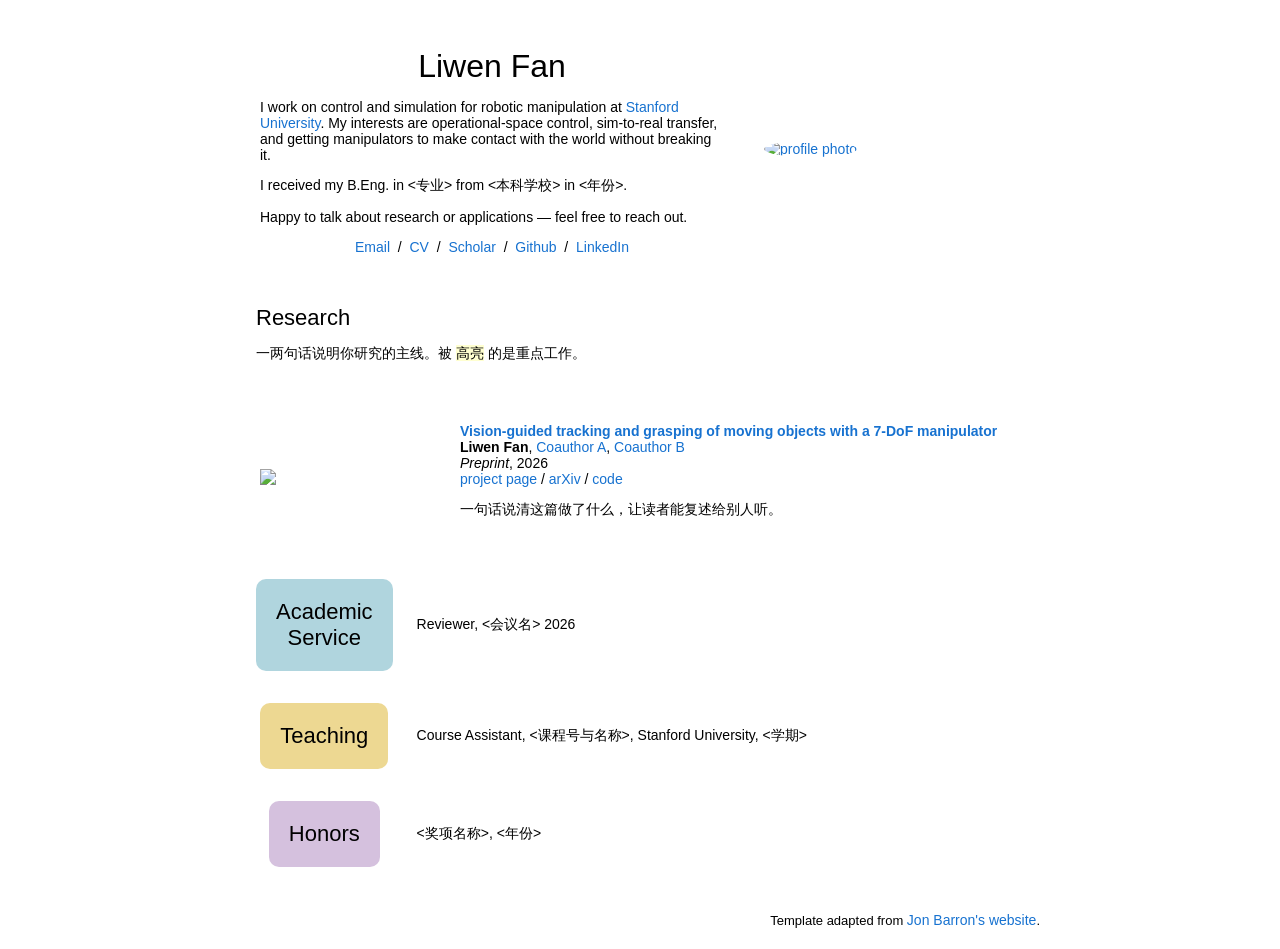
==== commit d177983b: "Update index.html" ====
--- a/index.html
+++ b/index.html
@@ -3,4670 +3,148 @@
   <head>
     <meta http-equiv="Content-Type" content="text/html; charset=UTF-8">
 
-    <title>Jon Barron</title>
+    <title>Liwen Fan</title>
 
-    <meta name="author" content="Jon Barron">
+    <meta name="author" content="Liwen Fan">
     <meta name="viewport" content="width=device-width, initial-scale=1">
-    <link rel="shortcut icon" href="images/favicon/favicon.ico" type="image/x-icon">
     <link rel="stylesheet" type="text/css" href="stylesheet.css">
-    
+
   </head>
 
   <body>
     <table style="width:100%;max-width:800px;border:0px;border-spacing:0px;border-collapse:separate;margin-right:auto;margin-left:auto;"><tbody>
       <tr style="padding:0px">
         <td style="padding:0px">
+
+          <!-- ============ 姓名 + 自述 + 照片 ============ -->
           <table style="width:100%;border:0px;border-spacing:0px;border-collapse:separate;margin-right:auto;margin-left:auto;"><tbody>
             <tr style="padding:0px">
               <td style="padding:2.5%;width:63%;vertical-align:middle">
                 <p class="name" style="text-align: center;">
-                  Jon Barron
+                  Liwen Fan
                 </p>
                 <p>
-		I'm a principal research scientist at <a href="https://deepmind.google/">Google DeepMind</a> in San Francisco, where I lead a small team that mostly works on <a href="https://www.matthewtancik.com/nerf">NeRF</a>.
-		At Google I've worked on <a href="https://www.google.com/glass/start/">Glass</a>,  <a href="https://ai.googleblog.com/2014/04/lens-blur-in-new-google-camera-app.html">Lens Blur</a>, <a href="https://ai.googleblog.com/2014/10/hdr-low-light-and-high-dynamic-range.html">HDR+</a>, <a href="https://blog.google/products/google-ar-vr/introducing-next-generation-jump/">VR</a>, <a href="https://ai.googleblog.com/2017/10/portrait-mode-on-pixel-2-and-pixel-2-xl.html">Portrait Mode</a>, <a href="https://ai.googleblog.com/2020/12/portrait-light-enhancing-portrait.html">Portrait Light</a>, <a href="https://blog.google/products/maps/three-maps-updates-io-2022/">Maps</a>, and <a href="https://research.google/blog/bringing-3d-shoppable-products-online-with-generative-ai/">Shopping</a>.
-		I did my PhD at <a href="http://www.eecs.berkeley.edu/">UC Berkeley</a>, where I was advised by <a href="http://www.cs.berkeley.edu/~malik/">Jitendra Malik</a>.
-		I've received the <a href="https://www.thecvf.com/?page_id=413#YRA">PAMI Young Researcher Award</a>.
+                  I work on control and simulation for robotic manipulation at
+                  <a href="https://www.stanford.edu/">Stanford University</a>.
+                  My interests are operational-space control, sim-to-real transfer, and
+                  getting manipulators to make contact with the world without breaking it.
+                </p>
+                <p>
+                  I received my B.Eng. in &lt;专业&gt; from &lt;本科学校&gt; in &lt;年份&gt;.
+                </p>
+                <p>
+                  Happy to talk about research or applications &mdash; feel free to reach out.
                 </p>
                 <p style="text-align:center">
-                  <a href="mailto:jonbarron@gmail.com">Email</a> &nbsp;/&nbsp;
-                  <a href="data/JonBarron-CV.pdf">CV</a> &nbsp;/&nbsp;
-                  <a href="data/JonBarron-bio.txt">Bio</a> &nbsp;/&nbsp;
-                  <a href="https://scholar.google.com/citations?hl=en&user=jktWnL8AAAAJ">Scholar</a> &nbsp;/&nbsp;
-                  <a href="https://twitter.com/jon_barron">Twitter</a> &nbsp;/&nbsp;
-                  <a href="https://github.com/jonbarron/">Github</a>
+                  <a href="mailto:fanliwen@stanford.edu">Email</a> &nbsp;/&nbsp;
+                  <a href="data/cv.pdf">CV</a> &nbsp;/&nbsp;
+                  <a href="#">Scholar</a> &nbsp;/&nbsp;
+                  <a href="https://github.com/liwenfan03/">Github</a> &nbsp;/&nbsp;
+                  <a href="#">LinkedIn</a>
                 </p>
               </td>
               <td style="padding:2.5%;width:37%;max-width:37%">
-                <a href="images/JonBarron.jpg"><img style="width:100%;max-width:100%;object-fit: cover; border-radius: 50%;" alt="profile photo" src="images/JonBarron.jpg" class="hoverZoomLink"></a>
+                <a href="images/portrait.jpg"><img style="width:100%;max-width:100%;object-fit: cover; border-radius: 50%;" alt="profile photo" src="images/portrait.jpg" class="hoverZoomLink"></a>
               </td>
             </tr>
           </tbody></table>
+
+          <!-- ============ Research 标题 ============ -->
           <table style="width:100%;border:0px;border-spacing:0px;border-collapse:separate;margin-right:auto;margin-left:auto;"><tbody>
-              <tr>
+            <tr>
               <td style="padding:16px;width:100%;vertical-align:middle">
                 <h2>Research</h2>
                 <p>
-                  I'm interested in computer vision, deep learning, generative AI, and image processing. Most of my research is about inferring the physical world (shape, motion, color, light, etc) from images, usually with radiance fields. Some papers are <span class="highlight">highlighted</span>.
+                  一两句话说明你研究的主线。被 <span class="highlight">高亮</span> 的是重点工作。
                 </p>
               </td>
             </tr>
           </tbody></table>
+
+          <!-- ============ 论文列表开始 ============ -->
           <table style="width:100%;border:0px;border-spacing:0px 10px;border-collapse:separate;margin-right:auto;margin-left:auto;"><tbody>
 
-
-<tr onmouseout="vbanana_stop()" onmouseover="vbanana_start()" bgcolor="#ffffd0">
-  <td style="padding:16px;width:20%;vertical-align:middle">
-    <div class="one">
-      <div class="two" id='vbanana_image'>
-        <img src='images/vbanana_after.jpg' width=100%>
-      </div>
-      <img src='images/vbanana_before.jpg' width=100%>
-    </div>
-    <script type="text/javascript">
-      function vbanana_start() {
-        document.getElementById('vbanana_image').style.opacity = "1";
-      }
-
-      function vbanana_stop() {
-        document.getElementById('vbanana_image').style.opacity = "0";
-      }
-      vbanana_stop()
-    </script>
-  </td>
-  <td style="padding:8px;width:80%;vertical-align:middle">
-    <a href="https://vision-banana.github.io/">
-      <span class="papertitle">Image Generators are Generalist Vision Learners</span>
-    </a>
-    <br>
-    <a href="https://gabeur.github.io/">Valentin Gabeur</a>,
-    <a href="https://scholar.google.com/scholar?q=Shangbang+Long">Shangbang Long</a>,
-    <a href="https://pengsongyou.github.io/">Songyou Peng</a>,
-    <a href="https://scholar.google.com/scholar?q=Paul+Voigtlaender">Paul Voigtlaender</a>,
-    <a href="https://kevinshuyangsun.github.io/">Shuyang Sun</a>,
-    <a href="https://scholar.google.com/scholar?q=Yanan+Bao">Yanan Bao</a>,
-    <a href="https://scholar.google.com/scholar?q=Karen+Truong">Karen Truong</a>,
-    <a href="https://scholar.google.com/scholar?q=Zhicheng+Wang">Zhicheng Wang</a>,
-    <a href="https://scholar.google.com/scholar?q=Wenlei+Zhou">Wenlei Zhou</a>,
-    <strong>Jonathan T. Barron</strong>,
-    <a href="https://kylegenova.com/">Kyle Genova</a>,
-    <a href="https://scholar.google.com/scholar?q=Nithish+Kannen">Nithish Kannen</a>,
-    <a href="https://scholar.google.com/scholar?q=Sherry+Ben">Sherry Ben</a>,
-    <a href="https://scholar.google.com/scholar?q=Yandong+Li">Yandong Li</a>,
-    <a href="https://scholar.google.com/scholar?q=Mandy+Guo">Mandy Guo</a>,
-    <a href="https://scholar.google.com/scholar?q=Suhas+Yogin">Suhas Yogin</a>,
-    <a href="https://scholar.google.com/scholar?q=Yiming+Gu">Yiming Gu</a>,
-    <a href="https://scholar.google.com/scholar?q=Huizhong+Chen">Huizhong Chen</a>,
-    <a href="https://www.oliverwang.info/">Oliver Wang</a>,
-    <a href="https://sainingxie.com/">Saining Xie</a>,
-    <a href="https://scholar.google.com/scholar?q=Howard+Zhou">Howard Zhou</a>,
-    <a href="https://kaiminghe.github.io/">Kaiming He</a>,
-    <a href="https://www.cs.princeton.edu/~funk/">Thomas Funkhouser</a>,
-    <a href="https://www.jbalayrac.com/">Jean-Baptiste Alayrac</a>,
-    <a href="https://research.google/people/radu-soricut/">Radu Soricut</a>
-    <br>
-    <em>arXiv</em>, 2026
-    <br>
-    <a href="https://vision-banana.github.io/">project page</a>
-    /
-    <a href="https://arxiv.org/abs/2604.20329">arXiv</a>
-    <p></p>
-    <p>
-    Reducing monodepth, normals, and semantic segmentation tasks to a single RGB-image-prediction task and fine-tuning an image generator (Nano Banana Pro) beats or ~matches specialized models.
-    </p>
-  </td>
-</tr>
-
-
-<tr onmouseout="gr3en_stop()" onmouseover="gr3en_start()">
-  <td style="padding:16px;width:20%;vertical-align:middle">
-    <div class="one">
-      <div class="two" id='gr3en_image'><video  width=100% height=100% muted autoplay loop>
-      <source src="images/gr3en.mp4" type="video/mp4">
-      Your browser does not support the video tag.
-      </video></div>
-      <img src='images/gr3en.jpg' width="160">
-    </div>
-    <script type="text/javascript">
-      function gr3en_start() {
-        document.getElementById('gr3en_image').style.opacity = "1";
-      }
-
-      function gr3en_stop() {
-        document.getElementById('gr3en_image').style.opacity = "0";
-      }
-      gr3en_stop()
-    </script>
-  </td>
-  <td style="padding:20px;width:75%;vertical-align:middle">
-    <a href="https://gr3en-relight.github.io/">
-      <span class="papertitle">GR3EN: Generative Relighting for 3D Environments</span>
-    </a>
-    <br>
-    <a href="https://xyxingx.github.io/">Xiaoyan Xing</a>,
-    <a href="https://henzler.github.io/">Philipp Henzler</a>,
-    <a href="https://hurjunhwa.github.io/">Junhwa Hur</a>,
-    <a href="https://bragilee.github.io/">Runze Li</a>, <br>
-    <strong>Jonathan T. Barron</strong>,
-    <a href="https://pratulsrinivasan.github.io/">Pratul P. Srinivasan</a>,
-    <a href="https://dorverbin.github.io/">Dor Verbin</a>
-    <br>
-    <em>SIGGRAPH</em>, 2026
-    <br>
-    <a href="https://gr3en-relight.github.io/">project page</a> /
-    <a href="https://arxiv.org/abs/2601.16272">arXiv</a>
-    <p></p>
-    <p>
-		Distilling the outputs of a video-to-video relighting diffusion model into a 3D reconstruction enables controllable 3D relighting of room-scale scenes.
-    </p>
-  </td>
-</tr>
-
-
-<tr onmouseout="zipmap_stop()" onmouseover="zipmap_start()">
-  <td style="padding:16px;width:20%;vertical-align:middle">
-    <div class="one">
-      <div class="two" id='zipmap_image'><video  width=100% height=100% muted autoplay loop>
-      <source src="images/zipmap.mp4" type="video/mp4">
-      Your browser does not support the video tag.
-      </video></div>
-      <img src='images/zipmap.jpg' width="160">
-    </div>
-    <script type="text/javascript">
-      function zipmap_start() {
-        document.getElementById('zipmap_image').style.opacity = "1";
-      }
-
-      function zipmap_stop() {
-        document.getElementById('zipmap_image').style.opacity = "0";
-      }
-      zipmap_stop()
-    </script>
-  </td>
-  <td style="padding:20px;width:75%;vertical-align:middle">
-    <a href="https://haian-jin.github.io/ZipMap/">
-      <span class="papertitle">ZipMap: Linear-Time Stateful 3D Reconstruction via Test-Time Training</span>
-    </a>
-    <br>
-    <a href="https://haian-jin.github.io/">Haian Jin</a>,
-    <a href="https://rundiwu.github.io/">Rundi Wu</a>,
-    <a href="https://tianyuanzhang.com/">Tianyuan Zhang</a>,
-    <a href="https://ruiqigao.github.io/">Ruiqi Gao</a>, <br>
-    <strong>Jonathan T. Barron</strong>,
-    <a href="https://www.cs.cornell.edu/~snavely/">Noah Snavely</a>,
-    <a href="https://holynski.org/">Aleksander Hołyński</a>
-    <br>
-    <em>CVPR</em>, 2026
-    <br>
-    <a href="https://haian-jin.github.io/ZipMap/">project page</a> /
-    <a href="https://arxiv.org/abs/2603.04385">arXiv</a> /
-    <a href="https://github.com/Haian-Jin/ZipMap">code</a>
-    <p></p>
-    <p>
-		Test-time training lets you quickly compress an entire image collection into a compact model and thereby achieve linear-time 3D reconstruction.
-    </p>
-  </td>
-</tr>
-
-
-<tr onmouseout="radmesh_stop()" onmouseover="radmesh_start()" bgcolor="#ffffd0">
-  <td style="padding:16px;width:20%;vertical-align:middle">
-    <div class="one">
-      <div class="two" id='radmesh_image'>
-        <img src='images/radmesh_after.jpg' width=100%>
-      </div>
-      <img src='images/radmesh_before.jpg' width=100%>
-    </div>
-    <script type="text/javascript">
-      function radmesh_start() {
-        document.getElementById('radmesh_image').style.opacity = "1";
-      }
-
-      function radmesh_stop() {
-        document.getElementById('radmesh_image').style.opacity = "0";
-      }
-      radmesh_stop()
-    </script>
-  </td>
-  <td style="padding:8px;width:80%;vertical-align:middle">
-    <a href="https://half-potato.gitlab.io/rm/">
-      <span class="papertitle">Radiance Meshes for Volumetric Reconstruction</span>
-    </a>
-    <br>
-    <a href="https://half-potato.gitlab.io/">Alexander Mai</a>,
-    <a href="https://github.com/Shmaug">Trevor Hedstrom</a>,
-    <a href="https://grgkopanas.github.io/">George Kopanas</a>, <br>
-	<a href="https://mediatech.aalto.fi/~janne/index.php">Janne Kontkanen</a>, 
-    <a href="https://jacobsschool.ucsd.edu/faculty/profile?id=253">Falko Kuester</a>,
-    <strong>Jonathan T. Barron</strong>
-    <br>
-    <em>CVPR</em>, 2026 &nbsp <font color=#FF8080><strong>(Highlight)</strong></font>
-    <br>
-    <a href="https://half-potato.gitlab.io/rm/">project page</a>
-    /
-    <a href="https://arxiv.org/abs/2512.04076">arXiv</a>
-    <p></p>
-    <p>
-	Parameterizing a scene with a Delaunay tetrahedralization and a neural field yields a scene representation that is accurate, fast to render, easy to edit, and backwards-compatible.
-    </p>
-  </td>
-</tr>
-
-<tr onmouseout="nexf_stop()" onmouseover="nexf_start()">
-      <td style="padding:16px;width:20%;vertical-align:middle">
-        <div class="one">
-          <div class="two" id='nexf_image'>
-					  <img src='images/nexf_after.jpg' width=100%>
-					</div>
-          <img src='images/nexf_before.jpg' width=100%>
-        </div>
-        <script type="text/javascript">
-          function nexf_start() {
-            document.getElementById('nexf_image').style.opacity = "1";
-          }
-
-          function nexf_stop() {
-            document.getElementById('nexf_image').style.opacity = "0";
-          }
-          nexf_stop()
-        </script>
-      </td>
-      <td style="padding:8px;width:80%;vertical-align:middle">
-        <a href="https://m-niemeyer.github.io/nexf/">
-          <span class="papertitle">NExF: Learning Neural Exposure Fields for View Synthesis</span>
-        </a>
-        <br>
-        <a href="https://m-niemeyer.github.io/">Michael Niemeyer</a>,
-        <a href="https://campar.in.tum.de/Main/FabianManhardt">Fabian Manhardt</a>,
-        <a href="http://www.lix.polytechnique.fr/Labo/Marie-Julie.RAKOTOSAONA/">Marie-Julie Rakotosaona</a>,
-        <a href="https://moechsle.github.io">Michael Oechsle</a>,
-        <a href="https://ait.ethz.ch/people/ctsalico">Christina Tsalicoglou</a>,
-        <a href="https://scholar.google.com/citations?user=ml3laqEAAAAJ&hl=ja">Keisuke Tateno</a>,
-        <strong>Jonathan T. Barron</strong>,
-        <a href="https://federicotombari.github.io/">Federico Tombari</a>
-        <br>
-        <em>NeurIPS</em>, 2025
-        <br>
-        <a href="https://m-niemeyer.github.io/nexf/">project page</a>
-        /
-        <a href="https://arxiv.org/abs/2510.08279">arXiv</a>
-        <p></p>
-        <p>
-		Learning a neural field that optimizes exposure for each 3D point enables high-quality 3D-consistent view synthesis despite extreme exposure variation during capture.
-        </p>
-      </td>
-    </tr>
-	
-    <tr onmouseout="bolt3d_stop()" onmouseover="bolt3d_start()"  bgcolor="#ffffd0">
-      <td style="padding:16px;width:20%;vertical-align:middle">
-        <div class="one">
-          <div class="two" id='bolt3d_image'><video  width=100% height=100% muted autoplay loop>
-          <source src="images/bolt3d.mp4" type="video/mp4">
-          Your browser does not support the video tag.
-
-          </video></div>
-          <img src='images/bolt3d.jpg' width="160">
-        </div>
-        <script type="text/javascript">
-          function bolt3d_start() {
-            document.getElementById('bolt3d_image').style.opacity = "1";
-          }
-
-          function bolt3d_stop() {
-            document.getElementById('bolt3d_image').style.opacity = "0";
-          }
-          bolt3d_stop()
-        </script>
-      </td>
-      <td style="padding:8px;width:80%;vertical-align:middle">
-        <a href="https://szymanowiczs.github.io/bolt3d">
-          <span class="papertitle">Bolt3D: Generating 3D Scenes in Seconds</span>
-        </a>
-        <br>
-        <a href="https://szymanowiczs.github.io/">Stanislaw Szymanowicz</a>,
-        <a href="https://jasonyzhang.com">Jason Y. Zhang</a>,
-        <a href="https://pratulsrinivasan.github.io">Pratul Srinivasan</a>,
-        <a href="https://ruiqigao.github.io">Ruiqi Gao</a>,
-        <a href="https://github.com/ArthurBrussee">Arthur Brussee</a>,
-        <a href="https://holynski.org">Aleksander Holynski</a>,
-        <a href="https://ricardomartinbrualla.com">Ricardo Martin-Brualla</a>,
-		<strong>Jonathan T. Barron</strong>,
-        <a href="https://henzler.github.io">Philipp Henzler</a>
-        <br>
-        <em>ICCV</em>, 2025
-        <br>
-        <a href="https://szymanowiczs.github.io/bolt3d">project page</a>
-        /
-        <a href="https://szymanowiczs.github.io/bolt3d">arXiv</a>
-        <p></p>
-        <p>
-		By training a latent diffusion model to directly output 3D Gaussians we enable fast (~6 seconds on a single GPU) feed-forward 3D scene generation.
-        </p>
-      </td>
-    </tr>
-
-    <tr onmouseout="ever_stop()" onmouseover="ever_start()">
-      <td style="padding:16px;width:20%;vertical-align:middle">
-        <div class="one">
-          <div class="two" id='ever_image'>
-					  <img src='images/ever_after.png' width=100%>
-					</div>
-          <img src='images/ever_before.png' width=100%>
-        </div>
-        <script type="text/javascript">
-          function ever_start() {
-            document.getElementById('ever_image').style.opacity = "1";
-          }
-
-          function ever_stop() {
-            document.getElementById('ever_image').style.opacity = "0";
-          }
-          ever_stop()
-        </script>
-      </td>
-      <td style="padding:8px;width:80%;vertical-align:middle">
-        <a href="https://half-potato.gitlab.io/posts/ever/">
-			<span class="papertitle">EVER: Exact Volumetric Ellipsoid Rendering for Real-time View Synthesis
-</span>
-        </a>
-        <br>
-				<a href="https://half-potato.gitlab.io/">Alexander Mai</a>, 
-				<a href="https://phogzone.com/">Peter Hedman</a>,
-				<a href="https://grgkopanas.github.io/">George Kopanas</a>,
-        <a href="https://dorverbin.github.io/">Dor Verbin</a>,
-        <a href="https://scholar.google.com/citations?user=ozNFrecAAAAJ&hl=en">David Futschik</a>,
-        <a href="https://xharlie.github.io/">Qiangeng Xu</a>,
-        <a href="https://jacobsschool.ucsd.edu/faculty/profile?id=253">Falko Kuester</a>,
-				<strong>Jonathan T. Barron</strong>,
-        <a href="https://www.zhangyinda.com/">Yinda Zhang</a>
-				<br>
-        <em>ICCV</em>, 2025 &nbsp <font color="red"><strong>(Oral Presentation)</strong></font>
-        <br>
-        <a href="https://half-potato.gitlab.io/posts/ever/">project page</a>
-        /
-        <a href="https://arxiv.org/abs/2410.01804">arXiv</a>
-        <p></p>
-        <p>
-				Raytracing constant-density ellipsoids yields more accurate and flexible radiance fields than splatting Gaussians, and still runs in real-time.
-        </p>
-      </td>
-    </tr>
-
-
-    <tr onmouseout="cat4d_stop()" onmouseover="cat4d_start()" bgcolor="#ffffd0">
-      <td style="padding:16px;width:20%;vertical-align:middle">
-        <div class="one">
-          <div class="two" id='cat4d_image'><video  width=100% height=100% muted autoplay loop>
-          <source src="images/cat4d.mp4" type="video/mp4">
-          Your browser does not support the video tag.
-          </video></div>
-          <img src='images/cat4d.jpg' width="160">
-        </div>
-        <script type="text/javascript">
-          function cat4d_start() {
-            document.getElementById('cat4d_image').style.opacity = "1";
-          }
-
-          function cat4d_stop() {
-            document.getElementById('cat4d_image').style.opacity = "0";
-          }
-          cat4d_stop()
-        </script>
-      </td>
-      <td style="padding:8px;width:80%;vertical-align:middle">
-        <a href="https://cat-4d.github.io/">
-			<span class="papertitle">CAT4D: Create Anything in 4D with Multi-View Video Diffusion Models
-</span>
-        </a>
-        <br>
-				<a href="https://www.cs.columbia.edu/~rundi/">Rundi Wu</a>,
-				<a href="https://ruiqigao.github.io/">Ruiqi Gao</a>,
-				<a href="https://poolio.github.io/">Ben Poole</a>,
-				<a href="https://alextrevithick.github.io/">Alex Trevithick</a>,
-				<a href="https://www.cs.columbia.edu/~cxz/index.htm/">Changxi Zheng</a>,
-				<strong>Jonathan T. Barron</strong>,
-				<a href="https://holynski.org/">Aleksander Holynski</a>
-        <br>
-        <em>CVPR</em>, 2025 &nbsp <font color="red"><strong>(Oral Presentation)</strong></font>
-        <br>
-        <a href="https://cat-4d.github.io/">project page</a>
-        /
-        <a href="https://arxiv.org/abs/2411.18613">arXiv</a>
-        <p></p>
-        <p>
-				An approach for turning a video into a 4D radiance field that can be rendered in real-time. When combined with a text-to-video model, this enables text-to-4D.
-        </p>
-      </td>
-    </tr>
-
-
-    <tr onmouseout="r2r_stop()" onmouseover="r2r_start()">
-      <td style="padding:16px;width:20%;vertical-align:middle">
-        <div class="one">
-          <div class="two" id='r2r_image'><video  width=100% muted autoplay loop>
-          <source src="images/r2r.mp4" type="video/mp4">
-          Your browser does not support the video tag.
-          </video></div>
-          <img src='images/r2r.jpg' width=100%>
-        </div>
-        <script type="text/javascript">
-          function r2r_start() {
-            document.getElementById('r2r_image').style.opacity = "1";
-          }
-
-          function r2r_stop() {
-            document.getElementById('r2r_image').style.opacity = "0";
-          }
-          r2r_stop()
-        </script>
-      </td>
-      <td style="padding:8px;width:80%;vertical-align:middle">
-        <a href="https://relight-to-reconstruct.github.io/">
-          <span class="papertitle">Generative Multiview Relighting for
-3D Reconstruction under Extreme Illumination Variation</span>
-        </a>
-        <br>
-        <a href="https://hadizayer.github.io/">Hadi Alzayer</a>,
-        <a href="https://henzler.github.io/">Philipp Henzler</a>,
-				<strong>Jonathan T. Barron</strong>, 
-        <a href="https://jbhuang0604.github.io/">Jia-Bin Huang</a>,
-        <a href="https://pratulsrinivasan.github.io/">Pratul P. Srinivasan</a>, 
-        <a href="https://dorverbin.github.io/">Dor Verbin</a>
-        <br>
-        <em>CVPR</em>, 2025 &nbsp <font color=#FF8080><strong>(Highlight)</strong></font>
-        <br>
-        <a href="https://relight-to-reconstruct.github.io/">project page</a>
-        /
-        <a href="https://arxiv.org/abs/2412.15211">arXiv</a>
-        <p></p>
-        <p>
-				Images taken under extreme illumination variation can be made consistent with diffusion, and this enables high-quality 3D reconstruction.
-        </p>
-      </td>
-    </tr>
-
-
-    <tr onmouseout="simvs_stop()" onmouseover="simvs_start()">
-      <td style="padding:16px;width:20%;vertical-align:middle">
-        <div class="one">
-          <div class="two" id='simvs_image'><video  width=100% muted autoplay loop>
-          <source src="images/simvs.mp4" type="video/mp4">
-          Your browser does not support the video tag.
-          </video></div>
-          <img src='images/simvs.jpg' width=100%>
-        </div>
-        <script type="text/javascript">
-          function simvs_start() {
-            document.getElementById('simvs_image').style.opacity = "1";
-          }
-
-          function simvs_stop() {
-            document.getElementById('simvs_image').style.opacity = "0";
-          }
-          simvs_stop()
-        </script>
-      </td>
-      <td style="padding:8px;width:80%;vertical-align:middle">
-        <a href="https://alextrevithick.github.io/simvs/">
-          <span class="papertitle">SimVS: Simulating World Inconsistencies for Robust View Synthesis</span>
-        </a>
-        <br>
-        <a href="https://alextrevithick.github.io/">Alex Trevithick</a>,
-        <a href="https://scholar.google.com/citations?user=-KSDNZQAAAAJ&hl=en">Roni Paiss</a>,
-        <a href="https://henzler.github.io/">Philipp Henzler</a>,
-        <a href="https://dorverbin.github.io/">Dor Verbin</a>,
-        <a href="https://www.cs.columbia.edu/~rundi/">Rundi Wu</a>,
-        <a href="https://hadizayer.github.io/">Hadi Alzayer</a>,
-        <a href="https://ruiqigao.github.io/">Ruiqi Gao</a>,
-        <a  href="https://poolio.github.io/">Ben Poole</a>,
-				<strong>Jonathan T. Barron</strong>, 
-        <a href="https://holynski.org/">Aleksander Holynski</a>,
-        <a href="https://cseweb.ucsd.edu/~ravir/">Ravi Ramamoorthi</a>,
-        <a href="https://pratulsrinivasan.github.io/">Pratul P. Srinivasan</a>
-        <br>
-        <em>CVPR</em>, 2025
-        <br>
-        <a href="https://alextrevithick.github.io/simvs/">project page</a>
-        /
-        <a href="https://arxiv.org/abs/2412.07696">arXiv</a>
-        <p></p>
-        <p>
-        Simulating the world with video models lets you make inconsistent captures consistent.
-        </p>
-      </td>
-    </tr>
-
-
-    <tr onmouseout="power_stop()" onmouseover="power_start()" bgcolor="#ffffd0">
-      <td style="padding:16px;width:20%;vertical-align:middle">
-        <div class="one">
-          <div class="two" id='power_image'><video  width=100% height=100% muted autoplay loop>
-          <source src="images/power.mp4" type="video/mp4">
-          Your browser does not support the video tag.
-          </video></div>
-          <img src='images/power.png' width="160">
-        </div>
-        <script type="text/javascript">
-          function power_start() {
-            document.getElementById('power_image').style.opacity = "1";
-          }
-
-          function power_stop() {
-            document.getElementById('power_image').style.opacity = "0";
-          }
-          power_stop()
-        </script>
-      </td>
-      <td style="padding:8px;width:80%;vertical-align:middle">
-        <a href="https://x.com/jon_barron/status/1891918200931061996">
-			<span class="papertitle">A Power Transform
-</span>
-        </a>
-        <br>
-				<strong>Jonathan T. Barron</strong>
-        <br>
-        <em>arXiv</em>, 2025
-        <br>
-        <a href="https://x.com/jon_barron/status/1891918200931061996">tweet</a>
-        /
-        <a href="https://arxiv.org/abs/2502.10647">arXiv</a>
-        <p></p>
-        <p>
-				A slight tweak to the Box-Cox power transform generalizes a variety of curves, losses, kernel functions, probability distributions, bump functions, and neural network activation functions.
-        </p>
-      </td>
-    </tr>
-
-
-    <tr onmouseout="cat3d_stop()" onmouseover="cat3d_start()" bgcolor="#ffffd0">
-      <td style="padding:16px;width:20%;vertical-align:middle">
-        <div class="one">
-          <div class="two" id='cat3d_image'><video  width=100% height=100% muted autoplay loop>
-          <source src="images/cat3d.mp4" type="video/mp4">
-          Your browser does not support the video tag.
-          </video></div>
-          <img src='images/cat3d.jpg' width="160">
-        </div>
-        <script type="text/javascript">
-          function cat3d_start() {
-            document.getElementById('cat3d_image').style.opacity = "1";
-          }
-
-          function cat3d_stop() {
-            document.getElementById('cat3d_image').style.opacity = "0";
-          }
-          cat3d_stop()
-        </script>
-      </td>
-      <td style="padding:8px;width:80%;vertical-align:middle">
-        <a href="https://cat3d.github.io/">
-			<span class="papertitle">CAT3D: Create Anything in 3D with Multi-View Diffusion Models
-</span>
-        </a>
-        <br>
-				<a href="https://ruiqigao.github.io/">Ruiqi Gao</a>*,
-        <a href="https://holynski.org/">Aleksander Holynski</a>*, 
-        <a href="https://henzler.github.io/">Philipp Henzler</a>,
-        <a href="https://github.com/ArthurBrussee">Arthur Brussee</a>, 
-				<a href="http://ricardomartinbrualla.com/">Ricardo Martin Brualla</a>, 
-        <a href="https://pratulsrinivasan.github.io/">Pratul P. Srinivasan</a>,
-				<strong>Jonathan T. Barron</strong>,
-        <a href="https://poolio.github.io/">Ben Poole</a>*
-
-        <br>
-        <em>NeurIPS</em>, 2024 &nbsp <font color="red"><strong>(Oral Presentation)</strong></font>
-        <br>
-        <a href="https://cat3d.github.io/">project page</a>
-        /
-        <a href="https://arxiv.org/abs/2405.10314">arXiv</a>
-        <p></p>
-        <p>
-				A single model built around diffusion and NeRF that does text-to-3D, image-to-3D, and few-view reconstruction, trains in 1 minute, and renders at 60FPS in a browser.
-        </p>
-      </td>
-    </tr>
-
-
-    <tr onmouseout="nerfcasting_stop()" onmouseover="nerfcasting_start()">
-      <td style="padding:16px;width:20%;vertical-align:middle">
-        <div class="one">
-          <div class="two" id='nerfcasting_image'><video  width=100% muted autoplay loop>
-          <source src="images/nerfcasting.mp4" type="video/mp4">
-          Your browser does not support the video tag.
-          </video></div>
-          <img src='images/nerfcasting.jpg' width=100%>
-        </div>
-        <script type="text/javascript">
-          function nerfcasting_start() {
-            document.getElementById('nerfcasting_image').style.opacity = "1";
-          }
-
-          function nerfcasting_stop() {
-            document.getElementById('nerfcasting_image').style.opacity = "0";
-          }
-          nerfcasting_stop()
-        </script>
-      </td>
-      <td style="padding:8px;width:80%;vertical-align:middle">
-        <a href="https://nerf-casting.github.io/">
-          <span class="papertitle">NeRF-Casting: Improved View-Dependent Appearance with Consistent Reflections</span>
-        </a>
-        <br>
-				
-        <a href="https://dorverbin.github.io/">Dor Verbin</a>,
-        <a href="https://pratulsrinivasan.github.io/">Pratul Srinivasan</a>,
-				<a href="https://phogzone.com/">Peter Hedman</a>,
-				<a href="https://benattal.github.io/">Benjamin Attal</a>, <br>
-				<a href="https://bmild.github.io/">Ben Mildenhall</a>,
-				<a href="https://szeliski.org/RichardSzeliski.htm">Richard Szeliski</a>,
-				<strong>Jonathan T. Barron</strong>
-        <br>
-        <em>SIGGRAPH Asia</em>, 2024
-        <br>
-        <a href="https://nerf-casting.github.io/">project page</a>
-        /
-        <a href="https://arxiv.org/abs/2405.14871">arXiv</a>
-        <p></p>
-        <p>
-        Carefully casting reflection rays lets us synthesize photorealistic specularities in real-world scenes.
-        </p>
-      </td>
-    </tr>
-
-
-    <tr onmouseout="flash_cache_stop()" onmouseover="flash_cache_start()">
-      <td style="padding:16px;width:20%;vertical-align:middle">
-        <div class="one">
-          <div class="two" id='flash_cache_image'><video  width=100% muted autoplay loop>
-          <source src="images/flash_cache.mp4" type="video/mp4">
-          Your browser does not support the video tag.
-          </video></div>
-          <img src='images/flash_cache.jpg' width=100%>
-        </div>
-        <script type="text/javascript">
-          function flash_cache_start() {
-            document.getElementById('flash_cache_image').style.opacity = "1";
-          }
-
-          function flash_cache_stop() {
-            document.getElementById('flash_cache_image').style.opacity = "0";
-          }
-          flash_cache_stop()
-        </script>
-      </td>
-      <td style="padding:8px;width:80%;vertical-align:middle">
-        <a href="https://benattal.github.io/flash-cache/">
-          <span class="papertitle">Flash Cache: Reducing Bias in Radiance Cache Based Inverse Rendering</span>
-        </a>
-        <br>
-				<a href="https://benattal.github.io/">Benjamin Attal</a>,
-        <a href="https://dorverbin.github.io/">Dor Verbin</a>,
-        <a href="https://bmild.github.io/">Ben Mildenhall</a>,
-        <a href="https://phogzone.com/">Peter Hedman</a>, <br>
-				<strong>Jonathan T. Barron</strong>,
-        <a href="https://www.cs.cmu.edu/~motoole2/">Matthew O'Toole</a>,
-        <a href="https://pratulsrinivasan.github.io/">Pratul P. Srinivasan</a>
-        <br>
-        <em>ECCV</em>, 2024 &nbsp <font color="red"><strong>(Oral Presentation)</strong></font>
-        <br>
-        <a href="https://benattal.github.io/flash-cache/">project page</a>
-        /
-        <a href="TODO">arXiv</a>
-        <p></p>
-        <p>
-          A more physically-accurate inverse rendering system based on radiance caching for recovering geometry, materials, and lighting from RGB images of an object or scene.
-        </p>
-      </td>
-    </tr>
-
-
-
-    <tr onmouseout="nuvo_stop()" onmouseover="nuvo_start()">
-      <td style="padding:16px;width:20%;vertical-align:middle">
-        <div class="one">
-          <div class="two" id='nuvo_image'><video  width=100% muted autoplay loop>
-          <source src="images/nuvo.mp4" type="video/mp4">
-          Your browser does not support the video tag.
-          </video></div>
-          <img src='images/nuvo.jpg' width=100%>
-        </div>
-        <script type="text/javascript">
-          function nuvo_start() {
-            document.getElementById('nuvo_image').style.opacity = "1";
-          }
-
-          function nuvo_stop() {
-            document.getElementById('nuvo_image').style.opacity = "0";
-          }
-          nuvo_stop()
-        </script>
-      </td>
-      <td style="padding:8px;width:80%;vertical-align:middle">
-        <a href="https://pratulsrinivasan.github.io/nuvo/">
-          <span class="papertitle">Nuvo: Neural UV Mapping for Unruly 3D Representations</span>
-        </a>
-        <br>
-        <a href="https://pratulsrinivasan.github.io/">Pratul Srinivasan</a>,
-        <a href="http://stephangarbin.com/">Stephan J. Garbin</a>,
-        <a href="https://dorverbin.github.io/">Dor Verbin</a>,
-		<strong>Jonathan T. Barron</strong>,
-        <a href="https://bmild.github.io/">Ben Mildenhall</a>
-        <br>
-        <em>ECCV</em>, 2024
-        <br>
-        <a href="https://pratulsrinivasan.github.io/nuvo/">project page</a>
-        /
-        <a href="https://www.youtube.com/watch?v=hmJiOSTDQZI">video</a>
-        /
-        <a href="http://arxiv.org/abs/2312.05283">arXiv</a>
-        <p></p>
-        <p>
-        Neural fields let you recover editable UV mappings for the challenging geometries produced by NeRF-like models.
-        </p>
-      </td>
-    </tr>
-
-
-    <tr onmouseout="bog_stop()" onmouseover="bog_start()">
-      <td style="padding:16px;width:20%;vertical-align:middle">
-        <div class="one">
-          <div class="two" id='bog_image'><video  width=100% muted autoplay loop>
-          <source src="images/bog.jpg" type="video/mp4">
-          Your browser does not support the video tag.
-          </video></div>
-          <img src='images/bog.jpg' width=100%>
-        </div>
-        <script type="text/javascript">
-          function bog_start() {
-            document.getElementById('bog_image').style.opacity = "1";
-          }
-
-          function bog_stop() {
-            document.getElementById('bog_image').style.opacity = "0";
-          }
-          bog_stop()
-        </script>
-      </td>
-      <td style="padding:8px;width:80%;vertical-align:middle">
-        <a href="https://creiser.github.io/binary_opacity_grid/">
-          <span class="papertitle">Binary Opacity Grids: Capturing Fine Geometric Detail for Mesh-Based View Synthesis
-</span>
-        </a>
-        <br>
-				<a href="https://creiser.github.io/">Christian Reiser</a>,
-				<a href="http://stephangarbin.com/">Stephan J. Garbin</a>,
-				<a href="https://pratulsrinivasan.github.io/">Pratul Srinivasan</a>,
-				<a href="https://dorverbin.github.io/">Dor Verbin</a>,
-				<a href="https://szeliski.org/RichardSzeliski.htm">Richard Szeliski</a>,
-				<a href="https://bmild.github.io/">Ben Mildenhall</a>,
-				<strong>Jonathan T. Barron</strong>,
-				<a href="https://phogzone.com/">Peter Hedman</a>*,
-				<a href="https://www.cvlibs.net/">Andreas Geiger</a>*		
-        <br>
-        <em>SIGGRAPH</em>, 2024
-        <br>
-        <a href="https://creiser.github.io/binary_opacity_grid/">project page</a>
-        /
-        <a href="https://www.youtube.com/watch?v=2TPUmGRg8bM">video</a>
-        /
-        <a href="https://arxiv.org/abs/2402.12377">arXiv</a>
-        <p></p>
-        <p>
-        Applying anti-aliasing to a discrete opacity grid lets you render a hard representation into a soft image, and this enables highly-detailed mesh recovery.
-        </p>
-      </td>
-    </tr>
-
-    <tr onmouseout="smerf_stop()" onmouseover="smerf_start()">
-      <td style="padding:16px;width:20%;vertical-align:middle">
-        <div class="one">
-          <div class="two" id='smerf_image'><video  width=100% muted autoplay loop>
-          <source src="images/smerf.mp4" type="video/mp4">
-          Your browser does not support the video tag.
-          </video></div>
-          <img src='images/smerf.jpg' width=100%>
-        </div>
-        <script type="text/javascript">
-          function smerf_start() {
-            document.getElementById('smerf_image').style.opacity = "1";
-          }
-
-          function smerf_stop() {
-            document.getElementById('smerf_image').style.opacity = "0";
-          }
-          smerf_stop()
-        </script>
-      </td>
-      <td style="padding:8px;width:80%;vertical-align:middle">
-        <a href="https://smerf-3d.github.io/">
-          <span class="papertitle">SMERF: Streamable Memory Efficient Radiance Fields for Real-Time Large-Scene Exploration</span>
-        </a>
-        <br>
-		<a href="http://www.stronglyconvex.com/about.html">Daniel Duckworth*</a>,
-		<a href="https://phogzone.com/">Peter Hedman*</a>,
-		<a href="https://creiser.github.io/">Christian Reiser</a>,
-		<a href="">Peter Zhizhin</a>,
-		<a href="">Jean-François Thibert</a>,
-        <a href="https://lucic.ai/">Mario Lučić</a>,
-        <a href="https://szeliski.org/">Richard Szeliski</a>,
-		<strong>Jonathan T. Barron</strong>
-        <br>
-        <em>SIGGRAPH</em>, 2024 &nbsp <font color="red"><strong>(Honorable Mention)</strong></font>
-        <br>
-        <a href="https://smerf-3d.github.io/">project page</a>
-        /
-        <a href="https://www.youtube.com/watch?v=zhO8iUBpnCc">video</a>
-        /
-        <a href="https://arxiv.org/abs/2312.07541">arXiv</a>
-        <p></p>
-        <p>
-        Distilling a Zip-NeRF into a tiled set of MERFs lets you fly through radiance fields on laptops and smartphones at 60 FPS.
-        </p>
-      </td>
-    </tr>
-	
-
-
-
-  <tr onmouseout="eclipse_stop()" onmouseover="eclipse_start()">
-    <td style="padding:16px;width:20%;vertical-align:middle">
-      <div class="one">
-        <div class="two" id='eclipse_image'><video  width=100% height=100% muted autoplay loop>
-        <source src="images/eclipse_after.mp4" type="video/mp4">
-        Your browser does not support the video tag.
-        </video></div>
-        <img src='images/eclipse_before.jpg' width="160">
-      </div>
-      <script type="text/javascript">
-        function eclipse_start() {
-          document.getElementById('eclipse_image').style.opacity = "1";
-        }
-
-        function eclipse_stop() {
-          document.getElementById('eclipse_image').style.opacity = "0";
-        }
-        eclipse_stop()
-      </script>
-    </td>
-    <td style="padding:8px;width:80%;vertical-align:middle">
-      <a href="https://dorverbin.github.io/eclipse">
-        <span class="papertitle">Eclipse: Disambiguating Illumination and Materials using Unintended Shadows</span>
-      </a>
-      <br>
-      <a href="https://dorverbin.github.io/">Dor Verbin</a>,
-      <a href="https://bmild.github.io/">Ben Mildenhall</a>,
-      <a href="https://phogzone.com/">Peter Hedman</a>, <br>
-      <strong>Jonathan T. Barron</strong>,
-      <a href="Todd Zickler">Todd Zickler</a>,
-      <a href="https://pratulsrinivasan.github.io/">Pratul Srinivasan</a>
-      <br>
-      <em>CVPR</em>, 2024 &nbsp <font color="red"><strong>(Oral Presentation)</strong></font>
-      <br>
-      <a href="https://dorverbin.github.io/eclipse">project page</a>
-      /
-      <a href="https://www.youtube.com/watch?v=amQLGyza3EU">video</a>
-      /
-      <a href="https://arxiv.org/abs/2305.16321">arXiv</a>
-      <p></p>
-      <p>
-      Shadows cast by unobserved occluders provide a high-frequency cue for recovering illumination and materials.
-      </p>
-    </td>
-  </tr>
-
-  <tr onmouseout="recon_stop()" onmouseover="recon_start()" bgcolor="#ffffd0">
-    <td style="padding:16px;width:20%;vertical-align:middle">
-      <div class="one">
-        <div class="two" id='recon_image'><video  width=100% height=100% muted autoplay loop>
-        <source src="images/recon.mp4" type="video/mp4">
-        Your browser does not support the video tag.
-        </video></div>
-        <img src='images/recon.jpg' width="160">
-      </div>
-      <script type="text/javascript">
-        function recon_start() {
-          document.getElementById('recon_image').style.opacity = "1";
-        }
-
-        function recon_stop() {
-          document.getElementById('recon_image').style.opacity = "0";
-        }
-        recon_stop()
-      </script>
-    </td>
-    <td style="padding:8px;width:80%;vertical-align:middle">
-      <a href="https://reconfusion.github.io/">
-		<span class="papertitle">ReconFusion: 3D Reconstruction with Diffusion Priors</span>
-      </a>
-      <br>
-      <a href="https://www.cs.columbia.edu/~rundi/">Rundi Wu*</a>,
-	<a href="https://bmild.github.io/">Ben Mildenhall*</a>,
-      <a href="https://henzler.github.io/">Philipp Henzler</a>,
-      <a href="https://keunhong.com/">Keunhong Park</a>,
-      <a href="https://ruiqigao.github.io/">Ruiqi Gao</a>,
-      <a href="https://scholar.google.com/citations?user=_pKKv2QAAAAJ&hl=en/">Daniel Watson</a>,
-      <a href="https://pratulsrinivasan.github.io/">Pratul P. Srinivasan</a>,
-      <a href="https://dorverbin.github.io/">Dor Verbin</a>,
-	<strong>Jonathan T. Barron</strong>,
-      <a href="https://poolio.github.io/">Ben Poole</a>,
-      <a href="https://holynski.org/">Aleksander Holynski*</a>
-      <br>
-      <em>CVPR</em>, 2024
-      <br>
-      <a href="https://reconfusion.github.io/">project page</a>
-      /
-      <a href="https://arxiv.org/abs/2312.02981">arXiv</a>
-      <p></p>
-      <p>
-      Using a multi-image diffusion model as a regularizer lets you recover high-quality radiance fields from just a handful of images.
-      </p>
-    </td>
-  </tr>
-
-  <tr onmouseout="shinobi_stop()" onmouseover="shinobi_start()">
-    <td style="padding:16px;width:20%;vertical-align:middle">
-      <div class="one">
-        <div class="two" id='shinobi_image'><video  width=100% height=100% muted autoplay loop>
-        <source src="images/shinobi.mp4" type="video/mp4">
-        Your browser does not support the video tag.
-        </video></div>
-        <img src='images/shinobi.jpg' width="160">
-      </div>
-      <script type="text/javascript">
-        function shinobi_start() {
-          document.getElementById('shinobi_image').style.opacity = "1";
-        }
-
-        function shinobi_stop() {
-          document.getElementById('shinobi_image').style.opacity = "0";
-        }
-        shinobi_stop()
-      </script>
-    </td>
-    <td style="padding:8px;width:80%;vertical-align:middle">
-      <a href="https://shinobi.aengelhardt.com/">
-        <span class="papertitle">SHINOBI: Shape and Illumination using Neural Object Decomposition via BRDF Optimization In-the-Wild</span>
-      </a>
-      <br>
-			
-			<a href="https://uni-tuebingen.de/fakultaeten/mathematisch-naturwissenschaftliche-fakultaet/fachbereiche/informatik/lehrstuehle/computergrafik/lehrstuhl/mitarbeiter/andreas-engelhardt/">Andreas Engelhardt</a>, 
-			<a href="https://amitraj93.github.io/">Amit Raj</a>, 
-			<a href="https://markboss.me/">Mark Boss</a>, 
-			<a href="https://cs.stanford.edu/~yzzhang/">Yunzhi Zhang</a>, 
-			<a href="https://abhishekkar.info/">Abhishek Kar</a>, 
-			<a href="https://people.csail.mit.edu/yzli/">Yuanzhen Li</a>, 
-			<a href="https://deqings.github.io/">Deqing Sun</a>, 
-			<a href="http://ricardomartinbrualla.com/">Ricardo Martin Brualla</a>, 
-      <strong>Jonathan T. Barron</strong>,
-			<a href="https://uni-tuebingen.de/fakultaeten/mathematisch-naturwissenschaftliche-fakultaet/fachbereiche/informatik/lehrstuehle/computergrafik/lehrstuhl/mitarbeiter/prof-dr-ing-hendrik-lensch/">Hendrik P.A. Lensch</a>, 
-			<a href="https://varunjampani.github.io/">Varun Jampani</a>
-      <br>
-      <em>CVPR</em>, 2024
-      <br>
-      <a href="https://shinobi.aengelhardt.com/">project page</a>
-      /
-      <a href="https://www.youtube.com/watch?v=m_5kvtlDnl4">video</a>
-      /
-      <a href="https://arxiv.org/abs/2401.10171">arXiv</a>
-      <p></p>
-      <p>
-      A class-agnostic inverse rendering solution for turning in-the-wild images of an object into a relightable 3D asset.
-      </p>
-    </td>
-  </tr>
-	
-
-    <tr onmouseout="internerf_stop()" onmouseover="internerf_start()">
-      <td style="padding:16px;width:20%;vertical-align:middle">
-        <div class="one">
-          <div class="two" id='internerf_image'>
-					  <img src='images/internerf_after.jpg' width=100%>
-					</div>
-          <img src='images/internerf_before.jpg' width=100%>
-        </div>
-        <script type="text/javascript">
-          function internerf_start() {
-            document.getElementById('internerf_image').style.opacity = "1";
-          }
-
-          function internerf_stop() {
-            document.getElementById('internerf_image').style.opacity = "0";
-          }
-          internerf_stop()
-        </script>
-      </td>
-      <td style="padding:8px;width:80%;vertical-align:middle">
-        <a href="https://arxiv.org/abs/2406.11737">
-          <span class="papertitle">InterNeRF: Scaling Radiance Fields via Parameter Interpolation</span>
-        </a>
-        <br>
-		<a href="https://clintonjwang.github.io/">Clinton Wang</a>,
-		<a href="https://phogzone.com/">Peter Hedman</a>,
-		<a href="https://people.csail.mit.edu/polina/">Polina Golland</a>,
-		<strong>Jonathan T. Barron</strong>,
-		<a href="http://www.stronglyconvex.com/about.html">Daniel Duckworth</a>
-        <br>
-        <em>CVPR Neural Rendering Intelligence</em>, 2024
-        <br>
-        <a href="https://arxiv.org/abs/2406.11737">arXiv</a>
-        <p></p>
-        <p>
-        Parameter interpolation enables high-quality large-scale scene reconstruction and out-of-core training and rendering.
-        </p>
-      </td>
-    </tr>
-
-
-<tr onmouseout="difsurvey_stop()" onmouseover="difsurvey_start()">
-  <td style="padding:16px;width:20%;vertical-align:middle">
-    <div class="one">
-    <div class="two" id='difsurvey_image'><video  width=100% height=100% muted autoplay loop>
-    <source src="images/difsurvey_video.mp4" type="video/mp4">
-    Your browser does not support the video tag.
-    </video></div>
-      <img src='images/difsurvey_image.jpg' width="160">
-    </div>
-    <script type="text/javascript">
-      function difsurvey_start() {
-        document.getElementById('difsurvey_image').style.opacity = "1";
-      }
-
-      function difsurvey_stop() {
-        document.getElementById('difsurvey_image').style.opacity = "0";
-      }
-      difsurvey_stop()
-    </script>
-  </td>
-  <td style="padding:8px;width:80%;vertical-align:middle">
-    <a href="https://arxiv.org/abs/2310.07204">
-      <span class="papertitle">State of the Art on Diffusion Models for Visual Computing
-</span>
-    </a>
-    <br>
-	<a href="https://ryanpo.com/">Ryan Po</a>,
-	<a href="https://yifita.netlify.app/">Wang Yifan</a>,
-	<a href="https://people.mpi-inf.mpg.de/~golyanik/">Vladislav Golyanik</a>,
-	<a href="https://kfiraberman.github.io/">Kfir Aberman</a>,
-	<strong>Jonathan T. Barron</strong>,
-	<a href="https://www.cs.tau.ac.il/~amberman/">Amit H. Bermano</a>,
-	<a href="https://ericryanchan.github.io/">Eric Ryan Chan</a>,
-	<a href="https://www.weizmann.ac.il/math/dekel/home">Tali Dekel</a>,
-	<a href="https://holynski.org/">Aleksander Holynski</a>,
-	<a href="https://people.eecs.berkeley.edu/~kanazawa/">Angjoo Kanazawa</a>,
-	<a href="https://tml.stanford.edu/">C. Karen Liu</a>,
-	<a href="https://lingjie0206.github.io/">Lingjie Liu</a>,
-	<a href="https://bmild.github.io/">Ben Mildenhall</a>,
-    <a href="https://www.niessnerlab.org/">Matthias Nießner</a>,
-	<a href="https://ommer-lab.com/people/ommer/">Björn Ommer</a>,
-	<a href="https://people.mpi-inf.mpg.de/~theobalt/">Christian Theobalt</a>,
-	<a href="https://peterwonka.net/">Peter Wonka</a>,
-    <a href="https://stanford.edu/~gordonwz/">Gordon Wetzstein</a>
-    <br>
-	<em>Eurographics State-of-the-Art Report<em>, 2024
-    <br>
-    <p></p>
-    <p>
-    A survey of recent progress in diffusion models for images, videos, and 3D.
-    </p>
-  </td>
-</tr>          
-
-    <tr onmouseout="camp_stop()" onmouseover="camp_start()">
-      <td style="padding:16px;width:20%;vertical-align:middle">
-        <div class="one">
-          <div class="two" id='camp_image'><video  width=100% height=100% muted autoplay loop>
-          <source src="images/camp.mp4" type="video/mp4">
-          Your browser does not support the video tag.
-          </video></div>
-          <img src='images/camp.png' width="160">
-        </div>
-        <script type="text/javascript">
-          function camp_start() {
-            document.getElementById('camp_image').style.opacity = "1";
-          }
-
-          function camp_stop() {
-            document.getElementById('camp_image').style.opacity = "0";
-          }
-          camp_stop()
-        </script>
-      </td>
-      <td style="padding:8px;width:80%;vertical-align:middle">
-        <a href="https://camp-nerf.github.io/">
-          <span class="papertitle">CamP: Camera Preconditioning for Neural Radiance Fields</span>
-        </a>
-        <br>
-        <a href="https://keunhong.com/">Keunhong Park</a>,
-        <a href="https://henzler.github.io/">Philipp Henzler</a>,
-        <a href="https://bmild.github.io/">Ben Mildenhall</a>,
-        <strong>Jonathan T. Barron</strong>,
-        <a href="http://www.ricardomartinbrualla.com/">Ricardo Martin-Brualla</a>
-        <br>
-        <em>SIGGRAPH Asia</em>, 2023
-        <br>
-        <a href="https://camp-nerf.github.io/">project page</a>
-        /
-        <a href="https://arxiv.org/abs/2308.10902">arXiv</a>
-        <p></p>
-        <p>
-        Preconditioning based on camera parameterization helps NeRF and camera extrinsics/intrinsics optimize better together.
-        </p>
-      </td>
-    </tr>
-
-    
-      <tr onmouseout="zipnerf_stop()" onmouseover="zipnerf_start()"  bgcolor="#ffffd0">
-        <td style="padding:16px;width:20%;vertical-align:middle">
-          <div class="one">
-            <div class="two" id='zipnerf_image'><video  width=100% height=100% muted autoplay loop>
-            <source src="images/zipnerf.mp4" type="video/mp4">
-            Your browser does not support the video tag.
-            </video></div>
-            <img src='images/zipnerf.jpg' width="160">
-          </div>
-          <script type="text/javascript">
-            function zipnerf_start() {
-              document.getElementById('zipnerf_image').style.opacity = "1";
-            }
-
-            function zipnerf_stop() {
-              document.getElementById('zipnerf_image').style.opacity = "0";
-            }
-            zipnerf_stop()
-          </script>
-        </td>
-        <td style="padding:8px;width:80%;vertical-align:middle">
-          <a href="http://jonbarron.info/zipnerf">
-            <span class="papertitle">Zip-NeRF: Anti-Aliased Grid-Based Neural Radiance Fields</span>
-          </a>
-          <br>
-          <strong>Jonathan T. Barron</strong>,
-          <a href="https://bmild.github.io/">Ben Mildenhall</a>,
-          <a href="https://scholar.harvard.edu/dorverbin/home">Dor Verbin</a>,
-          <a href="https://pratulsrinivasan.github.io/">Pratul Srinivasan</a>,
-          <a href="https://phogzone.com/">Peter Hedman</a>
-          <br>
-          <em>ICCV</em>, 2023 &nbsp <font color="red"><strong>(Oral Presentation, Best Paper Finalist)</strong></font>
-          <br>
-          <a href="http://jonbarron.info/zipnerf">project page</a>
-          /
-          <a href="https://www.youtube.com/watch?v=xrrhynRzC8k">video</a>
-          /
-          <a href="https://arxiv.org/abs/2304.06706">arXiv</a>
-          <p></p>
-          <p>
-          Combining mip-NeRF 360 and grid-based models like Instant NGP lets us reduce error rates by 8%&ndash;77% and accelerate training by 24x.
-          </p>
-        </td>
-      </tr>
-      
-      
-      <tr onmouseout="db3d_stop()" onmouseover="db3d_start()">
-        <td style="padding:16px;width:20%;vertical-align:middle">
-          <div class="one">
-            <div class="two" id='db3d_image'><video  width=100% height=100% muted autoplay loop>
-            <source src="images/owl.mp4" type="video/mp4">
-            Your browser does not support the video tag.
-            </video></div>
-            <img src='images/owl.jpg' width="160">
-          </div>
-          <script type="text/javascript">
-            function db3d_start() {
-              document.getElementById('db3d_image').style.opacity = "1";
-            }
-
-            function db3d_stop() {
-              document.getElementById('db3d_image').style.opacity = "0";
-            }
-            db3d_stop()
-          </script>
-        </td>
-        <td style="padding:8px;width:80%;vertical-align:middle">
-          <a href="https://dreambooth3d.github.io/">
-            <span class="papertitle">DreamBooth3D: Subject-Driven Text-to-3D Generation</span>
-          </a>
-          <br>
-          
-  <a href="https://amitraj93.github.io/">Amit Raj</a>, <a href="https://www.linkedin.com/in/srinivas-kaza-64223b74">Srinivas Kaza</a>, <a href="https://poolio.github.io/">Ben Poole</a>, <a href="https://m-niemeyer.github.io/">Michael Niemeyer</a>, <a href="https://natanielruiz.github.io/">Nataniel Ruiz</a>, 
-  <a href="https://bmild.github.io/">Ben Mildenhall</a>, <a href="https://scholar.google.com/citations?user=I2qheksAAAAJ">Shiran Zada</a>, <a href="https://kfiraberman.github.io/">Kfir Aberman</a>, <a href="http://people.csail.mit.edu/mrub/">Michael Rubinstein</a>, 
-          <strong>Jonathan T. Barron</strong>, <a href="http://people.csail.mit.edu/yzli/">Yuanzhen Li</a>, <a href="https://varunjampani.github.io/">Varun Jampani</a>
-          <br>
-          <em>ICCV</em>, 2023
-          <br>
-          <a href="https://dreambooth3d.github.io/">project page</a> / 
-          <a href="https://arxiv.org/abs/2303.13508">arXiv</a>
-          <p></p>
-          <p>Combining DreamBooth (personalized text-to-image) and DreamFusion (text-to-3D) yields high-quality, subject-specific 3D assets with text-driven modifications</p>
-        </td>
-      </tr>
-
-      
-
-      <tr onmouseout="bakedsdf_stop()" onmouseover="bakedsdf_start()">
-        <td style="padding:16px;width:20%;vertical-align:middle">
-          <div class="one">
-            <div class="two" id='bakedsdf_image'><video  width=100% height=100% muted autoplay loop>
-            <source src="images/bakedsdf_after.mp4" type="video/mp4">
-            Your browser does not support the video tag.
-            </video></div>
-            <img src='images/bakedsdf_before.jpg' width="160">
-          </div>
-          <script type="text/javascript">
-            function bakedsdf_start() {
-              document.getElementById('bakedsdf_image').style.opacity = "1";
-            }
-
-            function bakedsdf_stop() {
-              document.getElementById('bakedsdf_image').style.opacity = "0";
-            }
-            bakedsdf_stop()
-          </script>
-        </td>
-        <td style="padding:8px;width:80%;vertical-align:middle">
-          <a href="https://bakedsdf.github.io/">
-            <span class="papertitle">BakedSDF: Meshing Neural SDFs for Real-Time View Synthesis</span>
-          </a>
-          <br>
-          <a href="https://lioryariv.github.io/">Lior Yariv*</a>,
-          <a href="https://phogzone.com/">Peter Hedman*</a>,
-          <a href="https://creiser.github.io/">Christian Reiser</a>,
-          <a href="https://dorverbin.github.io/">Dor Verbin</a>,  <br>
-          <a href="https://pratulsrinivasan.github.io/">Pratul Srinivasan</a>,
-          <a href="https://szeliski.org/RichardSzeliski.htm">Richard Szeliski</a>,
-          <strong>Jonathan T. Barron</strong>,
-          <a href="https://bmild.github.io/">Ben Mildenhall</a>
-          <br>
-          <em>SIGGRAPH</em>, 2023
-          <br>
-          <a href="https://bakedsdf.github.io/">project page</a>
-          /
-          <a href="https://www.youtube.com/watch?v=fThKXZ6uDTk">video</a>
-          /
-          <a href="https://arxiv.org/abs/2302.14859">arXiv</a>
-          <p></p>
-          <p>
-          We use SDFs to bake a NeRF-like model into a high quality mesh and do real-time view synthesis.
-          </p>
-        </td>
-      </tr>
-
-
-      <tr onmouseout="merf_stop()" onmouseover="merf_start()">
-        <td style="padding:16px;width:20%;vertical-align:middle">
-          <div class="one">
-            <div class="two" id='merf_image'><video  width=100% height=100% muted autoplay loop>
-            <source src="images/merf_after.mp4" type="video/mp4">
-            Your browser does not support the video tag.
-            </video></div>
-            <img src='images/merf_before.jpg' width="160">
-          </div>
-          <script type="text/javascript">
-            function merf_start() {
-              document.getElementById('merf_image').style.opacity = "1";
-            }
-
-            function merf_stop() {
-              document.getElementById('merf_image').style.opacity = "0";
-            }
-            merf_stop()
-          </script>
-        </td>
-        <td style="padding:8px;width:80%;vertical-align:middle">
-          <a href="https://merf42.github.io/">
-            <span class="papertitle">MERF: Memory-Efficient Radiance Fields for Real-time View Synthesis in Unbounded Scenes</span>
-          </a>
-          <br>
-          <a href="https://creiser.github.io/">Christian Reiser</a>,
-          <a href="https://szeliski.org/RichardSzeliski.htm">Richard Szeliski</a>,
-          <a href="https://dorverbin.github.io/">Dor Verbin</a>,
-          <a href="https://pratulsrinivasan.github.io/">Pratul Srinivasan</a>, <br>
-          <a href="https://bmild.github.io/">Ben Mildenhall</a>,
-          <a href="https://www.cvlibs.net/">Andreas Geiger</a>,
-          <strong>Jonathan T. Barron</strong>,
-          <a href="https://phogzone.com/">Peter Hedman</a>
-          <br>
-          <em>SIGGRAPH</em>, 2023
-          <br>
-          <a href="https://merf42.github.io/">project page</a>
-          /
-          <a href="https://www.youtube.com/watch?v=3EACM2JAcxc">video</a>
-          /
-          <a href="https://arxiv.org/abs/2302.12249">arXiv</a>
-          <p></p>
-          <p>
-          We use volumetric rendering with a sparse 3D feature grid and 2D feature planes to do real-time view synthesis.
-          </p>
-        </td>
-      </tr>
-
-
-
-      <tr onmouseout="alignerf_stop()" onmouseover="alignerf_start()">
-        <td style="padding:16px;width:20%;vertical-align:middle">
-          <div class="one">
-            <div class="two" id='alignerf_image'>
-              <img src='images/alignerf_after.jpg' width="160"></div>
-            <img src='images/alignerf_before.jpg' width="160">
-          </div>
-          <script type="text/javascript">
-            function alignerf_start() {
-              document.getElementById('alignerf_image').style.opacity = "1";
-            }
-
-            function alignerf_stop() {
-              document.getElementById('alignerf_image').style.opacity = "0";
-            }
-            alignerf_stop()
-          </script>
-        </td>
-        <td style="padding:8px;width:80%;vertical-align:middle">
-          <a href="https://yifanjiang19.github.io/alignerf">
-            <span class="papertitle">AligNeRF: High-Fidelity Neural Radiance Fields via Alignment-Aware Training</span>
-          </a>
-          <br>
-          <a href="https://yifanjiang.net/">Yifan Jiang</a>,
-          <a href="https://phogzone.com/">Peter Hedman</a>, 
-          <a href="https://bmild.github.io/">Ben Mildenhall</a>,
-          <a href="https://ir1d.github.io/">Dejia Xu</a>, <br>
-          <strong>Jonathan T. Barron</strong>,
-          <a href="https://spark.adobe.com/page/CAdrFMJ9QeI2y/">Zhangyang Wang</a>,
-          <a href="https://tianfan.info/">Tianfan Xue</a>
-          <br>
-          <em>CVPR</em>, 2023
-          <br>
-          <a href="https://yifanjiang19.github.io/alignerf">project page</a>
-          /
-          <a href="https://arxiv.org/abs/2211.09682">arXiv</a>
-          <p></p>
-          <p>
-          Accounting for misalignment due to scene motion or calibration errors improves NeRF reconstruction quality.
-          </p>
-        </td>
-      </tr>
-      
-  <tr onmouseout="dreamfusion_stop()" onmouseover="dreamfusion_start()"  bgcolor="#ffffd0">
-    <td style="padding:16px;width:20%;vertical-align:middle">
-      <div class="one">
-        <div class="two" id='dreamfusion_image'><video  width=100% height=100% muted autoplay loop>
-        <source src="images/dreamfusion.mp4" type="video/mp4">
-        Your browser does not support the video tag.
-        </video></div>
-        <img src='images/dreamfusion.jpg' width="160">
-      </div>
-      <script type="text/javascript">
-        function dreamfusion_start() {
-          document.getElementById('dreamfusion_image').style.opacity = "1";
-        }
-
-        function dreamfusion_stop() {
-          document.getElementById('dreamfusion_image').style.opacity = "0";
-        }
-        dreamfusion_stop()
-      </script>
-    </td>
-    <td style="padding:8px;width:80%;vertical-align:middle">
-      <a href="https://dreamfusion3d.github.io/">
-        <span class="papertitle">DreamFusion: Text-to-3D using 2D Diffusion</span>
-      </a>
-      <br>
-      <a href="https://cs.stanford.edu/~poole/">Ben Poole</a>,
-      <a href="https://www.ajayj.com/">Ajay Jain</a>,
-      <strong>Jonathan T. Barron</strong>,
-      <a href="https://bmild.github.io/">Ben Mildenhall</a>
-      <br>
-      <em>ICLR</em>, 2023 &nbsp <font color="red"><strong>(Oral Presentation, Outstanding Paper Award)</strong></font>
-      <br>
-      <a href="https://dreamfusion3d.github.io/">project page</a>
-      /
-      <a href="https://arxiv.org/abs/2209.14988">arXiv</a>
-      /
-      <a href="https://dreamfusion3d.github.io/gallery.html">gallery</a>
-      <p></p>
-      <p>
-      We optimize a NeRF from scratch using a pretrained text-to-image diffusion model to do text-to-3D generative modeling.
-      </p>
-    </td>
-  </tr>
-
-  <tr onmouseout="guandao_stop()" onmouseover="guandao_start()">
-  <td style="padding:16px;width:20%;vertical-align:middle">
-    <div class="one">
-      <div class="two" id='guandao_image'>
-        <img src='images/guandao_after.png' width="160"></div>
-      <img src='images/guandao_before.png' width="160">
-    </div>
-    <script type="text/javascript">
-      function guandao_start() {
-        document.getElementById('guandao_image').style.opacity = "1";
-      }
-
-      function guandao_stop() {
-        document.getElementById('guandao_image').style.opacity = "0";
-      }
-      guandao_stop()
-    </script>
-  </td>
-  <td style="padding:8px;width:80%;vertical-align:middle">
-    <a href="https://arxiv.org/abs/2304.14473">
-      <span class="papertitle">Learning a Diffusion Prior for NeRFs</span>
-    </a>
-    <br>
-    <a href="https://www.guandaoyang.com/">Guandao Yang</a>, 
-    <a href="https://abhijitkundu.info/">Abhijit Kundu</a>, 
-    <a href="https://geometry.stanford.edu/member/guibas/index.html">Leonidas J. Guibas</a>, 
-    <strong>Jonathan T. Barron</strong>, 
-    <a href="https://cs.stanford.edu/~poole/">Ben Poole</a>
-    <br>
-    <em>ICLR Workshop</em>, 2023
-    <p></p>
-    <p>
-      Training a diffusion model on grid-based NeRFs lets you (conditionally) sample NeRFs.
-    </p>
-  </td>
-  </tr>
-
-            <tr onmouseout="mira_stop()" onmouseover="mira_start()">
-              <td style="padding:16px;width:20%;vertical-align:middle">
-                <div class="one">
-                  <div class="two" id='mira_image'>
-                    <img src='images/mira_after.jpg' width="160"></div>
-                  <img src='images/mira_before.jpg' width="160">
-                </div>
-                <script type="text/javascript">
-                  function mira_start() {
-                    document.getElementById('mira_image').style.opacity = "1";
-                  }
-
-                  function mira_stop() {
-                    document.getElementById('mira_image').style.opacity = "0";
-                  }
-                  mira_stop()
-                </script>
+            <!-- ---- 论文模块：复制整个 <tr>...</tr> 来加新论文 ---- -->
+            <!-- 想高亮某篇，给 <tr> 加 bgcolor="#ffffd0" -->
+            <tr>
+              <td style="padding:20px;width:25%;vertical-align:middle">
+                <img src='images/tom-jerry.jpg' width="100%">
               </td>
-              <td style="padding:8px;width:80%;vertical-align:middle">
-                <a href="https://openreview.net/forum?id=AmPeAFzU3a4">
-                  <span class="papertitle">MIRA: Mental Imagery for Robotic Affordances</span>
+              <td style="padding:20px;width:75%;vertical-align:middle">
+                <a href="#">
+                  <span class="papertitle">Vision-guided tracking and grasping of moving objects with a 7-DoF manipulator</span>
                 </a>
                 <br>
-                <a href="https://yenchenlin.me/">Lin Yen-Chen</a>, 
-                <a href="http://www.peteflorence.com/">Pete Florence</a>, 
-                <a href="https://andyzeng.github.io/">Andy Zeng</a>, <strong>Jonathan T. Barron</strong>, 
-                <a href="https://yilundu.github.io/">Yilun Du</a>,
-                <a href="https://people.csail.mit.edu/weichium/">Wei-Chiu Ma</a>,
-                <a href="https://anthonysimeonov.github.io/">Anthony Simeonov</a>,
-                <a href="https://meche.mit.edu/people/faculty/ALBERTOR@MIT.EDU">Alberto Rodriguez</a>,
-                <a href="http://web.mit.edu/phillipi/">Phillip Isola</a>
+                <strong>Liwen Fan</strong>,
+                <a href="#">Coauthor A</a>,
+                <a href="#">Coauthor B</a>
                 <br>
-                <em>CoRL</em>, 2022
+                <em>Preprint</em>, 2026
+                <br>
+                <a href="#">project page</a> /
+                <a href="#">arXiv</a> /
+                <a href="#">code</a>
                 <p></p>
                 <p>
-                  NeRF lets us synthesize novel orthographic views that work well with pixel-wise algorithms for robotic manipulation.
-                </p>
-              </td>
-            </tr>		
-            
-            <tr onmouseout="samurai_stop()" onmouseover="samurai_start()">
-              <td style="padding:16px;width:20%;vertical-align:middle">
-                <div class="one">
-                  <div class="two" id='samurai_image'>
-                    <img src='images/samurai_after.jpg' width="160"></div>
-                  <img src='images/samurai_before.jpg' width="160">
-                </div>
-                <script type="text/javascript">
-                  function samurai_start() {
-                    document.getElementById('samurai_image').style.opacity = "1";
-                  }
-
-                  function samurai_stop() {
-                    document.getElementById('samurai_image').style.opacity = "0";
-                  }
-                  samurai_stop()
-                </script>
-              </td>
-              <td style="padding:8px;width:80%;vertical-align:middle">
-                <a href="https://markboss.me/publication/2022-samurai/">
-                  <span class="papertitle">SAMURAI: Shape And Material from Unconstrained Real-world Arbitrary Image Collections</span>
-                </a>
-                <br>
-                <a href="https://markboss.me">Mark Boss</a>, 
-                <a href="">Andreas Engelhardt</a>, 
-                <a href="https://abhishekkar.info/">Abhishek Kar</a>, 
-                <a href="http://people.csail.mit.edu/yzli/">Yuanzhen Li</a>, 
-                <a href="https://deqings.github.io/">Deqing Sun</a>, 
-                <strong>Jonathan T. Barron</strong>,
-                <a href="https://uni-tuebingen.de/en/faculties/faculty-of-science/departments/computer-science/lehrstuehle/computergrafik/computer-graphics/staff/prof-dr-ing-hendrik-lensch/">Hendrik P. A. Lensch</a>,
-                <a href="https://varunjampani.github.io">Varun Jampani</a>
-                <br>
-                <em>NeurIPS</em>, 2022
-                <br>
-                <a href="https://markboss.me/publication/2022-samurai/">project page</a> /
-                <a href="https://www.youtube.com/watch?v=LlYuGDjXp-8">video</a> /
-                <a href="https://arxiv.org/abs/2205.15768">arXiv</a>
-                <p></p>
-                <p>
-  A joint optimization framework for estimating shape, BRDF, camera pose, and illumination from in-the-wild image collections.
-                </p>
-              </td>
-            </tr>		
-
-            <tr onmouseout="pnf_stop()" onmouseover="pnf_start()">
-            <td style="padding:16px;width:20%;vertical-align:middle">
-            <div class="one">
-            <div class="two" id='pnf_image'>
-              <img src='images/pnf_before.jpg' width="160"></div>
-            <img src='images/pnf_after.jpg' width="160">
-            </div>
-            <script type="text/javascript">
-            function pnf_start() {
-              document.getElementById('pnf_image').style.opacity = "1";
-            }
-
-            function pnf_stop() {
-              document.getElementById('pnf_image').style.opacity = "0";
-            }
-            pnf_stop()
-            </script>
-            </td>
-            <td style="padding:8px;width:80%;vertical-align:middle">
-            <a href="TODO">
-            <span class="papertitle">Polynomial Neural Fields for Subband Decomposition</span>
-            </a> <br>
-            <a href="https://www.guandaoyang.com/">Guandao Yang*</a>,
-            <a href="https://sagiebenaim.github.io/">Sagie Benaim*</a>,
-            <a href="https://varunjampani.github.io/">Varun Jampani</a>,
-            <a href="https://www.kylegenova.com/">Kyle Genova</a>,
-            <strong>Jonathan T. Barron</strong>,
-            <a href="https://www.cs.princeton.edu/~funk/">Thomas Funkhouser</a>,
-            <a href="http://home.bharathh.info/">Bharath Hariharan</a>,
-            <a href="https://sergebelongie.github.io/">Serge Belongie</a>
-            <br>
-            <em>NeurIPS</em>, 2022
-            <p>
-            Representing neural fields as a composition of manipulable and interpretable components lets you do things like reason about frequencies and scale.
-            </p>
-            </td>
-            </tr> 
-
-
-            <tr onmouseout="malle_stop()" onmouseover="malle_start()">
-              <td style="padding:16px;width:20%;vertical-align:middle">
-                <div class="one">
-                  <div class="two" id='malle_image'>
-                    <img src='images/MalleConv_after.jpg' width="160"></div>
-                  <img src='images/MalleConv_before.jpg' width="160">
-                </div>
-                <script type="text/javascript">
-                  function malle_start() {
-                    document.getElementById('malle_image').style.opacity = "1";
-                  }
-
-                  function malle_stop() {
-                    document.getElementById('malle_image').style.opacity = "0";
-                  }
-                  malle_stop()
-                </script>
-              </td>
-              <td style="padding:8px;width:80%;vertical-align:middle">
-                <a href="https://yifanjiang.net/MalleConv.html">
-                  <span class="papertitle">Fast and High-Quality Image Denoising via Malleable Convolutions</span>
-                </a>
-                <br>
-                <a href="https://yifanjiang.net/">Yifan Jiang</a>,
-                <a href="https://bartwronski.com/">Bartlomiej Wronski</a>, 
-                <a href="https://bmild.github.io/">Ben Mildenhall</a>, <br>
-                <strong>Jonathan T. Barron</strong>,
-                <a href="https://spark.adobe.com/page/CAdrFMJ9QeI2y/">Zhangyang Wang</a>,
-                <a href="https://tianfan.info/">Tianfan Xue</a>
-                <br>
-                <em>ECCV</em>, 2022
-                <br>
-                <a href="https://yifanjiang.net/MalleConv.html">project page</a>
-                /
-                <a href="https://arxiv.org/abs/2201.00392">arXiv</a>
-                <p></p>
-                <p>
-                We denoise images efficiently by predicting spatially-varying kernels at low resolution and using a fast fused op to jointly upsample and apply these kernels at full resolution.
+                  一句话说清这篇做了什么，让读者能复述给别人听。
                 </p>
               </td>
             </tr>
-            
-            <tr onmouseout="nerfsuper_stop()" onmouseover="nerfsuper_start()">
-              <td style="padding:16px;width:20%;vertical-align:middle">
-                <div class="one">
-                  <div class="two" id='nerfsuper_image'><video  width=100% height=100% muted autoplay loop>
-                  <source src="images/nerf_supervision.mp4" type="video/mp4">
-                  Your browser does not support the video tag.
-                  </video></div>
-                  <img src='images/nerf_supervision.jpg' width="160">
+            <!-- ---- 论文模块结束 ---- -->
+
+          </tbody></table>
+          <!-- ============ 论文列表结束 ============ -->
+
+          <!-- ============ Service / Teaching / Honors ============ -->
+          <table style="width:100%;border:0px;border-spacing:0px;border-collapse:separate;margin-right:auto;margin-left:auto;"><tbody>
+
+            <tr>
+              <td align="center" style="padding:16px;width:20%;vertical-align:middle">
+                <div class="colored-box" style="background-color: #b0d5de;">
+                  <h2>Academic Service</h2>
                 </div>
-                <script type="text/javascript">
-                  function nerfsuper_start() {
-                    document.getElementById('nerfsuper_image').style.opacity = "1";
-                  }
-
-                  function nerfsuper_stop() {
-                    document.getElementById('nerfsuper_image').style.opacity = "0";
-                  }
-                  nerfsuper_stop()
-                </script>
               </td>
-              <td style="padding:8px;width:80%;vertical-align:middle">
-                <a href="http://yenchenlin.me/nerf-supervision/">
-                  <span class="papertitle">NeRF-Supervision: Learning Dense Object Descriptors from Neural Radiance Fields</span>
-                </a>
-                <br>
-                <a href="https://yenchenlin.me/">Lin Yen-Chen</a>, 
-                <a href="http://www.peteflorence.com/">Pete Florence</a>, 
-                <strong>Jonathan T. Barron</strong>,  <br>
-                <a href="https://scholar.google.com/citations?user=_BPdgV0AAAAJ&hl=en">Tsung-Yi Lin</a>, 
-                <a href="https://meche.mit.edu/people/faculty/ALBERTOR@MIT.EDU">Alberto Rodriguez</a>,
-                <a href="http://web.mit.edu/phillipi/">Phillip Isola</a>
-                <br>
-                <em>ICRA</em>, 2022  
-                <br>
-                <a href="http://yenchenlin.me/nerf-supervision/">project page</a> / 
-                <a href="https://arxiv.org/abs/2203.01913">arXiv</a> / 
-                <a href="https://www.youtube.com/watch?v=_zN-wVwPH1s">video</a> /
-                <a href="https://github.com/yenchenlin/nerf-supervision-public">code</a> / 
-                <a href="https://colab.research.google.com/drive/13ISri5KD2XeEtsFs25hmZtKhxoDywB5y?usp=sharing">colab</a>				
-                <p></p>
-                <p>NeRF works better than RGB-D cameras or multi-view stereo when learning object descriptors.</p>
-              </td>
-            </tr>
-
-            <tr onmouseout="refnerf_stop()" onmouseover="refnerf_start()"  bgcolor="#ffffd0">
-              <td style="padding:16px;width:20%;vertical-align:middle">
-                <div class="one">
-                  <div class="two" id='refnerf_image'><video  width=100% height=100% muted autoplay loop>
-                  <source src="images/refnerf.mp4" type="video/mp4">
-                  Your browser does not support the video tag.
-                  </video></div>
-                  <img src='images/refnerf.jpg' width="160">
-                </div>
-                <script type="text/javascript">
-                  function refnerf_start() {
-                    document.getElementById('refnerf_image').style.opacity = "1";
-                  }
-
-                  function refnerf_stop() {
-                    document.getElementById('refnerf_image').style.opacity = "0";
-                  }
-                  refnerf_stop()
-                </script>
-              </td>
-                    <td style="padding:8px;width:80%;vertical-align:middle">
-                  <a href="https://dorverbin.github.io/refnerf/index.html">
-                    <span class="papertitle">Ref-NeRF: Structured View-Dependent Appearance for Neural Radiance Fields</span>
-                  </a>
-                  <br>
-                  <a href="https://scholar.harvard.edu/dorverbin/home">Dor Verbin</a>,
-                  <a href="https://phogzone.com/">Peter Hedman</a>,
-                  <a href="https://bmild.github.io/">Ben Mildenhall</a>, <br>
-                  <a href="Todd Zickler">Todd Zickler</a>,
-                  <strong>Jonathan T. Barron</strong>,
-                  <a href="https://pratulsrinivasan.github.io/">Pratul Srinivasan</a>
-                  <br>
-            <em>CVPR</em>, 2022 &nbsp <font color="red"><strong>(Oral Presentation, Best Student Paper Honorable Mention)</strong></font>
-                  <br>
-                  <a href="https://dorverbin.github.io/refnerf/index.html">project page</a>
-            /
-                  <a href="https://arxiv.org/abs/2112.03907">arXiv</a>
-            /
-                  <a href="https://youtu.be/qrdRH9irAlk">video</a>
-                  <p></p>
-                  <p>Explicitly modeling reflections in NeRF produces realistic shiny surfaces and accurate surface normals, and lets you edit materials.</p>
-                </td>
-              </tr>
-              
-            <tr onmouseout="mip360_stop()" onmouseover="mip360_start()"  bgcolor="#ffffd0">
-              <td style="padding:16px;width:20%;vertical-align:middle">
-                <div class="one">
-                  <div class="two" id='mip360_image'><video  width=100% height=100% muted autoplay loop>
-                  <source src="images/mip360_sat.mp4" type="video/mp4">
-                  Your browser does not support the video tag.
-                  </video></div>
-                  <img src='images/mip360_sat.jpg' width="160">
-                </div>
-                <script type="text/javascript">
-                  function mip360_start() {
-                    document.getElementById('mip360_image').style.opacity = "1";
-                  }
-
-                  function mip360_stop() {
-                    document.getElementById('mip360_image').style.opacity = "0";
-                  }
-                  mip360_stop()
-                </script>
-              </td>
-              <td style="padding:8px;width:80%;vertical-align:middle">
-                <a href="http://jonbarron.info/mipnerf360">
-                  <span class="papertitle">Mip-NeRF 360: Unbounded Anti-Aliased Neural Radiance Fields</span>
-                </a>
-                <br>
-                <strong>Jonathan T. Barron</strong>,
-                <a href="https://bmild.github.io/">Ben Mildenhall</a>,
-                <a href="https://scholar.harvard.edu/dorverbin/home">Dor Verbin</a>,
-                <a href="https://pratulsrinivasan.github.io/">Pratul Srinivasan</a>,
-                <a href="https://phogzone.com/">Peter Hedman</a>
-                <br>
-                <em>CVPR</em>, 2022 &nbsp <font color="red"><strong>(Oral Presentation)</strong></font>
-                <br>
-                <a href="http://jonbarron.info/mipnerf360">project page</a>
-                /
-                <a href="https://arxiv.org/abs/2111.12077">arXiv</a>
-                /
-                <a href="https://youtu.be/zBSH-k9GbV4">video</a>
-                <p></p>
-                <p>mip-NeRF can be extended to produce realistic results on unbounded scenes.</p>
-              </td>
-            </tr> 
-
-            <tr onmouseout="rawnerf_stop()" onmouseover="rawnerf_start()"  bgcolor="#ffffd0">
-              <td style="padding:16px;width:20%;vertical-align:middle">
-                <div class="one">
-                  <div class="two" id='rawnerf_image'><video  width=100% height=100% muted autoplay loop>
-                  <source src="images/rawnerf.mp4" type="video/mp4">
-                  Your browser does not support the video tag.
-                  </video></div>
-                  <img src='images/rawnerf.jpg' width="160">
-                </div>
-                <script type="text/javascript">
-                  function rawnerf_start() {
-                    document.getElementById('rawnerf_image').style.opacity = "1";
-                  }
-
-                  function rawnerf_stop() {
-                    document.getElementById('rawnerf_image').style.opacity = "0";
-                  }
-                  rawnerf_stop()
-                </script>
-              </td>
-              <td style="padding:8px;width:80%;vertical-align:middle">
-                <a href="https://bmild.github.io/rawnerf/index.html">
-                  <span class="papertitle">NeRF in the Dark: High Dynamic Range View Synthesis from Noisy Raw Images</span>
-                </a>
-                <br>
-                <a href="https://bmild.github.io/">Ben Mildenhall</a>,
-                <a href="https://phogzone.com/">Peter Hedman</a>,
-                <a href="http://www.ricardomartinbrualla.com/">Ricardo Martin-Brualla</a>, <br>
-                <a href="https://pratulsrinivasan.github.io/">Pratul Srinivasan</a>,
-                <strong>Jonathan T. Barron</strong>
-                <br>
-                <em>CVPR</em>, 2022 &nbsp <font color="red"><strong>(Oral Presentation)</strong></font>
-                <br>
-                <a href="https://bmild.github.io/rawnerf/index.html">project page</a>
-          /
-                <a href="https://arxiv.org/abs/2111.13679">arXiv</a>
-          /
-                <a href="https://www.youtube.com/watch?v=JtBS4KBcKVc">video</a>
-                <p></p>
-                <p>
-                  Properly training NeRF on raw camera data enables HDR view synthesis and bokeh, and outperforms multi-image denoising.</p>
-              </td>
-            </tr> 
-            
-    
-            <tr onmouseout="regnerf_stop()" onmouseover="regnerf_start()">
-              <td style="padding:16px;width:20%;vertical-align:middle">
-                <div class="one">
-                  <div class="two" id='regnerf_image'><video  width=100% height=100% muted autoplay loop>
-                  <source src="images/regnerf_after.mp4" type="video/mp4">
-                  Your browser does not support the video tag.
-                  </video></div>
-                  <img src='images/regnerf_before.jpeg' width="160">
-                </div>
-                <script type="text/javascript">
-                  function regnerf_start() {
-                    document.getElementById('regnerf_image').style.opacity = "1";
-                  }
-
-                  function regnerf_stop() {
-                    document.getElementById('regnerf_image').style.opacity = "0";
-                  }
-                  regnerf_stop()
-                </script>
-              </td>
-              <td style="padding:8px;width:80%;vertical-align:middle">
-                <a href="https://m-niemeyer.github.io/regnerf/index.html">
-                  <span class="papertitle">RegNeRF: Regularizing Neural Radiance Fields for View Synthesis from Sparse Inputs</span>
-                </a>
-                <br>
-                <a href="https://m-niemeyer.github.io/">Michael Niemeyer</a>,
-                <strong>Jonathan T. Barron</strong>,
-                <a href="https://bmild.github.io/">Ben Mildenhall</a>, <br>
-                <a href="https://msmsajjadi.github.io/">Mehdi S. M. Sajjadi</a>, 
-                <a href="http://www.cvlibs.net/">Andreas Geiger</a>,
-                <a href="http://www2.informatik.uni-freiburg.de/~radwann/">Noha Radwan</a>
-                <br>
-          <em>CVPR</em>, 2022 &nbsp <font color="red"><strong>(Oral Presentation)</strong></font>
-                <br>
-                <a href="https://m-niemeyer.github.io/regnerf/index.html">project page</a>
-          /
-                <a href="https://arxiv.org/abs/2112.00724">arXiv</a>
-          /
-                <a href="https://www.youtube.com/watch?v=QyyyvA4-Kwc">video</a>
-                <p></p>
-                <p>Regularizing unseen views during optimization enables view synthesis from as few as 3 input images.</p>
-              </td>
-            </tr> 
-
-
-            <tr onmouseout="blocknerf_stop()" onmouseover="blocknerf_start()">
-              <td style="padding:16px;width:20%;vertical-align:middle">
-                <div class="one">
-                  <div class="two" id='blocknerf_image'><video  width=100% height=100% muted autoplay loop>
-                  <source src="images/blocknerf_after.mp4" type="video/mp4">
-                  Your browser does not support the video tag.
-                  </video></div>
-                  <img src='images/blocknerf_before.jpg' width="160">
-                </div>
-                <script type="text/javascript">
-                  function blocknerf_start() {
-                    document.getElementById('blocknerf_image').style.opacity = "1";
-                  }
-
-                  function blocknerf_stop() {
-                    document.getElementById('blocknerf_image').style.opacity = "0";
-                  }
-                  blocknerf_stop()
-                </script>
-              </td>
-              <td style="padding:8px;width:80%;vertical-align:middle">
-                <a href="https://waymo.com/research/block-nerf/">
-                  <span class="papertitle">Block-NeRF: Scalable Large Scene Neural View Synthesis</span>
-                </a>
-                <br>
-                <a href="http://matthewtancik.com/">Matthew Tancik</a>,
-                <a href="http://casser.io/">Vincent Casser</a>,
-                <a href="https://sites.google.com/site/skywalkeryxc/">Xinchen Yan</a>,
-                <a href="https://scholar.google.com/citations?user=5mJUkI4AAAAJ&hl=en">Sabeek Pradhan</a>, <br>
-                <a href="https://bmild.github.io/">Ben Mildenhall</a>,
-                <a href="https://pratulsrinivasan.github.io/">Pratul Srinivasan</a>,
-                <strong>Jonathan T. Barron</strong>,
-                <a href="https://www.henrikkretzschmar.com/">Henrik Kretzschmar</a>
-                <br>
-          <em>CVPR</em>, 2022 &nbsp <font color="red"><strong>(Oral Presentation)</strong></font>
-                <br>
-                <a href="https://waymo.com/research/block-nerf/">project page</a>
-          /
-                <a href="https://arxiv.org/abs/2202.05263">arXiv</a>
-          /
-                <a href="https://www.youtube.com/watch?v=6lGMCAzBzOQ">video</a>
-                <p></p>
-                <p>We can do city-scale reconstruction by training multiple NeRFs with millions of images.</p>
-              </td>
-            </tr>
-            
-            <tr onmouseout="hnerf_stop()" onmouseover="hnerf_start()">
-              <td style="padding:16px;width:20%;vertical-align:middle">
-                <div class="one">
-                  <div class="two" id='hnerf_image'><video  width=100% height=100% muted autoplay loop>
-                  <source src="images/hnerf_after.mp4" type="video/mp4">
-                  Your browser does not support the video tag.
-                  </video></div>
-                  <img src='images/hnerf_before.jpg' width="160">
-                </div>
-                <script type="text/javascript">
-                  function hnerf_start() {
-                    document.getElementById('hnerf_image').style.opacity = "1";
-                  }
-
-                  function hnerf_stop() {
-                    document.getElementById('hnerf_image').style.opacity = "0";
-                  }
-                  hnerf_stop()
-                </script>
-              </td>
-              <td style="padding:8px;width:80%;vertical-align:middle">
-                <a href="https://grail.cs.washington.edu/projects/humannerf/">
-                  <span class="papertitle">HumanNeRF: Free-viewpoint Rendering of Moving People from Monocular Video</span>
-                </a>
-                <br>
-                <a href="https://homes.cs.washington.edu/~chungyi/">Chung-Yi Weng</a>,
-                <a href="https://homes.cs.washington.edu/~curless/">Brian Curless</a>,
-                <a href="https://pratulsrinivasan.github.io/">Pratul Srinivasan</a>, <br>
-                <strong>Jonathan T. Barron</strong>,
-                <a href="https://www.irakemelmacher.com/">Ira Kemelmacher-Shlizerman </a>
-                <br>
-                <em>CVPR</em>, 2022 &nbsp <font color="red"><strong>(Oral Presentation)</strong></font>
-                <br>
-                <a href="https://grail.cs.washington.edu/projects/humannerf/">project page</a>
-                /
-                <a href="https://arxiv.org/abs/2201.04127">arXiv</a>
-                /
-                <a href="https://youtu.be/GM-RoZEymmw">video</a>
-                <p></p>
-                <p>Combining NeRF with pose estimation lets you use a monocular video to do free-viewpoint rendering of a human.</p>
-              </td>
-            </tr>
-            
-            <tr onmouseout="urf_stop()" onmouseover="urf_start()">
-              <td style="padding:16px;width:20%;vertical-align:middle">
-                <div class="one">
-                  <div class="two" id='urf_image'><video  width=100% height=100% muted autoplay loop>
-                  <source src="images/urf.mp4" type="video/mp4">
-                  Your browser does not support the video tag.
-                  </video></div>
-                  <img src='images/urf.jpg' width="160">
-                </div>
-                <script type="text/javascript">
-                  function urf_start() {
-                    document.getElementById('urf_image').style.opacity = "1";
-                  }
-
-                  function urf_stop() {
-                    document.getElementById('urf_image').style.opacity = "0";
-                  }
-                  urf_stop()
-                </script>
-              </td>
-              <td style="padding:8px;width:80%;vertical-align:middle">
-                <a href="https://urban-radiance-fields.github.io/">
-                  <span class="papertitle">Urban Radiance Fields</span>
-                </a>
-                <br>
-                <a href="http://www.krematas.com/">Konstantinos Rematas</a>,
-                <a href="https://andrewhliu.github.io/">Andrew Liu</a>,
-                <a href="https://pratulsrinivasan.github.io/">Pratul P. Srinivasan</a>,
-                <strong>Jonathan T. Barron</strong>, <br>
-                <a href="https://taiya.github.io/">Andrea Tagliasacchi</a>,
-                <a href="https://www.cs.princeton.edu/~funk/">Tom Funkhouser</a>,
-                <a href="https://sites.google.com/corp/view/vittoferrari"> Vittorio Ferrari</a>
-                <br>
-                <em>CVPR</em>, 2022
-                <br>
-                <a href="https://urban-radiance-fields.github.io/">project page</a>
-                /
-                <a href="https://arxiv.org/abs/2111.14643">arXiv</a>
-                /
-                <a href="https://www.youtube.com/watch?v=qGlq5DZT6uc">video</a>
-                <p></p>
-                <p>
-                  Incorporating lidar and explicitly modeling the sky lets you reconstruct urban environments.</p>
-              </td>
-            </tr> 
-
-    
-    <tr onmouseout="ddp_stop()" onmouseover="ddp_start()">
-      <td style="padding:16px;width:20%;vertical-align:middle">
-        <div class="one">
-          <div class="two" id='ddp_image'>
-            <img src='images/ddp_after.jpg' width="160"></div>
-          <img src='images/ddp_before.jpg' width="160">
-        </div>
-        <script type="text/javascript">
-          function ddp_start() {
-            document.getElementById('ddp_image').style.opacity = "1";
-          }
-
-          function ddp_stop() {
-            document.getElementById('ddp_image').style.opacity = "0";
-          }
-          ddp_stop()
-        </script>
-      </td>
-      <td style="padding:8px;width:80%;vertical-align:middle">
-        <a href="https://arxiv.org/abs/2112.03288">
-          <span class="papertitle">Dense Depth Priors for Neural Radiance Fields from Sparse Input Views</span>
-        </a>
-        <br>
-        <a href="https://niessnerlab.org/members/barbara_roessle/profile.html">Barbara Roessle</a>,
-        <strong>Jonathan T. Barron</strong>,
-        <a href="https://bmild.github.io/">Ben Mildenhall</a>, 
-        <a href="https://pratulsrinivasan.github.io/">Pratul Srinivasan</a>, 
-        <a href="https://www.niessnerlab.org/">Matthias Nießner</a>
-        <br>
-        <em>CVPR</em>, 2022
-        <br>
-        <a href="https://arxiv.org/abs/2112.03288">arXiv</a>
-        /
-        <a href="https://www.youtube.com/watch?v=zzkvvdcvksc">video</a>
-        <p></p>
-        <p>
-        Dense depth completion techniques applied to freely-available sparse stereo data can improve NeRF reconstructions in low-data regimes.
-        </p>
-      </td>
-    </tr>
-    
-            <tr onmouseout="clipnerf_stop()" onmouseover="clipnerf_start()">
-              <td style="padding:16px;width:20%;vertical-align:middle">
-                <div class="one">
-                  <div class="two" id='clipnerf_image'><video  width=100% height=100% muted autoplay loop>
-                  <source src="images/dreamfield_after.mp4" type="video/mp4">
-                  Your browser does not support the video tag.
-                  </video></div>
-                  <img src='images/dreamfield_before.jpg' width="160">
-                </div>
-                <script type="text/javascript">
-                  function clipnerf_start() {
-                    document.getElementById('clipnerf_image').style.opacity = "1";
-                  }
-
-                  function clipnerf_stop() {
-                    document.getElementById('clipnerf_image').style.opacity = "0";
-                  }
-                  clipnerf_stop()
-                </script>
-              </td>
-              <td style="padding:8px;width:80%;vertical-align:middle">
-                <a href="https://ajayj.com/dreamfields">
-                  <span class="papertitle">Zero-Shot Text-Guided Object Generation with Dream Fields</span>
-                </a>
-                <br>
-                <a href="https://www.ajayj.com/">Ajay Jain</a>,
-                <a href="https://bmild.github.io/">Ben Mildenhall</a>,
-                <strong>Jonathan T. Barron</strong>,
-                <a href="https://people.eecs.berkeley.edu/~pabbeel/">Pieter Abbeel</a>,
-                <a href="https://cs.stanford.edu/~poole/">Ben Poole</a>
-                <br>
-          <em>CVPR</em>, 2022
-                <br>
-                <a href="https://ajayj.com/dreamfields">project page</a>
-          /
-                <a href="https://arxiv.org/abs/2112.01455">arXiv</a>
-          /
-                <a href="https://www.youtube.com/watch?v=1Fke6w46tv4">video</a>
-                <p></p>
-                <p>Supervising the CLIP embeddings of NeRF renderings lets you to generate 3D objects from text prompts.</p>
-              </td>
-            </tr> 
-      
-            <tr onmouseout="survey_stop()" onmouseover="survey_start()">
-              <td style="padding:16px;width:20%;vertical-align:middle">
-                <div class="one">
-                  <div class="two" id='survey_image'>
-                    <img src='images/survey_after.png' width="160"></div>
-                  <img src='images/survey_before.png' width="160">
-                </div>
-                <script type="text/javascript">
-                  function survey_start() {
-                    document.getElementById('survey_image').style.opacity = "1";
-                  }
-
-                  function survey_stop() {
-                    document.getElementById('survey_image').style.opacity = "0";
-                  }
-                  survey_stop()
-                </script>
-              </td>
-              <td style="padding:8px;width:80%;vertical-align:middle">
-                <a href="https://arxiv.org/abs/2111.05849">
-                  <span class="papertitle">Advances in Neural Rendering</span>
-                </a>
-                <br>
-                <a href="https://people.mpi-inf.mpg.de/~atewari/">Ayush Tewari</a>, 
-                <a href="https://justusthies.github.io/">Justus Thies</a>, 
-                <a href="https://bmild.github.io/">Ben Mildenhall</a>, 
-                <a href="https://pratulsrinivasan.github.io/">Pratul Srinivasan</a>, 
-                <a href="https://people.mpi-inf.mpg.de/~tretschk/">Edgar Tretschk</a>,
-                <a href="https://homes.cs.washington.edu/~yifan1/">Yifan Wang</a>,
-                <a href="https://christophlassner.de/">Christoph Lassner</a>,
-                <a href="https://vsitzmann.github.io/">Vincent Sitzmann</a>,
-                <a href="http://ricardomartinbrualla.com/">Ricardo Martin-Brualla</a>,
-                <a href="https://stephenlombardi.github.io/">Stephen Lombardi</a>,
-                <a href="http://www.cs.cmu.edu/~tsimon/">Tomas Simon</a>,
-                <a href="https://www.mpi-inf.mpg.de/departments/visual-computing-and-artificial-intelligence">Christian Theobalt</a>,
-                <a href="https://www.niessnerlab.org/">Matthias Niessner</a>,
-                <strong>Jonathan T. Barron</strong>,
-                <a href="https://stanford.edu/~gordonwz/">Gordon Wetzstein</a>,
-                <a href="https://zollhoefer.com/">Michael Zollhoefer</a>,
-                <a href="https://people.mpi-inf.mpg.de/~golyanik/">Vladislav Golyanik</a>
-                <br>
-				<em>State of the Art Report at EUROGRAPHICS<em>, 2022
-                <br>
-                <p></p>
-                <p>
-                A survey of recent progress in neural rendering.
-                </p>
-              </td>
-            </tr>
-            
-            <tr onmouseout="npil_stop()" onmouseover="npil_start()">
-              <td style="padding:16px;width:20%;vertical-align:middle">
-                <div class="one">
-                  <div class="two" id='npil_image'>
-                    <img src='images/npil_after.jpg' width="160"></div>
-                  <img src='images/npil_before.jpg' width="160">
-                </div>
-                <script type="text/javascript">
-                  function npil_start() {
-                    document.getElementById('npil_image').style.opacity = "1";
-                  }
-
-                  function npil_stop() {
-                    document.getElementById('npil_image').style.opacity = "0";
-                  }
-                  npil_stop()
-                </script>
-              </td>
-              <td style="padding:8px;width:80%;vertical-align:middle">
-                <a href="https://markboss.me/publication/2021-neural-pil/">
-                  <span class="papertitle">Neural-PIL: Neural Pre-Integrated Lighting for Reflectance Decomposition</span>
-                </a>
-                <br>
-
-                <a href="https://markboss.me">Mark Boss</a>, 
-                <a href="https://varunjampani.github.io">Varun Jampani</a>,
-                <a href="https://uni-tuebingen.de/en/fakultaeten/mathematisch-naturwissenschaftliche-fakultaet/fachbereiche/informatik/lehrstuehle/computergrafik/lehrstuhl/mitarbeiter/raphael-braun/">Raphael Braun</a>, <br>
-                <a href="http://people.csail.mit.edu/celiu/">Ce Liu</a>,
-                <strong>Jonathan T. Barron</strong>,
-                <a href="https://uni-tuebingen.de/en/faculties/faculty-of-science/departments/computer-science/lehrstuehle/computergrafik/computer-graphics/staff/prof-dr-ing-hendrik-lensch/">Hendrik P. A. Lensch</a>
-                <br>
-                <em>NeurIPS</em>, 2021
-                <br>
-                <a href="https://markboss.me/publication/2021-neural-pil/">project page</a> /
-                <a href="https://www.youtube.com/watch?v=p5cKaNwVp4M">video</a> /
-                <a href="https://arxiv.org/abs/2110.14373">arXiv</a>
-                <p></p>
-                <p>
-                Replacing a costly illumination integral with a simple network query enables more accurate novel view-synthesis and relighting compared to NeRD.
-                </p>
-              </td>
-            </tr>
-            
-            
-            <tr onmouseout="hypernerf_stop()" onmouseover="hypernerf_start()">
-              <td style="padding:16px;width:20%;vertical-align:middle">
-                <div class="one">
-                  <div class="two" id='hypernerf_image'><video  width=100% height=100% muted autoplay loop>
-                  <source src="images/hypernerf_after.mp4" type="video/mp4">
-                  Your browser does not support the video tag.
-                  </video></div>
-                  <img src='images/hypernerf_before.jpg' width="160">
-                </div>
-                <script type="text/javascript">
-                  function hypernerf_start() {
-                    document.getElementById('hypernerf_image').style.opacity = "1";
-                  }
-
-                  function hypernerf_stop() {
-                    document.getElementById('hypernerf_image').style.opacity = "0";
-                  }
-                  hypernerf_stop()
-                </script>
-              </td>
-              <td style="padding:8px;width:80%;vertical-align:middle">
-                <a href="https://hypernerf.github.io/">
-                  <span class="papertitle">HyperNeRF: A Higher-Dimensional Representation
-for Topologically Varying Neural Radiance Fields</span>
-                </a>
-                <br>
-                <a href="https://keunhong.com">Keunhong Park</a>,
-                <a href="https://utkarshsinha.com">Utkarsh Sinha</a>, 
-                <a href="https://phogzone.com/">Peter Hedman</a>,
-                <strong>Jonathan T. Barron</strong>, <br>
-                <a href="http://sofienbouaziz.com">Sofien Bouaziz</a>,
-                <a href="https://www.danbgoldman.com">Dan B Goldman</a>,
-                <a href="http://www.ricardomartinbrualla.com">Ricardo Martin-Brualla</a>, 
-                <a href="https://homes.cs.washington.edu/~seitz/">Steven M. Seitz</a>
-                <br>
-                <em>SIGGRAPH Asia</em>, 2021 
-                <br>
-                <a href="https://hypernerf.github.io/">project page</a>
-                /
-                <a href="https://arxiv.org/abs/2106.13228">arXiv</a>
-                <p></p>
-                <p>Applying ideas from level set methods to NeRF lets you represent scenes that deform and change shape.</p>
-              </td>
-            </tr> 
-
-            <tr onmouseout="nerfactor_stop()" onmouseover="nerfactor_start()">
-              <td style="padding:16px;width:20%;vertical-align:middle">
-                <div class="one">
-                  <div class="two" id='nerfactor_image'>
-                    <img src='images/nerfactor_after.png' width="160"></div>
-                  <img src='images/nerfactor_before.png' width="160">
-                </div>
-                <script type="text/javascript">
-                  function nerfactor_start() {
-                    document.getElementById('nerfactor_image').style.opacity = "1";
-                  }
-
-                  function nerfactor_stop() {
-                    document.getElementById('nerfactor_image').style.opacity = "0";
-                  }
-                  nerfactor_stop()
-                </script>
-              </td>
-              <td style="padding:8px;width:80%;vertical-align:middle">
-                <a href="https://people.csail.mit.edu/xiuming/projects/nerfactor/">
-                <span class="papertitle">NeRFactor: Neural Factorization of Shape and Reflectance<br>
-  Under an Unknown Illumination</span>
-                </a>
-                <br>
-                <a href="https://people.csail.mit.edu/xiuming/">Xiuming Zhang</a>,
-                <a href="https://pratulsrinivasan.github.io/">Pratul Srinivasan</a>,
-                <a href="https://boyangdeng.com/">Boyang Deng</a>,<br>
-                <a href="https://www.pauldebevec.com/">Paul Debevec</a>,
-                <a href="http://billf.mit.edu/">William T. Freeman</a>,
-                <strong>Jonathan T. Barron</strong>
-                <br>
-                <em>SIGGRAPH Asia</em>, 2021 
-                <br>
-                <a href="https://people.csail.mit.edu/xiuming/projects/nerfactor/">project page</a>
-                /
-                <a href="https://arxiv.org/abs/2106.01970">arXiv</a>
-                /
-                <a href="https://www.youtube.com/watch?v=UUVSPJlwhPg">video</a>
-                <p></p>
-                <p>By placing priors on illumination and materials, we can recover NeRF-like models of the intrinsics of a scene from a single multi-image capture.</p>
-              </td>
-              
-            <tr onmouseout="dualfont_stop()" onmouseover="dualfont_start()">
-              <td style="padding:16px;width:20%;vertical-align:middle">
-                <div class="one">
-                  <div class="two" id='dualfont_image'><img src='images/dualfont_after.png'></div>
-                  <img src='images/dualfont_before.png'>
-                </div>
-                <script type="text/javascript">
-                  function dualfont_start() {
-                    document.getElementById('dualfont_image').style.opacity = "1";
-                  }
-
-                  function dualfont_stop() {
-                    document.getElementById('dualfont_image').style.opacity = "0";
-                  }
-                  dualfont_stop()
-                </script>
-              </td>
-              <td style="padding:8px;width:80%;vertical-align:middle">
-                <a href="https://arxiv.org/abs/2109.06627">
-                  <span class="papertitle">Scalable Font Reconstruction with Dual Latent Manifolds</span>
-                </a>
-                <br>
-                <a href="http://www.cs.cmu.edu/~asrivats/">Nikita Srivatsan</a>,
-                <a href="http://siwu.io/">Si Wu</a>,
-                <strong>Jonathan T. Barron</strong>,
-                <a href="http://cseweb.ucsd.edu/~tberg/">Taylor Berg-Kirkpatrick</a>
-                <br>
-                <em>EMNLP</em>, 2021
-                <br>
-                <p></p>
-                <p>VAEs can be used to disentangle a font's style from its content, and to generalize to characters that were never observed during training.</p>
-              </td>
-            </tr>
-            
-            <tr onmouseout="mipnerf_stop()" onmouseover="mipnerf_start()"  bgcolor="#ffffd0">
-              <td style="padding:16px;width:20%;vertical-align:middle">
-                <div class="one">
-                  <div class="two" id='mipnerf_image'><video  width=100% height=100% muted autoplay loop>
-                  <source src="images/mipnerf_ipe_yellow.mp4" type="video/mp4">
-                  Your browser does not support the video tag.
-                  </video></div>
-                  <img src='images/mipnerf_ipe_yellow.png' width="160">
-                </div>
-                <script type="text/javascript">
-                  function mipnerf_start() {
-                    document.getElementById('mipnerf_image').style.opacity = "1";
-                  }
-
-                  function mipnerf_stop() {
-                    document.getElementById('mipnerf_image').style.opacity = "0";
-                  }
-                  mipnerf_stop()
-                </script>
-              </td>
-              <td style="padding:8px;width:80%;vertical-align:middle">
-                <a href="http://jonbarron.info/mipnerf">
-                  <span class="papertitle">Mip-NeRF: A Multiscale Representation for Anti-Aliasing Neural Radiance Fields</span>
-                </a>
-                <br>
-                <strong>Jonathan T. Barron</strong>,
-                <a href="https://bmild.github.io/">Ben Mildenhall</a>,
-                <a href="http://matthewtancik.com/">Matthew Tancik</a>, <br>
-                <a href="https://phogzone.com/">Peter Hedman</a>,
-                <a href="http://www.ricardomartinbrualla.com/">Ricardo Martin-Brualla</a>,
-                <a href="https://pratulsrinivasan.github.io/">Pratul Srinivasan</a>
-                <br>
-                <em>ICCV</em>, 2021 &nbsp <font color="red"><strong>(Oral Presentation, Best Paper Honorable Mention)</strong></font>
-                <br>
-                <a href="http://jonbarron.info/mipnerf">project page</a>
-                /
-                <a href="https://arxiv.org/abs/2103.13415">arXiv</a>
-                /
-                <a href="https://youtu.be/EpH175PY1A0">video</a>
-                /
-                <a href="https://github.com/google/mipnerf">code</a>
-                <p></p>
-                <p>NeRF is aliased, but we can anti-alias it by casting cones and prefiltering the positional encoding function.</p>
-              </td>
-            </tr> 
-
-            <tr onmouseout="nerfbake_stop()" onmouseover="nerfbake_start()">
-              <td style="padding:16px;width:20%;vertical-align:middle">
-                <div class="one">
-                  <div class="two" id='nerfbake_image'><video  width=100% height=100% muted autoplay loop>
-                  <source src="images/nerfbake_15.mp4" type="video/mp4">
-                  Your browser does not support the video tag.
-                  </video></div>
-                  <img src='images/nerfbake_160.png' width="160">
-                </div>
-                <script type="text/javascript">
-                  function nerfbake_start() {
-                    document.getElementById('nerfbake_image').style.opacity = "1";
-                  }
-
-                  function nerfbake_stop() {
-                    document.getElementById('nerfbake_image').style.opacity = "0";
-                  }
-                  nerfbake_stop()
-                </script>
-              </td>
-              <td style="padding:8px;width:80%;vertical-align:middle">
-                <a href="http://nerf.live">
-                <span class="papertitle">Baking Neural Radiance Fields for Real-Time View Synthesis</span>
-                </a>
-                <br>
-                <a href="https://phogzone.com/">Peter Hedman</a>,
-                <a href="https://pratulsrinivasan.github.io/">Pratul Srinivasan</a>,
-                <a href="https://bmild.github.io/">Ben Mildenhall</a>,
-                <strong>Jonathan T. Barron</strong>,
-                <a href="https://www.pauldebevec.com/">Paul Debevec</a>
-                <br>
-                <em>ICCV</em>, 2021 &nbsp <font color="red"><strong>(Oral Presentation)</strong></font>
-                <br>
-                <a href="http://nerf.live">project page</a>
-                /
-                <a href="https://arxiv.org/abs/2103.14645">arXiv</a>
-                /
-                <a href="https://www.youtube.com/watch?v=5jKry8n5YO8">video</a>
-                /
-                <a href="https://nerf.live/#demos">demo</a>
-                <p></p>
-                <p>Baking a trained NeRF into a sparse voxel grid of colors and features lets you render it in real-time in your browser.</p>
-              </td>
-
-
-
-            <tr onmouseout="nerfie_stop()" onmouseover="nerfie_start()">
-              <td style="padding:16px;width:20%;vertical-align:middle">
-                <div class="one">
-                  <div class="two" id='nerfie_image'><video  width=100% height=100% muted autoplay loop>
-                  <source src="images/nerfie_after.mp4" type="video/mp4">
-                  Your browser does not support the video tag.
-                  </video></div>
-                  <img src='images/nerfie_before.jpg' width="160">
-                </div>
-                <script type="text/javascript">
-                  function nerfie_start() {
-                    document.getElementById('nerfie_image').style.opacity = "1";
-                  }
-                  function nerfie_stop() {
-                    document.getElementById('nerfie_image').style.opacity = "0";
-                  }
-                  nerfie_stop()
-                </script>
-              </td>
-              <td style="padding:8px;width:80%;vertical-align:middle">
-                <a href="https://nerfies.github.io/">
-                  <span class="papertitle">Nerfies: Deformable Neural Radiance Fields</span>
-                </a>
-                <br>
-                
-                <a href="https://keunhong.com">Keunhong Park</a>,
-                <a href="https://utkarshsinha.com">Utkarsh Sinha</a>,
-                <strong>Jonathan T. Barron</strong>, <br>
-                <a href="http://sofienbouaziz.com">Sofien Bouaziz</a>,
-                <a href="https://www.danbgoldman.com">Dan B Goldman</a>,
-                <a href="https://homes.cs.washington.edu/~seitz/">Steven M. Seitz</a>,
-                <a href="http://www.ricardomartinbrualla.com">Ricardo-Martin Brualla</a>
-                <br>
-                <em>ICCV</em>, 2021 &nbsp <font color="red"><strong>(Oral Presentation)</strong></font>
-                <br>
-                <a href="https://nerfies.github.io/">project page</a> /
-                <a href="https://arxiv.org/abs/2011.12948">arXiv</a> /
-                <a href="https://www.youtube.com/watch?v=MrKrnHhk8IA">video</a>
-                <p></p>
-                <p>Building deformation fields into NeRF lets you capture non-rigid subjects, like people.
-                </p>
-              </td>
-            </tr> 
-
-
-            <tr onmouseout="c5_stop()" onmouseover="c5_start()">
-              <td style="padding:16px;width:20%;vertical-align:middle">
-                <div class="one">
-                  <div class="two" id='c5_image'>
-                    <img src='images/c5_after.jpg' width="160"></div>
-                  <img src='images/c5_before.jpg' width="160">
-                </div>
-                <script type="text/javascript">
-                  function c5_start() {
-                    document.getElementById('c5_image').style.opacity = "1";
-                  }
-
-                  function c5_stop() {
-                    document.getElementById('c5_image').style.opacity = "0";
-                  }
-                  c5_stop()
-                </script>
-              </td>
-              <td style="padding:8px;width:80%;vertical-align:middle">
-                <a href="https://arxiv.org/abs/2011.11890">
-                  <span class="papertitle">Cross-Camera Convolutional Color Constancy</span>
-                </a>
-                <br>
-                <a href="https://sites.google.com/corp/view/mafifi">Mahmoud Afifi</a>,
-                <strong>Jonathan T. Barron</strong>,
-                <a href="http://www.chloelegendre.com/">Chloe LeGendre</a>,
-                <a href="https://research.google/people/105312/">Yun-Ta Tsai</a>,
-                <a href="https://www.linkedin.com/in/fbleibel/">Francois Bleibel</a>
-                <br>
-                <em>ICCV</em>, 2021 &nbsp <font color="red"><strong>(Oral Presentation)</strong></font>
-                <br>
-                <p></p>
-                <p>
-                  With some extra (unlabeled) test-set images, you can build a hypernetwork that calibrates itself at test time to previously-unseen cameras.
-                </p>
-              </td>
-            </tr> 
-
-
-            <tr onmouseout="dualdefocus_stop()" onmouseover="dualdefocus_start()">
-              <td style="padding:16px;width:20%;vertical-align:middle">
-                <div class="one">
-                  <div class="two" id='dualdefocus_image'>
-                    <img src='images/dualdefocus_after.jpg' width="160"></div>
-                  <img src='images/dualdefocus_before.jpg' width="160">
-                </div>
-                <script type="text/javascript">
-                  function dualdefocus_start() {
-                    document.getElementById('dualdefocus_image').style.opacity = "1";
-                  }
-
-                  function dualdefocus_stop() {
-                    document.getElementById('dualdefocus_image').style.opacity = "0";
-                  }
-                  dualdefocus_stop()
-                </script>
-              </td>
-              <td style="padding:8px;width:80%;vertical-align:middle">
-                <a href="https://imaging.cs.cmu.edu/dual_pixels/">
-                  <span class="papertitle">Defocus Map Estimation and Deblurring from a Single Dual-Pixel Image</span>
-                </a>
-                <br>
-                <a href="https://shumianxin.github.io/">Shumian Xin</a>,
-                <a href="http://nealwadhwa.com">Neal Wadhwa</a>,
-                <a href="https://tianfan.info/">Tianfan Xue</a>,
-                <strong>Jonathan T. Barron</strong>, <br>
-                <a href="https://pratulsrinivasan.github.io/">Pratul Srinivasan</a>,
-                <a href="http://people.csail.mit.edu/jiawen/">Jiawen Chen</a>,
-                <a href="https://www.cs.cmu.edu/~igkioule/">Ioannis Gkioulekas</a>,
-                <a href="http://rahuldotgarg.appspot.com/">Rahul Garg</a>
-                <br>
-                <em>ICCV</em>, 2021 &nbsp <font color="red"><strong>(Oral Presentation)</strong></font>
-                <br>
-                <a href="https://imaging.cs.cmu.edu/dual_pixels/">project page</a> /
-                <a href="https://github.com/cmu-ci-lab/dual_pixel_defocus_estimation_deblurring">code</a>
-                <br>
-                <p></p>
-                <p>
-                  Multiplane images can be used to simultaneously deblur dual-pixel images, despite variable defocus due to depth variation in the scene.
-                </p>
-              </td>
-            </tr> 
-
-
-            <tr onmouseout="nerd_stop()" onmouseover="nerd_start()">
-              <td style="padding:16px;width:20%;vertical-align:middle">
-                <div class="one">
-                  <div class="two" id='nerd_image'><video  width=100% height=100% muted autoplay loop>
-                  <source src="images/nerd_160.mp4" type="video/mp4">
-                  Your browser does not support the video tag.
-                  </video></div>
-                  <img src='images/nerd_160.jpg' width="160">
-                </div>
-                <script type="text/javascript">
-                  function nerd_start() {
-                    document.getElementById('nerd_image').style.opacity = "1";
-                  }
-
-                  function nerd_stop() {
-                    document.getElementById('nerd_image').style.opacity = "0";
-                  }
-                  nerd_stop()
-                </script>
-              </td>
-              <td style="padding:8px;width:80%;vertical-align:middle">
-                <a href="https://markboss.me/publication/2021-nerd/">
-                  <span class="papertitle">NeRD: Neural Reflectance Decomposition from Image Collections</span>
-                </a>
-                <br>
-
-                <a href="https://markboss.me">Mark Boss</a>, 
-                <a href="https://uni-tuebingen.de/en/fakultaeten/mathematisch-naturwissenschaftliche-fakultaet/fachbereiche/informatik/lehrstuehle/computergrafik/lehrstuhl/mitarbeiter/raphael-braun/">Raphael Braun</a>,
-                <a href="https://varunjampani.github.io">Varun Jampani</a>,
-                <strong>Jonathan T. Barron</strong>,
-                <a href="http://people.csail.mit.edu/celiu/">Ce Liu</a>,
-                <a href="https://uni-tuebingen.de/en/faculties/faculty-of-science/departments/computer-science/lehrstuehle/computergrafik/computer-graphics/staff/prof-dr-ing-hendrik-lensch/">Hendrik P. A. Lensch</a>
-                <br>
-                <em>ICCV</em>, 2021
-                <br>
-                <a href="https://markboss.me/publication/2021-nerd/">project page</a> /
-                <a href="https://www.youtube.com/watch?v=JL-qMTXw9VU">video</a> /
-                <a href="https://github.com/cgtuebingen/NeRD-Neural-Reflectance-Decomposition">code</a> /
-                <a href="https://arxiv.org/abs/2012.03918">arXiv</a>
-                <p></p>
-                <p>
-                A NeRF-like model that can decompose (and mesh) objects with non-Lambertian reflectances, complex geometry, and unknown illumination.
-                </p>
-              </td>
-            </tr>
-
-            <tr onmouseout="flare_stop()" onmouseover="flare_start()">
-              <td style="padding:16px;width:20%;vertical-align:middle">
-                <div class="one">
-                  <div class="two" id='flare_image'>
-                    <img src='images/flare_after.jpg' width="160"></div>
-                  <img src='images/flare_before.jpg' width="160">
-                </div>
-                <script type="text/javascript">
-                  function flare_start() {
-                    document.getElementById('flare_image').style.opacity = "1";
-                  }
-
-                  function flare_stop() {
-                    document.getElementById('flare_image').style.opacity = "0";
-                  }
-                  flare_stop()
-                </script>
-              </td>
-              <td style="padding:8px;width:80%;vertical-align:middle">
-                <a href="https://arxiv.org/abs/2011.12485">
-                  <span class="papertitle">How to Train Neural Networks for Flare Removal</span>
-                </a>
-                <br>
-                <a href="http://yicheng.rice.edu/">Yicheng Wu</a>,
-                <a href="https://scholar.google.com/citations?user=BxqV_RsAAAAJ">Qiurui He</a>,
-                <a href="https://tianfan.info/">Tianfan Xue</a>,
-                <a href="http://rahuldotgarg.appspot.com/">Rahul Garg</a>, <br>
-                <a href="http://people.csail.mit.edu/jiawen/">Jiawen Chen</a>,
-                <a href="https://computationalimaging.rice.edu/team/ashok-veeraraghavan/">Ashok Veeraraghavan</a>,
-                <strong>Jonathan T. Barron</strong>
-                <br>
-                <em>ICCV</em>, 2021
-                <br>
-                <a href="https://yichengwu.github.io/flare-removal/">project page</a>  / 
-                <a href="https://arxiv.org/abs/2011.12485">arXiv</a> 
-                <p></p>
-                <p>
-                  Simulating the optics of a camera's lens lets you train a model that removes lens flare from a single image.
-                </p>
-              </td>
-            </tr> 
-
-
-            <tr onmouseout="inerf_stop()" onmouseover="inerf_start()">
-              <td style="padding:16px;width:20%;vertical-align:middle">
-                <div class="one">
-                  <div class="two" id='inerf_image'><video  width=100% height=100% muted autoplay loop>
-                  <source src="images/inerf_after.mp4" type="video/mp4">
-                  Your browser does not support the video tag.
-                  </video></div>
-                  <img src='images/inerf_before.jpg' width="160">
-                </div>
-                <script type="text/javascript">
-                  function inerf_start() {
-                    document.getElementById('inerf_image').style.opacity = "1";
-                  }
-                  function inerf_stop() {
-                    document.getElementById('inerf_image').style.opacity = "0";
-                  }
-                  inerf_stop()
-                </script>
-              </td>
-              <td style="padding:8px;width:80%;vertical-align:middle">
-                <a href="http://yenchenlin.me/inerf/">
-                  <span class="papertitle">iNeRF: Inverting Neural Radiance Fields for Pose Estimation</span>
-                </a>
-                <br>
-                <a href="https://yenchenlin.me/">Lin Yen-Chen</a>, 
-                <a href="http://www.peteflorence.com/">Pete Florence</a>, 
-                <strong>Jonathan T. Barron</strong>,  <br>
-                <a href="https://meche.mit.edu/people/faculty/ALBERTOR@MIT.EDU">Alberto Rodriguez</a>,
-                <a href="http://web.mit.edu/phillipi/">Phillip Isola</a>,
-                <a href="https://scholar.google.com/citations?user=_BPdgV0AAAAJ&hl=en">Tsung-Yi Lin</a>
-                <br>
-                <em>IROS</em>, 2021  
-                <br>
-                <a href="http://yenchenlin.me/inerf/">project page</a> /
-                <a href="https://arxiv.org/abs/2012.05877">arXiv</a> /
-                <a href="https://www.youtube.com/watch?v=eQuCZaQN0tI">video</a>
-                <p></p>
-                <p>Given an image of an object and a NeRF of that object, you can estimate that object's pose.
-                </p>
-              </td>
-            </tr> 
-
-            <tr onmouseout="ibrnet_stop()" onmouseover="ibrnet_start()">
-              <td style="padding:16px;width:20%;vertical-align:middle">
-                <div class="one">
-                  <div class="two" id='ibrnet_image'><video  width=100% height=100% muted autoplay loop>
-                  <source src="images/ibrnet_after.mp4" type="video/mp4">
-                  Your browser does not support the video tag.
-                  </video></div>
-                  <img src='images/ibrnet_before.jpg' width="160">
-                </div>
-                <script type="text/javascript">
-                  function ibrnet_start() {
-                    document.getElementById('ibrnet_image').style.opacity = "1";
-                  }
-
-                  function ibrnet_stop() {
-                    document.getElementById('ibrnet_image').style.opacity = "0";
-                  }
-                  ibrnet_stop()
-                </script>
-              </td>
-              <td style="padding:8px;width:80%;vertical-align:middle">
-                <a href="https://ibrnet.github.io/">
-                  <span class="papertitle">IBRNet: Learning Multi-View Image-Based Rendering</span>
-                </a>
-                <br>
-                <a href="https://www.cs.cornell.edu/~qqw/">Qianqian Wang</a>,
-                <a href="https://www.linkedin.com/in/zhicheng-wang-96116897/">Zhicheng Wang</a>,
-                <a href="https://www.kylegenova.com/">Kyle Genova</a>,
-                <a href="https://pratulsrinivasan.github.io/">Pratul Srinivasan</a>,
-                <a href="https://scholar.google.com/citations?user=Rh9T3EcAAAAJ&hl=en">Howard Zhou</a>, <br>
-                <strong>Jonathan T. Barron</strong>, 
-                <a href="http://www.ricardomartinbrualla.com/">Ricardo Martin-Brualla</a>,
-                <a href="https://www.cs.cornell.edu/~snavely/">Noah Snavely</a>, 
-                <a href="https://www.cs.princeton.edu/~funk/">Thomas Funkhouser</a>
-                <br>
-                <em>CVPR</em>, 2021
-                <br>
-                <a href="https://ibrnet.github.io/">project page</a> /
-                <a href="https://github.com/googleinterns/IBRNet">code</a> / 
-                <a href="https://arxiv.org/abs/2102.13090">arXiv</a>
-                <p></p>
-                <p>By learning how to pay attention to input images at render time, 
-                    we can amortize inference for view synthesis and reduce error rates by 15%.</p>
-              </td>
-            </tr>
-
-            <tr onmouseout="nerv_stop()" onmouseover="nerv_start()">
-              <td style="padding:16px;width:20%;vertical-align:middle">
-                <div class="one">
-                  <div class="two" id='nerv_image'><video  width=100% height=100% muted autoplay loop>
-                  <source src="images/hotdog.mp4" type="video/mp4">
-                  Your browser does not support the video tag.
-                  </video></div>
-                  <img src='images/hotdog.jpg' width="160">
-                </div>
-                <script type="text/javascript">
-                  function nerv_start() {
-                    document.getElementById('nerv_image').style.opacity = "1";
-                  }
-
-                  function nerv_stop() {
-                    document.getElementById('nerv_image').style.opacity = "0";
-                  }
-                  nerv_stop()
-                </script>
-              </td>
-              <td style="padding:8px;width:80%;vertical-align:middle">
-                <a href="https://pratulsrinivasan.github.io/nerv/">
-                  <span class="papertitle">NeRV: Neural Reflection and Visibility Fields for Relighting and View Synthesis</span>
-                </a>
-                <br>
-                <a href="https://pratulsrinivasan.github.io/">Pratul Srinivasan</a>,
-                <a href="https://boyangdeng.com/">Boyang Deng</a>,
-                <a href="https://people.csail.mit.edu/xiuming/">Xiuming Zhang</a>, <br>
-                <a href="http://matthewtancik.com/">Matthew Tancik</a>,
-                <a href="https://bmild.github.io/">Ben Mildenhall</a>,
-                <strong>Jonathan T. Barron</strong>
-                <br>
-                <em>CVPR</em>, 2021
-                <br>
-                <a href="https://pratulsrinivasan.github.io/nerv/">project page</a> /
-                <a href="https://www.youtube.com/watch?v=4XyDdvhhjVo">video</a> /
-                <a href="https://arxiv.org/abs/2012.03927">arXiv</a>
-                <p></p>
-                <p>Using neural approximations of expensive visibility integrals lets you recover relightable NeRF-like models.</p>
-              </td>
-            </tr>
-
-
-            <tr onmouseout="winr_stop()" onmouseover="winr_start()">
-              <td style="padding:16px;width:20%;vertical-align:middle">
-                <div class="one">
-                  <div class="two" id='winr_image'><video  width=100% height=100% muted autoplay loop>
-                  <source src="images/notre_160.mp4" type="video/mp4">
-                  Your browser does not support the video tag.
-                  </video></div>
-                  <img src='images/notre.jpg' width="160">
-                </div>
-                <script type="text/javascript">
-                  function winr_start() {
-                    document.getElementById('winr_image').style.opacity = "1";
-                  }
-                  function winr_stop() {
-                    document.getElementById('winr_image').style.opacity = "0";
-                  }
-                  winr_stop()
-                </script>
-              </td>
-              <td style="padding:8px;width:80%;vertical-align:middle">
-                <a href="http://www.matthewtancik.com/learnit">
-                  <span class="papertitle">Learned Initializations for Optimizing Coordinate-Based Neural Representations</span>
-                </a>
-                <br>
-                <a href="http://matthewtancik.com/">Matthew Tancik*</a>,
-                <a href="https://bmild.github.io/">Ben Mildenhall*</a>,
-                <a href="https://www.linkedin.com/in/terrance-wang/">Terrance Wang</a>,
-                <a href="https://www.linkedin.com/in/divi-schmidt-262044180/">Divi Schmidt</a>, <br>
-                <a href="https://pratulsrinivasan.github.io/">Pratul Srinivasan</a>,
-                <strong>Jonathan T. Barron</strong>,
-                <a href="https://www2.eecs.berkeley.edu/Faculty/Homepages/yirenng.html">Ren Ng</a>
-                <br>
-                <em>CVPR</em>, 2021 &nbsp <font color="red"><strong>(Oral Presentation)</strong></font>
-                <br>
-                <a href="http://www.matthewtancik.com/learnit">project page</a> /
-                <a href="https://www.youtube.com/watch?v=A-r9itCzcyo">video</a> /
-                <a href="https://arxiv.org/abs/2012.02189">arXiv</a> 
-                <p></p>
-                <p>Using meta-learning to find weight initializations for coordinate-based MLPs allows them to converge faster and generalize better.</p>
-              </td>
-            </tr>
-
-            <tr onmouseout="nerfw_stop()" onmouseover="nerfw_start()">
-              <td style="padding:16px;width:20%;vertical-align:middle">
-                <div class="one">
-                  <div class="two" id='nerfw_image'><video  width=100% height=100% muted autoplay loop>
-                  <source src="images/nerfw_after.mp4" type="video/mp4">
-                  Your browser does not support the video tag.
-                  </video></div>
-                  <img src='images/nerfw_before.jpg' width="160">
-                </div>
-                <script type="text/javascript">
-                  function nerfw_start() {
-                    document.getElementById('nerfw_image').style.opacity = "1";
-                  }
-
-                  function nerfw_stop() {
-                    document.getElementById('nerfw_image').style.opacity = "0";
-                  }
-                  nerfw_stop()
-                </script>
-              </td>
-              <td style="padding:8px;width:80%;vertical-align:middle">
-                <a href="https://nerf-w.github.io/">
-                  <span class="papertitle">NeRF in the Wild: Neural Radiance Fields for Unconstrained Photo Collections</span>
-                </a>
-                <br>
-                <a href="http://www.ricardomartinbrualla.com/">Ricardo Martin-Brualla*</a>,
-                <a href="https://scholar.google.com/citations?user=g98QcZUAAAAJ&hl=en">Noha Radwan*</a>,
-                <a href="https://research.google/people/105804/">Mehdi S. M. Sajjadi*</a>, <br>
-                <strong>Jonathan T. Barron</strong>,
-                <a href="https://scholar.google.com/citations?user=FXNJRDoAAAAJ&hl=en">Alexey Dosovitskiy</a>,
-                <a href="http://www.stronglyconvex.com/about.html">Daniel Duckworth</a>
-                <br>
-                <em>CVPR</em>, 2021 &nbsp <font color="red"><strong>(Oral Presentation)</strong></font>
-                <br>
-                <a href="https://nerf-w.github.io/">project page</a> /
-                <a href="https://arxiv.org/abs/2008.02268">arXiv</a> /
-                <a href="https://www.youtube.com/watch?v=mRAKVQj5LRA">video</a>
-                <p></p>
-                <p>Letting NeRF reason about occluders and appearance variation produces photorealistic view synthesis using only unstructured internet photos.</p>
-              </td>
-            </tr> 
-
-            <tr onmouseout="dualrefl_stop()" onmouseover="dualrefl_start()">
-              <td style="padding:16px;width:20%;vertical-align:middle">
-                <div class="one">
-                  <div class="two" id='dualrefl_image'>
-                    <img src='images/dualrefl_after.jpg' width="160"></div>
-                  <img src='images/dualrefl_before.jpg' width="160">
-                </div>
-                <script type="text/javascript">
-                  function dualrefl_start() {
-                    document.getElementById('dualrefl_image').style.opacity = "1";
-                  }
-
-                  function dualrefl_stop() {
-                    document.getElementById('dualrefl_image').style.opacity = "0";
-                  }
-                  dualrefl_stop()
-                </script>
-              </td>
-              <td style="padding:8px;width:80%;vertical-align:middle">
-                <a href="http://sniklaus.com/dualref">
-                  <span class="papertitle">Learned Dual-View Reflection Removal</span>
-                </a>
-                <br>
-                <a href="http://sniklaus.com/welcome">Simon Niklaus</a>,
-                <a href="https://people.eecs.berkeley.edu/~cecilia77/">Xuaner (Cecilia) Zhang</a>,
-                <strong>Jonathan T. Barron</strong>, <br>
-                <a href="http://nealwadhwa.com">Neal Wadhwa</a>,
-                <a href="http://rahuldotgarg.appspot.com/">Rahul Garg</a>,
-                <a href="http://web.cecs.pdx.edu/~fliu/">Feng Liu</a>,
-                <a href="https://tianfan.info/">Tianfan Xue</a>
-                <br>
-                <em>WACV</em>, 2021
-                <br>
-                <a href="http://sniklaus.com/dualref">project page</a> /
-                <a href="https://arxiv.org/abs/2010.00702">arXiv</a>
-                <p></p>
-                <p>
-                  Reflections and the things behind them often exhibit parallax, and this lets you remove reflections from stereo pairs.
-                </p>
-              </td>
-            </tr> 
-
-
-            <tr onmouseout="nlt_stop()" onmouseover="nlt_start()">
-              <td style="padding:16px;width:20%;vertical-align:middle">
-                <div class="one">
-                  <div class="two" id='nlt_image'><video  width=100% height=100% muted autoplay loop>
-                  <source src="images/nlt_after.mp4" type="video/mp4">
-                  Your browser does not support the video tag.
-                  </video></div>
-                  <img src='images/nlt_before.jpg' width="160">
-                </div>
-                <script type="text/javascript">
-                  function nlt_start() {
-                    document.getElementById('nlt_image').style.opacity = "1";
-                  }
-
-                  function nlt_stop() {
-                    document.getElementById('nlt_image').style.opacity = "0";
-                  }
-                  nlt_stop()
-                </script>
-              </td>
-              <td style="padding:8px;width:80%;vertical-align:middle">
-                <a href="http://nlt.csail.mit.edu/">
-                  <span class="papertitle">Neural Light Transport for Relighting and View Synthesis</span>
-                </a>
-                <br>
-                <a href="http://people.csail.mit.edu/xiuming/">Xiuming Zhang</a>,
-                <a href="http://www.seanfanello.it/">Sean Fanello</a>,
-                <a href="https://research.google/people/105312/">Yun-Ta Tsai</a>,
-                <a href="http://kevinkingo.com/">Tiancheng Sun</a>,
-                <a href="https://tianfan.info/">Tianfan Xue</a>,
-                <a href="https://research.google/people/106687/">Rohit Pandey</a>,
-                <a href="https://www.dtic.ua.es/~sorts/">Sergio Orts-Escolano</a>,
-                <a href="https://dl.acm.org/profile/99659224296">Philip Davidson</a>,
-                <a href="https://scholar.google.com/citations?user=5D0_pjcAAAAJ&hl=en">Christoph Rhemann</a>,
-                <a href="http://www.pauldebevec.com/">Paul Debevec</a>,
-                <strong>Jonathan T. Barron</strong>,
-                <a href="http://cseweb.ucsd.edu/~ravir/">Ravi Ramamoorthi</a>,
-                <a href="http://billf.mit.edu/">William T. Freeman</a>
-                <br>
-                <em>ACM TOG</em>, 2021
-                <br>
-                <a href="http://nlt.csail.mit.edu/">project page</a> /
-                <a href="https://arxiv.org/abs/2008.03806">arXiv</a> /
-                <a href="https://www.youtube.com/watch?v=OGEnCWZihHE">video</a>
-                <p></p>
-                <p>Embedding a convnet within a predefined texture atlas enables simultaneous view synthesis and relighting.</p>
-              </td>
-            </tr> 
-
-            <tr onmouseout="lssr_stop()" onmouseover="lssr_start()">
-              <td style="padding:16px;width:20%;vertical-align:middle">
-                <div class="one">
-                  <div class="two" id='lssr_image'>
-                    <img src='images/lssr_after.jpg' width="160"></div>
-                  <img src='images/lssr_before.jpg' width="160">
-                </div>
-                <script type="text/javascript">
-                  function lssr_start() {
-                    document.getElementById('lssr_image').style.opacity = "1";
-                  }
-
-                  function lssr_stop() {
-                    document.getElementById('lssr_image').style.opacity = "0";
-                  }
-                  lssr_stop()
-                </script>
-              </td>
-              <td style="padding:8px;width:80%;vertical-align:middle">
-                <a href="http://cseweb.ucsd.edu/~viscomp/projects/SIGA20LightstageSuperres/">
-                  <span class="papertitle">Light Stage Super-Resolution: Continuous High-Frequency Relighting</span>
-                </a>
-                <br>
-                <a href="http://kevinkingo.com/">Tiancheng Sun</a>,
-                <a href="https://cseweb.ucsd.edu/~zex014/">Zexiang Xu</a>
-                <a href="http://people.csail.mit.edu/xiuming/">Xiuming Zhang</a>,
-                <a href="http://www.seanfanello.it/">Sean Fanello</a>,
-                <a href="https://scholar.google.com/citations?user=5D0_pjcAAAAJ&hl=en">Christoph Rhemann</a>, <br>
-                <a href="https://www.pauldebevec.com/">Paul Debevec</a>,
-                <a href="https://research.google/people/105312/">Yun-Ta Tsai</a>,
-                <strong>Jonathan T. Barron</strong>,
-                <a href="https://cseweb.ucsd.edu/~ravir/">Ravi Ramamoorthi</a>
-                <br>
-                <em>SIGGRAPH Asia</em>, 2020  
-                <br>
-                <a href="http://cseweb.ucsd.edu/~viscomp/projects/SIGA20LightstageSuperres/">project page</a> / 
-                <a href="https://arxiv.org/abs/2010.08888">arXiv</a>
-                <p></p>
-                <p>
-                  Scans for light stages are inherently aliased, but we can use learning to super-resolve them.
-                </p>
-              </td>
-            </tr> 
-
-
-            <tr onmouseout="ff_stop()" onmouseover="ff_start()">
-              <td style="padding:16px;width:20%;vertical-align:middle">
-                <div class="one">
-                  <div class="two" id='ff_image'>
-                    <img src='images/lion_ff.jpg' width="160"></div>
-                  <img src='images/lion_none.jpg' width="160">
-                </div>
-                <script type="text/javascript">
-                  function ff_start() {
-                    document.getElementById('ff_image').style.opacity = "1";
-                  }
-
-                  function ff_stop() {
-                    document.getElementById('ff_image').style.opacity = "0";
-                  }
-                  ff_stop()
-                </script>
-              </td>
-              <td style="padding:8px;width:80%;vertical-align:middle">
-                <a href="https://bmild.github.io/fourfeat/index.html">
-                  <span class="papertitle">Fourier Features Let Networks Learn High Frequency Functions in Low Dimensional Domains</span>
-                </a>
-                <br>
-                <a href="http://matthewtancik.com/">Matthew Tancik*</a>,
-                <a href="https://pratulsrinivasan.github.io/">Pratul Srinivasan*</a>,
-                <a href="https://bmild.github.io/">Ben Mildenhall*</a>,
-                <a href="https://people.eecs.berkeley.edu/~sfk/">Sara Fridovich-Keil</a>, <br>
-                <a href="https://www.linkedin.com/in/nithinraghavan">Nithin Raghavan</a>,
-                <a href="https://scholar.google.com/citations?user=lvA86MYAAAAJ&hl=en">Utkarsh Singhal</a>,
-                <a href="http://cseweb.ucsd.edu/~ravir/">Ravi Ramamoorthi</a>,
-                <strong>Jonathan T. Barron</strong>,
-                <a href="https://www2.eecs.berkeley.edu/Faculty/Homepages/yirenng.html">Ren Ng</a>
-                <br>
-                <em>NeurIPS</em>, 2020 &nbsp <font color=#FF8080><strong>(Spotlight)</strong></font>
-                <br>
-                <a href="https://bmild.github.io/fourfeat/">project page</a> /
-                video: <a href="https://www.youtube.com/watch?v=nVA6K6Sn2S4">3 min</a>, <a href="https://www.youtube.com/watch?v=iKyIJ_EtSkw">10 min</a> /
-                <a href="https://arxiv.org/abs/2006.10739">arXiv</a> /
-                <a href="https://github.com/tancik/fourier-feature-networks">code</a>
-                <p></p>
-                <p>Composing neural networks with a simple Fourier feature mapping allows them to learn detailed high-frequency functions.</p>
-              </td>
-            </tr> 
-
-      
-            <tr onmouseout="thresh_stop()" onmouseover="thresh_start()">
-              <td style="padding:16px;width:20%;vertical-align:middle">
-                <div class="one">
-                  <div class="two" id='thresh_image'>
-                    <img src='images/thresh_after.png' width="160"></div>
-                  <img src='images/thresh_before.jpg' width="160">
-                </div>
-                <script type="text/javascript">
-                  function thresh_start() {
-                    document.getElementById('thresh_image').style.opacity = "1";
-                  }
-
-                  function thresh_stop() {
-                    document.getElementById('thresh_image').style.opacity = "0";
-                  }
-                  thresh_stop()
-                </script>
-              </td>
-              <td style="padding:8px;width:80%;vertical-align:middle">
-                <a href="https://arxiv.org/abs/2007.07350">
-                  <span class="papertitle">A Generalization of Otsu's Method and Minimum Error Thresholding</span>
-                </a>
-                <br>
-                <strong>Jonathan T. Barron</strong>
-                <br>
-                <em>ECCV</em>, 2020 &nbsp <font color=#FF8080><strong>(Spotlight)</strong></font>
-                <br>
-                <a href="https://github.com/jonbarron/hist_thresh">code</a> / 
-                <a href="https://www.youtube.com/watch?v=rHtQQlQo1Q4">video</a> / 
-                <a href="data/BarronECCV2020.bib">bibtex</a>
-                <br>
-                <p></p>
-                <p>
-                A simple and fast Bayesian algorithm that can be written in ~10 lines of code outperforms or matches giant CNNs on image binarization, and unifies three classic thresholding algorithms.
-                </p>
-              </td>
-            </tr>  
-      
-      
-            <tr onmouseout="uflow_stop()" onmouseover="uflow_start()">
-              <td style="padding:16px;width:20%;vertical-align:middle">
-                <div class="one">
-                  <div class="two" id='uflow_image'>
-                    <img src='images/uflow_after.png' width="160"></div>
-                  <img src='images/uflow_before.jpg' width="160">
-                </div>
-                <script type="text/javascript">
-                  function uflow_start() {
-                    document.getElementById('uflow_image').style.opacity = "1";
-                  }
-
-                  function uflow_stop() {
-                    document.getElementById('uflow_image').style.opacity = "0";
-                  }
-                  uflow_stop()
-                </script>
-              </td>
-              <td style="padding:8px;width:80%;vertical-align:middle">
-                <a href="https://arxiv.org/abs/2006.04902">
-                  <span class="papertitle">What Matters in Unsupervised Optical Flow</span>
-                </a>
-                <br>
-                <a href="http://ricojonschkowski.com/">Rico Jonschkowski</a>,
-                <a href="https://www.linkedin.com/in/austin-charles-stone-1ba33b138/">Austin Stone</a>,
-                <strong>Jonathan T. Barron</strong>, <br>
-                <a href="https://research.google/people/ArielGordon/">Ariel Gordon</a>,
-                <a href="https://www.linkedin.com/in/kurt-konolige/">Kurt Konolige</a>,
-                <a href="https://research.google/people/AneliaAngelova/">Anelia Angelova</a>
-                <br>
-                <em>ECCV</em>, 2020 &nbsp <font color="red"><strong>(Oral Presentation)</strong></font>
-                <br>
-                <a href="https://github.com/google-research/google-research/tree/master/uflow">code</a>
-                <br>
-                <p></p>
-                <p>
-                Extensive experimentation yields a simple optical flow technique that is trained on only unlabeled videos, but still works as well as supervised techniques.
-                </p>
-              </td>
-            </tr>  
-      
-            <tr onmouseout="nerf_stop()" onmouseover="nerf_start()"  bgcolor="#ffffd0">
-              <td style="padding:16px;width:20%;vertical-align:middle">
-                <div class="one">
-                  <div class="two" id='nerf_image'><video  width=100% height=100% muted autoplay loop>
-                  <source src="images/vase_small.mp4" type="video/mp4">
-                  Your browser does not support the video tag.
-                  </video></div>
-                  <img src='images/vase_still.png' width="160">
-                </div>
-                <script type="text/javascript">
-                  function nerf_start() {
-                    document.getElementById('nerf_image').style.opacity = "1";
-                  }
-
-                  function nerf_stop() {
-                    document.getElementById('nerf_image').style.opacity = "0";
-                  }
-                  nerf_stop()
-                </script>
-              </td>
-              <td style="padding:8px;width:80%;vertical-align:middle">
-                <a href="http://www.matthewtancik.com/nerf">
-                  <span class="papertitle">NeRF: Representing Scenes as Neural Radiance Fields for View Synthesis</span>
-                </a>
-                <br>
-                <a href="https://bmild.github.io/">Ben Mildenhall*</a>,
-                <a href="https://pratulsrinivasan.github.io/">Pratul Srinivasan*</a>,
-                <a href="http://matthewtancik.com/">Matthew Tancik*</a>, <br>
-                <strong>Jonathan T. Barron</strong>,
-                <a href="http://cseweb.ucsd.edu/~ravir/">Ravi Ramamoorthi</a>,
-                <a href="https://www2.eecs.berkeley.edu/Faculty/Homepages/yirenng.html">Ren Ng</a>
-                <br>
-                <em>ECCV</em>, 2020 &nbsp <font color="red"><strong>(Oral Presentation, Best Paper Honorable Mention, CACM Research Highlight)</strong></font>
-                <br>
-                <a href="http://www.matthewtancik.com/nerf">project page</a>
-                /
-                <a href="https://arxiv.org/abs/2003.08934">arXiv</a>
-                /
-                <a href="https://www.youtube.com/watch?v=LRAqeM8EjOo&t">talk video</a>
-                /
-                <a href="https://www.youtube.com/watch?v=JuH79E8rdKc">supp video</a>
-                /
-                <a href="https://github.com/bmild/nerf">code</a>
-                /
-                <a href="https://cacm.acm.org/magazines/2022/1/257450-nerf/fulltext">CACM</a> <a href="https://cacm.acm.org/magazines/2022/1/257453-technical-perspective-neural-radiance-fields-explode-on-the-scene/fulltext">(foreward)</a>
-                <p></p>
-                <p>
-                Training a tiny non-convolutional neural network to reproduce a scene using volume rendering achieves photorealistic view synthesis.</p>
-              </td>
-            </tr> 
-
-            <tr onmouseout="porshadmanip_stop()" onmouseover="porshadmanip_start()">
-              <td style="padding:16px;width:20%;vertical-align:middle">
-                <div class="one">
-                  <div class="two" id='porshadmanip_image'>
-                    <img src='images/porshadmanip_after.jpg' width="160"></div>
-                  <img src='images/porshadmanip_before.jpg' width="160">
-                </div>
-                <script type="text/javascript">
-                  function porshadmanip_start() {
-                    document.getElementById('porshadmanip_image').style.opacity = "1";
-                  }
-
-                  function porshadmanip_stop() {
-                    document.getElementById('porshadmanip_image').style.opacity = "0";
-                  }
-                  porshadmanip_stop()
-                </script>
-              </td>
-              <td style="padding:8px;width:80%;vertical-align:middle">
-                <a href="https://arxiv.org/abs/2005.08925">
-                  <span class="papertitle">Portrait Shadow Manipulation</span>
-                </a>
-                <br>
-                <a href="https://people.eecs.berkeley.edu/~cecilia77/">Xuaner (Cecilia) Zhang</a>,
-                <strong>Jonathan T. Barron</strong>,
-                <a href="https://ai.google/research/people/105312/">Yun-Ta Tsai</a>, <br>
-                <a href="https://www.linkedin.com/in/rohit-pandey-bab10b7a/">Rohit Pandey</a>,
-                <a href="http://people.csail.mit.edu/xiuming/">Xiuming Zhang</a>,
-                <a href="http://graphics.stanford.edu/~renng/">Ren Ng</a>,
-                <a href="http://graphics.stanford.edu/~dejacobs/">David E. Jacobs</a>
-                <br>
-                <em>SIGGRAPH</em>, 2020  
-                <br>
-                <a href="https://people.eecs.berkeley.edu/~cecilia77/project-pages/portrait">project page</a> / 
-                <a href="https://www.youtube.com/watch?v=M_qYTXhzyac">video</a>
-                <p></p>
-                <p>Networks can be trained to remove shadows cast on human faces and to soften harsh lighting.</p>
-              </td>
-            </tr>  
-
-            <tr onmouseout="learnaf_stop()" onmouseover="learnaf_start()">
-              <td style="padding:16px;width:20%;vertical-align:middle">
-                <div class="one">
-                  <div class="two" id='learnaf_image'>
-                    <img src='images/learnaf_after.jpg' width="160"></div>
-                  <img src='images/learnaf_before.jpg' width="160">
-                </div>
-                <script type="text/javascript">
-                  function learnaf_start() {
-                    document.getElementById('learnaf_image').style.opacity = "1";
-                  }
-
-                  function learnaf_stop() {
-                    document.getElementById('learnaf_image').style.opacity = "0";
-                  }
-                  learnaf_stop()
-                </script>
-              </td>
-              <td style="padding:8px;width:80%;vertical-align:middle">
-                <a href="https://arxiv.org/abs/2004.12260">
-                  <span class="papertitle">Learning to Autofocus</span>
-                </a>
-                <br>
-                <a href="">Charles Herrmann</a>,
-                <a href="">Richard Strong Bowen</a>,
-                <a href="http://nealwadhwa.com">Neal Wadhwa</a>, <br>
-                <a href="http://rahuldotgarg.appspot.com/">Rahul Garg</a>,
-                <a href="https://scholar.google.com/citations?user=BxqV_RsAAAAJ">Qiurui He</a>,
-                <strong>Jonathan T. Barron</strong>,
-                <a href="http://www.cs.cornell.edu/~rdz/index.htm">Ramin Zabih</a>
-                <br>
-                <em>CVPR</em>, 2020  
-                <br>
-                <a href="https://learntoautofocus-google.github.io/">project page</a>
-                /
-                <a href="https://arxiv.org/abs/2004.12260">arXiv</a>
-                <p></p>
-                <p>Machine learning can be used to train cameras to autofocus (which is not the same problem as "depth from defocus").</p>
-              </td>
-            </tr>  
-
-      
-            <tr onmouseout="lighthouse_stop()" onmouseover="lighthouse_start()">
-              <td style="padding:16px;width:20%;vertical-align:middle">
-                <div class="one">
-                  <div class="two" id='lh_image'><video width=100% height=100% muted autoplay loop>
-                  <source src="images/rings_crop.mp4" type="video/mp4">
-                  Your browser does not support the video tag.
-                  </video></div>
-                  <img src='images/rings.jpg' width="160">
-                </div>
-                <script type="text/javascript">
-                  function lighthouse_start() {
-                    document.getElementById('lh_image').style.opacity = "1";
-                  }
-
-                  function lighthouse_stop() {
-                    document.getElementById('lh_image').style.opacity = "0";
-                  }
-                  lighthouse_stop()
-                </script>
-              </td>
-              <td style="padding:8px;width:80%;vertical-align:middle">
-                <a href="https://pratulsrinivasan.github.io/lighthouse/">
-                  <span class="papertitle">Lighthouse: Predicting Lighting Volumes for Spatially-Coherent Illumination</span>
-                </a>
-                <br>
-                <a href="https://pratulsrinivasan.github.io/">Pratul Srinivasan*</a>,
-                <a href="https://bmild.github.io/">Ben Mildenhall*</a>,
-                <a href="http://matthewtancik.com/">Matthew Tancik</a>, <br>
-                <strong>Jonathan T. Barron</strong>,
-                <a href="https://research.google/people/RichardTucker/">Richard Tucker</a>,
-                <a href="https://www.cs.cornell.edu/~snavely/">Noah Snavely</a>
-                <br>
-          <em>CVPR</em>, 2020  
-                <br>
-                <a href="https://pratulsrinivasan.github.io/lighthouse/">project page</a>
-          /
-                <a href="https://github.com/pratulsrinivasan/lighthouse">code</a>
-          /
-                <a href="https://arxiv.org/abs/2003.08367">arXiv</a>
-          /
-                <a href="https://www.youtube.com/watch?v=KsiZpUFPqIU">video</a>
-                <p></p>
-                <p>We predict a volume from an input stereo pair that can be used to calculate incident lighting at any 3D point within a scene.</p>
-              </td>
-            </tr>  
-
-            <tr onmouseout="skyopt_stop()" onmouseover="skyopt_start()">
-              <td style="padding:16px;width:20%;vertical-align:middle">
-                <div class="one">
-                  <div class="two" id='skyopt_image'>
-                    <img src='images/skyopt_after.jpg' width="160"></div>
-                  <img src='images/skyopt_before.jpg' width="160">
-                </div>
-                <script type="text/javascript">
-                  function skyopt_start() {
-                    document.getElementById('skyopt_image').style.opacity = "1";
-                  }
-
-                  function skyopt_stop() {
-                    document.getElementById('skyopt_image').style.opacity = "0";
-                  }
-                  skyopt_stop()
-                </script>
-              </td>
-              <td style="padding:8px;width:80%;vertical-align:middle">
-                <a href="https://arxiv.org/abs/2006.10172">
-                  <span class="papertitle">Sky Optimization: Semantically Aware Image Processing of Skies in Low-Light Photography</span>
-                </a>
-                <br>
-                <a href="https://sites.google.com/corp/view/orly-liba/">Orly Liba</a>,
-                <a href="https://www.linkedin.com/in/longqicai/en-us">Longqi Cai</a>,
-                <a href="https://ai.google/research/people/105312/">Yun-Ta Tsai</a>,
-                <a href="https://research.google/people/EladEban/">Elad Eban</a>,
-                <a href="https://research.google/people/YairMovshovitzAttias/">Yair Movshovitz-Attias</a>, <br>
-                <a href="https://scholar.google.com/citations?user=2jXxOYQAAAAJ">Yael Pritch</a>,
-                <a href="https://www.linkedin.com/in/huizhong-chen-00776432">Huizhong Chen</a>,
-                <strong>Jonathan T. Barron</strong>
-                <br>
-                <em>NTIRE CVPRW</em>, 2020  
-                <br>
-                <a href="https://google.github.io/sky-optimization/">project page</a>
-                <p></p>
-                <p>If you want to photograph the sky, it helps to know where the sky is.</p>
-              </td>
-            </tr>  
-
-            <tr onmouseout="nightsight_stop()" onmouseover="nightsight_start()">
-              <td style="padding:16px;width:20%;vertical-align:middle">
-                <div class="one">
-                  <div class="two" id='nightsight_image'><img src='images/nightsight_after.jpg'></div>
-                  <img src='images/nightsight_before.jpg'>
-                </div>
-                <script type="text/javascript">
-                  function nightsight_start() {
-                    document.getElementById('nightsight_image').style.opacity = "1";
-                  }
-
-                  function nightsight_stop() {
-                    document.getElementById('nightsight_image').style.opacity = "0";
-                  }
-                  nightsight_stop()
-                </script>
-              </td>
-              <td style="padding:8px;width:80%;vertical-align:middle">
-                <a href="https://arxiv.org/abs/1910.11336">
-                  <span class="papertitle">Handheld Mobile Photography in Very Low Light</span>
-                </a>
-                <br>
-                <a href="https://sites.google.com/site/orlylibaprofessional/">Orly Liba</a>,
-                <a href="https://scholar.google.com/citations?user=6PhlPWMAAAAJ">Kiran Murthy</a>,
-                <a href="https://ai.google/research/people/105312/">Yun-Ta Tsai</a>,
-                <a href="https://www.timothybrooks.com/">Timothy Brooks</a>,
-                <a href="https://tianfan.info/">Tianfan Xue</a>,
-                <a href="https://scholar.google.com/citations?user=qgc_jY0AAAAJ">Nikhil Karnad</a>,
-                <a href="https://scholar.google.com/citations?user=BxqV_RsAAAAJ">Qiurui He</a>,
-                <strong>Jonathan T. Barron</strong>,
-                <a href="https://ai.google/research/people/105641/">Dillon Sharlet</a>,
-                <a href="http://www.geisswerks.com/">Ryan Geiss</a>,
-                <a href="https://people.csail.mit.edu/hasinoff/">Samuel W. Hasinoff</a>,
-                <a href="https://scholar.google.com/citations?user=2jXxOYQAAAAJ">Yael Pritch</a>,
-                <a href="http://graphics.stanford.edu/~levoy/">Marc Levoy</a>
-                <br>
-                <em>SIGGRAPH Asia</em>, 2019
-                <br>
-                <a href="https://github.com/google/night-sight/tree/master/docs">project page</a>
-                <br>
-                <p></p>
-                <p>By rethinking metering, white balance, and tone mapping, we can take pictures in places too dark for humans to see clearly.</p>
-              </td>
-            </tr>
-
-            <tr onmouseout="font_stop()" onmouseover="font_start()">
-              <td style="padding:16px;width:20%;vertical-align:middle">
-                <div class="one">
-                  <div class="two" id='font_image'><img src='images/font_after.png'></div>
-                  <img src='images/font_before.png'>
-                </div>
-                <script type="text/javascript">
-                  function font_start() {
-                    document.getElementById('font_image').style.opacity = "1";
-                  }
-
-                  function font_stop() {
-                    document.getElementById('font_image').style.opacity = "0";
-                  }
-                  font_stop()
-                </script>
-              </td>
-              <td style="padding:8px;width:80%;vertical-align:middle">
-                <a href="https://arxiv.org/abs/1910.00748">
-                  <span class="papertitle">A Deep Factorization of Style and Structure in Fonts</span>
-                </a>
-                <br>
-                <a href="http://www.cs.cmu.edu/~asrivats/">Nikita Srivatsan</a>,
-                <strong>Jonathan T. Barron</strong>,
-                <a href="https://people.eecs.berkeley.edu/~klein/">Dan Klein</a>,
-                <a href="http://cseweb.ucsd.edu/~tberg/">Taylor Berg-Kirkpatrick</a>
-                <br>
-                <em>EMNLP</em>, 2019 &nbsp <font color="red"><strong>(Oral Presentation)</strong></font>
-                <br>
-                <p></p>
-                <p>Variational auto-encoders can be used to disentangle a characters style from its content.</p>
-              </td>
-            </tr>
-            
-            <tr onmouseout="dpzlearn_stop()" onmouseover="dpzlearn_start()">
-              <td style="padding:16px;width:20%;vertical-align:middle">
-                <div class="one">
-                  <div class="two" id='dpzlearn_image'><img src='images/dpzlearn_after.jpg'></div>
-                  <img src='images/dpzlearn_before.jpg'>
-                </div>
-                <script type="text/javascript">
-                  function dpzlearn_start() {
-                    document.getElementById('dpzlearn_image').style.opacity = "1";
-                  }
-
-                  function dpzlearn_stop() {
-                    document.getElementById('dpzlearn_image').style.opacity = "0";
-                  }
-                  dpzlearn_stop()
-                </script>
-              </td>
-              <td style="padding:8px;width:80%;vertical-align:middle">
-                <a href="https://arxiv.org/abs/1904.05822">
-                  <span class="papertitle">Learning Single Camera Depth Estimation using Dual-Pixels</span>
-                </a>
-                <br>
-                <a href="http://rahuldotgarg.appspot.com/">Rahul Garg</a>,
-                <a href="http://nealwadhwa.com">Neal Wadhwa</a>,
-                <a href="">Sameer Ansari</a>,
-                <strong>Jonathan T. Barron</strong>
-                <br>
-                <em>ICCV</em>, 2019 &nbsp <font color="red"><strong>(Oral Presentation)</strong></font>
-                <br>
-                <a href="https://github.com/google-research/google-research/tree/master/dual_pixels">code</a> /
-                <a href="data/GargICCV2019.bib">bibtex</a>
-                <p></p>
-                <p>Considering the optics of dual-pixel image sensors improves monocular depth estimation techniques.</p>
-              </td>
-            </tr>
-            
-            <tr onmouseout="porlight_stop()" onmouseover="porlight_start()">
-              <td style="padding:16px;width:20%;vertical-align:middle">
-                <div class="one">
-                  <div class="two" id='porlight_image'><img src='images/porlight_after.jpg'></div>
-                  <img src='images/porlight_before.jpg'>
-                </div>
-                <script type="text/javascript">
-                  function porlight_start() {
-                    document.getElementById('porlight_image').style.opacity = "1";
-                  }
-
-                  function porlight_stop() {
-                    document.getElementById('porlight_image').style.opacity = "0";
-                  }
-                  porlight_stop()
-                </script>
-              </td>
-              <td style="padding:8px;width:80%;vertical-align:middle">
-                <a href="http://cseweb.ucsd.edu/~viscomp/projects/SIG19PortraitRelighting/">
-                  <span class="papertitle">Single Image Portrait Relighting</span>
-                </a>
-                <br>
-                <a href="http://kevinkingo.com/">Tiancheng Sun</a>,
-                <strong>Jonathan T. Barron</strong>,
-                <a href="https://ai.google/research/people/105312/">Yun-Ta Tsai</a>,
-                <a href="https://cseweb.ucsd.edu/~zex014/">Zexiang Xu</a>, Xueming Yu,
-                <a href="http://ict.usc.edu/profile/graham-fyffe/">Graham Fyffe</a>, Christoph Rhemann, Jay Busch,
-                <a href="https://www.pauldebevec.com/">Paul Debevec</a>,
-                <a href="https://cseweb.ucsd.edu/~ravir/">Ravi Ramamoorthi</a>
-                <br>
-                <em>SIGGRAPH</em>, 2019
-                <br>
-                <a href="http://cseweb.ucsd.edu/~viscomp/projects/SIG19PortraitRelighting/">project page</a> / 
-                <a href="https://arxiv.org/abs/1905.00824">arxiv</a> / 
-                <a href="https://www.youtube.com/watch?v=yxhGWds_g4I">video</a> /
-                <a href="https://petapixel.com/2019/07/16/researchers-developed-an-ai-that-can-relight-portraits-after-the-fact/">press</a> /
-                <a href="data/SunSIGGRAPH2019.bib">bibtex</a>
-                <br>
-                <p></p>
-                <p>Training a neural network on light stage scans and environment maps produces an effective relighting method.</p>
-              </td>
-            </tr>
-
-            <tr onmouseout="loss_stop()" onmouseover="loss_start()" bgcolor="#ffffd0">
-              <td style="padding:16px;width:20%;vertical-align:middle">
-                <div class="one">
-                  <div class="two" id='loss_image'><img src='images/loss_after.png'></div>
-                  <img src='images/loss_before.png'>
-                </div>
-                <script type="text/javascript">
-                  function loss_start() {
-                    document.getElementById('loss_image').style.opacity = "1";
-                  }
-
-                  function loss_stop() {
-                    document.getElementById('loss_image').style.opacity = "0";
-                  }
-                  loss_stop()
-                </script>
-              </td>
-              <td style="padding:8px;width:80%;vertical-align:middle">
-                <a href="https://drive.google.com/open?id=1xpZ0fL9h1y9RfcTyPgVkxUrF3VwdkBvq">
-                  <span class="papertitle">A General and Adaptive Robust Loss Function</span>
-                </a>
-                <br>
-                <strong>Jonathan T. Barron</strong>
-                <br>
-                <em>CVPR</em>, 2019 &nbsp <font color="red"><strong>(Oral Presentation, Best Paper Award Finalist)</strong></font>
-                <br>
-                <a href="https://arxiv.org/abs/1701.03077">arxiv</a> /
-                <a href="https://drive.google.com/open?id=1HNveL7xSNh6Ss7sxLK8Mw2L1Fc-rRhL4">supplement</a> /
-                <a href="https://youtu.be/BmNKbnF69eY">video</a> /
-                <a href="https://www.youtube.com/watch?v=4IInDT_S0ow&t=37m22s">talk</a> / 
-                <a href="https://drive.google.com/file/d/1GzRYRIfLHvNLT_QwjHoBjHkBbs3Nbf0x/view?usp=sharing">slides</a> / 
-                code: <a href="https://github.com/google-research/google-research/tree/master/robust_loss">TF</a>, <a href="https://github.com/google-research/google-research/tree/master/robust_loss_jax">JAX</a>, <a href="https://github.com/jonbarron/robust_loss_pytorch">pytorch</a> /
-                <a href="data/BarronCVPR2019_reviews.txt">reviews</a> /
-                <a href="data/BarronCVPR2019.bib">bibtex</a>
-                <p></p>
-                <p>A single robust loss function is a superset of many other common robust loss functions, and allows training to automatically adapt the robustness of its own loss.</p>
-              </td>
-            </tr>
-
-            <tr onmouseout="mpi_stop()" onmouseover="mpi_start()">
-              <td style="padding:16px;width:20%;vertical-align:middle">
-                <div class="one">
-                  <div class="two" id='mpi_image'><img src='images/mpi_after.jpg'></div>
-                  <img src='images/mpi_before.jpg'>
-                </div>
-                <script type="text/javascript">
-                  function mpi_start() {
-                    document.getElementById('mpi_image').style.opacity = "1";
-                  }
-
-                  function mpi_stop() {
-                    document.getElementById('mpi_image').style.opacity = "0";
-                  }
-                  mpi_stop()
-                </script>
-              </td>
-              <td style="padding:8px;width:80%;vertical-align:middle">
-                <a href="https://drive.google.com/file/d/1TU5L6fnt4Kd49IUOU7aNxor5NIgdHuNG/view?usp=sharing">
-                  <span class="papertitle">Pushing the Boundaries of View Extrapolation with Multiplane Images</span>
-                </a>
-                <br>
-                <a href="https://pratulsrinivasan.github.io/">Pratul P. Srinivasan</a>, Richard Tucker,
-                <strong>Jonathan T. Barron</strong>,
-                <a href="http://cseweb.ucsd.edu/~ravir/">Ravi Ramamoorthi</a>,
-                <a href="http://graphics.stanford.edu/~renng/">Ren Ng</a>,
-                <a href="https://www.cs.cornell.edu/~snavely/">Noah Snavely</a>
-                <br>
-                <em>CVPR</em>, 2019 &nbsp <font color="red"><strong>(Oral Presentation, Best Paper Award Finalist)</strong></font>
-                <br>
-                <a href="https://drive.google.com/file/d/1GUW_n-BAn9Q4VntEA_OTHNJiHO7XfC62/view?usp=sharing">supplement</a> /
-                <a href="https://www.youtube.com/watch?v=aJqAaMNL2m4">video</a> /
-                <a href="data/SrinivasanCVPR2019.bib">bibtex</a>
-                <p></p>
-                <p>View extrapolation with multiplane images works better if you reason about disocclusions and disparity sampling frequencies.</p>
-              </td>
-            </tr>
-
-            <tr onmouseout="unprocessing_stop()" onmouseover="unprocessing_start()">
-              <td style="padding:16px;width:20%;vertical-align:middle">
-                <div class="one">
-                  <div class="two" id='unprocessing_image'><img src='images/unprocessing_after.jpg'></div>
-                  <img src='images/unprocessing_before.jpg'>
-                </div>
-                <script type="text/javascript">
-                  function unprocessing_start() {
-                    document.getElementById('unprocessing_image').style.opacity = "1";
-                  }
-
-                  function unprocessing_stop() {
-                    document.getElementById('unprocessing_image').style.opacity = "0";
-                  }
-                  unprocessing_stop()
-                </script>
-              </td>
-              <td style="padding:8px;width:80%;vertical-align:middle">
-                <a href="https://drive.google.com/file/d/1H0Wtd--un2JN76dUJN8iC9fWfkA16n8D/view?usp=sharing">
-                  <span class="papertitle">Unprocessing Images for Learned Raw Denoising</span>
-                </a>
-                <br>
-                <a href="http://timothybrooks.com/">Tim Brooks</a>,
-                <a href="https://bmild.github.io/">Ben Mildenhall</a>,
-                <a href="https://tianfan.info/">Tianfan Xue</a>,
-                <a href="http://people.csail.mit.edu/jiawen/">Jiawen Chen</a>,
-                <a href="http://www.dsharlet.com/">Dillon Sharlet</a>,
-                <strong>Jonathan T. Barron</strong>
-                <br>
-                <em>CVPR</em>, 2019 &nbsp <font color="red"><strong>(Oral Presentation)</strong></font>
-                <br>
-                <a href="https://arxiv.org/abs/1811.11127">arxiv</a> /
-                <a href="http://timothybrooks.com/tech/unprocessing/">project page</a> /
-                <a href="https://github.com/google-research/google-research/tree/master/unprocessing">code</a> / 
-                <a href="data/BrooksCVPR2019.bib">bibtex</a>
-                <p></p>
-                <p>We can learn a better denoising model by processing and unprocessing images the same way a camera does.</p>
-              </td>
-            </tr>
-
-            <tr onmouseout="motionblur_stop()" onmouseover="motionblur_start()">
-              <td style="padding:16px;width:20%;vertical-align:middle">
-                <div class="one">
-                  <div class="two" id='motionblur_image'><img src='images/motionblur_after.jpg'></div>
-                  <img src='images/motionblur_before.jpg'>
-                </div>
-                <script type="text/javascript">
-                  function motionblur_start() {
-                    document.getElementById('motionblur_image').style.opacity = "1";
-                  }
-
-                  function motionblur_stop() {
-                    document.getElementById('motionblur_image').style.opacity = "0";
-                  }
-                  motionblur_stop()
-                </script>
-              </td>
-              <td style="padding:8px;width:80%;vertical-align:middle">
-                <a href="https://drive.google.com/file/d/1hWpA4f6iLVcOkZI3zEAAWKARSQhnVgbY/view?usp=sharing">
-                  <span class="papertitle">Learning to Synthesize Motion Blur</span>
-                </a>
-                <br>
-                <a href="http://timothybrooks.com/">Tim Brooks</a>,
-                <strong>Jonathan T. Barron</strong>
-                <br>
-                <em>CVPR</em>, 2019 &nbsp <font color="red"><strong>(Oral Presentation)</strong></font>
-                <br>
-                <a href="https://arxiv.org/abs/1811.11745">arxiv</a> /
-                <a href="https://drive.google.com/file/d/1dUQwBMmQdYYIP0zHR_nDQY-uQbaMdcSN/view?usp=sharing">supplement</a> /
-                <a href="http://timothybrooks.com/tech/motion-blur/">project page</a> /
-                <a href="https://www.youtube.com/watch?v=8T1jjSz-2V8">video</a> /
-                <a href="https://github.com/google-research/google-research/tree/master/motion_blur">code</a> / 
-                <a href="data/BrooksBarronCVPR2019.bib">bibtex</a>
-                <p></p>
-                <p>Frame interpolation techniques can be used to train a network that directly synthesizes linear blur kernels.</p>
-              </td>
-            </tr>
-
-            <tr onmouseout="darkflash_stop()" onmouseover="darkflash_start()">
-              <td style="padding:16px;width:20%;vertical-align:middle">
-                <div class="one">
-                  <div class="two" id='darkflash_image'><img src='images/darkflash_after.png'></div>
-                  <img src='images/darkflash_before.png'>
-                </div>
-                <script type="text/javascript">
-                  function darkflash_start() {
-                    document.getElementById('darkflash_image').style.opacity = "1";
-                  }
-
-                  function darkflash_stop() {
-                    document.getElementById('darkflash_image').style.opacity = "0";
-                  }
-                  darkflash_stop()
-                </script>
-              </td>
-              <td style="padding:8px;width:80%;vertical-align:middle">
-                <a href="https://arxiv.org/abs/1901.01370">
-                  <span class="papertitle">Stereoscopic Dark Flash for Low-light Photography</span>
-                </a>
-                <br>
-                <a href="https://www.andrew.cmu.edu/user/jianwan2/">Jian Wang</a>,
-                <a href="https://tianfan.info/">Tianfan Xue</a>,
-                <strong>Jonathan T. Barron</strong>,
-                <a href="http://people.csail.mit.edu/jiawen/">Jiawen Chen</a>
-                <br>
-                <em>ICCP</em>, 2019
-                <br>
-                <p></p>
-                <p>
-                  By making one camera in a stereo pair hyperspectral we can multiplex dark flash pairs in space instead of time.
-                </p>
-              </td>
-            </tr>
-
-            <tr onmouseout="motionstereo_stop()" onmouseover="motionstereo_start()">
-              <td style="padding:16px;width:20%;vertical-align:middle">
-                <div class="one">
-                  <div class="two" id='motionstereo_image'><img src='images/motionstereo_after.png'></div>
-                  <img src='images/motionstereo_before.png'>
-                </div>
-                <script type="text/javascript">
-                  function motionstereo_start() {
-                    document.getElementById('motionstereo_image').style.opacity = "1";
-                  }
-
-                  function motionstereo_stop() {
-                    document.getElementById('motionstereo_image').style.opacity = "0";
-                  }
-                  motionstereo_stop()
-                </script>
-              </td>
-              <td style="padding:8px;width:80%;vertical-align:middle">
-                <a href="https://drive.google.com/file/d/1AABFJ3NgD5DAo5JEpEjWZrcQNzjZnvW9/view?usp=sharing">
-                  <span class="papertitle">Depth from Motion for Smartphone AR</span>
-                </a>
-                <br>
-                <a href="https://www.linkedin.com/in/valentinjulien/">Julien Valentin</a>,
-                <a href="https://www.linkedin.com/in/adarshkowdle/">Adarsh Kowdle</a>,
-                <strong>Jonathan T. Barron</strong>, <a href="http://nealwadhwa.com">Neal Wadhwa</a>, and others
-                <br>
-                <em>SIGGRAPH Asia</em>, 2018
-                <br>
-                <a href="https://github.com/jonbarron/planar_filter">planar filter toy code</a> / 
-                <a href="data/Valentin2018.bib">bibtex</a>
-                <p></p>
-                <p>Depth cues from camera motion allow for real-time occlusion effects in augmented reality applications.</p>
-              </td>
-            </tr>
-
-            <tr onmouseout="portrait_stop()" onmouseover="portrait_start()">
-              <td style="padding:16px;width:20%;vertical-align:middle">
-                <div class="one">
-                  <div class="two" id='portrait_image'><img src='images/portrait_after.jpg'></div>
-                  <img src='images/portrait_before.jpg'>
-                </div>
-                <script type="text/javascript">
-                  function portrait_start() {
-                    document.getElementById('portrait_image').style.opacity = "1";
-                  }
-
-                  function portrait_stop() {
-                    document.getElementById('portrait_image').style.opacity = "0";
-                  }
-                  portrait_stop()
-                </script>
-              </td>
-              <td style="padding:8px;width:80%;vertical-align:middle">
-                <a href="https://drive.google.com/file/d/13i6DlS9UhGVKmwslLUFnKBwdxFRVQeQj/view?usp=sharing">
-                  <span class="papertitle">Synthetic Depth-of-Field with a Single-Camera Mobile Phone</span>
-                </a>
-                <br>
-                <a href="http://nealwadhwa.com">Neal Wadhwa</a>,
-                <a href="http://rahuldotgarg.appspot.com/">Rahul Garg</a>,
-                <a href="http://graphics.stanford.edu/~dejacobs/">David E. Jacobs</a>, Bryan E. Feldman, Nori Kanazawa, Robert Carroll,
-                <a href="http://www.cs.cmu.edu/~ymovshov/">Yair Movshovitz-Attias</a>,
-                <strong>Jonathan T. Barron</strong>, Yael Pritch,
-                <a href="http://graphics.stanford.edu/~levoy/">Marc Levoy</a>
-                <br>
-                <em>SIGGRAPH</em>, 2018
-                <br>
-                <a href="https://arxiv.org/abs/1806.04171">arxiv</a> /
-                <a href="https://ai.googleblog.com/2017/10/portrait-mode-on-pixel-2-and-pixel-2-xl.html">blog post</a> /
-                <a href="data/Wadhwa2018.bib">bibtex</a>
-                <p></p>
-                <p>Dual pixel cameras and semantic segmentation algorithms can be used for shallow depth of field effects.</p>
-                <p>This system is the basis for "Portrait Mode" on the Google Pixel 2 smartphones</p>
-              </td>
-            </tr>
-
-            <tr onmouseout="aperture_stop()" onmouseover="aperture_start()">
-              <td style="padding:16px;width:20%;vertical-align:middle">
-                <div class="one">
-                  <div class="two" id='aperture_image'><img src='images/aperture_after.jpg'></div>
-                  <img src='images/aperture_before.jpg'>
-                </div>
-                <script type="text/javascript">
-                  function aperture_start() {
-                    document.getElementById('aperture_image').style.opacity = "1";
-                  }
-
-                  function aperture_stop() {
-                    document.getElementById('aperture_image').style.opacity = "0";
-                  }
-                  aperture_stop()
-                </script>
-              </td>
-              <td style="padding:8px;width:80%;vertical-align:middle">
-                <a href="https://drive.google.com/file/d/1MpvxcW7OTJP321QL_q4ZLQ8D653bZZzy/view?usp=sharing">
-                  <span class="papertitle">Aperture Supervision for Monocular Depth Estimation</span>
-                </a>
-                <br>
-                <a href="https://pratulsrinivasan.github.io/">Pratul P. Srinivasan</a>,
-                <a href="http://rahuldotgarg.appspot.com/">Rahul Garg</a>,
-                <a href="http://nealwadhwa.com">Neal Wadhwa</a>,
-                <a href="http://graphics.stanford.edu/~renng/">Ren Ng</a>,
-                <strong>Jonathan T. Barron</strong>
-                <br>
-                <em>CVPR</em>, 2018
-                <br>
-                <a href="https://github.com/google/aperture_supervision">code</a> /
-                <a href="data/Srinivasan2018.bib">bibtex</a>
-                <p></p>
-                <p>Varying a camera's aperture provides a supervisory signal that can teach a neural network to do monocular depth estimation.</p>
-              </td>
-            </tr>
-
-            <tr onmouseout="deepburst_stop()" onmouseover="deepburst_start()">
-              <td style="padding:16px;width:20%;vertical-align:middle">
-                <div class="one">
-                  <div class="two" id='deepburst_image'><img src='images/deepburst_after.png'></div>
-                  <img src='images/deepburst_before.png'>
-                </div>
-                <script type="text/javascript">
-                  function deepburst_start() {
-                    document.getElementById('deepburst_image').style.opacity = "1";
-                  }
-
-                  function deepburst_stop() {
-                    document.getElementById('deepburst_image').style.opacity = "0";
-                  }
-                  deepburst_stop()
-                </script>
-              </td>
-              <td style="padding:8px;width:80%;vertical-align:middle">
-                <a href="https://drive.google.com/file/d/1GAH8ijyZ7GnoBnQFANEzdXinHrE4vvXn/view?usp=sharing">
-                  <span class="papertitle">Burst Denoising with Kernel Prediction Networks</span>
-                </a>
-                <br>
-                <a href="https://bmild.github.io/">Ben Mildenhall</a>,
-                <strong>Jonathan T. Barron</strong>,
-                <a href="http://people.csail.mit.edu/jiawen/">Jiawen Chen</a>,
-                <a href="http://www.dsharlet.com/">Dillon Sharlet</a>,
-                <a href="http://graphics.stanford.edu/~renng/">Ren Ng</a>, Robert Carroll
-                <br>
-                <em>CVPR</em>, 2018 &nbsp <font color=#FF8080><strong>(Spotlight)</strong></font>
-                <br>
-                <a href="https://drive.google.com/file/d/1aqk3Q-L2spjLZh2yRWKUWIDcZkGjQ7US/view?usp=sharing">supplement</a> /
-                <a href="https://github.com/google/burst-denoising">code</a> /
-                <a href="data/Mildenhall2018.bib">bibtex</a>
-                <p></p>
-                <p>We train a network to predict linear kernels that denoise noisy bursts from cellphone cameras.</p>
-              </td>
-            </tr>
-
-            <tr onmouseout="friendly_stop()" onmouseover="friendly_start()">
-              <td style="padding:16px;width:20%;vertical-align:middle">
-                <div class="one">
-                  <div class="two" id='friendly_image'><img src='images/friendly_after.png'></div>
-                  <img src='images/friendly_before.png'>
-                </div>
-                <script type="text/javascript">
-                  function friendly_start() {
-                    document.getElementById('friendly_image').style.opacity = "1";
-                  }
-
-                  function friendly_stop() {
-                    document.getElementById('friendly_image').style.opacity = "0";
-                  }
-                  friendly_stop()
-                </script>
-              </td>
-              <td style="padding:8px;width:80%;vertical-align:middle">
-                <a href="https://drive.google.com/file/d/1w_0djhL0QgC_fbehnJ0c-J23_kW_420p/view?usp=sharing">
-                  <span class="papertitle">A Hardware-Friendly Bilateral Solver for Real-Time Virtual Reality Video</span>
-                </a>
-                <br>
-                <a href="https://homes.cs.washington.edu/~amrita/">Amrita Mazumdar</a>, <a href="http://homes.cs.washington.edu/~armin/">Armin Alaghi</a>, <strong>Jonathan T. Barron</strong>, <a href="https://www.cs.unc.edu/~gallup/">David Gallup</a>, <a href="https://homes.cs.washington.edu/~luisceze/">Luis Ceze</a>, <a href="https://homes.cs.washington.edu/~oskin/">Mark Oskin</a>, <a href="http://homes.cs.washington.edu/~seitz/">Steven M. Seitz</a>
-                <br>
-                <em>High-Performance Graphics (HPG)</em>, 2017
-                <br>
-                <a href="https://sampa.cs.washington.edu/projects/vr-hw.html">project page</a>
-                <p></p>
-                <p>A reformulation of the bilateral solver can be implemented efficiently on GPUs and FPGAs.</p>
-              </td>
-            </tr>
-
-            <tr onmouseout="hdrnet_stop()" onmouseover="hdrnet_start()">
-              <td style="padding:16px;width:20%;vertical-align:middle">
-                <div class="one">
-                  <div class="two" id='hdrnet_image'><img src='images/hdrnet_after.jpg'></div>
-                  <img src='images/hdrnet_before.jpg'>
-                </div>
-                <script type="text/javascript">
-                  function hdrnet_start() {
-                    document.getElementById('hdrnet_image').style.opacity = "1";
-                  }
-
-                  function hdrnet_stop() {
-                    document.getElementById('hdrnet_image').style.opacity = "0";
-                  }
-                  hdrnet_stop()
-                </script>
-              </td>
-              <td style="padding:8px;width:80%;vertical-align:middle">
-                <a href="https://drive.google.com/file/d/1jQY3CTMnLX7PeGUzYLso9H1eCsZyWbwg/view?usp=sharing">
-                  <span class="papertitle">Deep Bilateral Learning for Real-Time Image Enhancement</span>
-                </a>
-                <br>
-                <a href="http://www.mgharbi.com">Micha&euml;l Gharbi</a>, <a href="http://people.csail.mit.edu/jiawen/">Jiawen Chen</a>, <strong>Jonathan T. Barron</strong>, <a href="https://people.csail.mit.edu/hasinoff/">Samuel W. Hasinoff</a>, <a href="http://people.csail.mit.edu/fredo/">Fr&eacute;do Durand </a>
-                <br>
-                <em>SIGGRAPH</em>, 2017
-                <br>
-                <a href="https://groups.csail.mit.edu/graphics/hdrnet/">project page</a> /
-                <a href="https://www.youtube.com/watch?v=GAe0qKKQY_I">video</a> /
-                <a href="data/GharbiSIGGRAPH2017.bib">bibtex</a> /
-                <a href="http://news.mit.edu/2017/automatic-image-retouching-phone-0802">p</a><a href="https://www.wired.com/story/googles-new-algorithm-perfects-photos-before-you-even-take-them/">r</a><a href="https://petapixel.com/2017/08/02/new-ai-can-retouch-photos-snap/">e</a><a href="https://www.theverge.com/2017/8/2/16082272/google-mit-retouch-photos-machine-learning">s</a><a href="http://gizmodo.com/clever-camera-app-uses-deep-learning-to-perfectly-retou-1797474282">s</a>
-                <p></p>
-                <p>By training a deep network in bilateral space we can learn a model for high-resolution and real-time image enhancement.</p>
-              </td>
-            </tr>
-
-            <tr onmouseout="ffcc_stop()" onmouseover="ffcc_start()">
-              <td style="padding:16px;width:20%;vertical-align:middle">
-                <div class="one">
-                  <div class="two" id='ffcc_image'><img src='images/ffcc_after.jpg'></div>
-                  <img src='images/ffcc_before.jpg'>
-                </div>
-                <script type="text/javascript">
-                  function ffcc_start() {
-                    document.getElementById('ffcc_image').style.opacity = "1";
-                  }
-
-                  function ffcc_stop() {
-                    document.getElementById('ffcc_image').style.opacity = "0";
-                  }
-                  ffcc_stop()
-                </script>
-              </td>
-              <td style="padding:8px;width:80%;vertical-align:middle">
-                <a href="https://arxiv.org/abs/1611.07596">
-                  <span class="papertitle">Fast Fourier Color Constancy</span>
-                </a>
-                <br>
-                <strong>Jonathan T. Barron</strong>,
-                <a href="https://ai.google/research/people/105312/">Yun-Ta Tsai</a>,
-                <br>
-                <em>CVPR</em>, 2017
-                <br>
-                <a href="https://youtu.be/rZCXSfl13rY">video</a> /
-                <a href="data/BarronTsaiCVPR2017.bib">bibtex</a> /
-                <a href="https://github.com/google/ffcc">code</a> /
-                <a href="https://drive.google.com/open?id=0B4nuwEMaEsnmWkJQMlFPSFNzbEk">output</a> /
-                <a href="https://blog.google/products/photos/six-tips-make-your-photos-pop/">blog post</a> /
-                <a href="https://9to5google.com/2017/03/03/google-photos-auto-white-balance/">p</a><a href="https://www.engadget.com/2017/03/03/google-photos-automatically-fixes-your-pictures-white-balance/">r</a><a href="https://lifehacker.com/google-photos-will-now-automatically-adjust-the-white-b-1793009155">e</a><a href="https://petapixel.com/2017/03/06/google-photos-will-now-automatically-white-balance-snapshots/">s</a><a href="http://www.theverge.com/2017/3/3/14800062/google-photos-auto-white-balance-android">s</a>
-                <p></p>
-                <p>Color space can be aliased, allowing white balance models to be learned and evaluated in the frequency domain. This improves accuracy by 13-20% and speed by 250-3000x.</p>
-                <p>This technology is used by <a href="https://store.google.com/product/pixel_compare">Google Pixel</a>, <a href="https://photos.google.com/">Google Photos</a>, and <a href="https://www.google.com/maps">Google Maps</a>.</p>
-              </td>
-            </tr>
-
-
-
-    <tr onmouseout="jump_stop()" onmouseover="jump_start()" bgcolor="#ffffd0">
-      <td style="padding:16px;width:20%;vertical-align:middle">
-        <div class="one">
-          <div class="two" id='jump_image'><video  width=100% height=100% muted autoplay loop>
-          <source src="images/jump_anim.mp4" type="video/mp4">
-          Your browser does not support the video tag.
-          </video></div>
-          <img src='images/jump_still.png' width="160">
-        </div>
-        <script type="text/javascript">
-          function jump_start() {
-            document.getElementById('jump_image').style.opacity = "1";
-          }
-
-          function jump_stop() {
-            document.getElementById('jump_image').style.opacity = "0";
-          }
-          jump_stop()
-        </script>
-      </td>
-              <td style="padding:8px;width:80%;vertical-align:middle">
-                <a href="https://drive.google.com/file/d/1RBnTrtzqmuO8uj3GQaR5vBJZjIC3Jxjn/view?usp=sharing">
-                  <span class="papertitle">Jump: Virtual Reality Video</span>
-                </a>
-                <br>
-                <a href="http://mi.eng.cam.ac.uk/~ra312/">Robert Anderson</a>, <a href="https://www.cs.unc.edu/~gallup/">David Gallup</a>, <strong>Jonathan T. Barron</strong>, <a href="https://mediatech.aalto.fi/~janne/index.php">Janne Kontkanen</a>, <a href="https://www.cs.cornell.edu/~snavely/">Noah Snavely</a>, <a href="http://carlos-hernandez.org/">Carlos Hern&aacutendez</a>, <a href="https://homes.cs.washington.edu/~sagarwal/">Sameer Agarwal</a>, <a href="https://homes.cs.washington.edu/~seitz/">Steven M Seitz</a>
-                <br>
-                <em>SIGGRAPH Asia</em>, 2016
-                <br>
-                <a href="https://drive.google.com/file/d/11D4eCDXqqFTtZT0WS2COJE0hsAN3QEww/view?usp=sharing">supplement</a> /
-                <a href="https://www.youtube.com/watch?v=O0qUYynupTI">video</a> /
-                <a href="data/Anderson2016.bib">bibtex</a> /
-                <a href="https://blog.google/products/google-vr/jump-using-omnidirectional-stereo-vr-video/">blog post</a>
-                <p></p>
-                <p>Using computer vision and a ring of cameras, we can make video for virtual reality headsets that is both stereo and 360&deg;.</p>
-                <p>This technology is used by <a href="https://vr.google.com/jump/">Jump</a>. </p>
-              </td>
-            </tr>
-
-            <tr onmouseout="hdrp_stop()" onmouseover="hdrp_start()">
-              <td style="padding:16px;width:20%;vertical-align:middle">
-                <div class="one">
-                  <div class="two" id='hdrp_image'><img src='images/hdrp_after.jpg'></div>
-                  <img src='images/hdrp_before.jpg'>
-                </div>
-                <script type="text/javascript">
-                  function hdrp_start() {
-                    document.getElementById('hdrp_image').style.opacity = "1";
-                  }
-
-                  function hdrp_stop() {
-                    document.getElementById('hdrp_image').style.opacity = "0";
-                  }
-                  hdrp_stop()
-                </script>
-              </td>
-              <td style="padding:8px;width:80%;vertical-align:middle">
-                <a href="https://drive.google.com/file/d/1SSSmVHWbMQ7sZMOredSVWVJXbXobkyzA/view?usp=sharing">
-                  <span class="papertitle">Burst Photography for High Dynamic Range and Low-Light Imaging on Mobile Cameras</span>
-                </a>
-                <br>
-                <a href="http://people.csail.mit.edu/hasinoff/">Samuel W. Hasinoff</a>, <a href="http://www.dsharlet.com/">Dillon Sharlet</a>, <a href="http://www.geisswerks.com/">Ryan Geiss</a>, <a href="http://people.csail.mit.edu/abadams/">Andrew Adams</a>, <strong>Jonathan T. Barron</strong>, Florian Kainz, <a href="http://people.csail.mit.edu/jiawen/">Jiawen Chen</a>, <a href="http://graphics.stanford.edu/~levoy/">Marc Levoy</a>
-                <br>
-                <em>SIGGRAPH Asia</em>, 2016, &nbsp <font color="red"><strong>(Test of Time Award Winner)</strong></font>
-                <br>
-                <a href="http://hdrplusdata.org/">project page</a> /
-                <a href="https://drive.google.com/open?id=15EUuSDi1BtHUgQCaiooVrD44qYKIC3vx">supplement</a> /
-                <a href="data/Hasinoff2016.bib">bibtex</a>
-                <p></p>
-                <p>Mobile phones can take beautiful photographs in low-light or high dynamic range environments by aligning and merging a burst of images.</p>
-                <p>This technology is used by the <a href="https://research.googleblog.com/2014/10/hdr-low-light-and-high-dynamic-range.html">Nexus HDR+</a> feature.</p>
-              </td>
-            </tr>
-
-            <tr onmouseout="bs_stop()" onmouseover="bs_start()" bgcolor="#ffffd0">
-              <td style="padding:16px;width:20%;vertical-align:middle">
-                <div class="one">
-                  <div class="two" id='bs_image'><img src='images/BS_after.jpg'></div>
-                  <img src='images/BS_before.jpg'>
-                </div>
-                <script type="text/javascript">
-                  function bs_start() {
-                    document.getElementById('bs_image').style.opacity = "1";
-                  }
-
-                  function bs_stop() {
-                    document.getElementById('bs_image').style.opacity = "0";
-                  }
-                  bs_stop()
-                </script>
-              </td>
-              <td style="padding:8px;width:80%;vertical-align:middle">
-                <a href="https://drive.google.com/file/d/1zFzCaFwkGK1EGmJ_KEqb-ZsRJhfUKN2S/view?usp=sharing">
-                  <span class="papertitle">The Fast Bilateral Solver</span>
-                </a>
-                <br>
-                <strong>Jonathan T. Barron</strong>,
-                <a href="https://cs.stanford.edu/~poole/">Ben Poole</a>
-                <br>
-                <em>ECCV</em>, 2016 &nbsp <font color="red"><strong>(Oral Presentation, Best Paper Honorable Mention)</strong></font>
-                <br>
-                <a href="http://arxiv.org/abs/1511.03296">arXiv</a> /
-                <a href="data/BarronPooleECCV2016.bib">bibtex</a> /
-                <a href="http://videolectures.net/eccv2016_barron_bilateral_solver/">video (they messed up my slides, use &rarr;)</a> /
-                <a href="https://drive.google.com/file/d/19x1AeN0PFus6Pjrd8nR-vCmJ6bNEefsC/view?usp=sharing">keynote</a> (or <a href="https://drive.google.com/file/d/1p9nduiymK9jUh7WfwlsMjBfW8RoNe_61/view?usp=sharing">PDF</a>) /
-                <a href="https://github.com/poolio/bilateral_solver">code</a> /
-                <a href="https://drive.google.com/file/d/0B4nuwEMaEsnmaDI3bm5VeDRxams/view?usp=sharing&resourcekey=0-pmkbnOuy8caA7-3GGSfeNQ">depth super-res results</a> /
-                <a href="data/BarronPooleECCV2016_reviews.txt">reviews</a>
-                <p></p>
-                <p>Our solver smooths things better than other filters and faster than other optimization algorithms, and you can backprop through it.</p>
-              </td>
-            </tr>
-
-            <tr onmouseout="diverdi_stop()" onmouseover="diverdi_start()">
-              <td style="padding:16px;width:20%;vertical-align:middle">
-                <div class="one">
-                  <div class="two" id='diverdi_image'><img src='images/diverdi_after.jpg'></div>
-                  <img src='images/diverdi_before.jpg'>
-                </div>
-                <script type="text/javascript">
-                  function diverdi_start() {
-                    document.getElementById('diverdi_image').style.opacity = "1";
-                  }
-
-                  function diverdi_stop() {
-                    document.getElementById('diverdi_image').style.opacity = "0";
-                  }
-                  diverdi_stop()
-                </script>
-              </td>
-              <td style="padding:8px;width:80%;vertical-align:middle">
-                <a href="https://drive.google.com/file/d/1mmT-LuK_eBZsl3qp4-fAshEPdgfbgvNE/view?usp=sharing">
-                  <span class="papertitle">Geometric Calibration for Mobile, Stereo, Autofocus Cameras</span>
-                </a>
-                <br>
-                <a href="http://www.stephendiverdi.com/">Stephen DiVerdi</a>,
-                <strong>Jonathan T. Barron</strong>
-                <br>
-                <em>WACV</em>, 2016
-                <br>
-                <a href="data/Diverdi2016.bib">bibtex</a>
-                <p></p>
-                <p>Standard techniques for stereo calibration don't work for cheap mobile cameras.</p>
-              </td>
-            </tr>
-
-            <tr onmouseout="dt_stop()" onmouseover="dt_start()">
-              <td style="padding:16px;width:20%;vertical-align:middle">
-                <div class="one">
-                  <div class="two" id='dt_image'><img src='images/DT_edge.jpg'></div>
-                  <img src='images/DT_image.jpg'>
-                </div>
-                <script type="text/javascript">
-                  function dt_start() {
-                    document.getElementById('dt_image').style.opacity = "1";
-                  }
-
-                  function dt_stop() {
-                    document.getElementById('dt_image').style.opacity = "0";
-                  }
-                  dt_stop()
-                </script>
-              </td>
-              <td style="padding:8px;width:80%;vertical-align:middle">
-                <a href="https://drive.google.com/file/d/178Xj2PZ1w6hZJpucU-TiZOoCemJmvsVQ/view?usp=sharing">
-                  <span class="papertitle">Semantic Image Segmentation with Task-Specific Edge Detection Using CNNs and a Discriminatively Trained Domain Transform</span>
-                </a>
-                <br>
-                <em>CVPR</em>, 2016
-                <br>
-                <a href="http://liangchiehchen.com/">Liang-Chieh Chen</a>, <strong>Jonathan T. Barron</strong>, <a href="http://ttic.uchicago.edu/~gpapan/">George Papandreou</a>, <a href="http://www.cs.ubc.ca/~murphyk/">Kevin Murphy</a>, <a href="http://www.stat.ucla.edu/~yuille/">Alan L. Yuille</a>
-                <br>
-                <a href="data/Chen2016.bib">bibtex</a> /
-                <a href="http://liangchiehchen.com/projects/DeepLab.html">project page</a> /
-                <a href="https://bitbucket.org/aquariusjay/deeplab-public-ver2">code</a>
-                <p></p>
-                <p>By integrating an edge-aware filter into a convolutional neural network we can learn an edge-detector while improving semantic segmentation.</p>
-              </td>
-            </tr>
-
-            <tr onmouseout="ccc_stop()" onmouseover="ccc_start()" bgcolor="#ffffd0">
-              <td style="padding:16px;width:20%;vertical-align:middle">
-                <div class="one">
-                  <div class="two" id='ccc_image'><img src='images/ccc_after.jpg'></div>
-                  <img src='images/ccc_before.jpg'>
-                </div>
-                <script type="text/javascript">
-                  function ccc_start() {
-                    document.getElementById('ccc_image').style.opacity = "1";
-                  }
-
-                  function ccc_stop() {
-                    document.getElementById('ccc_image').style.opacity = "0";
-                  }
-                  ccc_stop()
-                </script>
-              </td>
-              <td style="padding:8px;width:80%;vertical-align:middle">
-                <a href="https://drive.google.com/file/d/1id74VNDL8ACrrWf6vYgN2M4kS8gd4n7w/view?usp=sharing">
-                  <span class="papertitle">Convolutional Color Constancy</span>
-                </a>
-                <br>
-                <strong>Jonathan T. Barron</strong>
-                <br>
-                <em>ICCV</em>, 2015
-                <br>
-                <a href="https://drive.google.com/file/d/1vO3sVOMihmpNqsuASeR46Y_iME0lOANR/view?usp=sharing">supplement</a> / <a href="data/BarronICCV2015.bib">bibtex</a> / <a href="https://youtu.be/saHwKY9rfx0">video</a> (or <a href="https://drive.google.com/file/d/0B4nuwEMaEsnmalBNUzlENUJSVDg/view?usp=sharing">mp4</a>)
-                <p></p>
-                <p>By framing white balance as a chroma localization task we can discriminatively learn a color constancy model that beats the state-of-the-art by 40%.</p>
+              <td style="padding:8px;width:80%;vertical-align:center">
+                Reviewer, &lt;会议名&gt; 2026
               </td>
             </tr>
 
             <tr>
-              <td style="padding:16px;width:20%;vertical-align:middle">
-                <img src='images/Shelhamer2015.jpg'>
+              <td align="center" style="padding:16px;width:20%;vertical-align:middle">
+                <div class="colored-box" style="background-color: #edd892;">
+                  <h2>Teaching</h2>
+                </div>
               </td>
-              <td style="padding:8px;width:80%;vertical-align:middle">
-                <a href="https://drive.google.com/file/d/1stygV71uBruD7Ck9CaAQr7nREvr3DtUL/view?usp=sharing">
-                  <span class="papertitle">Scene Intrinsics and Depth from a Single Image</span>
-                </a>
-                <br>
-                <a href="http://imaginarynumber.net/">Evan Shelhamer</a>, <strong>Jonathan T. Barron</strong>, <a href="http://www.eecs.berkeley.edu/%7Etrevor/">Trevor Darrell</a>
-                <br>
-                <em>ICCV Workshop</em>, 2015
-                <br>
-                <a href="data/Shelhamer2015.bib">bibtex</a>
-                <p></p>
-                <p>The monocular depth estimates produced by fully convolutional networks can be used to inform intrinsic image estimation.</p>
-              </td>
-            </tr>
-
-
-    <tr onmouseout="defocus_stop()" onmouseover="defocus_start()" bgcolor="#ffffd0">
-      <td style="padding:16px;width:20%;vertical-align:middle">
-        <div class="one">
-          <div class="two" id='defocus_image'><video  width=100% height=100% muted autoplay loop>
-          <source src="images/BarronCVPR2015_anim.mp4" type="video/mp4">
-          Your browser does not support the video tag.
-          </video></div>
-          <img src='images/BarronCVPR2015_still.jpg' width="160">
-        </div>
-        <script type="text/javascript">
-          function defocus_start() {
-            document.getElementById('defocus_image').style.opacity = "1";
-          }
-
-          function defocus_stop() {
-            document.getElementById('defocus_image').style.opacity = "0";
-          }
-          defocus_stop()
-        </script>
-      </td>
-              <td style="padding:8px;width:80%;vertical-align:middle">
-                <a href="https://drive.google.com/file/d/1R4RdaBZIs-uJobhIFs9yKf3jIsaHQNH0/view?usp=sharing">
-                  <span class="papertitle">Fast Bilateral-Space Stereo for Synthetic Defocus</span>
-                </a>
-                <br>
-                <strong>Jonathan T. Barron</strong>, <a href="http://people.csail.mit.edu/abadams/">Andrew Adams</a>, <a href="http://people.csail.mit.edu/yichangshih/">YiChang Shih</a>, <a href="http://carlos-hernandez.org/">Carlos Hern&aacutendez</a>
-                <br>
-                <em>CVPR</em>, 2015 &nbsp <font color="red"><strong>(Oral Presentation)</strong></font>
-                <br>
-                <a href="https://drive.google.com/file/d/125qgMdqeT1vojMIijIKcOF099LjUgUOL/view?usp=sharing">abstract</a> /
-                <a href="https://drive.google.com/file/d/1HGGvVOGxmPjvgdK5q3UD1Qb5Nttg6kq9/view?usp=sharing">supplement</a> /
-                <a href="data/BarronCVPR2015.bib">bibtex</a> /
-                <a href="http://techtalks.tv/talks/fast-bilateral-space-stereo-for-synthetic-defocus/61624/">talk</a> /
-                <a href="https://drive.google.com/file/d/0B4nuwEMaEsnmSzZZdUJSMllSUkE/view?usp=sharing">keynote</a> (or <a href="https://drive.google.com/open?id=0B4nuwEMaEsnmZ1ZXUzBCWDJYeFU">PDF</a>)
-                <p></p>
-                <p>By embedding a stereo optimization problem in "bilateral-space" we can very quickly solve for an edge-aware depth map, letting us render beautiful depth-of-field effects.</p>
-                <p>This technology is used by the <a href="http://googleresearch.blogspot.com/2014/04/lens-blur-in-new-google-camera-app.html">Google Camera "Lens Blur"</a> feature. </p>
-              </td>
-            </tr>
-
-
-
-
-            <tr>
-              <td style="padding:16px;width:20%;vertical-align:middle">
-                <img src="images/PABMM2015.jpg" alt="PontTuset" width="160" style="border-style: none">
-              </td>
-              <td style="padding:8px;width:80%;vertical-align:middle">
-                <a href="https://arxiv.org/abs/1503.00848" id="MCG_journal">
-                  <span class="papertitle">Multiscale Combinatorial Grouping for Image Segmentation and Object Proposal Generation</span>
-                </a>
-                <br>
-                <a href="http://imatge.upc.edu/web/people/jordi-pont-tuset">Jordi Pont-Tuset</a>, <a href="http://www.cs.berkeley.edu/~arbelaez/">Pablo Arbel&aacuteez</a>, <strong>Jonathan T. Barron</strong>, <a href="http://imatge.upc.edu/web/ferran">Ferran Marqu&eacutes</a>, <a href="http://www.cs.berkeley.edu/~malik/">Jitendra Malik</a>
-                <br>
-                <em>TPAMI</em>, 2017
-                <br>
-                <a href="http://www.eecs.berkeley.edu/Research/Projects/CS/vision/grouping/mcg/">project page</a> /
-                <a href="data/PontTusetTPAMI2017.bib">bibtex</a> /
-                <a href="https://drive.google.com/file/d/1AiB78Fy7QVA3KqgcooyzMAC5L8HhNzjz/view?usp=sharing">fast eigenvector code</a>
-                <p></p>
-                <p>We produce state-of-the-art contours, regions and object candidates, and we compute normalized-cuts eigenvectors 20&times faster.</p>
-                <p>This paper subsumes our CVPR 2014 paper.</p>
-              </td>
-            </tr>
-
-            <tr bgcolor="#ffffd0" onmouseout="sirfs_stop()" onmouseover="sirfs_start()">
-              <td style="padding:16px;width:20%;vertical-align:middle">
-                <div class="one">
-                  <div class="two" id='sirfs_image'>
-                    <a href="images/Estee.png"><img src='images/Estee_160.png' style="border-style: none"></a>
-                  </div>
-                  <a href="images/Estee.png"><img src='images/Estee_160_prodB2.png' style="border-style: none"></a>
-                </div>
-                <script type="text/javascript">
-                  function sirfs_start() {
-                    document.getElementById('sirfs_image').style.opacity = "1";
-                  }
-
-                  function sirfs_stop() {
-                    document.getElementById('sirfs_image').style.opacity = "0";
-                  }
-                  sirfs_stop()
-                </script>
-              </td>
-              <td style="padding:8px;width:80%;vertical-align:middle">
-                <p>
-                  <a href="https://arxiv.org/abs/2010.03592" id="SIRFS">
-                    <span class="papertitle">Shape, Illumination, and Reflectance from Shading</span>
-                  </a>
-                  <br>
-                  <strong>Jonathan T. Barron</strong>, <a href="http://www.cs.berkeley.edu/~malik/">Jitendra Malik</a>
-                  <br>
-                  <em>TPAMI</em>, 2015
-                  <br>
-                  <a href="data/BarronMalikTPAMI2015.bib">bibtex</a> / <a href="https://drive.google.com/file/d/0B4nuwEMaEsnmVWpfa19mbUxIYW8/view?usp=sharing">keynote</a> (or <a href="https://drive.google.com/file/d/0B4nuwEMaEsnmazJvLXJUb0NuM1U/view?usp=sharing">powerpoint</a>, <a href="https://drive.google.com/file/d/0B4nuwEMaEsnmTDBUWE96VHJndjg/view?usp=sharing">PDF</a>) / <a href="http://www.youtube.com/watch?v=NnePYprvFvA">video</a> / <a href="https://drive.google.com/file/d/1vg9Rb-kBntSTnTCzVgFlskkPXvTB_5aq/view?usp=sharing">code &amp; data</a> / <a href="https://drive.google.com/file/d/11X5Zfjy7Q7oP_V2rtqy2f5-x9YgQUAFd/view?usp=sharing">kudos</a>
-                </p>
-                <p>
-                  We present <strong>SIRFS</strong>, which can estimate shape, chromatic illumination, reflectance, and shading from a single image of an masked object.
-                </p>
-                <p>
-                  This paper subsumes our CVPR 2011, CVPR 2012, and ECCV 2012 papers.
-                </p>
+              <td style="padding:8px;width:80%;vertical-align:center">
+                Course Assistant, &lt;课程号与名称&gt;, Stanford University, &lt;学期&gt;
               </td>
             </tr>
 
             <tr>
-              <td style="padding:16px;width:20%;vertical-align:middle">
-                <img src="images/ArbalaezCVPR2014.jpg" alt="ArbalaezCVPR2014" width="160" height="120" style="border-style: none">
+              <td align="center" style="padding:16px;width:20%;vertical-align:middle">
+                <div class="colored-box" style="background-color: #d5c1de;">
+                  <h2>Honors</h2>
+                </div>
               </td>
-              <td style="padding:8px;width:80%;vertical-align:middle">
-                <a href="https://drive.google.com/file/d/1M0wijHY134F9ETBgO8mjeuKUSblTRLG0/view?usp=sharing">
-                  <span class="papertitle">Multiscale Combinatorial Grouping</span>
-                </a>
-                <br>
-                <a href="http://www.cs.berkeley.edu/~arbelaez/">Pablo Arbel&aacuteez</a>, <a href="http://imatge.upc.edu/web/people/jordi-pont-tuset">Jordi Pont-Tuset</a>, <strong>Jonathan T. Barron</strong>, <a href="http://imatge.upc.edu/web/ferran">Ferran Marqu&eacutes</a>, <a href="http://www.cs.berkeley.edu/~malik/">Jitendra Malik</a>
-                <br>
-                <em>CVPR</em>, 2014
-                <br>
-                <a href="http://www.eecs.berkeley.edu/Research/Projects/CS/vision/grouping/mcg/">project page</a> /
-                <a href="data/ArbelaezCVPR2014.bib">bibtex</a>
-                <p>This paper is subsumed by <a href="#MCG_journal">our journal paper</a>.</p>
-              </td>
-            </tr>
-
-    <tr onmouseout="flyspin_stop()" onmouseover="flyspin_start()">
-      <td style="padding:16px;width:20%;vertical-align:middle">
-        <div class="one">
-          <div class="two" id='flyspin_image'>
-			  <a href="images/BarronICCV2013.mp4"><video  width=100% muted autoplay loop>
-          <source src="images/BarronICCV2013_160.mp4" type="video/mp4">
-          Your browser does not support the video tag.
-          </video></a></div>
-          <img src='images/BarronICCV2013_160.jpg' width=100%>
-        </div>
-        <script type="text/javascript">
-          function flyspin_start() {
-            document.getElementById('flyspin_image').style.opacity = "1";
-          }
-
-          function flyspin_stop() {
-            document.getElementById('flyspin_image').style.opacity = "0";
-          }
-          flyspin_stop()
-        </script>
-      </td>
-              <td style="padding:8px;width:80%;vertical-align:middle">
-                <a href="https://drive.google.com/file/d/1shvItvx_8Sb8QNXhrOXkuRmx2618iwNJ/view?usp=sharing">
-                  <span class="papertitle">Volumetric Semantic Segmentation using Pyramid Context Features</span>
-                </a>
-                <br>
-                <strong>Jonathan T. Barron</strong>, <a href="http://www.cs.berkeley.edu/~arbelaez/">Pablo Arbel&aacuteez</a>, <a href="http://big.lbl.gov/">Soile V. E. Ker&aumlnen</a>, <a href="http://www.lbl.gov/gsd/biggin.html">Mark D. Biggin</a>,
-                <br> <a href="http://dwknowles.lbl.gov/">David W. Knowles</a>, <a href="http://www.cs.berkeley.edu/~malik/">Jitendra Malik</a>
-                <br>
-                <em>ICCV</em>, 2013
-                <br>
-                <a href="https://drive.google.com/file/d/1htiLpMAcYLtuBthmAb4XHnOYxUbkfnqR/view?usp=sharing">supplement</a> /
-                <a href="https://drive.google.com/file/d/1qoYeFNa443myn2SfcdhmCsYBqE9xQrPD/view?usp=sharing">poster</a> /
-                <a href="data/BarronICCV2013.bib">bibtex</a> / <a href="http://www.youtube.com/watch?v=Y56-FcfnlVA&hd=1">video 1</a> (or <a href="https://drive.google.com/file/d/0B4nuwEMaEsnmZ1ZLaHdQYzAxNlU/view?usp=sharing">mp4</a>) / <a href="http://www.youtube.com/watch?v=mvRoYuP6-l4&hd=1">video 2</a> (or <a href="https://drive.google.com/file/d/0B4nuwEMaEsnmZ1ZLaHdQYzAxNlU/view?usp=sharing">mp4</a>) / <a href="https://drive.google.com/file/d/0B4nuwEMaEsnmSF9YdWJjQmh4QW8/view?usp=sharing">code &amp; data</a>
-                <p>
-                  We present a technique for efficient per-voxel linear classification, which enables accurate and fast semantic segmentation of volumetric Drosophila imagery.
-                </p>
-              </td>
-            </tr>
-
-            <tr>
-              <td style="padding:16px;width:20%;vertical-align:middle">
-                <img src="images/3DSP.jpg" alt="3DSP" width="160" height="160" style="border-style: none">
-              </td>
-              <td style="padding:8px;width:80%;vertical-align:middle">
-                <a href="https://drive.google.com/file/d/0B4nuwEMaEsnmbG1tOGIta3N1Wjg/view?usp=sharing" id="3DSP">
-                  <span class="papertitle">3D Self-Portraits</span>
-                </a>
-                <br>
-                <a href="http://www.hao-li.com/">Hao Li</a>, <a href="http://www.evouga.com/">Etienne Vouga</a>, Anton Gudym, <a href="http://www.cs.princeton.edu/~linjiel/">Linjie Luo</a>, <strong>Jonathan T. Barron</strong>, Gleb Gusev
-                <br>
-                <em>SIGGRAPH Asia</em>, 2013
-                <br>
-                <a href="http://www.youtube.com/watch?v=DmUkbZ0QMCA">video</a> / <a href="http://shapify.me/">shapify.me</a> / <a href="data/3DSP_siggraphAsia2013.bib">bibtex</a>
-                <p>Our system allows users to create textured 3D models of themselves in arbitrary poses using only a single 3D sensor.</p>
-              </td>
-            </tr>
-
-
-
-    <tr onmouseout="scenesirfs_stop()" onmouseover="scenesirfs_start()">
-      <td style="padding:16px;width:20%;vertical-align:middle">
-        <div class="one">
-          <div class="two" id='scenesirfs_image'><video  width=100% muted autoplay loop>
-          <source src="images/SceneSIRFS.mp4" type="video/mp4">
-          Your browser does not support the video tag.
-          </video></div>
-          <img src='images/SceneSIRFS-still.jpg' width=100%>
-        </div>
-        <script type="text/javascript">
-          function scenesirfs_start() {
-            document.getElementById('scenesirfs_image').style.opacity = "1";
-          }
-
-          function scenesirfs_stop() {
-            document.getElementById('scenesirfs_image').style.opacity = "0";
-          }
-          scenesirfs_stop()
-        </script>
-      </td>
-              <td style="padding:8px;width:80%;vertical-align:middle">
-                <a href="https://drive.google.com/file/d/1snypSLhzC0jXCchJRsWpcDZ7Es5hDmXo/view?usp=sharing">
-                  <span class="papertitle">Intrinsic Scene Properties from a Single RGB-D Image</span>
-                </a>
-                <br>
-                <strong>Jonathan T. Barron</strong>, <a href="http://www.cs.berkeley.edu/~malik/">Jitendra Malik</a>
-                <br>
-                <em>CVPR</em>, 2013 &nbsp <font color="red"><strong>(Oral Presentation)</strong></font>
-                <br>
-                <a href="https://drive.google.com/file/d/1cLUw72WpgdZ_3TQAjJABdgywqjBfn_Mq/view?usp=sharing">supplement</a> / <a href="data/BarronMalikCVPR2013.bib">bibtex</a> / <a href="http://techtalks.tv/talks/intrinsic-scene-properties-from-a-single-rgb-d-image/58614/">talk</a> / <a href="https://drive.google.com/file/d/0B4nuwEMaEsnmWW1CZGJPbi12R0k/view?usp=sharing">keynote</a> (or <a href="https://drive.google.com/file/d/19q3EFf6GIb4UFcCN2DVU2jVKpxRj5kxf/view?usp=sharing">powerpoint</a>, <a href="https://drive.google.com/file/d/0B4nuwEMaEsnmMzQ4ZVp1SWdnVkk/view?usp=sharing">PDF</a>) / <a href="https://drive.google.com/open?id=1ZbPScVA6Efqd-ESvojl92sw8K-82Xxry">code &amp; data</a>
-                <p>By embedding mixtures of shapes &amp; lights into a soft segmentation of an image, and by leveraging the output of the Kinect, we can extend SIRFS to scenes.
-                  <br>
-                  <br>TPAMI Journal version: <a href="https://drive.google.com/file/d/1iQiUxZvjPPnb8rFCwXYesTgFSRk7mkAq/view?usp=sharing">version</a> / <a href="data/BarronMalikTPAMI2015B.bib">bibtex</a>
-                </p>
-              </td>
-            </tr>
-
-            <tr>
-              <td style="padding:16px;width:20%;vertical-align:middle">
-                <img src="images/Boundary.jpg" alt="Boundary_png" style="border-style: none">
-              </td>
-              <td style="padding:8px;width:80%;vertical-align:middle">
-                <a href="https://drive.google.com/file/d/1H4YPovfrvcce3HGMEhidwU2l2fTcNR5y/view?usp=sharing">
-                  <span class="papertitle">Boundary Cues for 3D Object Shape Recovery</span>
-                </a>
-                <br>
-                <a href="http://www.kevinkarsch.com/">Kevin Karsch</a>,
-                <a href="http://web.engr.illinois.edu/~liao17/">Zicheng Liao</a>,
-                <a href="http://web.engr.illinois.edu/~jjrock2/">Jason Rock</a>,
-                <strong>Jonathan T. Barron</strong>,
-                <a href="http://www.cs.illinois.edu/homes/dhoiem/">Derek Hoiem</a>
-                <br>
-                <em>CVPR</em>, 2013
-                <br>
-                <a href="https://drive.google.com/file/d/0B4nuwEMaEsnmLUQ5SVJTcUZIYXc/view?usp=sharing">supplement</a> / <a href="data/KarschCVPR2013.bib">bibtex</a>
-                <p>Boundary cues (like occlusions and folds) can be used for shape reconstruction, which improves object recognition for humans and computers.</p>
-              </td>
-            </tr>
-
-
-
-
-    <tr onmouseout="eccv12_stop()" onmouseover="eccv12_start()">
-      <td style="padding:16px;width:20%;vertical-align:middle">
-        <div class="one">
-          <div class="two" id='eccv12_image'>
-			  <a href="https://drive.google.com/file/d/1brxb58CfRPe7KEER4Q_fYS9B_J-hiS0t/view?usp=sharing">
-			  <video  width=100% muted autoplay loop>
-          <source src="images/ECCV2012_small.mp4" type="video/mp4">
-          Your browser does not support the video tag.
-          </video>
-	  </a></div>
-          <img src='images/ECCV2012_still.jpg' width=100%>
-        </div>
-        <script type="text/javascript">
-          function eccv12_start() {
-            document.getElementById('eccv12_image').style.opacity = "1";
-          }
-
-          function eccv12_stop() {
-            document.getElementById('eccv12_image').style.opacity = "0";
-          }
-          eccv12_stop()
-        </script>
-      </td>
-      <td style="padding:8px;width:80%;vertical-align:middle">
-        <a href="https://drive.google.com/file/d/1NczR4pJ-s0YBjCe0rCevMt8IM5JPuUrc/view?usp=sharing">
-          <span class="papertitle">Color Constancy, Intrinsic Images, and Shape Estimation</span>
-        </a>
-        <br>
-        <strong>Jonathan T. Barron</strong>, <a href="http://www.cs.berkeley.edu/~malik/">Jitendra Malik</a>
-        <br>
-        <em>ECCV</em>, 2012
-        <br>
-        <a href="https://drive.google.com/file/d/1zuxhWZ3i6THvuRRBeE7dM_BJfDxO72Fq/view?usp=sharing">supplement</a> /
-        <a href="data/BarronMalikECCV2012.bib">bibtex</a> /
-        <a href="https://drive.google.com/file/d/12x8mhqpFsA6p0u6ZQW-ieRKF8hlQBKKe/view?usp=sharing">poster</a> /
-        <a href="http://www.youtube.com/watch?v=NnePYprvFvA">video</a>
-        <p>This paper is subsumed by <a href="#SIRFS">SIRFS</a>.</p>
-      </td>
-    </tr>
-
-
-            <tr onmouseout="cvpr12_stop()" onmouseover="cvpr12_start()">
-              <td style="padding:16px;width:20%;vertical-align:middle">
-                <div class="one" style="height: 120px">
-                  <div class="two" id='cvpr12_image' style="height: 120px">
-                    <img src='images/BarronCVPR2012_after.jpg' style="border-style: none">
-                  </div>
-                  <img src='images/BarronCVPR2012_before.jpg' style="border-style: none">
-                </div>
-                <script type="text/javascript">
-                  function cvpr12_start() {
-                    document.getElementById('cvpr12_image').style.opacity = "1";
-                  }
-
-                  function cvpr12_stop() {
-                    document.getElementById('cvpr12_image').style.opacity = "0";
-                  }
-                  cvpr12_stop()
-                </script>
-              </td>
-              <td style="padding:8px;width:80%;vertical-align:middle">
-                <a href="https://drive.google.com/file/d/17RfINbE2dr2EjXp9MtGO0MHJLQmQVhvT/view?usp=sharing">
-                  <span class="papertitle">Shape, Albedo, and Illumination from a Single Image of an Unknown Object</span>
-                </a>
-                <br>
-                <strong>Jonathan T. Barron</strong>, <a href="http://www.cs.berkeley.edu/~malik/">Jitendra Malik</a>
-                <br>
-                <em>CVPR</em>, 2012
-                <br>
-                <a href="https://drive.google.com/file/d/1Im_bUI42AP9VPoNtsjLajvtLRiwv39k3/view?usp=sharing">supplement</a> /
-                <a href="data/BarronMalikCVPR2012.bib">bibtex</a> /
-                <a href="https://drive.google.com/file/d/1IAlSF4k3_CEL9dfbaMiNTFPBoEkLhsRl/view?usp=sharing">poster</a>
-                <p>This paper is subsumed by <a href="#SIRFS">SIRFS</a>.</p>
-              </td>
-            </tr>
-
-            <tr>
-              <td style="padding:16px;width:20%;vertical-align:middle">
-                <img src="images/B3DO.jpg" alt="b3do" width="160" style="border-style: none">
-              </td>
-              <td style="padding:8px;width:80%;vertical-align:middle">
-                <a href="https://drive.google.com/file/d/1_S8EQyngbHQrB415o0XkQ4V9SMzdEgWT/view?usp=sharing">
-                  <span class="papertitle">A Category-Level 3-D Object Dataset: Putting the Kinect to Work</span>
-                </a>
-                <br>
-                <a href="http://www.eecs.berkeley.edu/%7Eallie/">Allison Janoch</a>,
-                <a href="http://sergeykarayev.com/">Sergey Karayev</a>,
-                <a href="http://www.eecs.berkeley.edu/%7Ejiayq/">Yangqing Jia</a>,
-                <strong>Jonathan T. Barron</strong>,
-                <a href="http://www.cs.berkeley.edu/%7Emfritz/">Mario Fritz</a>,
-                <a href="http://www.icsi.berkeley.edu/%7Esaenko/">Kate Saenko</a>,
-                <a href="http://www.eecs.berkeley.edu/%7Etrevor/">Trevor Darrell</a>
-                <br>
-                <em>ICCV 3DRR Workshop</em>, 2011
-                <br>
-                <a href="data/B3DO_ICCV_2011.bib">bibtex</a> /
-                <a href="https://drive.google.com/file/d/1qf4-U5RhSw12O7gzQwW66SMQhs2FWYDW/view?usp=sharing">"smoothing" code</a>
-                <p>We present a large RGB-D dataset of indoor scenes and investigate ways to improve object detection using depth information.</p>
-              </td>
-            </tr>
-
-            <tr>
-              <td style="padding:16px;width:20%;vertical-align:middle">
-                <img src="images/safs.jpg" alt="safs_small" width="160" height="160" style="border-style: none">
-              </td>
-              <td style="padding:8px;width:80%;vertical-align:middle">
-                <a href="https://drive.google.com/file/d/1EZTOO5xezLYcyIFgAzs4KuZFLbTcwTDH/view?usp=sharing">
-                  <span class="papertitle">High-Frequency Shape and Albedo from Shading using Natural Image Statistics</span>
-                </a>
-                <br>
-                <strong>Jonathan T. Barron</strong>, <a href="http://www.cs.berkeley.edu/~malik/">Jitendra Malik</a>
-                <br>
-                <em>CVPR</em>, 2011
-                <br>
-                <a href="data/BarronMalikCVPR2011.bib">bibtex</a>
-                <p>This paper is subsumed by <a href="#SIRFS">SIRFS</a>.</p>
-              </td>
-            </tr>
-
-            <tr>
-              <td style="padding:16px;width:20%;vertical-align:middle">
-                <img src="images/fast_texture.jpg" alt="fast-texture" width="160" height="160">
-              </td>
-              <td style="padding:8px;width:80%;vertical-align:middle">
-                <a href="https://drive.google.com/file/d/1rc05NatkQVmUDlGCAYcHSrvAzTpU9knT/view?usp=sharing">
-                  <span class="papertitle">Discovering Efficiency in Coarse-To-Fine Texture Classification</span>
-                </a>
-                <br>
-                <strong>Jonathan T. Barron</strong>, <a href="http://www.cs.berkeley.edu/~malik/">Jitendra Malik</a>
-                <br>
-                <em>Technical Report</em>, 2010
-                <br>
-                <a href="data/BarronTR2010.bib">bibtex</a>
-                <p>A model and feature representation that allows for sub-linear coarse-to-fine semantic segmentation.
-                </p>
-              </td>
-            </tr>
-
-            <tr>
-              <td style="padding:16px;width:20%;vertical-align:middle">
-                <img src="images/prl.jpg" alt="prl" width="160" height="160">
-              </td>
-              <td style="padding:8px;width:80%;vertical-align:middle">
-                <a href="https://drive.google.com/file/d/13rVuJpcytRdLYCnKpq46g7B7IzSrPQ2P/view?usp=sharing">
-                  <span class="papertitle">Parallelizing Reinforcement Learning</span>
-                </a>
-                <br>
-                <strong>Jonathan T. Barron</strong>, <a href="http://www.eecs.berkeley.edu/~dsg/">Dave Golland</a>, <a href="http://www.cs.berkeley.edu/~nickjhay/">Nicholas J. Hay</a>
-                <br>
-                <em>Technical Report</em>, 2009
-                <br>
-                <a href="data/BarronPRL2009.bib">bibtex</a>
-                <p>Markov Decision Problems which lie in a low-dimensional latent space can be decomposed, allowing modified RL algorithms to run orders of magnitude faster in parallel.</p>
-              </td>
-            </tr>
-
-            <tr>
-              <td style="padding:16px;width:20%;vertical-align:middle">
-                <img src="images/bd_promo.jpg" alt="blind-date" width="160" height="160">
-              </td>
-              <td style="padding:8px;width:80%;vertical-align:middle">
-                <a href="https://drive.google.com/file/d/1PQjzKgFcrAesMIDJr-WDlCwuGUxZJZwO/view?usp=sharing">
-                  <span class="papertitle">Blind Date: Using Proper Motions to Determine the Ages of Historical Images</span>
-                </a>
-                <br>
-                <strong>Jonathan T. Barron</strong>, <a href="http://cosmo.nyu.edu/hogg/">David W. Hogg</a>, <a href="http://www.astro.princeton.edu/~dstn/">Dustin Lang</a>, <a href="http://cs.nyu.edu/~roweis/">Sam Roweis</a>
-                <br>
-                <em>The Astronomical Journal</em>, 136, 2008
-                <p>Using the relative motions of stars we can accurately estimate the date of origin of historical astronomical images.</p>
-              </td>
-            </tr>
-
-            <tr>
-              <td style="padding:16px;width:20%;vertical-align:middle">
-                <img src="images/clean_promo.jpg" alt="clean-usnob" width="160" height="160">
-              </td>
-              <td style="padding:8px;width:80%;vertical-align:middle">
-                <a href="https://drive.google.com/file/d/1YvRx-4hrZoCk-nl6OgVJZlHAqOiN5hWq/view?usp=sharing">
-                  <span class="papertitle">Cleaning the USNO-B Catalog Through Automatic Detection of Optical Artifacts</span>
-                </a>
-                <br>
-                <strong>Jonathan T. Barron</strong>, <a href="http://stumm.ca/">Christopher Stumm</a>, <a href="http://cosmo.nyu.edu/hogg/">David W. Hogg</a>, <a href="http://www.astro.princeton.edu/~dstn/">Dustin Lang</a>, <a href="http://cs.nyu.edu/~roweis/">Sam Roweis</a>
-                <br>
-                <em>The Astronomical Journal</em>, 135, 2008
-                <p>We use computer vision techniques to identify and remove diffraction spikes and reflection halos in the USNO-B Catalog.</p>
-                <p>In use at <a href="http://www.astrometry.net">Astrometry.net</a></p>
+              <td style="padding:8px;width:80%;vertical-align:center">
+                &lt;奖项名称&gt;, &lt;年份&gt;
               </td>
             </tr>
 
           </tbody></table>
 
-          
-					<table style="width:100%; margin:0 auto; border:0; border-spacing:0; padding:16px;"><tbody>
-            <tr>
-              <td>
-                <h2>Miscellanea</h2>
-              </td>
-            </tr>
-          </tbody></table>
-          <table style="width:100%;border:0px;border-spacing:0px;border-collapse:separate;margin-right:auto;margin-left:auto;"><tbody>
-            
-           
-            <tr>
-              <td align="center" style="padding:16px;width:20%;vertical-align:middle">
-						     <div class="colored-box" style="background-color: #fcb97d;">
-								 <h2>Micropapers</h2>
-								 </div>
-              </td>
-              <td style="padding:8px;width:80%;vertical-align:middle">
-                <a href="https://arxiv.org/abs/2112.11687">Squareplus: A Softplus-Like Algebraic Rectifier</a>
-                <br>
-                <a href="https://arxiv.org/abs/2010.09714">A Convenient Generalization of Schlick's Bias and Gain Functions</a>
-                <br>
-                <a href="https://arxiv.org/abs/1704.07483">Continuously Differentiable Exponential Linear Units</a>
-                <br>
-                <a href="https://jonbarron.info/data/cvpr2023_llm_workshop_annotated.pdf">Scholars & Big Models: How Can Academics Adapt?</a>
-              </td>
-            </tr>
-
-
-            <tr>
-              <td align="center" style="padding:16px;width:20%;vertical-align:middle">
-						     <div class="colored-box" style="background-color: #aaba9e;">
-								 <h2>Recorded Talks</h2>
-								 </div>
-              </td>
-              <td style="padding:8px;width:80%;vertical-align:center">
-                <a href="https://www.youtube.com/watch?v=hFlF33JZbA0">Radiance Fields and the Future of Generative Media, 2025</a><br>				  
-                <a href="https://www.youtube.com/watch?v=h9vq_65eDas">View Dependent Podcast, 2024</a><br>
-                <a href="https://www.youtube.com/watch?v=4tDhYsFuEqo">Bay Area Robotics Symposium, 2023
-</a><br>
-                <a href="https://youtu.be/TvWkwDYtBP4?t=7604">EGSR Keynote, 2021</a><br>
-				<a href="https://www.youtube.com/watch?v=nRyOzHpcr4Q">TUM AI Lecture Series, 2020</a><br>
-				<a href="https://www.youtube.com/watch?v=HfJpQCBTqZs">Vision & Graphics Seminar at MIT, 2020</a>
-              </td>
-            </tr>
-
-            <tr>
-              <td align="center" style="padding:16px;width:20%;vertical-align:middle">
-						     <div class="colored-box" style="background-color: #c6b89e;">
-								 <h2>Academic Service</h2>
-								 </div>
-              </td>
-              <td style="padding:8px;width:80%;vertical-align:center">
-                <a href="https://iccv.thecvf.com/">Lead Area Chair, ICCV 2025</a>
-                <br>
-                <a href="https://cvpr.thecvf.com/Conferences/2025/Organizers">Lead Area Chair, CVPR 2025</a>
-                <br>
-                <a href="https://cvpr.thecvf.com/Conferences/2024/Organizers">Area Chair, CVPR 2024</a>
-                <br>
-                <a href="https://cvpr2023.thecvf.com/Conferences/2023/Organizers">Demo Chair, CVPR 2023</a>
-                <br>
-                <a href="https://cvpr2022.thecvf.com/area-chairs">Area Chair, CVPR 2022</a>
-                <br>
-                <a href="http://cvpr2021.thecvf.com/area-chairs">Area Chair & Award Committee Member, CVPR 2021</a>
-                <br>
-                <a href="http://cvpr2019.thecvf.com/area_chairs">Area Chair, CVPR 2019</a>
-                <br>
-                <a href="http://cvpr2018.thecvf.com/organizers/area_chairs">Area Chair, CVPR 2018</a>
-              </td>
-            </tr>
-						
-						
-           
-            <tr>
-              <td align="center" style="padding:16px;width:20%;vertical-align:middle">
-						     <div class="colored-box" style="background-color: #edd892;">
-								 <h2>Teaching</h2>
-								 </div>
-              </td>
-              <td style="padding:8px;width:80%;vertical-align:center">
-                <a href="http://inst.eecs.berkeley.edu/~cs188/sp11/announcements.html">Graduate Student Instructor, CS188 Spring 2011</a>
-                <br>
-                <a href="http://inst.eecs.berkeley.edu/~cs188/fa10/announcements.html">Graduate Student Instructor, CS188 Fall 2010</a>
-                <br>
-                <a href="http://aima.cs.berkeley.edu/">Figures, "Artificial Intelligence: A Modern Approach", 3rd Edition</a>
-              </td>
-            </tr>
-            
-          </tbody></table>
+          <!-- ============ 底部出处声明 ============ -->
           <table style="width:100%;border:0px;border-spacing:0px;border-collapse:separate;margin-right:auto;margin-left:auto;"><tbody>
             <tr>
               <td style="padding:0px">
                 <br>
                 <p style="text-align:right;font-size:small;">
-                  Feel free to steal this website's <a href="https://github.com/jonbarron/jonbarron_website">source code</a>. <strong>Do not</strong> scrape the HTML from this page itself, as it includes analytics tags that you do not want on your own website &mdash; use the github code instead. Also, consider using <a href="https://leonidk.com/">Leonid Keselman</a>'s <a href="https://github.com/leonidk/new_website">Jekyll fork</a> of this page.
+                  Template adapted from <a href="https://github.com/jonbarron/jonbarron_website">Jon Barron's website</a>.
                 </p>
               </td>
             </tr>
           </tbody></table>
+
         </td>
       </tr>
     </table>
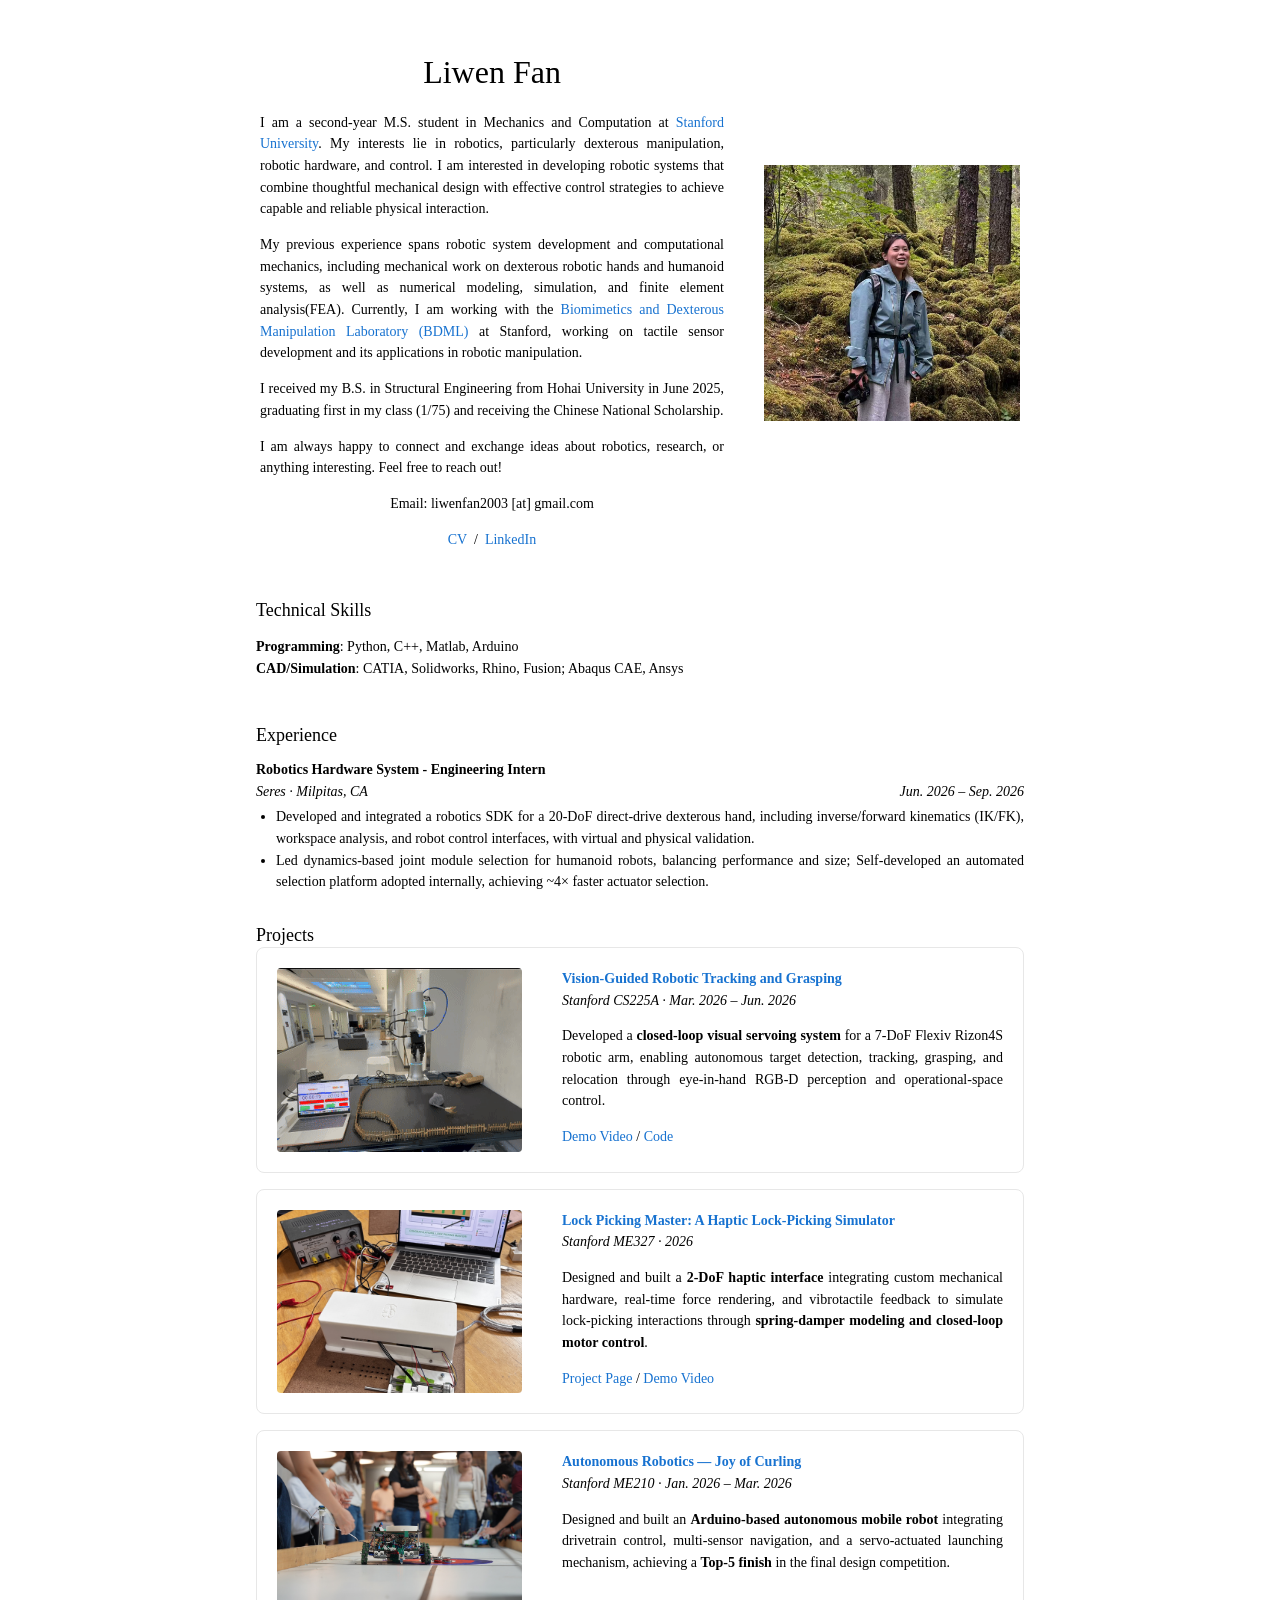
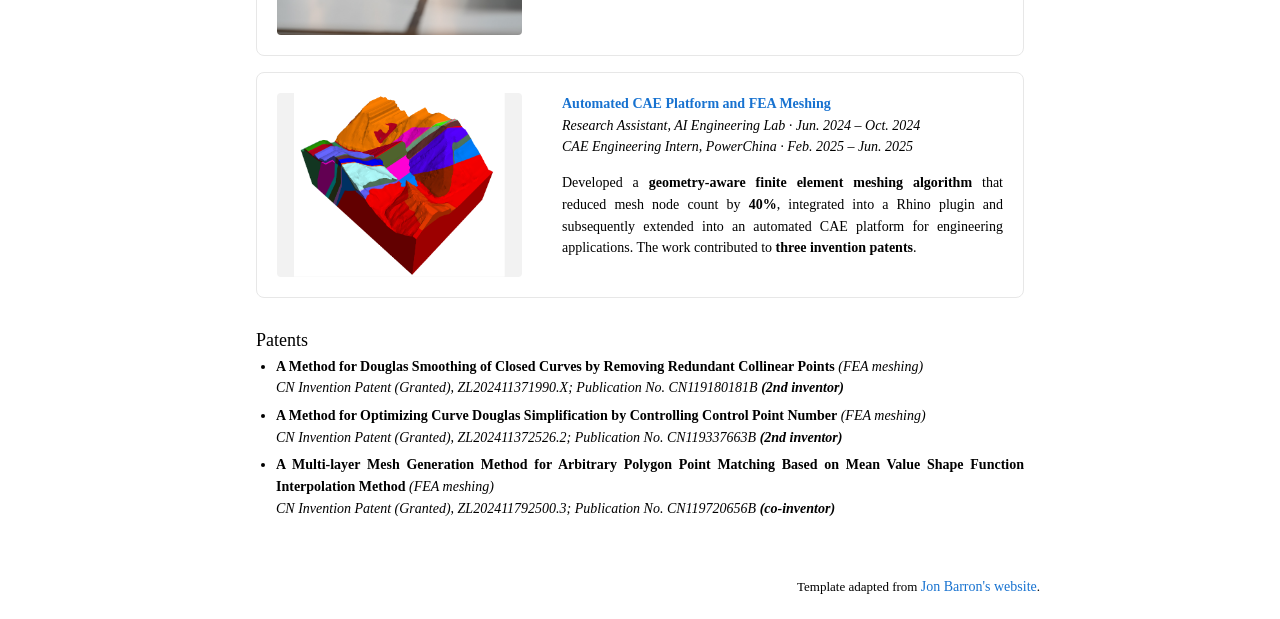
==== commit 602a7edd: "Rebuild portfolio with project detail pages - Restyle homepage: Palatino font, square portrait, Tech" ====
--- a/index.html
+++ b/index.html
@@ -24,113 +24,193 @@
                   Liwen Fan
                 </p>
                 <p>
-                  I work on control and simulation for robotic manipulation at
+                  I am a second-year M.S. student in Mechanics and Computation at
                   <a href="https://www.stanford.edu/">Stanford University</a>.
-                  My interests are operational-space control, sim-to-real transfer, and
-                  getting manipulators to make contact with the world without breaking it.
-                </p>
-                <p>
-                  I received my B.Eng. in &lt;专业&gt; from &lt;本科学校&gt; in &lt;年份&gt;.
-                </p>
-                <p>
-                  Happy to talk about research or applications &mdash; feel free to reach out.
+                  My interests lie in robotics, particularly dexterous manipulation, robotic hardware, and control. 
+                  I am interested in developing robotic systems that combine thoughtful mechanical design with effective control strategies 
+                  to achieve capable and reliable physical interaction. 
+                </p>
+                <p>
+                  My previous experience spans robotic system development and computational mechanics, 
+                  including mechanical work on dexterous robotic hands and humanoid systems, 
+                  as well as numerical modeling, simulation, and finite element analysis(FEA). 
+                  Currently, I am working with the 
+                  <a href="https://bdml.stanford.edu/pmwiki/index.php/Main/HomePage/">Biomimetics and Dexterous Manipulation Laboratory (BDML)</a> at Stanford, 
+                  working on tactile sensor development and its applications in robotic manipulation.
+                </p>
+                <p>
+                  I received my B.S. in Structural Engineering from Hohai University in June 2025, 
+                  graduating first in my class (1/75) and receiving the Chinese National Scholarship.
+                </p>
+                <p>
+                  I am always happy to connect and exchange ideas about robotics, research, or anything interesting. 
+                  Feel free to reach out!
                 </p>
                 <p style="text-align:center">
-                  <a href="mailto:fanliwen@stanford.edu">Email</a> &nbsp;/&nbsp;
+                  Email: liwenfan2003 [at] gmail.com 
+                </p>
+                <p style="text-align:center">
                   <a href="data/cv.pdf">CV</a> &nbsp;/&nbsp;
-                  <a href="#">Scholar</a> &nbsp;/&nbsp;
-                  <a href="https://github.com/liwenfan03/">Github</a> &nbsp;/&nbsp;
-                  <a href="#">LinkedIn</a>
+                  <a href="https://www.linkedin.com/in/liwen-fan">LinkedIn</a>
                 </p>
               </td>
               <td style="padding:2.5%;width:37%;max-width:37%">
-                <a href="images/portrait.jpg"><img style="width:100%;max-width:100%;object-fit: cover; border-radius: 50%;" alt="profile photo" src="images/portrait.jpg" class="hoverZoomLink"></a>
-              </td>
-            </tr>
-          </tbody></table>
-
-          <!-- ============ Research 标题 ============ -->
+                <a href="images/portrait.jpg"><img style="width:100%;max-width:100%;aspect-ratio: 1 / 1; object-fit: cover;" alt="profile photo" src="images/portrait.jpg" class="hoverZoomLink"></a>
+              </td>
+            </tr>
+          </tbody></table>
+
+          <!-- ============ Skills ============ -->
           <table style="width:100%;border:0px;border-spacing:0px;border-collapse:separate;margin-right:auto;margin-left:auto;"><tbody>
             <tr>
               <td style="padding:16px;width:100%;vertical-align:middle">
-                <h2>Research</h2>
-                <p>
-                  一两句话说明你研究的主线。被 <span class="highlight">高亮</span> 的是重点工作。
-                </p>
-              </td>
-            </tr>
-          </tbody></table>
-
-          <!-- ============ 论文列表开始 ============ -->
-          <table style="width:100%;border:0px;border-spacing:0px 10px;border-collapse:separate;margin-right:auto;margin-left:auto;"><tbody>
-
-            <!-- ---- 论文模块：复制整个 <tr>...</tr> 来加新论文 ---- -->
-            <!-- 想高亮某篇，给 <tr> 加 bgcolor="#ffffd0" -->
-            <tr>
-              <td style="padding:20px;width:25%;vertical-align:middle">
-                <img src='images/tom-jerry.jpg' width="100%">
-              </td>
-              <td style="padding:20px;width:75%;vertical-align:middle">
-                <a href="#">
-                  <span class="papertitle">Vision-guided tracking and grasping of moving objects with a 7-DoF manipulator</span>
-                </a>
-                <br>
-                <strong>Liwen Fan</strong>,
-                <a href="#">Coauthor A</a>,
-                <a href="#">Coauthor B</a>
-                <br>
-                <em>Preprint</em>, 2026
-                <br>
-                <a href="#">project page</a> /
-                <a href="#">arXiv</a> /
-                <a href="#">code</a>
-                <p></p>
-                <p>
-                  一句话说清这篇做了什么，让读者能复述给别人听。
-                </p>
-              </td>
-            </tr>
-            <!-- ---- 论文模块结束 ---- -->
-
-          </tbody></table>
-          <!-- ============ 论文列表结束 ============ -->
-
-          <!-- ============ Service / Teaching / Honors ============ -->
-          <table style="width:100%;border:0px;border-spacing:0px;border-collapse:separate;margin-right:auto;margin-left:auto;"><tbody>
-
-            <tr>
-              <td align="center" style="padding:16px;width:20%;vertical-align:middle">
-                <div class="colored-box" style="background-color: #b0d5de;">
-                  <h2>Academic Service</h2>
+                <h2>Technical Skills</h2>
+                <p>
+                  <strong>Programming</strong>: Python, C++, Matlab, Arduino
+                  <br>
+                  <strong>CAD/Simulation</strong>: CATIA, Solidworks, Rhino, Fusion; Abaqus CAE, Ansys
+                </p>
+              </td>
+            </tr>
+          </tbody></table>
+
+          <!-- ============ Internship ============ -->
+          <!-- 复制一个 <div class="entry">...</div> 来加新实习 -->
+          <table style="width:100%;border:0px;border-spacing:0px;border-collapse:separate;margin-right:auto;margin-left:auto;"><tbody>
+            <tr>
+              <td style="padding:16px;width:100%;vertical-align:middle">
+                <h2>Experience</h2>
+
+                <div class="entry">
+                  <div class="entry-row">
+                    <strong>Robotics Hardware System &dash; Engineering Intern</strong>
+                  </div>
+                  <div class="entry-row">
+                    <em>Seres · Milpitas, CA</em>
+                    <em>Jun. 2026 &ndash; Sep. 2026</em>
+                  </div>
+                  <ul>
+                    <li>Developed and integrated a robotics SDK for a 20-DoF direct-drive dexterous hand, including inverse/forward kinematics (IK/FK), workspace analysis, and robot control interfaces, with virtual and physical validation.</li>
+                    <li>Led dynamics-based joint module selection for humanoid robots, balancing performance and size; Self-developed an automated selection platform adopted internally, achieving ~4× faster actuator selection.</li>
+                  </ul>
                 </div>
-              </td>
-              <td style="padding:8px;width:80%;vertical-align:center">
-                Reviewer, &lt;会议名&gt; 2026
-              </td>
-            </tr>
-
-            <tr>
-              <td align="center" style="padding:16px;width:20%;vertical-align:middle">
-                <div class="colored-box" style="background-color: #edd892;">
-                  <h2>Teaching</h2>
-                </div>
-              </td>
-              <td style="padding:8px;width:80%;vertical-align:center">
-                Course Assistant, &lt;课程号与名称&gt;, Stanford University, &lt;学期&gt;
-              </td>
-            </tr>
-
-            <tr>
-              <td align="center" style="padding:16px;width:20%;vertical-align:middle">
-                <div class="colored-box" style="background-color: #d5c1de;">
-                  <h2>Honors</h2>
-                </div>
-              </td>
-              <td style="padding:8px;width:80%;vertical-align:center">
-                &lt;奖项名称&gt;, &lt;年份&gt;
-              </td>
-            </tr>
-
+
+              </td>
+            </tr>
+          </tbody></table>
+
+          <!-- ============ Projects ============ -->
+          <table style="width:100%;border:0px;border-spacing:0px;border-collapse:separate;margin-right:auto;margin-left:auto;"><tbody>
+            <tr>
+              <td style="padding:16px 16px 0 16px;width:100%;vertical-align:middle">
+                <h2>Projects</h2>
+              </td>
+            </tr>
+          </tbody></table>
+
+          <div id="projects">
+          <table style="width:100%;border:0px;border-spacing:0px;border-collapse:separate;margin-right:auto;margin-left:auto;"><tbody>
+
+            <!-- ---- 项目卡片：复制整个 <tr>...</tr> 来加新项目；整张卡片都能点，链接到标题的 href ---- -->
+            <tr>
+              <td style="padding:20px;vertical-align:top">
+                <img src="images/projects/grasping/newfencewhole.gif" alt="Vision-Guided Robotic Tracking and Grasping">
+              </td>
+              <td style="padding:20px;vertical-align:top">
+                <a class="card-link" href="projects/grasping.html">
+                  <span class="papertitle">Vision-Guided Robotic Tracking and Grasping</span>
+                </a>
+                <br>
+                <em>Stanford CS225A &middot; Mar. 2026 &ndash; Jun. 2026</em>
+                <p>
+                  Developed a <strong>closed-loop visual servoing system</strong> for a 7-DoF Flexiv Rizon4S robotic arm, enabling autonomous target detection, tracking, grasping, and relocation through eye-in-hand RGB-D perception and operational-space control.
+                </p>
+                <p class="card-links">
+                  <a href="https://www.youtube.com/watch?v=fhD53k_bAAU">Demo Video</a> / <a href="https://github.com/liuyuhan-serena/CS225A-Project">Code</a>
+                </p>
+              </td>
+            </tr>
+
+            <tr>
+              <td style="padding:20px;vertical-align:top">
+                <img src="images/projects/lockpicking/title.jpg" alt="Lock Picking Master: A Haptic Lock-Picking Simulator">
+              </td>
+              <td style="padding:20px;vertical-align:top">
+                <a class="card-link" href="projects/lockpicking.html">
+                  <span class="papertitle">Lock Picking Master: A Haptic Lock-Picking Simulator</span>
+                </a>
+                <br>
+                <em>Stanford ME327 &middot; 2026</em>
+                <p>
+                  Designed and built a <strong>2-DoF haptic interface</strong> integrating custom mechanical hardware, real-time force rendering, and vibrotactile feedback to simulate lock-picking interactions through <strong>spring-damper modeling and closed-loop motor control</strong>.
+                </p>
+                <p class="card-links">
+                  <a href="https://charm.stanford.edu/ME327/2026-Group4">Project Page</a> / <a href="https://youtube.com/shorts/-TE6WEep_Y8">Demo Video</a>
+                </p>
+              </td>
+            </tr>
+
+            <tr>
+              <td style="padding:20px;vertical-align:top">
+                <img src="images/projects/curling/competition.jpg" alt="Autonomous Robotics &mdash; Joy of Curling">
+              </td>
+              <td style="padding:20px;vertical-align:top">
+                <a class="card-link" href="projects/curling.html">
+                  <span class="papertitle">Autonomous Robotics &mdash; Joy of Curling</span>
+                </a>
+                <br>
+                <em>Stanford ME210 &middot; Jan. 2026 &ndash; Mar. 2026</em>
+                <p>
+                  Designed and built an <strong>Arduino-based autonomous mobile robot</strong> integrating drivetrain control, multi-sensor navigation, and a servo-actuated launching mechanism, achieving a <strong>Top-5 finish</strong> in the final design competition.
+                </p>
+              </td>
+            </tr>
+
+            <tr>
+              <td style="padding:20px;vertical-align:top">
+                <img src="images/projects/cae/dam-model.png" style="object-fit:contain" alt="Automated CAE Platform and FEA Meshing">
+              </td>
+              <td style="padding:20px;vertical-align:top">
+                <a class="card-link" href="projects/cae.html">
+                  <span class="papertitle">Automated CAE Platform and FEA Meshing</span>
+                </a>
+                <br>
+                <em>Research Assistant, AI Engineering Lab &middot; Jun. 2024 &ndash; Oct. 2024</em>
+                <br>
+                <em>CAE Engineering Intern, PowerChina &middot; Feb. 2025 &ndash; Jun. 2025</em>
+                <p>
+                  Developed a <strong>geometry-aware finite element meshing algorithm</strong> that reduced mesh node count by <strong>40%</strong>, integrated into a Rhino plugin and subsequently extended into an automated CAE platform for engineering applications. The work contributed to <strong>three invention patents</strong>.
+                </p>
+              </td>
+            </tr>
+
+          </tbody></table>
+          </div>
+
+          <!-- ============ Patents ============ -->
+          <table style="width:100%;border:0px;border-spacing:0px;border-collapse:separate;margin-right:auto;margin-left:auto;"><tbody>
+            <tr>
+              <td style="padding:16px;width:100%;vertical-align:middle">
+                <h2>Patents</h2>
+                <ul class="patent-list">
+                  <li>
+                    <strong>A Method for Douglas Smoothing of Closed Curves by Removing Redundant Collinear Points</strong> <em>(FEA meshing)</em>
+                    <br>
+                    <em>CN Invention Patent (Granted), ZL202411371990.X; Publication No. CN119180181B <strong>(2nd inventor)</strong></em>
+                  </li>
+                  <li>
+                    <strong>A Method for Optimizing Curve Douglas Simplification by Controlling Control Point Number</strong> <em>(FEA meshing)</em>
+                    <br>
+                    <em>CN Invention Patent (Granted), ZL202411372526.2; Publication No. CN119337663B <strong>(2nd inventor)</strong></em>
+                  </li>
+                  <li>
+                    <strong>A Multi-layer Mesh Generation Method for Arbitrary Polygon Point Matching Based on Mean Value Shape Function Interpolation Method</strong> <em>(FEA meshing)</em>
+                    <br>
+                    <em>CN Invention Patent (Granted), ZL202411792500.3; Publication No. CN119720656B <strong>(co-inventor)</strong></em>
+                  </li>
+                </ul>
+              </td>
+            </tr>
           </tbody></table>
 
           <!-- ============ 底部出处声明 ============ -->
--- a/stylesheet.css
+++ b/stylesheet.css
@@ -1,68 +1,3 @@
-/* latin-ext */
-@font-face {
-  font-family: 'Lato';
-  font-style: italic;
-  font-weight: 400;
-  src: local('Lato Italic'), local('Lato-Italic'), url(https://fonts.gstatic.com/s/lato/v15/S6u8w4BMUTPHjxsAUi-qNiXg7eU0.woff2) format('woff2');
-  unicode-range: U+0100-024F, U+0259, U+1E00-1EFF, U+2020, U+20A0-20AB, U+20AD-20CF, U+2113, U+2C60-2C7F, U+A720-A7FF;
-}
-/* latin */
-@font-face {
-  font-family: 'Lato';
-  font-style: italic;
-  font-weight: 400;
-  src: local('Lato Italic'), local('Lato-Italic'), url(https://fonts.gstatic.com/s/lato/v15/S6u8w4BMUTPHjxsAXC-qNiXg7Q.woff2) format('woff2');
-  unicode-range: U+0000-00FF, U+0131, U+0152-0153, U+02BB-02BC, U+02C6, U+02DA, U+02DC, U+2000-206F, U+2074, U+20AC, U+2122, U+2191, U+2193, U+2212, U+2215, U+FEFF, U+FFFD;
-}
-/* latin-ext */
-@font-face {
-  font-family: 'Lato';
-  font-style: italic;
-  font-weight: 700;
-  src: local('Lato Bold Italic'), local('Lato-BoldItalic'), url(https://fonts.gstatic.com/s/lato/v15/S6u_w4BMUTPHjxsI5wq_FQftx9897sxZ.woff2) format('woff2');
-  unicode-range: U+0100-024F, U+0259, U+1E00-1EFF, U+2020, U+20A0-20AB, U+20AD-20CF, U+2113, U+2C60-2C7F, U+A720-A7FF;
-}
-/* latin */
-@font-face {
-  font-family: 'Lato';
-  font-style: italic;
-  font-weight: 700;
-  src: local('Lato Bold Italic'), local('Lato-BoldItalic'), url(https://fonts.gstatic.com/s/lato/v15/S6u_w4BMUTPHjxsI5wq_Gwftx9897g.woff2) format('woff2');
-  unicode-range: U+0000-00FF, U+0131, U+0152-0153, U+02BB-02BC, U+02C6, U+02DA, U+02DC, U+2000-206F, U+2074, U+20AC, U+2122, U+2191, U+2193, U+2212, U+2215, U+FEFF, U+FFFD;
-}
-/* latin-ext */
-@font-face {
-  font-family: 'Lato';
-  font-style: normal;
-  font-weight: 400;
-  src: local('Lato Regular'), local('Lato-Regular'), url(https://fonts.gstatic.com/s/lato/v15/S6uyw4BMUTPHjxAwXiWtFCfQ7A.woff2) format('woff2');
-  unicode-range: U+0100-024F, U+0259, U+1E00-1EFF, U+2020, U+20A0-20AB, U+20AD-20CF, U+2113, U+2C60-2C7F, U+A720-A7FF;
-}
-/* latin */
-@font-face {
-  font-family: 'Lato';
-  font-style: normal;
-  font-weight: 400;
-  src: local('Lato Regular'), local('Lato-Regular'), url(https://fonts.gstatic.com/s/lato/v15/S6uyw4BMUTPHjx4wXiWtFCc.woff2) format('woff2');
-  unicode-range: U+0000-00FF, U+0131, U+0152-0153, U+02BB-02BC, U+02C6, U+02DA, U+02DC, U+2000-206F, U+2074, U+20AC, U+2122, U+2191, U+2193, U+2212, U+2215, U+FEFF, U+FFFD;
-}
-/* latin-ext */
-@font-face {
-  font-family: 'Lato';
-  font-style: normal;
-  font-weight: 700;
-  src: local('Lato Bold'), local('Lato-Bold'), url(https://fonts.gstatic.com/s/lato/v15/S6u9w4BMUTPHh6UVSwaPGQ3q5d0N7w.woff2) format('woff2');
-  unicode-range: U+0100-024F, U+0259, U+1E00-1EFF, U+2020, U+20A0-20AB, U+20AD-20CF, U+2113, U+2C60-2C7F, U+A720-A7FF;
-}
-/* latin */
-@font-face {
-  font-family: 'Lato';
-  font-style: normal;
-  font-weight: 700;
-  src: local('Lato Bold'), local('Lato-Bold'), url(https://fonts.gstatic.com/s/lato/v15/S6u9w4BMUTPHh6UVSwiPGQ3q5d0.woff2) format('woff2');
-  unicode-range: U+0000-00FF, U+0131, U+0152-0153, U+02BB-02BC, U+02C6, U+02DA, U+02DC, U+2000-206F, U+2074, U+20AC, U+2122, U+2191, U+2193, U+2212, U+2215, U+FEFF, U+FFFD;
-}
-
 a {
   color: #1772d0;
   text-decoration: none;
@@ -80,24 +15,25 @@
 tr,
 p,
 a {
-  font-family: 'Lato', Verdana, Helvetica, sans-serif;
+  font-family: Palatino, 'Palatino Linotype', 'Book Antiqua', serif;
   font-size: 14px;
+  line-height: 155%;
 }
 
 strong {
-  font-family: 'Lato', Verdana, Helvetica, sans-serif;
+  font-family: Palatino, 'Palatino Linotype', 'Book Antiqua', serif;
   font-size: 14px;
 }
 
 h2 {
   margin: 0;
   font-weight: normal;
-  font-family: 'Lato', Verdana, Helvetica, sans-serif;
-  font-size: 22px;
+  font-family: Palatino, 'Palatino Linotype', 'Book Antiqua', serif;
+  font-size: 18px;
 }
 
 .papertitle {
-  font-family: 'Lato', Verdana, Helvetica, sans-serif;
+  font-family: Palatino, 'Palatino Linotype', 'Book Antiqua', serif;
   font-size: 14px;
   font-weight: 700;
 }
@@ -105,7 +41,7 @@
 .name {
   padding-top: 20px;
   margin: 0;
-  font-family: 'Lato', Verdana, Helvetica, sans-serif;
+  font-family: Palatino, 'Palatino Linotype', 'Book Antiqua', serif;
   font-size: 32px;
 }
 
@@ -134,9 +70,629 @@
   background-color: #ffffd0;
 }
 
-.colored-box {
-    color: black;
-    padding: 20px;
-    display: inline-block;
-    border-radius: 10px;
-}+
+.compact-list {
+  margin-top: 10px;
+  margin-bottom: 0;
+}
+
+.compact-list li {
+  margin-bottom: 0.32rem;
+}
+
+/* ---- Project cards ---- */
+#projects tr {
+  position: relative;
+  display: grid;
+  grid-template-columns: 285px 1fr;
+  align-items: start;
+  margin: 0 16px 16px 16px;
+  border: 1px solid #e7e7e7;
+  border-radius: 8px;
+  background: #fff;
+  transition: transform 160ms ease, box-shadow 160ms ease, border-color 160ms ease;
+}
+
+#projects tr:hover {
+  transform: translateY(-2px);
+  border-color: #d0d0d0;
+  box-shadow: 0 10px 24px rgba(0, 0, 0, 0.08);
+}
+
+#projects td {
+  display: block;
+}
+
+#projects img {
+  display: block;
+  width: 100%;
+  aspect-ratio: 4 / 3;
+  object-fit: cover;
+  border-radius: 4px;
+  background: #f2f2f2;
+}
+
+/* 让整张卡片都可以点击 */
+#projects .card-link::after {
+  content: "";
+  position: absolute;
+  inset: 0;
+}
+
+/* 卡片里的其他链接（Project Page / Demo Video）浮在整卡链接之上，可以单独点 */
+#projects td a:not(.card-link) {
+  position: relative;
+  z-index: 1;
+}
+
+#projects .card-links {
+  margin-bottom: 0;
+}
+
+@media (max-width: 760px) {
+  #projects tr {
+    grid-template-columns: 1fr;
+  }
+}
+
+/* ---- Internship 条目：左右两端对齐，和 CV 一样 ---- */
+.entry {
+  margin-top: 12px;
+}
+
+.entry-row {
+  display: flex;
+  justify-content: space-between;
+  flex-wrap: wrap;
+  gap: 0 12px;
+}
+
+.entry ul,
+.patent-list {
+  margin-top: 4px;
+  margin-bottom: 0;
+  padding-left: 20px;
+}
+
+.patent-list li {
+  margin-bottom: 6px;
+}
+
+/* 全站正文两端对齐、统一行距（姓名、邮箱和链接行用行内样式保持居中） */
+p,
+li {
+  text-align: justify;
+  line-height: 155%;
+}
+
+/* ================= 项目详情页（参考 FBG Whisker 页的版式） ================= */
+.pp {
+  max-width: 800px;
+  margin: 0 auto;
+  padding: 24px 16px 60px;
+}
+
+.pp-back {
+  margin: 0 0 8px;
+}
+
+.pp-hero {
+  text-align: center;
+  padding: 16px 0 8px;
+}
+
+.pp-title {
+  font-family: Palatino, 'Palatino Linotype', 'Book Antiqua', serif;
+  font-weight: normal;
+  font-size: 30px;
+  line-height: 1.25;
+  margin: 0 0 14px;
+}
+
+.pp-hero p,
+.pp-figure figcaption,
+.pp-question,
+.pp-caption-text,
+.pp-equation,
+.pp-thesis p {
+  text-align: center;
+}
+
+.pp-authors {
+  font-size: 16px;
+  margin: 0 0 4px;
+}
+
+.pp-affil {
+  color: #555;
+  margin: 0 0 10px;
+}
+
+.pp-nav {
+  list-style: none;
+  display: flex;
+  flex-wrap: wrap;
+  justify-content: center;
+  gap: 4px 18px;
+  padding: 12px 0;
+  margin: 16px 0 24px;
+  border-top: 1px solid #e7e7e7;
+  border-bottom: 1px solid #e7e7e7;
+}
+
+.pp-nav li {
+  text-align: center;
+}
+
+.pp-thesis {
+  margin: 0 auto 20px;
+  max-width: 680px;
+}
+
+.pp-thesis p {
+  font-size: 18px;
+  line-height: 1.5;
+  margin: 0 0 12px;
+}
+
+.pp-key {
+  font-weight: 700;
+}
+
+.pp-sep {
+  border: 0;
+  border-top: 1px solid #e7e7e7;
+  margin: 0;
+}
+
+.pp-section {
+  padding: 32px 0;
+}
+
+.pp-section-title {
+  font-size: 24px;
+  text-align: center;
+  margin-bottom: 8px;
+}
+
+.pp-question {
+  font-style: italic;
+  font-size: 17px;
+  margin: 0 0 16px;
+}
+
+.pp-equation {
+  font-size: 18px;
+}
+
+.pp-figure {
+  margin: 20px 0;
+}
+
+.pp-figure img {
+  display: block;
+  width: auto;
+  max-width: 100%;
+  max-height: 480px;
+  margin: 0 auto;
+  border-radius: 4px;
+  background: #f2f2f2;
+}
+
+.pp-figure figcaption {
+  font-size: 13px;
+  color: #666;
+  margin-top: 8px;
+  line-height: 1.5;
+}
+
+.pp-grid {
+  display: grid;
+  grid-template-columns: 1fr 1fr;
+  gap: 16px;
+  align-items: start;
+}
+
+.pp-grid .pp-figure {
+  margin: 12px 0;
+}
+
+/* 竖屏视频（YouTube Shorts） */
+.pp-video {
+  position: relative;
+  width: 100%;
+  max-width: 320px;
+  margin: 0 auto;
+  aspect-ratio: 9 / 16;
+}
+
+.pp-video iframe {
+  position: absolute;
+  inset: 0;
+  width: 100%;
+  height: 100%;
+  border: 0;
+  border-radius: 4px;
+}
+
+.pp-result-row {
+  display: flex;
+  flex-wrap: wrap;
+  justify-content: center;
+  gap: 6px 24px;
+  margin: 16px 0;
+}
+
+.pp-item {
+  display: inline-flex;
+  gap: 8px;
+  align-items: baseline;
+}
+
+.pp-k {
+  color: #666;
+}
+
+.pp-v {
+  font-weight: 700;
+}
+
+.pp-result-list {
+  list-style: none;
+  padding: 0;
+  margin: 16px auto;
+  max-width: 460px;
+}
+
+.pp-result-list li {
+  display: flex;
+  justify-content: space-between;
+  gap: 16px;
+  padding: 4px 0;
+  border-bottom: 1px dotted #ddd;
+}
+
+.pp-caption-text {
+  font-style: italic;
+  color: #666;
+}
+
+@media (max-width: 640px) {
+  .pp-grid {
+    grid-template-columns: 1fr;
+  }
+  .pp-title {
+    font-size: 24px;
+  }
+}
+
+/* 详情页：我的贡献框、三列图、表格、横屏视频 */
+.pp-role {
+  margin: 0 auto 24px;
+  max-width: 680px;
+  padding: 12px 18px;
+  border-left: 3px solid #1772d0;
+  background: #f6f8fb;
+  border-radius: 4px;
+}
+
+.pp-role p {
+  margin: 4px 0;
+}
+
+.pp-role ul {
+  margin: 4px 0;
+  padding-left: 20px;
+}
+
+.pp-grid-3 {
+  display: grid;
+  grid-template-columns: repeat(3, 1fr);
+  gap: 12px;
+  align-items: start;
+}
+
+.pp-grid-3 .pp-figure {
+  margin: 12px 0;
+}
+
+.pp-table-wrap {
+  overflow-x: auto;
+  margin: 16px 0;
+}
+
+.pp-table {
+  width: 100%;
+  border-collapse: collapse;
+  font-size: 13px;
+}
+
+.pp-table th,
+.pp-table td {
+  text-align: left;
+  vertical-align: top;
+  padding: 6px 8px;
+  border-bottom: 1px solid #e7e7e7;
+  font-size: 13px;
+}
+
+.pp-table th {
+  border-bottom: 2px solid #ccc;
+}
+
+.pp-video-wide {
+  position: relative;
+  width: 100%;
+  aspect-ratio: 16 / 9;
+}
+
+.pp-video-wide iframe {
+  position: absolute;
+  inset: 0;
+  width: 100%;
+  height: 100%;
+  border: 0;
+  border-radius: 4px;
+}
+
+@media (max-width: 640px) {
+  .pp-grid-3 {
+    grid-template-columns: 1fr;
+  }
+}
+
+/* 详情页里加粗文字跟随所在行字号（否则会被上面 strong 的 14px 覆盖） */
+.pp strong {
+  font-size: inherit;
+}
+
+/* 作者顺序说明小字 */
+.pp-note {
+  font-size: 12px;
+  color: #888;
+  font-style: italic;
+  margin: 0 0 10px;
+  text-align: center;
+}
+
+/* 同一行等高的图：每个 figure 的 flex 值设成图片宽高比 */
+.pp-row {
+  display: flex;
+  gap: 12px;
+  align-items: flex-start;
+}
+
+.pp-row .pp-figure {
+  margin: 12px 0;
+  min-width: 0;
+}
+
+.pp-row .pp-figure img {
+  width: 100%;
+  max-height: none;
+}
+
+@media (max-width: 640px) {
+  .pp-row {
+    flex-direction: column;
+  }
+}
+
+/* 左文右图 */
+.pp-split {
+  display: grid;
+  grid-template-columns: 1fr 1fr;
+  gap: 24px;
+  align-items: center;
+}
+
+.pp-split .pp-figure img {
+  width: 100%;
+}
+
+@media (max-width: 640px) {
+  .pp-split {
+    grid-template-columns: 1fr;
+  }
+}
+
+/* 左文右图：文字占宽，图片窄一些（低分辨率 GIF 放小才不糊） */
+.pp-split-wide-media {
+  grid-template-columns: 5fr 2fr;
+}
+
+/* 节内小标题 */
+.pp-subtitle {
+  font-size: 18px;
+  font-weight: normal;
+  margin: 32px 0 8px;
+}
+
+@media (max-width: 640px) {
+  .pp-split-wide-media {
+    grid-template-columns: 1fr;
+  }
+}
+
+/* 四张竖屏图一行 */
+.pp-grid-4 {
+  display: grid;
+  grid-template-columns: repeat(4, 1fr);
+  gap: 10px;
+  align-items: start;
+}
+
+.pp-grid-4 .pp-figure {
+  margin: 12px 0;
+}
+
+@media (max-width: 640px) {
+  .pp-grid-4 {
+    grid-template-columns: repeat(2, 1fr);
+  }
+}
+
+/* 设计方案卡片：草图 + 标签 + 优缺点 */
+.pp-concept {
+  margin: 12px 0;
+  padding: 12px;
+  border: 1px solid #e7e7e7;
+  border-radius: 8px;
+  background: #fff;
+}
+
+.pp-concept img {
+  display: block;
+  width: 100%;
+  height: 200px;
+  object-fit: contain;
+  margin-bottom: 10px;
+}
+
+.pp-concept figcaption {
+  display: flex;
+  flex-direction: column;
+  gap: 3px;
+  font-size: 13px;
+  line-height: 1.5;
+}
+
+.pp-concept strong {
+  font-size: 15px;
+}
+
+.pp-tag {
+  align-self: flex-start;
+  font-size: 11px;
+  color: #666;
+  background: #f0f0f0;
+  border-radius: 10px;
+  padding: 1px 8px;
+}
+
+.pp-tag-kept {
+  color: #fff;
+  background: #1772d0;
+}
+
+.pp-pro {
+  color: #2e7d32;
+  font-weight: 700;
+}
+
+.pp-con {
+  color: #c62828;
+  font-weight: 700;
+}
+
+/* 详情页顶部背景图标题 */
+.pp-banner {
+  position: relative;
+  background-size: cover;
+  background-color: #333;
+  color: #fff;
+}
+
+.pp-banner::before {
+  content: "";
+  position: absolute;
+  inset: 0;
+  background: linear-gradient(rgba(0, 0, 0, 0.45), rgba(0, 0, 0, 0.6));
+}
+
+.pp-banner-inner {
+  position: relative;
+  max-width: 800px;
+  margin: 0 auto;
+  padding: 24px 16px 72px;
+  text-align: center;
+}
+
+.pp-banner .pp-back {
+  text-align: left;
+  margin-bottom: 64px;
+}
+
+.pp-banner a,
+.pp-banner .pp-affil,
+.pp-banner .pp-note {
+  color: #fff;
+}
+
+.pp-banner .pp-title {
+  font-size: 36px;
+  margin-top: 0;
+}
+
+.pp-banner p {
+  text-align: center;
+}
+
+.pp-banner-inner {
+  padding-bottom: 180px;
+}
+
+/* 小节下的小小标题 & 提问 */
+.pp-subtitle {
+  font-size: 20px;
+  margin-top: 40px;
+}
+
+.pp-subquestion {
+  font-style: italic;
+  color: #555;
+  margin: 0 0 12px;
+  text-align: left;
+}
+
+.pp-subsubtitle {
+  font-size: 16px;
+  font-weight: normal;
+  margin: 24px 0 8px;
+}
+
+/* 同一行图片高度不同时，图片题注顶端对齐在同一高度（subgrid：图片一行、题注一行） */
+.pp-grid > .pp-figure,
+.pp-grid-3 > .pp-figure,
+.pp-grid-4 > .pp-figure {
+  display: grid;
+  grid-row: span 2;
+  grid-template-rows: subgrid;
+  row-gap: 8px;
+}
+
+.pp-grid > .pp-figure > img,
+.pp-grid-3 > .pp-figure > img,
+.pp-grid-4 > .pp-figure > img,
+.pp-grid > .pp-figure > .pp-video,
+.pp-grid > .pp-figure > .pp-video-wide {
+  align-self: center;
+}
+
+.pp-grid > .pp-figure > figcaption,
+.pp-grid-3 > .pp-figure > figcaption,
+.pp-grid-4 > .pp-figure > figcaption {
+  margin-top: 0;
+}
+
+/* 背景图标题：文字整体往下放 */
+.pp-banner-tall .pp-back {
+  margin-bottom: 150px;
+}
+
+.pp-banner-tall .pp-banner-inner {
+  padding-bottom: 120px;
+}
+
+/* 方案卡片里个别草图缩小显示（卡片大小不变） */
+.pp-concept img.pp-concept-sm {
+  padding: 18px 36px;
+  box-sizing: border-box;
+}
+
+/* 同一行的方案卡片等高 */
+.pp-grid,
+.pp-grid-3,
+.pp-grid-4 {
+  align-items: stretch;
+}
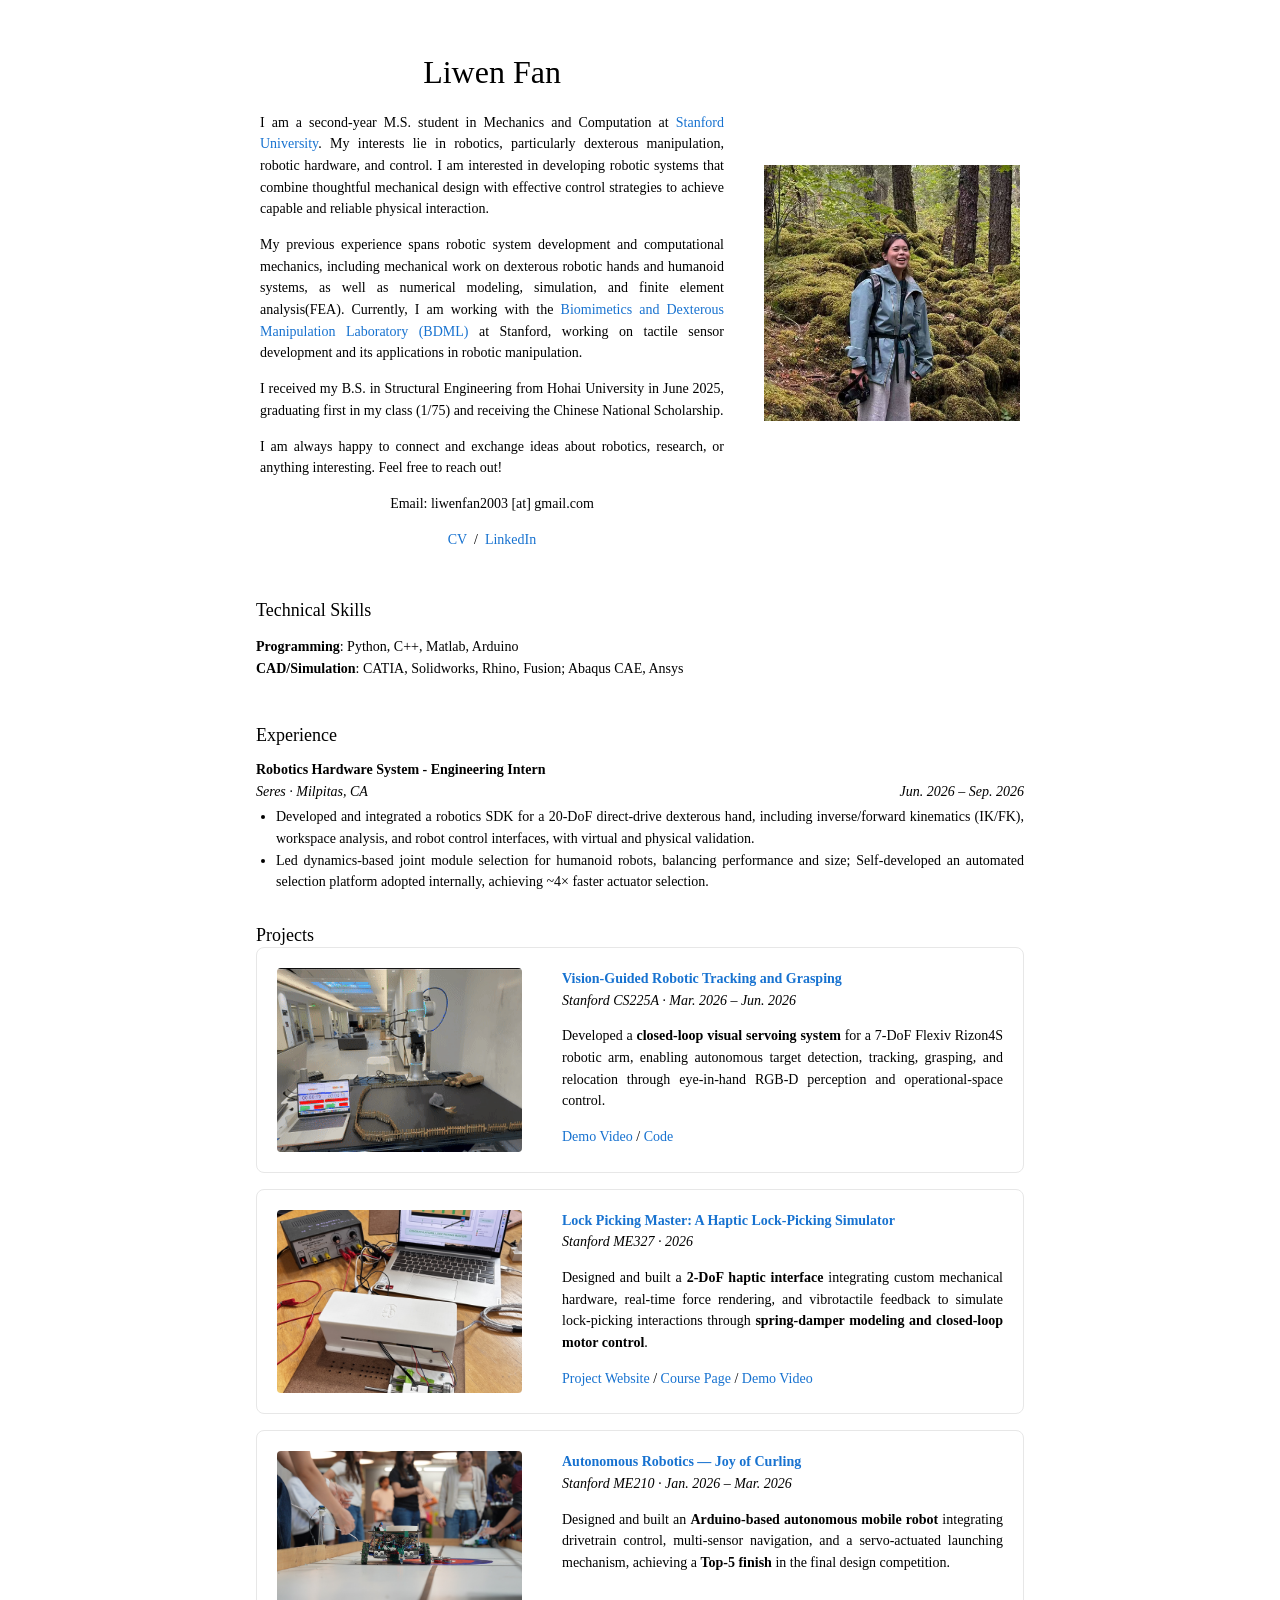
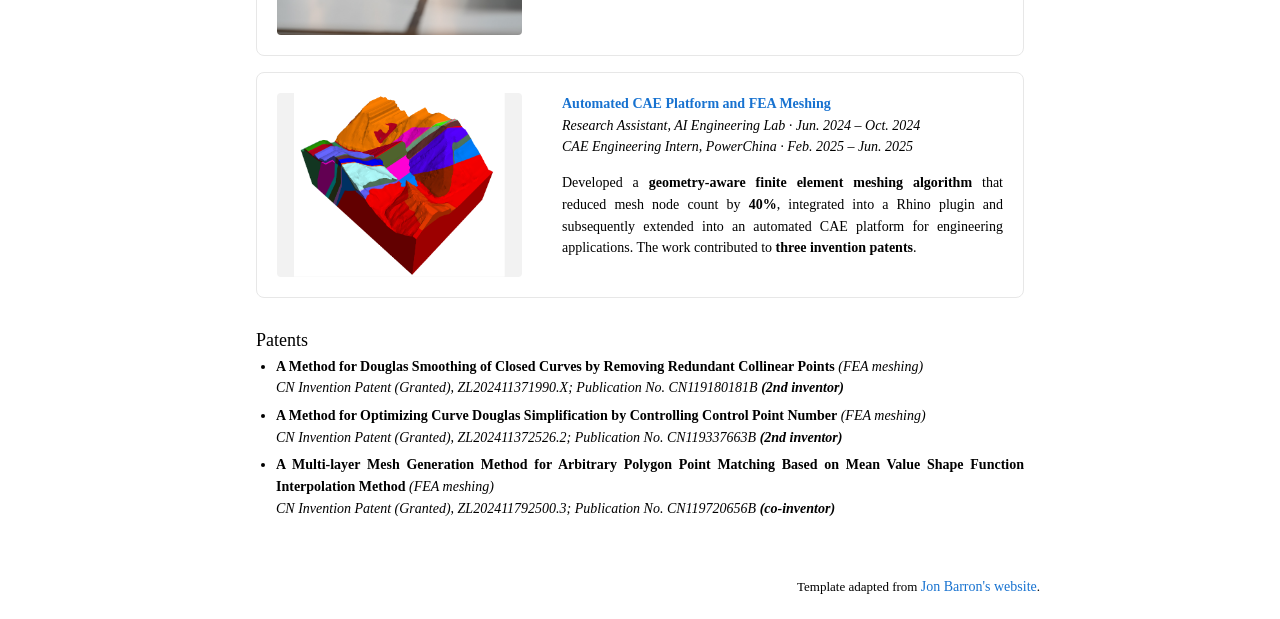
==== commit a010fdfd: "Point Lock Picking card to its own project site Replace the local lockpicking.html detail page with " ====
--- a/index.html
+++ b/index.html
@@ -136,7 +136,7 @@
                 <img src="images/projects/lockpicking/title.jpg" alt="Lock Picking Master: A Haptic Lock-Picking Simulator">
               </td>
               <td style="padding:20px;vertical-align:top">
-                <a class="card-link" href="projects/lockpicking.html">
+                <a class="card-link" href="https://liwenfan03.github.io/haptics-project-ME327/">
                   <span class="papertitle">Lock Picking Master: A Haptic Lock-Picking Simulator</span>
                 </a>
                 <br>
@@ -145,7 +145,7 @@
                   Designed and built a <strong>2-DoF haptic interface</strong> integrating custom mechanical hardware, real-time force rendering, and vibrotactile feedback to simulate lock-picking interactions through <strong>spring-damper modeling and closed-loop motor control</strong>.
                 </p>
                 <p class="card-links">
-                  <a href="https://charm.stanford.edu/ME327/2026-Group4">Project Page</a> / <a href="https://youtube.com/shorts/-TE6WEep_Y8">Demo Video</a>
+                  <a href="https://liwenfan03.github.io/haptics-project-ME327/">Project Website</a> / <a href="https://charm.stanford.edu/ME327/2026-Group4">Course Page</a> / <a href="https://youtube.com/shorts/-TE6WEep_Y8">Demo Video</a>
                 </p>
               </td>
             </tr>
